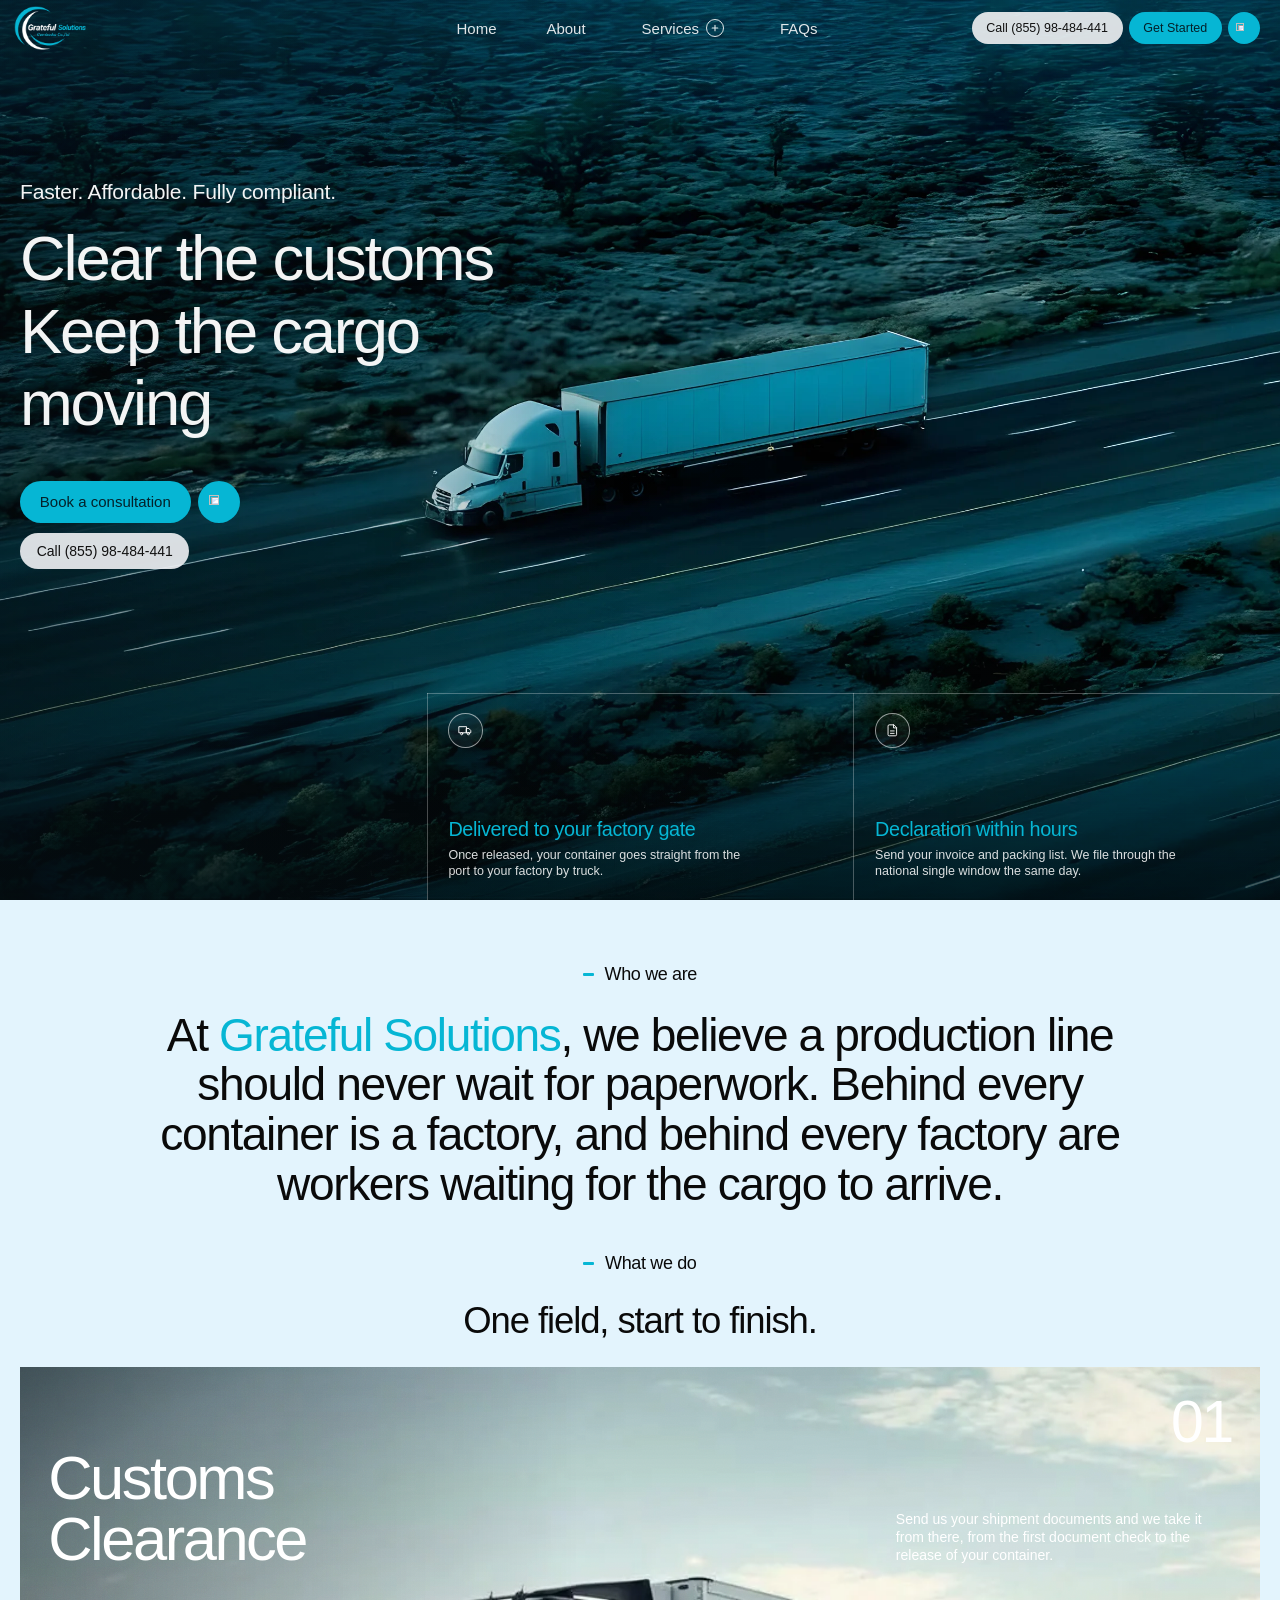
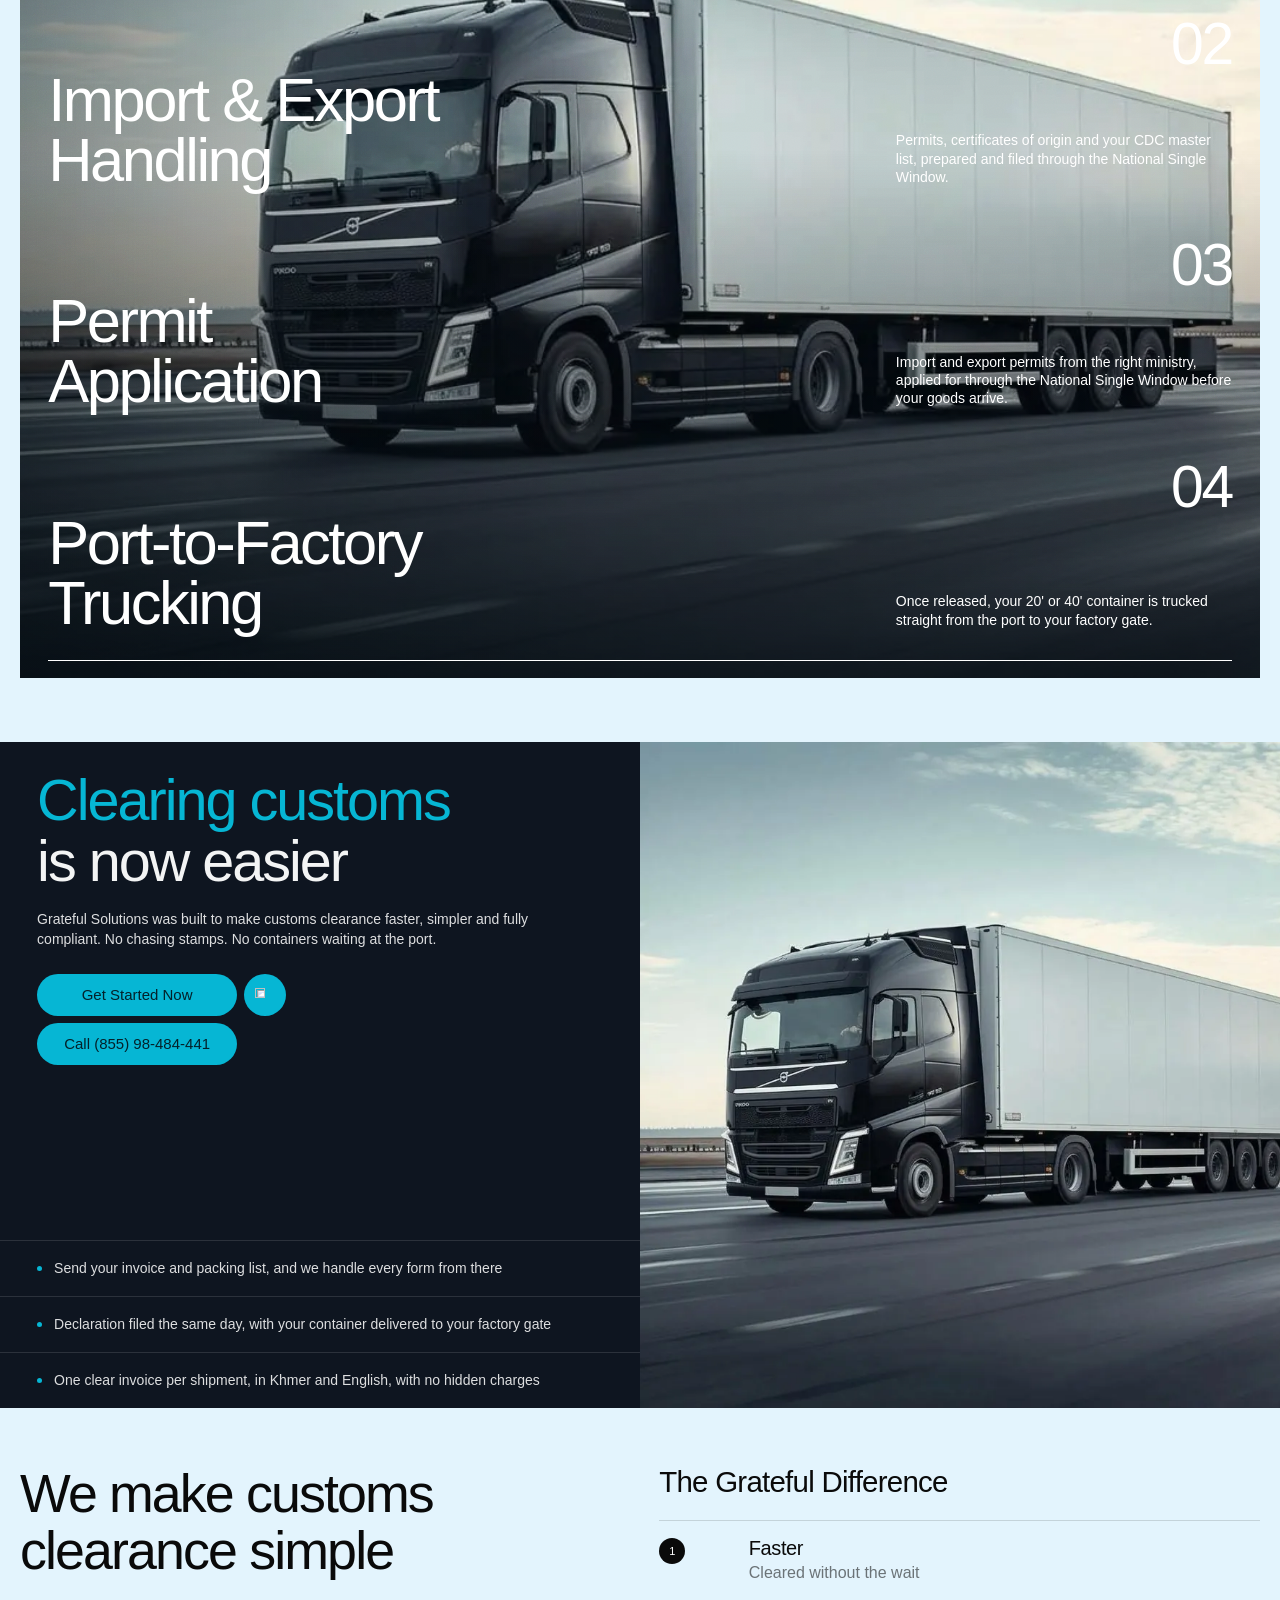
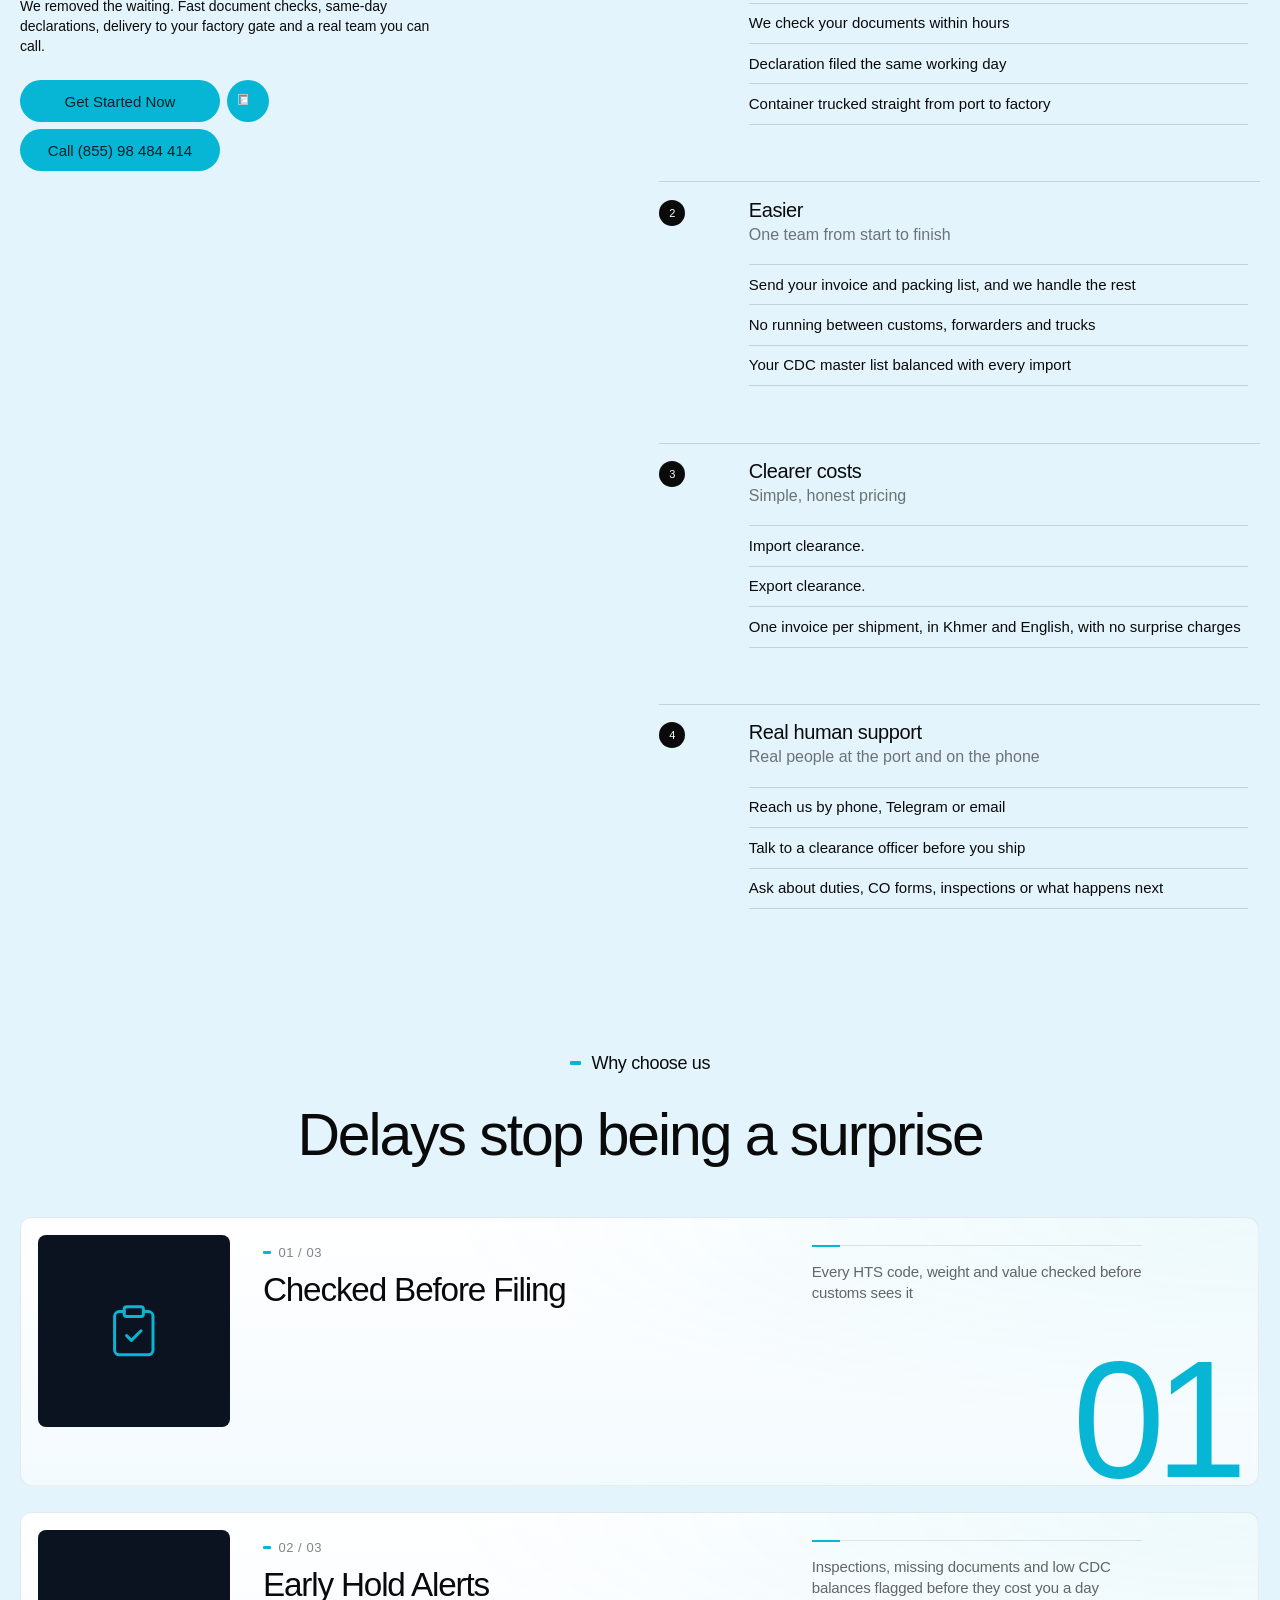
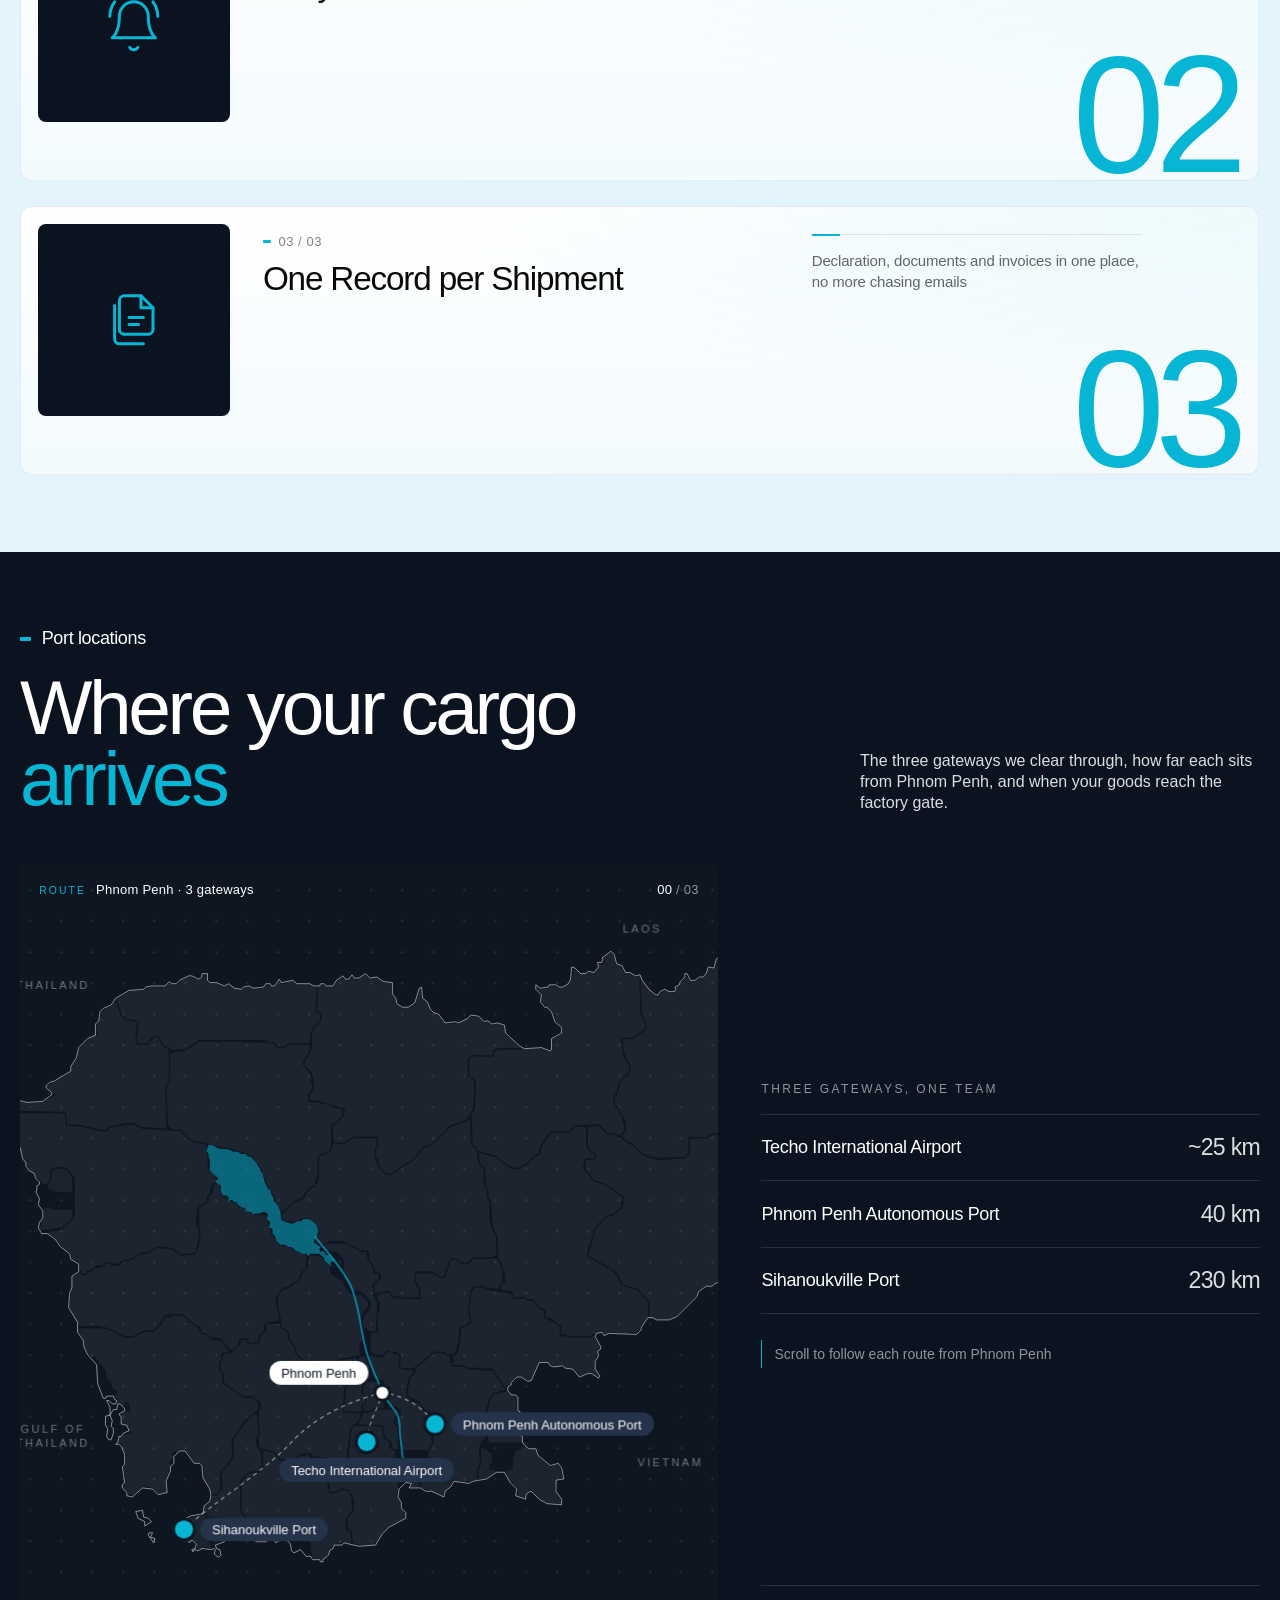
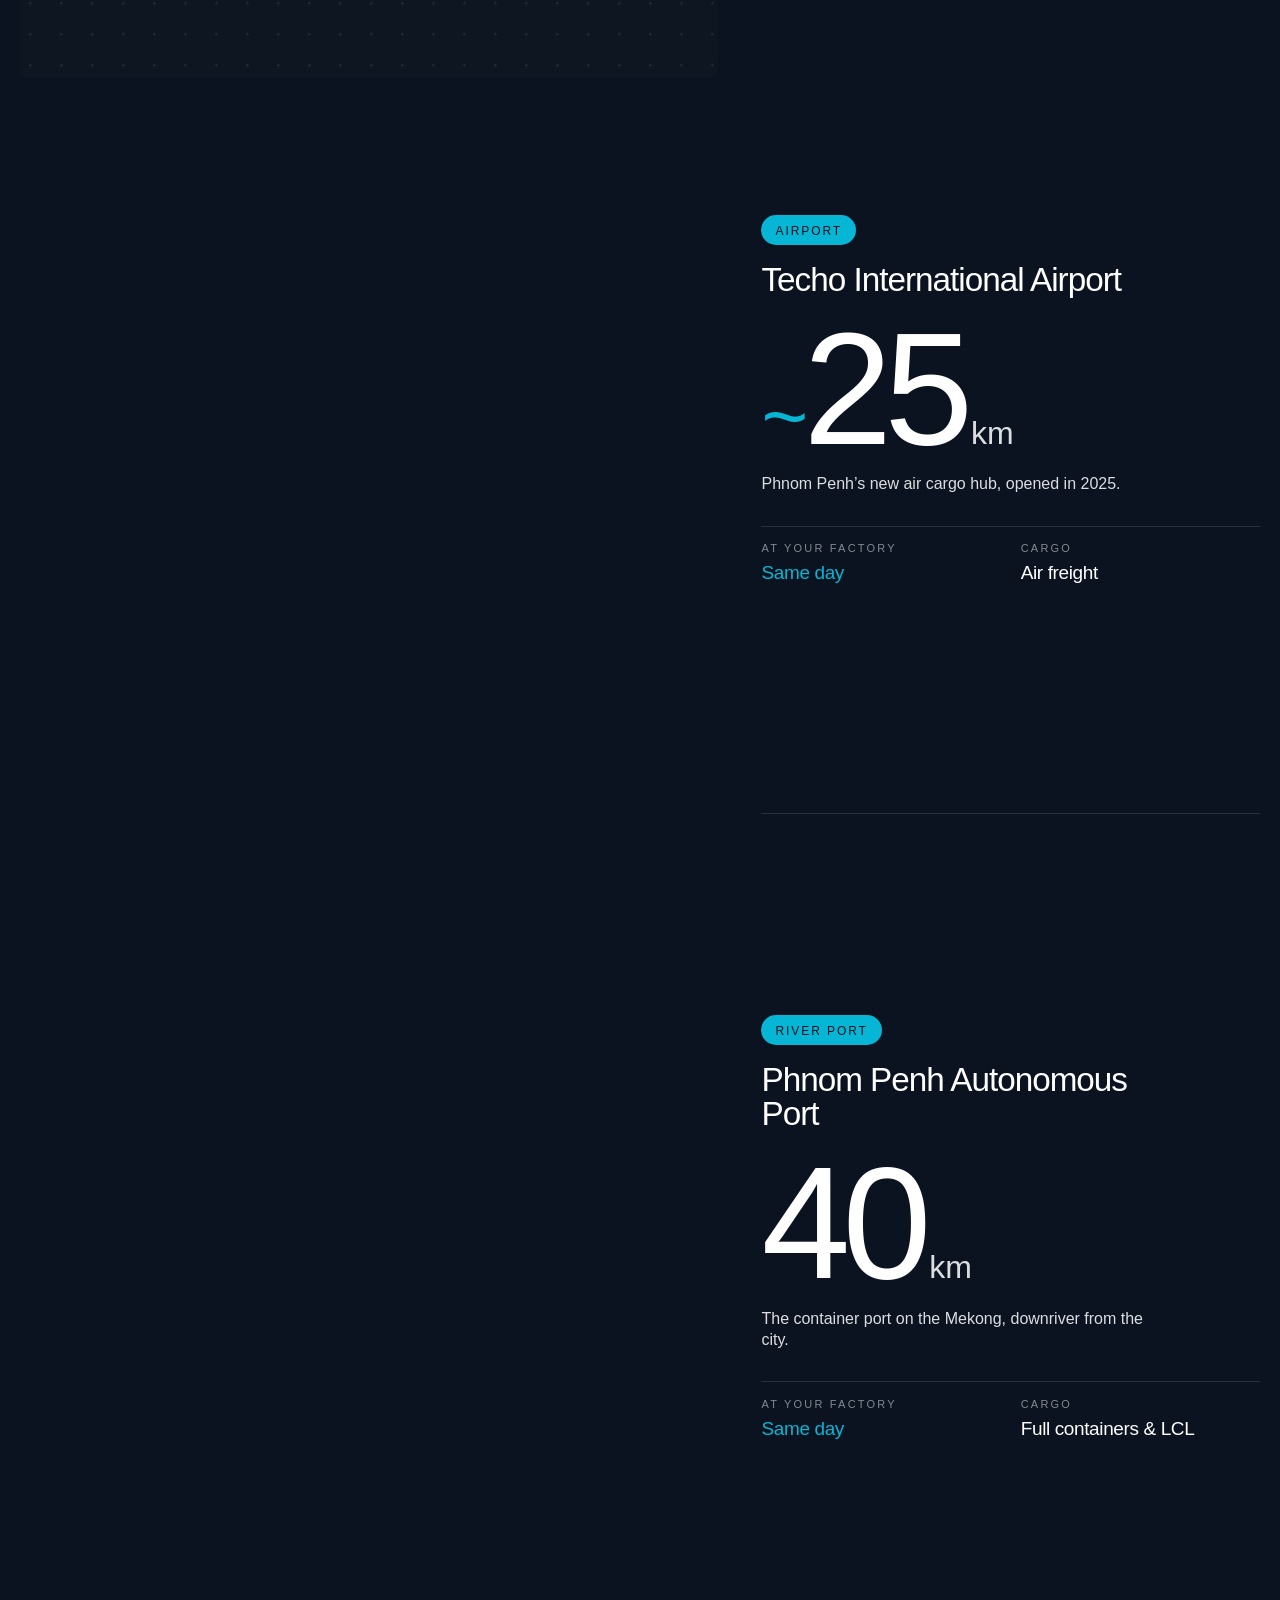
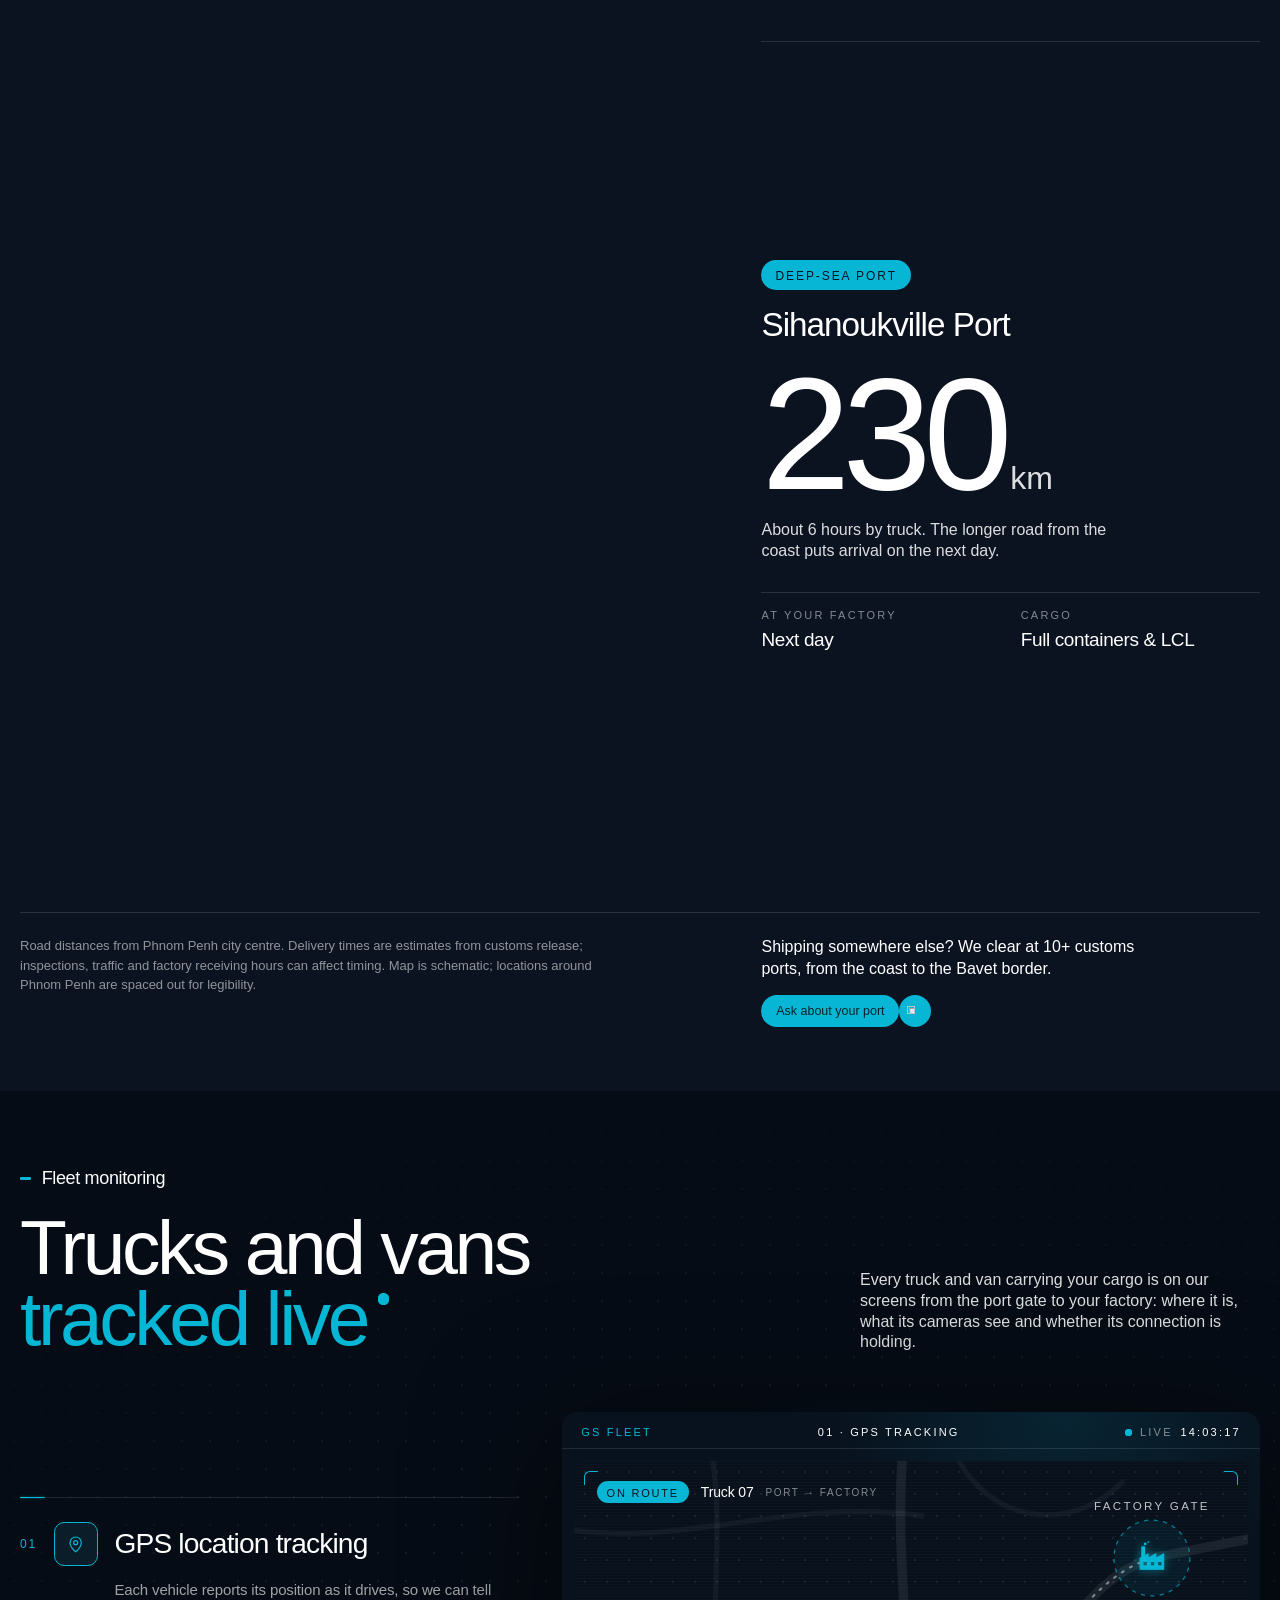
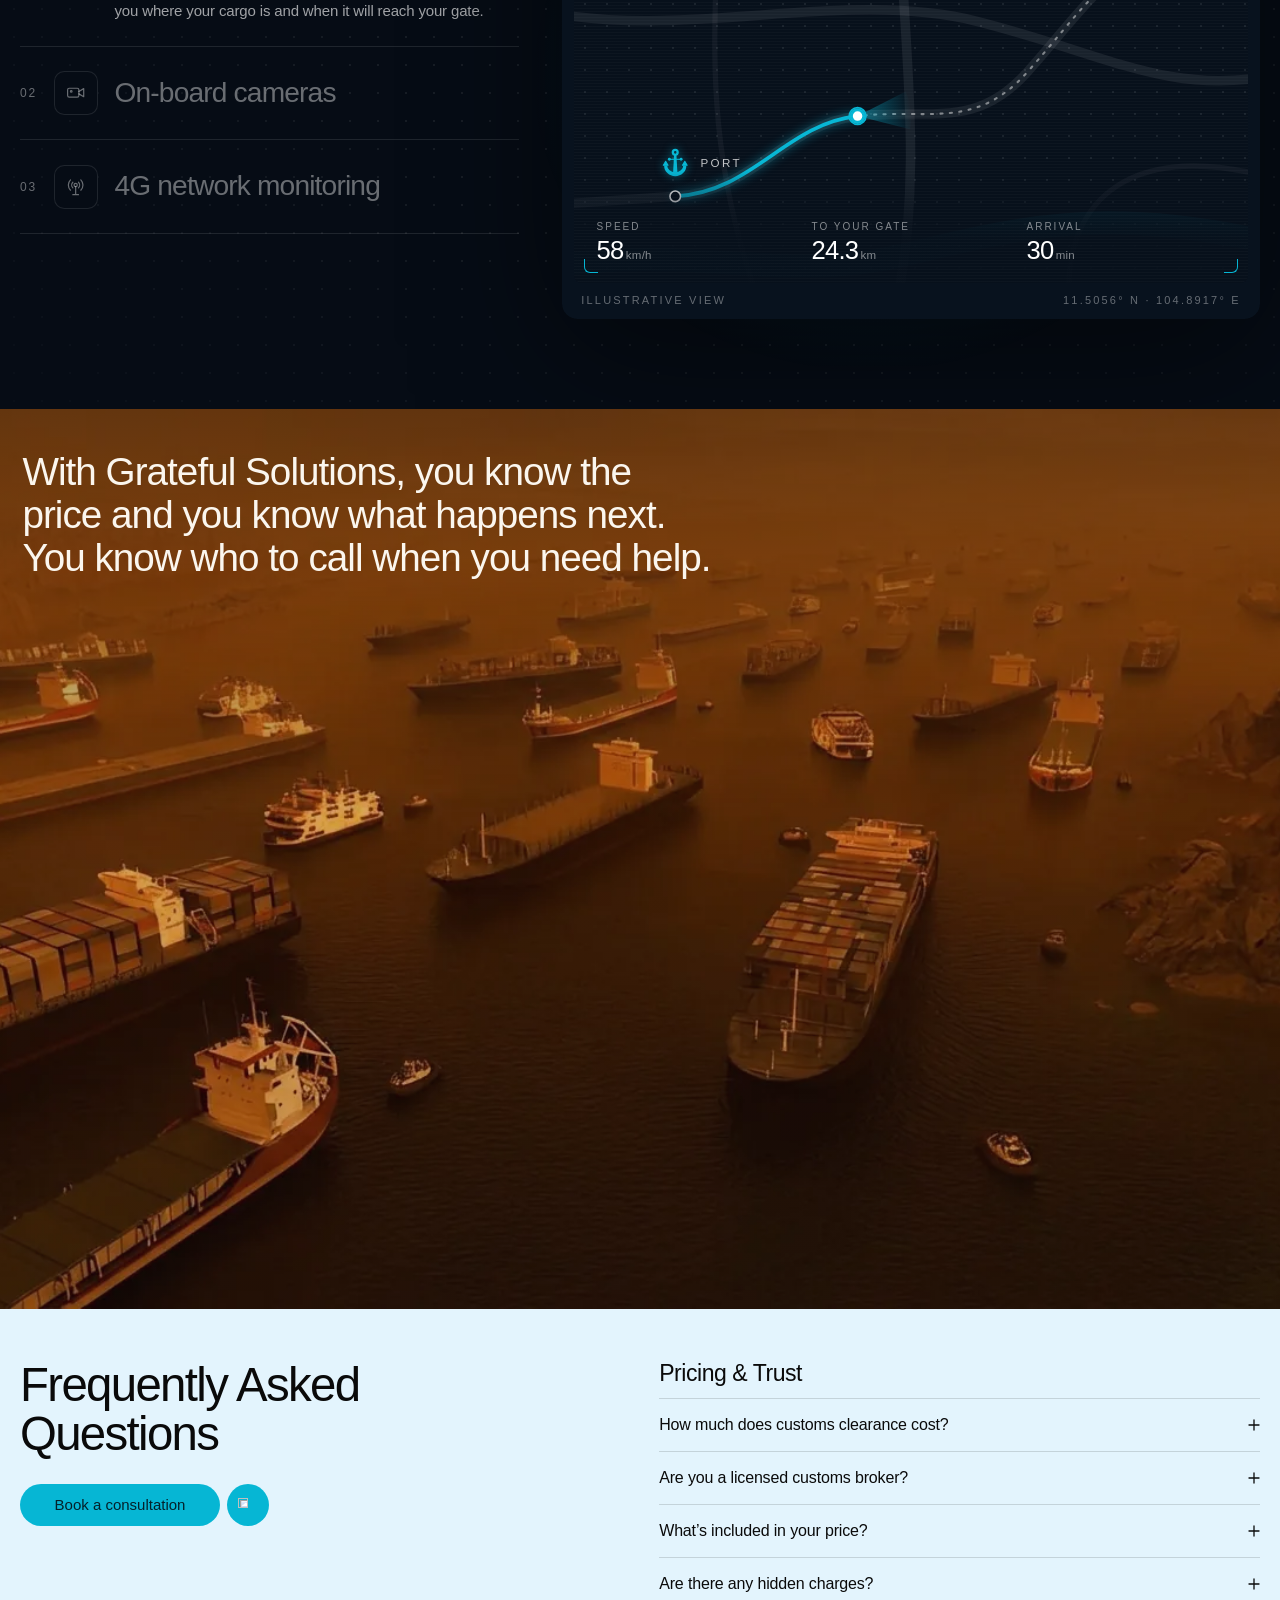
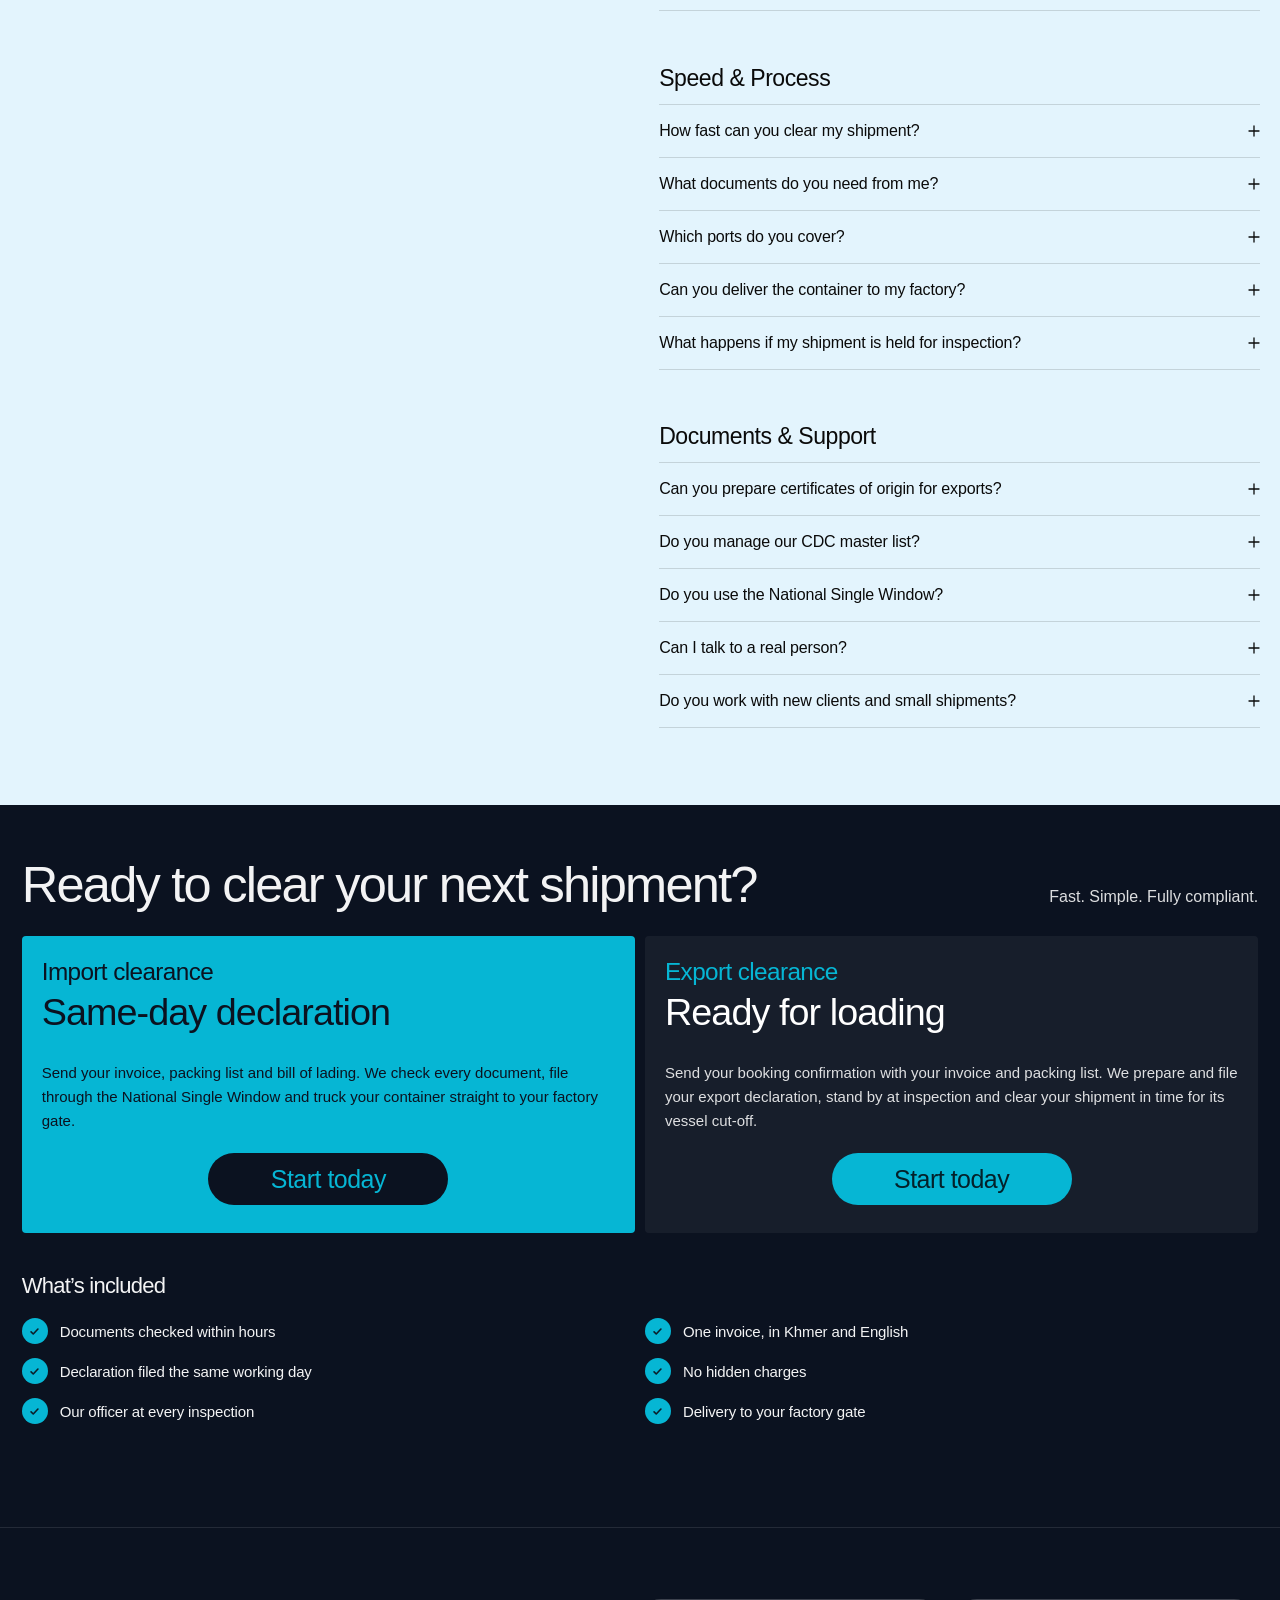
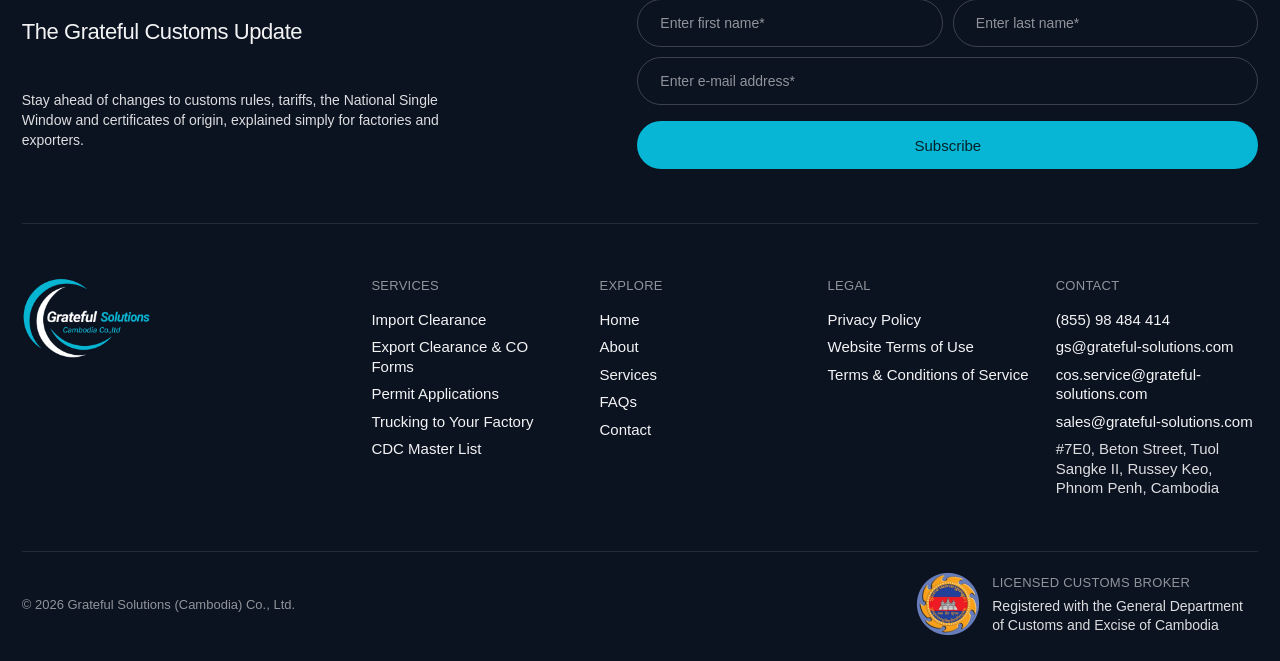
==== index.html @ a4e4ee90 "Redesign" ====
<!DOCTYPE html>
<html lang="en">
<head>
<meta charset="UTF-8">
<meta name="viewport" content="width=device-width, initial-scale=1, viewport-fit=cover">
<title>Grateful Solutions Cambodia — Customs clearance & trucking</title>
<meta name="description" content="Customs clearance through Cambodia&rsquo;s national single window, with trucking from port to factory gate.">
<link rel="icon" href="assets/img/logo-color.png">
<link rel="preload" href="assets/fonts/GSCompressed-Regular.woff2" as="font" type="font/woff2" crossorigin>
<link rel="preload" href="assets/img/hero-deep-3200.webp" as="image" fetchpriority="high" media="(min-width: 861px)">
<link rel="preload" href="assets/img/hero-deep-2400.webp" as="image" fetchpriority="high" media="(max-width: 860px)">
<script>/* hide the intro pieces until the page scripts take over; safety timeout if scripts fail */if(!matchMedia('(prefers-reduced-motion: reduce)').matches){document.documentElement.classList.add('titles-pending');setTimeout(function(){document.documentElement.classList.remove('titles-pending')},3000)}</script>
<link rel="stylesheet" href="assets/css/site.css">
<link rel="preconnect" href="https://cdnjs.cloudflare.com">
<link rel="preconnect" href="https://cdn.jsdelivr.net">
</head>
<body>
<header class="nav" id="nav">
  <a href="#" class="nav__logo" aria-label="Grateful Solutions Cambodia — home">
    <img class="logo--light" src="assets/img/logo-light.webp" alt="Grateful Solutions Cambodia Co., Ltd">
    <img class="logo--dark" src="assets/img/logo-dark.webp" alt="Grateful Solutions Cambodia Co., Ltd">
  </a>

  <ul class="nav__links" id="nav-links">
    <li><a href="#">Home</a></li>
    <li><a href="about/">About</a></li>
    <li class="dropdown" id="services">
      <button type="button" aria-expanded="false" aria-controls="services-menu">
        Services
        <span class="chev" aria-hidden="true">
          <svg viewBox="0 0 10 10" fill="none"><path d="M5 1.5v7M1.5 5h7" stroke="currentColor" stroke-width="1.4" stroke-linecap="round"/></svg>
        </span>
      </button>
      <div class="mega" id="services-menu">
        <div class="mega__intro">
        <p class="mega__title">Customs, permits, handling and trucking, handled by one team</p>
        <a class="mega__all" href="services/">View all services</a>
      </div>
        <ul class="mega__cards">
          <li><a class="mega__card" href="services/customs-clearance/">
            <img src="assets/img/customs-clearance-2.webp" alt="" loading="lazy">
            <span class="mega__label">Customs clearance</span>
            <span class="btn btn--cyan btn--round" aria-hidden="true"><img src="assets/arrow.svg" alt=""><img src="assets/arrow.svg" alt=""></span>
          </a></li>
          <li><a class="mega__card" href="services/import-export-handling/">
            <img src="assets/img/import-export-handling-port.webp" alt="" loading="lazy">
            <span class="mega__label">Import &amp; export handling</span>
            <span class="btn btn--cyan btn--round" aria-hidden="true"><img src="assets/arrow.svg" alt=""><img src="assets/arrow.svg" alt=""></span>
          </a></li>
          <li><a class="mega__card" href="services/permit-application/">
            <img src="assets/img/permit-application.webp" alt="" loading="lazy">
            <span class="mega__label">Permit application</span>
            <span class="btn btn--cyan btn--round" aria-hidden="true"><img src="assets/arrow.svg" alt=""><img src="assets/arrow.svg" alt=""></span>
          </a></li>
          <li><a class="mega__card" href="services/port-to-factory-trucking/">
            <img src="assets/img/hero.webp" alt="" loading="lazy">
            <span class="mega__label">Port-to-factory trucking</span>
            <span class="btn btn--cyan btn--round" aria-hidden="true"><img src="assets/arrow.svg" alt=""><img src="assets/arrow.svg" alt=""></span>
          </a></li>
        </ul>
      </div>
    </li>
    <li><a href="faqs/">FAQs</a></li>
    <li class="nav__contact-mobile"><a href="contact/">Contact</a></li>
    <li class="nav__call-mobile"><a href="tel:+85598484441">Call (855) 98-484-441</a></li>
  </ul>

  <div class="nav__actions">
    <a href="tel:+85598484441" class="btn btn--light">Call (855) 98-484-441</a>
    <div class="btn-pair">
      <a href="contact/" class="btn btn--cyan">Get Started</a>
      <a href="contact/" class="btn btn--cyan btn--round" aria-label="Get started">
        <img src="assets/arrow.svg" alt="">
        <img src="assets/arrow.svg" alt="">
      </a>
    </div>
    <button class="nav__toggle" type="button" aria-label="Open menu" aria-expanded="false" aria-controls="nav-links"><span></span></button>
  </div>
</header>

<div data-transition="wrapper">
<div data-transition="container" data-namespace="home">

<section class="hero" aria-labelledby="hero-title">
  <div class="hero__parallax">
    <div class="hero__bg" role="img" aria-label="Refrigerated truck driving along a mountain highway at sunrise"></div>
  </div>
  <div class="hero__shade" aria-hidden="true"></div>


  <div class="hero__body">
    <p class="hero__tagline">Faster. Affordable. Fully compliant.</p>
    <h1 class="hero__title" id="hero-title">
      <span class="line"><span>Clear the customs</span></span>
      <span class="line"><span>Keep the cargo</span></span>
      <span class="line"><span>moving</span></span>
    </h1>
    <div class="hero__cta">
      <div class="btn-pair">
        <a href="contact/" class="btn btn--cyan">Book a consultation</a>
        <a href="contact/" class="btn btn--cyan btn--round" aria-label="Book a consultation">
          <img src="assets/arrow.svg" alt="">
          <img src="assets/arrow.svg" alt="">
        </a>
      </div>
      <a href="tel:+85598484441" class="btn btn--light hero__call">Call (855) 98-484-441</a>
    </div>
  </div>

  <div class="features">
    <article class="feature">
      <span class="feature__icon" aria-hidden="true">
        <svg viewBox="0 0 24 24" fill="none" stroke="#fff" stroke-width="1.5" stroke-linecap="round" stroke-linejoin="round">
          <path d="M2 6h12v10H2zM14 9h4l3 3.5V16h-7z"/><circle cx="6" cy="17.5" r="1.8"/><circle cx="17" cy="17.5" r="1.8"/>
        </svg>
      </span>
      <div>
        <h2>Delivered to your factory gate</h2>
        <p>Once released, your container goes straight from the port to your factory by truck.</p>
      </div>
    </article>
    <article class="feature">
      <span class="feature__icon" aria-hidden="true">
        <svg viewBox="0 0 24 24" fill="none" stroke="#fff" stroke-width="1.5" stroke-linecap="round" stroke-linejoin="round">
          <path d="M14 3H7a2 2 0 0 0-2 2v14a2 2 0 0 0 2 2h10a2 2 0 0 0 2-2V8z"/><path d="M14 3v5h5M9 13h6M9 17h6"/>
        </svg>
      </span>
      <div>
        <h2>Declaration within hours</h2>
        <p>Send your invoice and packing list. We file through the national single window the same day.</p>
      </div>
    </article>
  </div>
</section>

<section class="about" id="about" aria-labelledby="about-eyebrow">
  <p class="about__eyebrow" id="about-eyebrow">Who we are</p>
  <p class="about__text" id="about-text">
    At <span class="accent">Grateful Solutions</span>, we believe a production line should never wait for paperwork. Behind every container is a factory, and behind every factory are workers waiting for the cargo to arrive.
  </p>
</section>

<section class="fields" id="fields" aria-labelledby="fields-title">
  <div class="fields__pin">
    <p class="about__eyebrow">What we do</p>
    <h2 class="fields__title" id="fields-title">One field, start to finish.</h2>

    <div class="fields__stage" id="fields-stage">
      <video class="fields__img" id="fields-video" poster="assets/img/truck.webp" muted playsinline preload="auto" aria-hidden="true">
        <!-- Encoded with a keyframe every 8 frames so scroll scrubbing can jump to any frame quickly -->
        <source src="assets/video/truck-scrub.webm" type="video/webm">
        <source src="assets/video/truck-scrub.mp4" type="video/mp4">
      </video>
      <div class="fields__grade" aria-hidden="true"></div>
      <div class="fields__slides">
        <article class="fields__item">
          <span class="fields__num" aria-hidden="true">01</span>
          <h3 class="fields__name">Customs<br>Clearance</h3>
          <p class="fields__text">Send us your shipment documents and we take it from there, from the first document check to the release of your container.</p>
        </article>
        <article class="fields__item">
          <span class="fields__num" aria-hidden="true">02</span>
          <h3 class="fields__name">Import &amp; Export<br>Handling</h3>
          <p class="fields__text">Permits, certificates of origin and your CDC master list, prepared and filed through the National Single Window.</p>
        </article>
        <article class="fields__item">
          <span class="fields__num" aria-hidden="true">03</span>
          <h3 class="fields__name">Permit<br>Application</h3>
          <p class="fields__text">Import and export permits from the right ministry, applied for through the National Single Window before your goods arrive.</p>
        </article>
        <article class="fields__item">
          <span class="fields__num" aria-hidden="true">04</span>
          <h3 class="fields__name">Port-to-Factory<br>Trucking</h3>
          <p class="fields__text">Once released, your 20' or 40' container is trucked straight from the port to your factory gate.</p>
        </article>
      </div>
      <div class="fields__progress" aria-hidden="true"><span class="fields__bar" id="fields-bar"></span></div>
    </div>
  </div>
</section>

<section class="clear" aria-labelledby="clear-title">
  <div class="clear__panel">
    <div class="clear__copy">
      <h2 class="clear__title" id="clear-title"><span>Clearing customs</span><span>is now easier</span></h2>
      <p class="clear__lead">Grateful Solutions was built to make customs clearance faster, simpler and fully compliant. No chasing stamps. No containers waiting at the port.</p>
      <div class="cta-stack">
        <div class="btn-pair">
          <a href="contact/" class="btn btn--cyan">Get Started Now</a>
          <a href="contact/" class="btn btn--cyan btn--round" aria-label="Get started now">
            <img src="assets/arrow.svg" alt="">
            <img src="assets/arrow.svg" alt="">
          </a>
        </div>
        <a href="tel:+85598484441" class="btn btn--cyan">Call (855) 98-484-441</a>
      </div>
    </div>
    <ul class="clear__points">
      <li>Send your invoice and packing list, and we handle every form from there</li>
      <li>Declaration filed the same day, with your container delivered to your factory gate</li>
      <li>One clear invoice per shipment, in Khmer and English, with no hidden charges</li>
    </ul>
  </div>
  <div class="clear__media">
    <div class="clear__media-img" role="img" aria-label="Customs agent with a radio standing among stacked shipping containers"></div>
  </div>
</section>

<section class="why" aria-labelledby="why-title">
  <div class="why__intro">
    <h2 class="why__title" id="why-title">We make customs clearance simple</h2>
    <p class="why__lead">We removed the waiting. Fast document checks, same-day declarations, delivery to your factory gate and a real team you can call.</p>
    <div class="cta-stack">
      <div class="btn-pair">
        <a href="contact/" class="btn btn--cyan">Get Started Now</a>
        <a href="contact/" class="btn btn--cyan btn--round" aria-label="Get a quote">
          <img src="assets/arrow.svg" alt="">
          <img src="assets/arrow.svg" alt="">
        </a>
      </div>
      <a href="tel:+85598484414" class="btn btn--cyan">Call (855) 98 484 414</a>
    </div>
  </div>

  <div class="why__detail">
    <h2 class="why__heading">The Grateful Difference</h2>
    <ol class="why__list">
      <li class="why__item">
        <span class="why__num" aria-hidden="true">1</span>
        <div>
          <h3>Faster</h3>
          <p class="why__sub">Cleared without the wait</p>
          <ul class="why__points">
            <li>We check your documents within hours</li>
            <li>Declaration filed the same working day</li>
            <li>Container trucked straight from port to factory</li>
          </ul>
        </div>
      </li>
      <li class="why__item">
        <span class="why__num" aria-hidden="true">2</span>
        <div>
          <h3>Easier</h3>
          <p class="why__sub">One team from start to finish</p>
          <ul class="why__points">
            <li>Send your invoice and packing list, and we handle the rest</li>
            <li>No running between customs, forwarders and trucks</li>
            <li>Your CDC master list balanced with every import</li>
          </ul>
        </div>
      </li>
      <li class="why__item">
        <span class="why__num" aria-hidden="true">3</span>
        <div>
          <h3>Clearer costs</h3>
          <p class="why__sub">Simple, honest pricing</p>
          <ul class="why__points">
            <li>Import clearance.</li>
            <li>Export clearance.</li>
            <li>One invoice per shipment, in Khmer and English, with no surprise charges</li>
          </ul>
        </div>
      </li>
      <li class="why__item">
        <span class="why__num" aria-hidden="true">4</span>
        <div>
          <h3>Real human support</h3>
          <p class="why__sub">Real people at the port and on the phone</p>
          <ul class="why__points">
            <li>Reach us by phone, Telegram or email</li>
            <li>Talk to a clearance officer before you ship</li>
            <li>Ask about duties, CO forms, inspections or what happens next</li>
          </ul>
        </div>
      </li>
    </ol>
  </div>
</section>

<section class="delays" aria-labelledby="delays-title">
  <p class="about__eyebrow">Why choose us</p>
  <h2 class="delays__title" id="delays-title">Delays stop being a surprise</h2>
  <!-- Stacked cards: photo | number + title | copy. Each card sticks a little lower than the one
       before it, so on scroll the next card slides up over the last and leaves a strip of it showing;
       home.js then shrinks and dims the covered cards so the stack reads as a deck. -->
  <ol class="delays__list">
    <li class="delay-row" style="--i: 0">
      <div class="delay-row__card">
        <div class="delay-row__media" aria-hidden="true">
          <!-- clipboard with a tick: checked before filing -->
          <svg viewBox="0 0 24 24" fill="none" stroke="currentColor" stroke-width="1.5" stroke-linecap="round" stroke-linejoin="round">
            <rect x="8" y="2" width="8" height="4" rx="1"/>
            <path d="M16 4h2a2 2 0 0 1 2 2v14a2 2 0 0 1-2 2H6a2 2 0 0 1-2-2V6a2 2 0 0 1 2-2h2"/>
            <path d="m9 14 2 2 4-4"/>
          </svg>
        </div>
        <div class="delay-row__head">
          <span class="delay-row__num" aria-hidden="true">01 / 03</span>
          <h3>Checked Before Filing</h3>
        </div>
        <p class="delay-row__text">Every HTS code, weight and value checked before customs sees it</p>
        <span class="delay-row__ghost" aria-hidden="true">01</span>
      </div>
    </li>
    <li class="delay-row" style="--i: 1">
      <div class="delay-row__card">
        <div class="delay-row__media" aria-hidden="true">
          <!-- ringing bell: early hold alerts -->
          <svg viewBox="0 0 24 24" fill="none" stroke="currentColor" stroke-width="1.5" stroke-linecap="round" stroke-linejoin="round">
            <path d="M6 8a6 6 0 0 1 12 0c0 7 3 9 3 9H3s3-2 3-9"/>
            <path d="M10.3 21a1.94 1.94 0 0 0 3.4 0"/>
            <path d="M4 2C2.8 3.7 2 5.7 2 8"/>
            <path d="M22 8c0-2.3-.8-4.3-2-6"/>
          </svg>
        </div>
        <div class="delay-row__head">
          <span class="delay-row__num" aria-hidden="true">02 / 03</span>
          <h3>Early Hold Alerts</h3>
        </div>
        <p class="delay-row__text">Inspections, missing documents and low CDC balances flagged before they cost you a day</p>
        <span class="delay-row__ghost" aria-hidden="true">02</span>
      </div>
    </li>
    <li class="delay-row" style="--i: 2">
      <div class="delay-row__card">
        <div class="delay-row__media" aria-hidden="true">
          <!-- stacked documents: one record per shipment -->
          <svg viewBox="0 0 24 24" fill="none" stroke="currentColor" stroke-width="1.5" stroke-linecap="round" stroke-linejoin="round">
            <path d="M15 2H8a2 2 0 0 0-2 2v12a2 2 0 0 0 2 2h10a2 2 0 0 0 2-2V7z"/>
            <path d="M15 2v5h5"/>
            <path d="M4 6v14a2 2 0 0 0 2 2h10"/>
            <path d="M10 11h6M10 14h4"/>
          </svg>
        </div>
        <div class="delay-row__head">
          <span class="delay-row__num" aria-hidden="true">03 / 03</span>
          <h3>One Record per Shipment</h3>
        </div>
        <p class="delay-row__text">Declaration, documents and invoices in one place, no more chasing emails</p>
        <span class="delay-row__ghost" aria-hidden="true">03</span>
      </div>
    </li>
  </ol>
</section>

<section class="pm" id="ports" aria-labelledby="pm-title">
  <div class="pm__head">
    <div>
      <p class="about__eyebrow">Port locations</p>
      <h2 class="pm__title" id="pm-title">Where your cargo <span>arrives</span></h2>
    </div>
    <p class="pm__lead">The three gateways we clear through, how far each sits from Phnom Penh, and when your goods reach the factory gate.</p>
  </div>

  <div class="pm__body">
    <!-- Map "camera": ports.js pans and zooms the traced map to each gateway as its chapter scrolls by.
         Map coordinates are in the 672 × 559 space of the company-profile map. -->
    <div class="pm__stage" id="pm-stage" aria-hidden="true">
      <svg class="pm__svg" xmlns="http://www.w3.org/2000/svg">
        <g class="pm-world">
          <g class="pm-prov">
            <path d="M313 396L310 404 310 422 312 424 320 423 321 421 330 421 329 407 326 399 323 397Z"/>
            <path d="M315 374L319 393 321 395 328 396 331 404 331 412 334 415 334 420 340 420 344 423 344 427 340 430 340 435 344 439 344 455 348 459 370 459 373 452 371 437 372 424 366 422 362 416 354 414 350 406 352 394 356 391 356 387 344 385 344 373 339 372 337 369 332 369 328 375 324 375 322 373Z"/>
            <path d="M313 374L307 374 300 387 300 391 295 403 293 425 310 424 310 418 313 415 313 411 310 407 310 402 313 396 318 395 316 380Z"/>
            <path d="M311 425L306 432 306 437 327 437 329 439 329 447 336 453 336 458 343 458 342 437 339 434 339 430 342 427 342 422 321 421 319 423Z"/>
            <path d="M376 370L370 373 366 378 357 384 357 390 353 392 350 404 351 411 360 415 366 423 371 425 373 451 368 462 370 472 363 473 362 492 383 500 382 498 389 491 392 485 395 487 398 486 400 488 414 485 413 475 416 471 415 457 417 451 421 448 420 428 425 410 433 406 438 406 438 401 428 387 407 386 400 383 392 383 389 379 389 373Z"/>
            <path d="M347 473L347 486 353 487 353 492 361 492 363 473Z"/>
            <path d="M185 372L185 378 183 379 183 388 186 391 186 399 203 411 212 411 214 414 217 414 219 416 219 420 217 422 217 457 230 460 236 467 240 468 251 467 256 462 263 462 269 465 278 466 283 470 296 469 300 441 309 430 309 425 293 424 295 402 298 397 300 387 306 379 306 375 288 378 278 384 270 383 265 379 259 379 251 371 250 365 245 359 244 352 239 349 237 345 224 345 224 351 219 355 218 361 210 363 208 359 201 359 201 364 197 365 193 371Z"/>
            <path d="M302 436L300 440 297 466 294 470 284 470 279 466 264 464 264 470 273 472 278 478 280 486 279 496 288 496 291 494 298 495 302 503 302 512 296 518 297 530 300 532 301 542 302 541 303 543 319 544 324 541 328 533 334 527 349 519 349 514 345 510 345 505 341 498 343 494 342 483 337 481 337 475 340 470 340 459 335 456 335 451 329 446 329 438 323 436Z"/>
            <path d="M431 286L408 287 404 291 399 291 396 288 388 288 384 302 376 302 373 300 358 300 355 302 355 307 359 310 359 314 362 317 361 323 340 322 335 317 326 317 323 320 323 325 325 327 325 332 322 339 324 351 318 354 316 361 318 372 322 374 329 374 332 370 340 371 344 374 343 385 356 386 374 371 383 371 385 373 393 374 397 360 397 351 407 345 407 317 411 313 432 315 436 310 436 297Z"/>
            <path d="M262 284L261 295 256 299 255 304 244 313 238 314 234 320 234 331 238 349 244 353 245 360 250 366 251 372 258 379 264 379 269 383 279 384 288 378 309 374 308 363 311 361 309 343 312 335 316 330 316 326 309 319 301 319 294 311 294 308 282 300 282 294 276 289 273 284Z"/>
            <path d="M275 274L275 278 277 280 287 282 293 288 293 303 297 308 299 314 301 316 310 318 317 326 317 330 310 341 310 348 317 353 323 353 324 326 322 324 320 312 325 307 326 301 321 300 321 296 315 286 315 281 311 281 295 273Z"/>
            <path d="M440 405L427 408 424 412 420 429 422 452 454 452 453 446 448 444 449 429 451 426 448 421 449 411 447 409 443 409Z"/>
            <path d="M420 456L415 456 416 470 413 476 413 483 415 485 421 484 430 478 430 476 424 475 424 471 427 470 426 460 424 460Z"/>
            <path d="M221 458L221 475 217 478 209 478 202 484 202 514 206 519 206 525 200 531 201 534 216 540 224 540 231 537 232 540 241 537 245 538 246 535 262 534 265 555 272 556 274 558 280 552 281 548 286 542 301 542 300 531 296 529 296 519 302 512 301 500 298 494 292 493 287 496 281 496 278 477 275 473 270 473 264 469 264 462 254 463 250 467 237 467 231 460Z"/>
            <path d="M407 316L405 333 407 344 398 349 396 366 394 372 390 374 391 383 400 383 403 385 426 386 437 402 443 400 443 398 448 393 452 393 458 397 461 396 468 380 476 380 481 384 489 383 491 385 498 386 504 393 511 390 515 390 521 394 522 393 517 381 521 374 520 370 523 368 523 366 517 355 514 355 512 357 488 356 487 347 474 340 473 333 469 332 464 325 458 324 456 322 445 322 444 318 423 315 417 312 410 313Z"/>
            <path d="M217 426L212 426 209 428 195 447 195 462 191 470 184 476 185 493 182 494 180 498 175 498 174 504 169 508 168 514 170 515 170 518 185 519 185 529 191 529 192 521 195 523 194 526 197 526 200 531 202 531 206 526 206 518 202 513 202 485 210 478 220 477 221 471 220 460 216 453 216 448 218 445Z"/>
            <path d="M447 458L444 466 444 475 437 476 440 484 448 493 449 496 447 499 456 502 455 500 460 494 468 502 475 506 488 507 488 502 482 493 483 485 490 484 486 471 482 470 479 473 467 463 465 457 459 457 453 454 451 458Z"/>
            <path d="M431 285L430 267 425 256 424 249 425 236 422 232 422 225 419 219 419 206 415 202 412 188 408 184 407 163 402 163 384 172 374 183 364 188 354 200 336 211 331 211 323 201 322 190 325 185 325 180 303 179 293 184 283 185 282 189 278 193 271 196 270 219 259 228 259 231 256 234 246 238 238 248 239 254 251 255 257 252 263 252 266 254 271 261 271 265 268 270 268 274 275 275 282 272 292 272 308 280 315 281 316 288 321 297 321 300 326 301 326 305 320 311 321 319 334 317 337 321 350 323 361 322 361 315 357 307 357 302 360 299 370 299 376 301 379 304 383 304 389 288 394 288 398 291 405 291 409 287 424 287Z"/>
            <path d="M152 338L141 337 139 339 134 339 131 342 131 345 127 347 123 352 116 352 105 357 99 357 85 350 79 349 56 349 56 353 61 360 62 367 65 373 68 376 71 375 81 388 81 395 85 397 87 403 91 406 89 407 89 413 91 413 91 416 96 420 99 418 99 415 102 418 102 424 98 422 93 426 95 429 95 435 100 436 103 443 97 443 95 446 93 446 91 452 94 453 97 461 100 463 98 464 99 468 96 473 98 482 96 492 100 496 100 499 103 498 105 500 114 492 118 491 125 494 128 498 136 496 135 486 139 477 139 473 141 471 138 469 142 466 143 463 141 462 143 460 146 461 147 458 152 459 160 470 165 470 168 473 168 483 172 491 175 493 174 494 176 498 181 498 184 492 184 477 190 472 195 463 194 449 206 432 218 422 217 414 212 411 204 411 186 398 186 390 183 388 183 380 185 378 185 372 191 371 191 367 187 361 176 359 173 355 170 355 166 352 164 348Z"/>
            <path d="M261 284L246 277 237 275 229 264 225 248 213 248 212 246 209 246 205 242 201 241 198 237 191 236 190 232 187 232 185 230 184 222 182 220 177 220 176 229 172 231 172 236 164 240 164 276 159 283 148 283 139 278 126 277 116 283 111 283 104 288 99 288 92 293 87 293 85 290 81 290 76 295 71 295 67 299 57 299 51 303 48 331 57 348 73 348 84 350 97 357 106 357 115 352 124 352 130 346 134 338 149 337 162 348 164 348 167 354 172 355 174 358 184 359 191 369 195 369 200 364 200 361 202 359 207 359 209 363 215 363 218 361 218 357 223 352 223 347 225 345 237 343 233 323 239 314 245 313 249 309 253 308 256 300 260 297Z"/>
            <path d="M171 515L153 519 153 523 146 531 149 532 155 540 159 539 162 542 162 547 164 548 170 545 175 547 176 546 174 540 168 535 168 529 171 528Z"/>
            <path d="M413 192L415 203 419 207 420 224 422 225 422 233 424 235 426 259 430 267 431 288 434 292 437 302 437 308 433 311 433 316 443 317 445 323 455 322 457 324 462 324 468 331 473 334 473 340 478 341 487 348 487 355 496 357 513 357 523 352 526 356 531 353 546 355 550 353 555 355 566 339 566 325 557 315 543 311 538 301 534 297 512 284 512 278 516 271 518 261 529 250 535 248 543 241 543 231 526 220 518 218 508 207 508 203 511 198 519 198 519 194 512 189 510 169 499 169 494 174 478 174 470 185 469 191 456 203 450 206 444 206 429 196Z"/>
            <path d="M137 105L138 129 135 132 135 166 140 173 148 173 150 177 158 183 164 183 167 185 197 191 208 195 215 201 219 207 225 223 231 232 232 238 237 245 241 245 247 238 254 234 257 234 259 229 265 223 268 223 269 217 271 215 271 197 274 194 281 192 283 186 283 171 293 161 293 153 284 152 280 149 263 147 263 141 267 136 267 132 265 130 265 124 261 116 259 115 259 111 263 105 264 98 261 96 242 96 240 98 235 98 232 95 226 94 163 93 150 102 142 102Z"/>
            <path d="M292 36L287 39 284 44 273 42 270 45 269 67 272 70 272 74 266 81 264 88 265 100 258 111 258 115 264 121 266 127 266 136 263 140 263 147 271 147 294 154 293 160 283 169 284 185 294 184 303 179 323 179 324 186 322 189 322 198 324 199 324 203 328 209 332 212 336 212 350 202 354 201 365 188 373 185 389 169 403 164 409 157 411 132 409 125 405 121 405 111 409 107 427 107 427 103 431 100 451 100 451 98 438 86 437 79 431 77 427 79 422 75 419 77 418 74 414 71 411 72 407 70 396 77 384 77 378 69 374 68 371 65 368 58 364 55 363 45 361 46 357 59 351 63 346 63 341 60 340 55 336 49 337 41 329 40 323 36 317 37 313 33 304 38 302 35 297 39Z"/>
            <path d="M3 157L3 169 1 175 2 184 10 205 24 220 23 222 30 221 32 218 32 210 37 206 45 207 53 217 53 249 41 261 29 263 29 265 36 270 44 280 49 283 52 290 55 290 57 292 57 299 58 298 59 301 63 301 65 298 69 298 73 294 78 294 81 291 93 293 95 290 106 287 113 282 119 282 127 277 139 278 149 284 160 283 162 281 165 268 165 262 162 255 164 241 172 237 172 232 175 229 175 224 180 218 180 214 173 206 172 185 159 183 151 177 149 173 115 171 104 167 83 170 82 173 75 173 62 169 47 168 46 157Z"/>
            <path d="M511 169L511 186 513 191 518 194 518 198 509 199 509 208 517 218 525 220 543 232 542 241 534 248 528 250 518 260 511 285 534 298 538 302 542 311 556 315 566 327 566 340 573 342 584 342 591 339 609 321 610 317 617 312 622 312 626 309 637 308 643 316 647 318 649 312 661 305 661 297 665 288 663 283 666 279 666 272 664 269 665 262 663 259 663 247 654 235 655 231 653 226 655 224 654 216 667 183 659 182 654 179 648 179 643 182 638 182 637 180 630 180 627 175 623 175 619 179 601 180 602 192 598 197 574 199 564 196 544 180 539 179 536 176 530 176 522 168Z"/>
            <path d="M532 13L524 19 526 21 525 24 520 23 521 27 517 32 512 31 505 33 500 28 497 28 498 32 494 42 489 45 477 43 475 46 469 46 465 43 465 47 470 52 469 58 479 67 482 76 489 82 487 87 479 91 478 102 470 99 428 101 427 107 409 106 405 109 405 123 411 130 410 154 407 158 408 186 412 189 413 192 429 196 439 204 445 207 449 207 457 203 462 197 468 194 470 186 479 174 495 174 500 169 521 168 529 176 535 176 537 178 541 178 545 174 543 162 536 148 536 142 538 140 539 132 549 120 549 114 544 107 542 92 553 90 561 86 564 82 564 77 559 68 559 35 557 34 555 36 549 32 545 32 541 25 536 24 537 22 535 16Z"/>
            <path d="M21 260L23 263 43 260 52 251 52 243 34 243 32 241 25 242 25 251 22 255 23 257Z"/>
            <path d="M34 207L32 209 32 217 29 221 29 226 33 226 34 228 52 229 52 214 46 207Z"/>
            <path d="M90 55L90 59 95 71 99 75 106 75 109 77 109 87 107 89 109 96 119 96 124 90 128 90 133 99 139 102 153 101 164 93 224 93 226 95 231 95 235 99 240 99 244 96 264 96 264 88 266 82 273 75 273 70 269 66 270 45 263 42 252 42 248 39 244 39 241 42 236 39 232 44 224 42 222 45 218 46 209 44 200 47 191 42 187 44 180 41 174 41 172 39 172 33 167 33 168 35 164 38 155 35 147 39 143 43 138 40 131 45 122 44 112 48 106 47Z"/>
            <path d="M138 100L133 98 128 89 124 89 118 96 110 96 108 93 110 76 99 74 95 70 91 58 88 58 86 61 76 67 77 70 72 78 73 87 65 91 57 99 55 108 50 116 50 120 28 133 28 135 36 141 25 147 11 148 3 146 0 149 3 156 45 157 46 168 56 168 77 173 82 173 84 170 99 167 107 167 111 170 136 172 135 133 138 130Z"/>
            <path d="M661 0L659 5 652 10 649 22 640 20 635 14 630 14 629 18 626 20 626 26 624 28 619 27 617 33 607 39 603 39 599 34 593 43 589 45 590 48 588 50 580 47 573 53 560 39 558 39 559 69 563 76 563 83 551 91 542 91 543 103 546 111 549 114 549 119 546 124 540 129 538 139 535 143 535 148 544 164 545 173 542 176 542 180 553 187 560 194 571 198 599 197 602 192 602 179 617 180 623 176 627 176 629 180 635 180 638 183 644 183 649 179 653 179 658 182 667 182 666 181 668 180 671 173 670 153 665 140 665 136 661 130 659 123 649 117 651 110 650 106 652 102 649 98 649 92 641 91 637 87 637 82 639 79 634 75 637 67 640 65 643 59 643 51 641 48 644 42 647 40 649 35 654 36 655 28 657 25 656 24 659 19 658 12 662 8Z"/>
          </g>
          <path class="pm-river" d="M268 268C273.3 275.3 292.3 294.8 300 312C307.7 329.2 308.9 354.7 314 371C319.1 387.3 325.8 400.5 330 410C335.2 419.5 339.8 422.0 342 428C344.2 434.0 343.1 438.1 344 446C344.9 453.9 346.9 470.6 348 476"/>
          <path class="pm-water" d="M173 186L171 191 173 194 173 197 174 198 174 208 176 211 181 215 181 217 179 218 179 219 184 222 184 228 186 231 189 231 191 233 190 237 191 237 192 235 194 235 196 237 198 237 199 239 203 242 205 242 206 243 206 245 211 246 213 248 215 247 219 247 220 246 224 246 226 248 225 252 228 255 227 260 229 260 230 261 230 265 232 267 234 272 237 275 241 275 244 277 247 277 252 281 254 281 256 283 260 283 262 285 264 283 272 283 276 287 276 289 282 294 284 294 287 296 282 293 282 291 283 290 285 290 285 288 282 286 281 284 278 284 276 281 273 281 272 280 272 278 273 277 267 273 267 271 270 267 271 262 269 257 266 254 262 252 258 252 255 254 252 254 249 256 246 256 238 253 237 245 234 239 231 236 231 233 229 230 228 226 226 225 223 219 221 211 219 209 219 207 217 205 216 202 211 197 208 196 206 194 202 194 199 192 195 192 191 190 182 189 176 186Z"/>
          <path class="pm-coast" d="M120 532L119 534 124 541 125 537 121 536 123 532ZM108 513L110 519 116 522 116 526 122 522 119 519 115 518 114 512ZM662 0L660 0 659 5 655 9 652 10 651 17 648 22 640 20 635 14 630 14 629 18 626 20 624 28 619 27 617 33 614 36 611 36 607 39 603 39 600 33 598 33 598 36 594 40 593 43 589 45 590 46 589 49 584 49 580 47 576 49 574 52 572 52 566 47 560 39 558 34 554 35 549 32 545 32 542 26 537 24 535 16 532 13 524 19 525 20 524 23 520 23 521 27 517 32 512 31 509 33 505 33 500 28 497 27 496 38 494 42 489 45 486 45 483 43 477 43 476 45 469 46 465 43 465 47 470 52 469 58 473 63 475 63 479 67 482 76 488 81 488 86 479 91 479 101 478 102 470 99 455 100 451 98 438 86 437 79 431 77 426 78 422 75 419 76 414 71 407 70 404 73 396 77 393 76 384 77 378 69 374 68 371 65 368 58 364 55 363 45 361 46 357 59 351 63 346 63 341 60 340 55 337 51 337 41 329 40 323 36 317 37 313 33 307 37 303 37 301 34 298 38 295 38 293 35 287 39 284 44 278 44 276 42 273 42 272 44 267 44 263 42 252 42 248 39 238 41 236 38 232 44 229 44 228 42 224 42 222 45 213 46 209 44 204 45 202 47 196 46 191 42 187 44 180 41 174 41 172 39 172 33 167 33 167 36 164 38 158 35 155 35 147 39 144 42 140 42 138 40 134 44 122 44 117 45 115 47 102 48 90 55 86 61 79 64 76 67 75 75 72 78 72 88 65 91 57 99 55 108 50 116 50 120 35 129 31 130 28 133 28 135 33 139 33 141 25 147 11 148 3 146 0 148 0 152 3 154 3 169 2 174 0 176 2 177 2 184 5 189 7 198 10 202 10 205 13 209 17 211 19 216 22 219 22 221 19 223 20 224 19 228 22 234 21 239 25 245 25 251 22 255 21 260 24 265 29 265 36 270 41 277 49 283 50 288 57 292 57 299 51 303 51 313 49 318 48 331 56 344 56 353 61 360 62 367 65 373 73 382 74 399 79 412 81 412 82 410 88 410 89 413 91 414 90 417 87 417 84 414 82 414 85 420 85 427 81 428 81 436 83 439 82 446 84 449 86 449 88 443 88 439 86 437 87 432 85 427 88 422 91 422 92 417 94 417 98 421 98 423 93 426 95 429 95 435 100 436 102 441 97 443 95 446 93 446 92 451 90 453 93 453 95 455 98 462 98 471 96 473 98 487 96 489 96 492 100 496 100 499 105 500 114 492 123 493 128 498 136 496 135 486 139 477 139 473 142 470 142 464 147 459 152 459 160 470 165 470 167 472 168 483 174 493 175 498 174 504 169 508 168 515 157 517 153 519 153 523 146 531 149 532 156 541 157 539 159 539 162 542 161 546 158 547 159 549 160 547 164 548 167 546 175 547 178 546 179 547 178 551 182 554 184 552 183 547 180 546 179 543 187 540 192 532 191 529 192 526 197 526 201 534 206 535 216 540 224 540 227 538 231 538 233 541 237 538 242 538 246 542 247 548 249 550 255 547 260 553 264 553 266 556 272 556 273 558 275 558 275 556 280 552 281 548 284 546 285 543 292 543 294 541 307 544 322 543 328 533 334 527 349 519 349 514 345 510 345 505 342 500 343 493 349 487 354 488 352 492 362 492 367 495 372 495 383 500 384 495 389 491 392 486 405 488 409 486 421 484 430 478 437 478 442 487 448 493 447 499 456 502 456 499 458 496 461 495 468 502 475 506 488 507 488 502 483 495 483 485 490 484 488 474 485 470 478 472 467 463 465 457 459 457 456 455 453 451 453 446 448 444 449 429 451 424 449 423 449 411 447 409 443 409 440 405 440 402 443 400 443 398 448 393 452 393 458 397 461 396 468 380 476 380 478 383 481 384 489 383 491 385 498 386 504 393 511 390 515 390 521 394 522 392 518 386 518 379 521 374 520 370 523 368 523 366 518 357 519 354 524 353 526 356 530 354 555 355 559 351 559 349 565 340 569 340 573 342 584 342 591 339 609 321 610 317 617 312 622 312 626 309 637 308 643 316 647 318 649 312 656 309 661 305 662 302 661 297 665 288 664 282 666 279 666 272 664 269 665 262 663 259 663 247 654 235 655 232 654 216 668 182 668 179 671 176 671 153 669 152 665 140 665 136 661 130 659 123 650 118 650 111 652 109 650 108 652 102 649 98 650 94 648 91 641 91 638 88 639 79 635 76 635 71 643 59 642 47 644 42 647 40 649 36 654 36 655 28 659 19 658 12 662 8Z"/>
          <g class="pm-routes">
            <path class="pm-route pm-route--base" data-port="kti" d="M328 407C324 422 315 434 314 451"/>
            <path class="pm-route pm-route--base" data-port="pnh" d="M328 407C346 409 364 419 375 435"/>
            <path class="pm-route pm-route--base" data-port="shv" d="M328 407C300 414 268 428 246 452C222 478 178 504 151 529"/>
            <path class="pm-route pm-route--line" data-port="kti" d="M328 407C324 422 315 434 314 451"/>
            <path class="pm-route pm-route--line" data-port="pnh" d="M328 407C346 409 364 419 375 435"/>
            <path class="pm-route pm-route--line" data-port="shv" d="M328 407C300 414 268 428 246 452C222 478 178 504 151 529"/>
          </g>
        </g>
      </svg>

      <span class="pm-cross pm-cross--x"></span>
      <span class="pm-cross pm-cross--y"></span>

      <span class="pm-country" data-x="34" data-y="44">Thailand</span>
      <span class="pm-country" data-x="560" data-y="-6">Laos</span>
      <span class="pm-country" data-x="585" data-y="470">Vietnam</span>
      <span class="pm-country" data-x="34" data-y="446">Gulf of<br>Thailand</span>

      <span class="pm-city" data-x="328" data-y="407"><span class="pm-city__dot"></span><span class="pm-city__tag">Phnom Penh</span></span>
      <a class="pm-pin pm-pin--below" href="#port-kti" tabindex="-1" data-port="kti" data-x="314" data-y="451"><span class="pm-pin__dot"></span><span class="pm-pin__tag">Techo International Airport</span></a>
      <a class="pm-pin pm-pin--right" href="#port-pnh" tabindex="-1" data-port="pnh" data-x="375" data-y="435"><span class="pm-pin__dot"></span><span class="pm-pin__tag">Phnom Penh Autonomous Port</span></a>
      <a class="pm-pin pm-pin--right" href="#port-shv" tabindex="-1" data-port="shv" data-x="151" data-y="529"><span class="pm-pin__dot"></span><span class="pm-pin__tag">Sihanoukville Port</span></a>
      <span class="pm-truck" data-x="328" data-y="407"></span>

      <div class="pm-hud">
        <p class="pm-hud__route"><span class="pm-hud__k">Route</span> <span id="pm-hud-route">Phnom Penh &middot; 3 gateways</span></p>
        <p class="pm-hud__idx"><span id="pm-hud-idx">00</span> / 03</p>
      </div>
    </div>

    <div class="pm__list">
    <!-- Overview chapter: the map shows the whole country while this is on screen -->
    <div class="pm-intro">
      <p class="pm-intro__k">Three gateways, one team</p>
      <ul class="pm-index">
        <li><a href="#port-kti" data-port="kti"><span class="pm-index__name">Techo International Airport</span><span class="pm-index__km">~25 km</span></a></li>
        <li><a href="#port-pnh" data-port="pnh"><span class="pm-index__name">Phnom Penh Autonomous Port</span><span class="pm-index__km">40 km</span></a></li>
        <li><a href="#port-shv" data-port="shv"><span class="pm-index__name">Sihanoukville Port</span><span class="pm-index__km">230 km</span></a></li>
      </ul>
      <p class="pm-intro__hint"><span aria-hidden="true"></span>Scroll to follow each route from Phnom Penh</p>
    </div>

    <ol class="pm__ports">
      <li class="pm-port" id="port-kti" data-port="kti">
        <div class="pm-port__top"><span class="pm-badge">Airport</span></div>
        <h3 class="pm-port__name">Techo International Airport</h3>
        <p class="pm-port__dist" aria-label="About 25 kilometres from Phnom Penh"><span class="pm-port__approx" aria-hidden="true">~</span><span class="pm-port__num" data-count="25" aria-hidden="true">25</span><span class="pm-port__unit" aria-hidden="true">km</span></p>
        <p class="pm-port__note">Phnom Penh&rsquo;s new air cargo hub, opened in 2025.</p>
        <dl class="pm-port__meta">
          <div class="pm-when pm-when--same"><dt>At your factory</dt><dd>Same day</dd></div>
          <div><dt>Cargo</dt><dd>Air freight</dd></div>
        </dl>
      </li>
      <li class="pm-port" id="port-pnh" data-port="pnh">
        <div class="pm-port__top"><span class="pm-badge">River port</span></div>
        <h3 class="pm-port__name">Phnom Penh Autonomous Port</h3>
        <p class="pm-port__dist" aria-label="40 kilometres from Phnom Penh"><span class="pm-port__num" data-count="40" aria-hidden="true">40</span><span class="pm-port__unit" aria-hidden="true">km</span></p>
        <p class="pm-port__note">The container port on the Mekong, downriver from the city.</p>
        <dl class="pm-port__meta">
          <div class="pm-when pm-when--same"><dt>At your factory</dt><dd>Same day</dd></div>
          <div><dt>Cargo</dt><dd>Full containers &amp; LCL</dd></div>
        </dl>
      </li>
      <li class="pm-port" id="port-shv" data-port="shv">
        <div class="pm-port__top"><span class="pm-badge">Deep-sea port</span></div>
        <h3 class="pm-port__name">Sihanoukville Port</h3>
        <p class="pm-port__dist" aria-label="230 kilometres from Phnom Penh"><span class="pm-port__num" data-count="230" aria-hidden="true">230</span><span class="pm-port__unit" aria-hidden="true">km</span></p>
        <p class="pm-port__note">About 6 hours by truck. The longer road from the coast puts arrival on the next day.</p>
        <dl class="pm-port__meta">
          <div class="pm-when"><dt>At your factory</dt><dd>Next day</dd></div>
          <div><dt>Cargo</dt><dd>Full containers &amp; LCL</dd></div>
        </dl>
      </li>
    </ol>
    </div>
  </div>

  <div class="pm__foot">
    <p class="pm__note">Road distances from Phnom Penh city centre. Delivery times are estimates from customs release; inspections, traffic and factory receiving hours can affect timing. Map is schematic; locations around Phnom Penh are spaced out for legibility.</p>
    <div class="pm__cta">
      <p>Shipping somewhere else? We clear at 10+ customs ports, from the coast to the Bavet border.</p>
      <div class="btn-pair">
        <a href="contact/" class="btn btn--cyan">Ask about your port</a>
        <a href="contact/" class="btn btn--cyan btn--round" aria-label="Ask about your port">
          <img src="assets/arrow.svg" alt="">
          <img src="assets/arrow.svg" alt="">
        </a>
      </div>
    </div>
  </div>
</section>

<section class="fleet" id="fleet" aria-labelledby="fleet-title">
  <div class="fleet__inner">
    <div class="fleet__head">
      <div>
        <p class="about__eyebrow">Fleet monitoring</p>
        <h2 class="fleet__title" id="fleet-title">Trucks and vans <span class="fleet__live">tracked live<span class="fleet__pulse" aria-hidden="true"></span></span></h2>
      </div>
      <p class="fleet__lead">Every truck and van carrying your cargo is on our screens from the port gate to your factory: where it is, what its cameras see and whether its connection is holding.</p>
    </div>

    <div class="fleet__body">
      <!-- Tabs: fleet.js cycles them (with a progress line), and clicking or the arrow keys pick one -->
      <div class="fleet__tabs" role="tablist" aria-label="Fleet monitoring features">
        <button type="button" class="fleet-tab is-active" role="tab" id="fleet-tab-gps" aria-selected="true" aria-controls="fleet-console" data-view="gps">
          <span class="fleet-tab__bar" aria-hidden="true"></span>
          <span class="fleet-tab__num" aria-hidden="true">01</span>
          <span class="fleet-tab__icon" aria-hidden="true">
            <svg viewBox="0 0 24 24" fill="none" stroke="currentColor" stroke-width="1.5" stroke-linecap="round" stroke-linejoin="round"><path d="M12 21s-7-6.2-7-11.5a7 7 0 0 1 14 0C19 14.8 12 21 12 21z"/><circle cx="12" cy="9.5" r="2.5"/></svg>
          </span>
          <span class="fleet-tab__name">GPS location tracking</span>
          <span class="fleet-tab__text"><span>Each vehicle reports its position as it drives, so we can tell you where your cargo is and when it will reach your gate.</span></span>
        </button>
        <button type="button" class="fleet-tab" role="tab" id="fleet-tab-cam" aria-selected="false" aria-controls="fleet-console" data-view="cam">
          <span class="fleet-tab__bar" aria-hidden="true"></span>
          <span class="fleet-tab__num" aria-hidden="true">02</span>
          <span class="fleet-tab__icon" aria-hidden="true">
            <svg viewBox="0 0 24 24" fill="none" stroke="currentColor" stroke-width="1.5" stroke-linecap="round" stroke-linejoin="round"><rect x="2" y="6.5" width="14" height="11" rx="2"/><path d="m16 10.5 6-3.5v10l-6-3.5"/><circle cx="6.5" cy="10.5" r="1"/></svg>
          </span>
          <span class="fleet-tab__name">On-board cameras</span>
          <span class="fleet-tab__text"><span>Cameras on board give us eyes on the road, and a record of the trip if a question ever comes up.</span></span>
        </button>
        <button type="button" class="fleet-tab" role="tab" id="fleet-tab-net" aria-selected="false" aria-controls="fleet-console" data-view="net">
          <span class="fleet-tab__bar" aria-hidden="true"></span>
          <span class="fleet-tab__num" aria-hidden="true">03</span>
          <span class="fleet-tab__icon" aria-hidden="true">
            <svg viewBox="0 0 24 24" fill="none" stroke="currentColor" stroke-width="1.5" stroke-linecap="round" stroke-linejoin="round"><circle cx="12" cy="10" r="2"/><path d="M12 12v10M8.5 22h7M8.5 6.5a5 5 0 0 0 0 7M15.5 6.5a5 5 0 0 1 0 7M5.6 3.6a9 9 0 0 0 0 12.8M18.4 3.6a9 9 0 0 1 0 12.8"/></svg>
          </span>
          <span class="fleet-tab__name">4G network monitoring</span>
          <span class="fleet-tab__text"><span>Every vehicle stays connected over 4G, and we watch that link so a dropped signal is noticed straight away.</span></span>
        </button>
      </div>

      <!-- Fleet console: a schematic of each feature with illustrative data, run by fleet.js -->
      <div class="fleet__console" id="fleet-console" role="tabpanel" aria-labelledby="fleet-tab-gps">
        <p class="sr-only" data-fc-desc>Illustration: a truck moving along its route from the port to the factory, with its speed, distance to go and arrival time.</p>
        <div class="fc">
          <div class="fc__in" aria-hidden="true">
            <div class="fc__bar">
              <span class="fc__brand">GS Fleet</span>
              <span class="fc__mode" data-fc-mode>01 · GPS tracking</span>
              <span class="fc__clock"><span class="fc__live"></span>Live <time data-fc-clock>--:--:--</time></span>
            </div>

            <div class="fc__screen">
              <!-- 01 GPS -->
              <div class="fc-view fc-gps is-active" data-view="gps">
                <svg viewBox="0 0 640 400" preserveAspectRatio="xMidYMid slice">
                  <defs>
                    <linearGradient id="fc-cone" x1="0" y1="0" x2="1" y2="0">
                      <stop offset="0" stop-color="#06B6D4" stop-opacity=".5"/>
                      <stop offset="1" stop-color="#06B6D4" stop-opacity="0"/>
                    </linearGradient>
                    <!-- port anchor (same drawing as assets/img/anchor.svg), coloured by the <use>'s color -->
                    <symbol id="fc-anchor" viewBox="0 0 512 512">
                      <g fill="currentColor">
                        <path fill-rule="evenodd" d="M208 118a48 48 0 1 0 96 0a48 48 0 1 0-96 0ZM239 118a17 17 0 1 0 34 0a17 17 0 1 0-34 0Z"/>
                        <rect x="177" y="205" width="158" height="14"/>
                        <circle cx="177" cy="212" r="20"/>
                        <circle cx="335" cy="212" r="20"/>
                        <path d="M240 150h32l14 260h-60Z"/>
                        <path d="M106 295A150 145 0 0 0 406 295H364A108 92 0 0 1 148 295Z"/>
                        <path d="M127 238L95 292h64ZM385 238L353 292h64Z" stroke="currentColor" stroke-width="14" stroke-linejoin="round"/>
                      </g>
                    </symbol>
                    <!-- factory (same drawing as assets/img/factory.svg) -->
                    <symbol id="fc-factory" viewBox="0 0 512 512">
                      <g fill="currentColor">
                        <circle cx="160" cy="70" r="20"/>
                        <circle cx="206" cy="44" r="13"/>
                        <rect x="104" y="104" width="56" height="200" rx="10"/>
                        <path fill-rule="evenodd" stroke="currentColor" stroke-width="16" stroke-linejoin="round" d="M88 432V276L200 212V276L312 212V276L424 212V432ZM128 320H192V384H128ZM232 320H296V384H232ZM336 320H400V384H336Z"/>
                      </g>
                    </symbol>
                  </defs>
                  <path class="fc-water" d="M-20 384C120 364 200 402 320 372S520 330 660 362"/>
                  <path class="fc-road fc-road--minor" d="M130 -10C150 100 104 220 176 420"/>
                  <path class="fc-road fc-road--minor" d="M470 420C462 330 520 262 660 300"/>
                  <path class="fc-road fc-road--minor" d="M-10 64C100 84 200 34 330 52"/>
                  <path class="fc-road fc-road--minor" d="M360 -10C392 60 470 70 520 20"/>
                  <path class="fc-road" d="M-10 146C120 166 262 122 382 152S562 222 660 204"/>
                  <path class="fc-road" d="M312 -10C300 120 338 262 306 420"/>
                  <path class="fc-road" d="M-20 326L96 318C170 314 200 250 268 242S380 256 430 200S500 108 548 92L660 70"/>
                  <path class="fc-route fc-route--todo" d="M96 318C170 314 200 250 268 242S380 256 430 200S500 108 548 92"/>
                  <path class="fc-route fc-route--done" data-fc-route d="M96 318C170 314 200 250 268 242S380 256 430 200S500 108 548 92"/>

                  <!-- markers: the outer <g> places them, the inner one is free for CSS to scale up on phones -->
                  <g transform="translate(96 318)"><g class="fc-mark">
                    <use class="fc-anchor" href="#fc-anchor" x="-18" y="-50" width="36" height="36"/>
                    <circle class="fc-place" r="5"/>
                    <text class="fc-label" x="24" y="-28">Port</text>
                  </g></g>
                  <g transform="translate(548 92)"><g class="fc-mark">
                    <circle class="fc-fence" r="36"/>
                    <use class="fc-anchor" href="#fc-factory" x="-17" y="-18" width="34" height="34"/>
                    <text class="fc-label fc-label--gate" y="-46" text-anchor="middle">Factory gate</text>
                  </g></g>

                  <g data-fc-truck transform="translate(268 242)"><g class="fc-mark">
                    <g data-fc-heading>
                      <path class="fc-truck__cone" d="M0 0L48 -18A52 52 0 0 1 48 18Z"/>
                    </g>
                    <circle class="fc-truck__ring" r="8"/>
                    <circle class="fc-truck__dot" r="6"/>
                  </g></g>
                </svg>
                <div class="fc-gps__tag"><span class="fc-chip">On route</span><span>Truck 07</span><span class="fc-k">Port &rarr; Factory</span></div>
                <dl class="fc-stats">
                  <div><dt class="fc-k">Speed</dt><dd><span data-gps="speed">52</span><small>km/h</small></dd></div>
                  <div><dt class="fc-k">To your gate</dt><dd><span data-gps="left">21.4</span><small>km</small></dd></div>
                  <div><dt class="fc-k">Arrival</dt><dd><span data-gps="eta">26</span><small>min</small></dd></div>
                </dl>
              </div>

              <!-- 02 Cameras -->
              <div class="fc-view fc-cam" data-view="cam">
                <div class="fc-cam__main">
                  <img class="is-on" src="assets/img/hero-deep-2400.webp" alt="" loading="lazy" decoding="async" data-cam="Cam 01 · Road">
                  <img src="assets/img/truck.webp" alt="" loading="lazy" decoding="async" data-cam="Cam 02 · Side">
                  <img src="assets/img/hero.webp" alt="" loading="lazy" decoding="async" data-cam="Cam 03 · Rear">
                  <img class="fc-cam__trailer" src="assets/img/truck-vertical.webp" alt="" loading="lazy" decoding="async" data-cam="Cam 04 · Trailer">
                  <div class="fc-cam__hud">
                    <span class="fc-cam__rec"><i></i><span data-cam-label>Cam 01 · Road</span></span>
                    <span data-fc-stamp>----------  --:--:--</span>
                  </div>
                  <span class="fc-cam__reticle"></span>
                </div>
                <div class="fc-cam__thumbs">
                  <div class="fc-cam__thumb is-on"><img src="assets/img/hero-deep-2400.webp" alt="" loading="lazy" decoding="async"><span>01</span></div>
                  <div class="fc-cam__thumb"><img src="assets/img/truck.webp" alt="" loading="lazy" decoding="async"><span>02</span></div>
                  <div class="fc-cam__thumb"><img src="assets/img/hero.webp" alt="" loading="lazy" decoding="async"><span>03</span></div>
                  <div class="fc-cam__thumb"><img class="fc-cam__trailer" src="assets/img/truck-vertical.webp" alt="" loading="lazy" decoding="async"><span>04</span></div>
                </div>
              </div>

              <!-- 03 4G network -->
              <div class="fc-view fc-net" data-view="net">
                <div class="fc-net__sig">
                  <span class="fc-k">Truck 07 · Link</span>
                  <div class="fc-net__meter">
                    <span class="fc-net__gen">4G</span>
                    <span class="fc-net__bars" data-net="bars"><i class="is-on"></i><i class="is-on"></i><i class="is-on"></i><i class="is-on"></i><i></i></span>
                  </div>
                  <span><span class="fc-chip">Connected</span></span>
                </div>
                <div class="fc-net__chart">
                  <span class="fc-k">Signal · last 30 s</span>
                  <div class="fc-net__plot">
                    <svg viewBox="0 0 400 100" preserveAspectRatio="none">
                      <defs>
                        <linearGradient id="fc-area" x1="0" y1="0" x2="0" y2="1">
                          <stop offset="0" stop-color="#06B6D4" stop-opacity=".35"/>
                          <stop offset="1" stop-color="#06B6D4" stop-opacity="0"/>
                        </linearGradient>
                      </defs>
                      <path class="fc-net__grid" d="M0 25H400M0 50H400M0 75H400"/>
                      <path class="fc-net__area" data-net="area" d="M0 40L40 34L80 46L120 30L160 38L200 28L240 42L280 32L320 36L360 24L400 30L400 100L0 100Z"/>
                      <path class="fc-net__line" data-net="line" d="M0 40L40 34L80 46L120 30L160 38L200 28L240 42L280 32L320 36L360 24L400 30"/>
                    </svg>
                    <span class="fc-net__head" data-net="head" style="--y: 30%"></span>
                  </div>
                </div>
                <ul class="fc-net__units">
                  <li><span>Truck 03</span><span class="fc-net__mini"><i class="is-on"></i><i class="is-on"></i><i class="is-on"></i><i class="is-on"></i></span></li>
                  <li><span>Truck 07</span><span class="fc-net__mini"><i class="is-on"></i><i class="is-on"></i><i class="is-on"></i><i></i></span></li>
                  <li><span>Van 02</span><span class="fc-net__mini"><i class="is-on"></i><i class="is-on"></i><i class="is-on"></i><i class="is-on"></i></span></li>
                  <li><span>Van 05</span><span class="fc-net__mini"><i class="is-on"></i><i class="is-on"></i><i></i><i></i></span></li>
                </ul>
                <dl class="fc-net__stats">
                  <div><dt class="fc-k">Signal</dt><dd><span data-net="dbm">&minus;71</span><small>dBm</small></dd></div>
                  <div><dt class="fc-k">Latency</dt><dd><span data-net="ms">42</span><small>ms</small></dd></div>
                  <div><dt class="fc-k">Last report</dt><dd><span data-net="ago">1</span><small>s ago</small></dd></div>
                </dl>
              </div>

              <span class="fc__corner fc__corner--tl"></span>
              <span class="fc__corner fc__corner--tr"></span>
              <span class="fc__corner fc__corner--bl"></span>
              <span class="fc__corner fc__corner--br"></span>
              <span class="fc__wipe"></span>
            </div>

            <div class="fc__foot">
              <span class="fc__note">Illustrative view</span>
              <span data-gps="coords">11.5240&deg; N &middot; 104.8930&deg; E</span>
            </div>
          </div>
        </div>
      </div>
    </div>
  </div>
</section>

<section class="promise" aria-label="Our promise">
  <div class="promise__frame" id="promise-frame">
    <div class="promise__img" role="img" aria-label="Trucks on a highway at sunset"></div>
    <p class="promise__text" id="promise-text">With Grateful Solutions, you know the price and you know what happens next. You know who to call when you need help.</p>
  </div>
</section>

<section class="faq" id="faq" aria-labelledby="faq-title">
  <div class="faq__intro">
    <h2 class="faq__title" id="faq-title">Frequently Asked Questions</h2>
    <div class="cta-stack">
      <div class="btn-pair">
        <a href="contact/" class="btn btn--cyan">Book a consultation</a>
        <a href="contact/" class="btn btn--cyan btn--round" aria-label="Contact us">
          <img src="assets/arrow.svg" alt="">
          <img src="assets/arrow.svg" alt="">
        </a>
      </div>
    </div>
  </div>

  <div class="faq__list">
    <div class="faq__group">
      <h3>Pricing &amp; Trust</h3>
      <details class="faq__item">
        <summary>How much does customs clearance cost?<svg class="faq__plus" viewBox="0 0 12 12" fill="none" aria-hidden="true"><path d="M6 1v10M1 6h10" stroke="currentColor" stroke-width="1.3" stroke-linecap="round"/></svg></summary>
        <div class="faq__answer"><p>It depends on the port, container size and type of goods. Import clearance and export clearance per shipment. Send us your information, and we’ll give you an exact quote before you ship.</p></div>
      </details>
      <details class="faq__item">
        <summary>Are you a licensed customs broker?<svg class="faq__plus" viewBox="0 0 12 12" fill="none" aria-hidden="true"><path d="M6 1v10M1 6h10" stroke="currentColor" stroke-width="1.3" stroke-linecap="round"/></svg></summary>
        <div class="faq__answer"><p>Yes. Grateful Solutions (Cambodia) Co., Ltd. is a licensed customs broker registered with the General Department of Customs and Excise of Cambodia (GDCE). Our VAT number is K008-902404873.</p></div>
      </details>
      <details class="faq__item">
        <summary>What’s included in your price?<svg class="faq__plus" viewBox="0 0 12 12" fill="none" aria-hidden="true"><path d="M6 1v10M1 6h10" stroke="currentColor" stroke-width="1.3" stroke-linecap="round"/></svg></summary>
        <div class="faq__answer"><p>Document checks, the customs declaration, attending inspection, and release at the port. Duties, taxes and port charges are paid at cost and shown separately on your disbursement, with the official receipts.</p></div>
      </details>
      <details class="faq__item">
        <summary>Are there any hidden charges?<svg class="faq__plus" viewBox="0 0 12 12" fill="none" aria-hidden="true"><path d="M6 1v10M1 6h10" stroke="currentColor" stroke-width="1.3" stroke-linecap="round"/></svg></summary>
        <div class="faq__answer"><p>No. Every cost appears on your quote first, and every shipment gets one tax invoice, one disbursement and one debit note, all tied to the same declaration, in Khmer and English.</p></div>
      </details>
    </div>
    <div class="faq__group">
      <h3>Speed &amp; Process</h3>
      <details class="faq__item">
        <summary>How fast can you clear my shipment?<svg class="faq__plus" viewBox="0 0 12 12" fill="none" aria-hidden="true"><path d="M6 1v10M1 6h10" stroke="currentColor" stroke-width="1.3" stroke-linecap="round"/></svg></summary>
        <div class="faq__answer"><p>If your documents reach us by [10:00], we file the declaration the same working day. Release time then depends on whether customs selects your shipment for inspection; we attend the inspection and keep you updated at every step.</p></div>
      </details>
      <details class="faq__item">
        <summary>What documents do you need from me?<svg class="faq__plus" viewBox="0 0 12 12" fill="none" aria-hidden="true"><path d="M6 1v10M1 6h10" stroke="currentColor" stroke-width="1.3" stroke-linecap="round"/></svg></summary>
        <div class="faq__answer"><p>The commercial invoice, packing list and bill of lading (or air waybill). For exports, add the booking confirmation. If your goods need a permit or a certificate of origin, we’ll tell you exactly which one.</p></div>
      </details>
      <details class="faq__item">
        <summary>Which ports do you cover?<svg class="faq__plus" viewBox="0 0 12 12" fill="none" aria-hidden="true"><path d="M6 1v10M1 6h10" stroke="currentColor" stroke-width="1.3" stroke-linecap="round"/></svg></summary>
        <div class="faq__answer"><p>Ten customs ports, including Sihanoukville Port, Phnom Penh Port, the O’Lair, Tecsrun and Royal Railway dry ports, Techo International Airport and the Bavet border.</p></div>
      </details>
      <details class="faq__item">
        <summary>Can you deliver the container to my factory?<svg class="faq__plus" viewBox="0 0 12 12" fill="none" aria-hidden="true"><path d="M6 1v10M1 6h10" stroke="currentColor" stroke-width="1.3" stroke-linecap="round"/></svg></summary>
        <div class="faq__answer"><p>Yes. Once it’s released, we truck your 20' or 40' container straight from the port to your factory gate.</p></div>
      </details>
      <details class="faq__item">
        <summary>What happens if my shipment is held for inspection?<svg class="faq__plus" viewBox="0 0 12 12" fill="none" aria-hidden="true"><path d="M6 1v10M1 6h10" stroke="currentColor" stroke-width="1.3" stroke-linecap="round"/></svg></summary>
        <div class="faq__answer"><p>Our officer attends the inspection with the customs inspector, answers questions on the spot and settles any duties so your container is released as quickly as possible. You’ll hear from us the moment it’s selected.</p></div>
      </details>
    </div>
    <div class="faq__group">
      <h3>Documents &amp; Support</h3>
      <details class="faq__item">
        <summary>Can you prepare certificates of origin for exports?<svg class="faq__plus" viewBox="0 0 12 12" fill="none" aria-hidden="true"><path d="M6 1v10M1 6h10" stroke="currentColor" stroke-width="1.3" stroke-linecap="round"/></svg></summary>
        <div class="faq__answer"><p>Yes. We handle Form A, Form D and GSP REX for shipments to the US, Europe, Japan and ASEAN countries.</p></div>
      </details>
      <details class="faq__item">
        <summary>Do you manage our CDC master list?<svg class="faq__plus" viewBox="0 0 12 12" fill="none" aria-hidden="true"><path d="M6 1v10M1 6h10" stroke="currentColor" stroke-width="1.3" stroke-linecap="round"/></svg></summary>
        <div class="faq__answer"><p>Yes. We track every duty-free item on your master list against each import declaration, and warn you before any item’s balance runs low.</p></div>
      </details>
      <details class="faq__item">
        <summary>Do you use the National Single Window?<svg class="faq__plus" viewBox="0 0 12 12" fill="none" aria-hidden="true"><path d="M6 1v10M1 6h10" stroke="currentColor" stroke-width="1.3" stroke-linecap="round"/></svg></summary>
        <div class="faq__answer"><p>Yes. We file declarations and permit applications through Cambodia’s National Single Window (NSW), so your shipment is processed electronically from the start.</p></div>
      </details>
      <details class="faq__item">
        <summary>Can I talk to a real person?<svg class="faq__plus" viewBox="0 0 12 12" fill="none" aria-hidden="true"><path d="M6 1v10M1 6h10" stroke="currentColor" stroke-width="1.3" stroke-linecap="round"/></svg></summary>
        <div class="faq__answer"><p>Always. Call us on <a href="tel:+85598484414">(855) 98 484 414</a> or email gs@grateful-solutions.com, Mon - Sat, 8:00 AM - 4:00 PM. You’ll speak to the officer who knows your shipment.</p></div>
      </details>
      <details class="faq__item">
        <summary>Do you work with new clients and small shipments?<svg class="faq__plus" viewBox="0 0 12 12" fill="none" aria-hidden="true"><path d="M6 1v10M1 6h10" stroke="currentColor" stroke-width="1.3" stroke-linecap="round"/></svg></summary>
        <div class="faq__answer"><p>Yes. We clear everything from a single LCL shipment to regular full-container loads. Send us your first shipment’s documents and we’ll guide you through it.</p></div>
      </details>
    </div>
  </div>
</section>

<section class="ready" id="contact" aria-labelledby="ready-title">
  <div class="ready__head">
    <h2 class="ready__title" id="ready-title">Ready to clear your next shipment?</h2>
    <p class="ready__tagline">Fast. Simple. Fully compliant.</p>
  </div>

  <div class="ready__plans">
    <article class="plan plan--cyan">
      <h3>Import clearance</h3>
      <p class="plan__big">Same-day declaration</p>
      <p>Send your invoice, packing list and bill of lading. We check every document, file through the National Single Window and truck your container straight to your factory gate.</p>
      <a href="contact/" class="btn">Start today</a>
    </article>
    <article class="plan plan--dark">
      <h3>Export clearance</h3>
      <p class="plan__big">Ready for loading</p>
      <p>Send your booking confirmation with your invoice and packing list. We prepare and file your export declaration, stand by at inspection and clear your shipment in time for its vessel cut-off.</p>
      <a href="contact/" class="btn btn--cyan">Start today</a>
    </article>
  </div>

  <div class="included">
    <h3>What&rsquo;s included</h3>
    <ul>
      <li>Documents checked within hours</li>
      <li>Declaration filed the same working day</li>
      <li>Our officer at every inspection</li>
      <li>One invoice, in Khmer and English</li>
      <li>No hidden charges</li>
      <li>Delivery to your factory gate</li>
    </ul>
  </div>
</section>

<footer class="footer">
  <div class="newsletter">
    <h2>The Grateful Customs Update</h2>
    <p>Stay ahead of changes to customs rules, tariffs, the National Single Window and certificates of origin, explained simply for factories and exporters.</p>
    <!-- Connect action="" to your mailing list provider -->
    <form action="" method="post">
      <input type="text" name="first_name" placeholder="Enter first name*" aria-label="First name" autocomplete="given-name" required>
      <input type="text" name="last_name" placeholder="Enter last name*" aria-label="Last name" autocomplete="family-name" required>
      <input type="email" name="email" placeholder="Enter e-mail address*" aria-label="E-mail address" autocomplete="email" required>
      <button type="submit" class="btn btn--cyan">Subscribe</button>
    </form>
  </div>

  <div class="footer__main">
    <div class="footer__brand">
      <a href="#" class="footer__logo" aria-label="Grateful Solutions Cambodia — home">
        <img src="assets/img/logo-light.webp" alt="Grateful Solutions Cambodia Co., Ltd" loading="lazy">
      </a>
    </div>
    <div class="footer__group">
      <h3 id="ft-services">Services</h3>
      <ul>
        <li><span>Import Clearance</span></li>
        <li><span>Export Clearance &amp; CO Forms</span></li>
        <li><span>Permit Applications</span></li>
        <li><span>Trucking to Your Factory</span></li>
        <li><span>CDC Master List</span></li>
      </ul>
    </div>
    <nav class="footer__group" aria-labelledby="ft-explore">
      <h3 id="ft-explore">Explore</h3>
      <ul>
        <li><a href="#">Home</a></li>
        <li><a href="about/">About</a></li>
        <li><a href="services/">Services</a></li>
        <li><a href="faqs/">FAQs</a></li>
        <li><a href="contact/">Contact</a></li>
      </ul>
    </nav>
    <nav class="footer__group" aria-labelledby="ft-legal">
      <h3 id="ft-legal">Legal</h3>
      <ul>
        <li><a href="privacy-policy/">Privacy Policy</a></li>
        <li><a href="terms-conditions/">Website Terms of Use</a></li>
        <li><a href="terms-conditions-of-service/">Terms &amp; Conditions of Service</a></li>
      </ul>
    </nav>
    <div class="footer__group">
      <h3>Contact</h3>
      <ul>
        <li><a href="tel:+85598484414">(855) 98 484 414</a></li>
        <li><a href="mailto:gs@grateful-solutions.com">gs@grateful-solutions.com</a></li>
        <li><a href="mailto:cos.service@grateful-solutions.com">cos.service@grateful-solutions.com</a></li>
        <li><a href="mailto:sales@grateful-solutions.com">sales@grateful-solutions.com</a></li>
        <li><address>#7E0, Beton Street, Tuol Sangke II, Russey Keo, Phnom Penh, Cambodia</address></li>
      </ul>
    </div>
  </div>

  <div class="footer__bottom">
    <p class="footer__copy">© 2026 Grateful Solutions (Cambodia) Co., Ltd.</p>
    <div class="footer__badge">
      <img src="assets/img/gdce-logo.webp" alt="GDCE emblem" loading="lazy">
      <p>
        <span class="footer__badge-label">Licensed customs broker</span>
        Registered with the General Department of Customs and Excise of Cambodia
      </p>
    </div>
  </div>
</footer>

</div>
</div>

<script src="https://cdnjs.cloudflare.com/ajax/libs/gsap/3.13.0/gsap.min.js"></script>
<script src="https://cdnjs.cloudflare.com/ajax/libs/gsap/3.13.0/ScrollTrigger.min.js"></script>
<script src="https://cdnjs.cloudflare.com/ajax/libs/gsap/3.13.0/SplitText.min.js"></script>
<script src="https://cdnjs.cloudflare.com/ajax/libs/gsap/3.13.0/CustomEase.min.js"></script>
<script src="https://cdn.jsdelivr.net/npm/lenis@1.1.13/dist/lenis.min.js"></script>
<!-- page modules register on window.GSModules; app.js runs them and handles page transitions -->
<script src="assets/js/nav.js"></script>
<script src="assets/js/page.js"></script>
<script src="assets/js/titles.js"></script>
<script src="assets/js/intro.js"></script>
<script src="assets/js/faq.js"></script>
<script src="assets/js/quote.js"></script>
<script src="assets/js/home.js"></script>
<script src="assets/js/ports.js"></script>
<script src="assets/js/fleet.js"></script>
<script src="assets/js/app.js"></script>
</body>
</html>
---- assets/css/site.css ----
/* Shared styles for every page of the Grateful Solutions site */
@font-face {
  font-family: "GS Compressed";
  src: url("../fonts/GSCompressed-Regular.woff2") format("woff2");
  font-weight: 400; font-style: normal; font-display: swap;
}
@font-face {
  font-family: "GS Compressed";
  src: url("../fonts/GSCompressed-Medium.woff2") format("woff2");
  font-weight: 500; font-style: normal; font-display: swap;
}

:root {
  --cyan: #06B6D4;
  --cyan-hover: #0AA3BE;
  --navy: #0B1220;
  --white: #fffffff3;
  --pill: rgba(236, 238, 240, 0.92);
  --line: rgba(255, 255, 255, 0.28);
  --text-dim: rgba(255, 255, 255, 0.86);

  --pad-x: clamp(20px, 1.4vw, 28px);
  --nav-h: clamp(56px, 4.2vw, 72px);
  --font: "GS Compressed", "Helvetica Neue", Helvetica, Arial, sans-serif;
}
::selection{
  background-color: var(--cyan);
  color: var(--navy);
}
*, *::before, *::after { box-sizing: border-box; }
html, body { margin: 0; }
/* No visible scrollbars anywhere on the site; scrolling itself (wheel, trackpad, keys, touch, Lenis)
   works as normal. Without the bar the page and the fixed transition layers are the same width,
   so nothing shifts sideways when a page transition starts or ends. */
html, body, * { scrollbar-width: none; -ms-overflow-style: none; }
html::-webkit-scrollbar, body::-webkit-scrollbar, *::-webkit-scrollbar { display: none; width: 0; height: 0; }
/* Lenis smooth scroll */
html.lenis, html.lenis body { height: auto; }
.lenis.lenis-smooth { scroll-behavior: auto !important; }
.lenis.lenis-stopped { overflow: hidden; }
body {
  font-family: var(--font);
  color: var(--white);
  background: var(--navy);
  -webkit-font-smoothing: antialiased;
  text-rendering: optimizeLegibility;
}
a { color: inherit; text-decoration: none; }
button { font: inherit; color: inherit; background: none; border: 0; cursor: pointer; }
img { display: block; max-width: 100%; }

:focus-visible { outline: 2px solid var(--cyan); outline-offset: 3px; border-radius: 999px; }

/* ---------- HERO ---------- */
.hero {
  /* room for the fixed nav, which used to sit inside the hero */
  padding-top: calc(var(--nav-h) + env(safe-area-inset-top, 0px));
  position: relative;
  min-height: 100vh;
  min-height: 100svh;
  display: flex;
  flex-direction: column;
  overflow: hidden;
  isolation: isolate;
}
/* Scroll parallax runs on this wrapper so it doesn't fight the bg-settle load animation */
.hero__parallax { position: absolute; inset: 0; z-index: -2; will-change: transform; }
.hero__bg {
  position: absolute; inset: 0;
  background:
    url("../img/hero-deep-3200.webp") center 55% / cover no-repeat,
    #1d2a22;
  transform: scale(1.06);
  animation: bg-settle 2.4s cubic-bezier(.2,.7,.2,1) forwards;
}
/* Photo: 4x Real-ESRGAN upscale of the original, exported at 3200px (desktop) and 2400px (phones/tablets) */
@media (max-width: 860px) {
  .hero__bg { background-image: url("../img/hero-deep-2400.webp"); }
}
.hero__shade {
  position: absolute; inset: 0; z-index: -1;
  background:
    linear-gradient(90deg, rgba(5,15,20,.45) 0%, rgba(5,15,20,.18) 38%, rgba(5,15,20,0) 60%),
    linear-gradient(180deg, rgba(5,15,20,.25) 0%, rgba(5,15,20,0) 18%, rgba(5,15,20,0) 62%, rgba(5,15,20,.55) 100%);
}

/* ---------- NAV ---------- */
/* Fixed bar. JS toggles .is-scrolled (navy) and .is-hidden */
.nav {
  position: fixed; top: 0; left: 0; right: 0; z-index: 50;
  height: var(--nav-h);
  padding: 0 var(--pad-x) 0 calc(var(--pad-x) - 6px);
  display: grid;
  grid-template-columns: 1fr auto 1fr;
  align-items: center;
  padding-top: env(safe-area-inset-top, 0px);
  box-sizing: content-box;
}
.nav__logo img { height: calc(var(--nav-h) * 0.8); width: auto; }

.nav__links {
  display: flex; align-items: center;
  gap: clamp(28px, 3.9vw, 64px);
  list-style: none; margin: 0; padding: 0;
  font-size: clamp(15px, 0.94vw, 18px);
  font-weight: 500;
}
.nav__links a, .nav__links button {
  display: inline-flex; align-items: center; gap: 7px;
  opacity: .92; transition: opacity .2s;
}
.nav__links a:hover, .nav__links button:hover { opacity: 1; }
.nav__links > li > a, .nav__links > li > button { transition: opacity .2s, color .2s; }
.nav__links > li > a:hover, .nav__links > li > button:hover,
.dropdown.is-open > button { color: var(--cyan); }
.nav__links > li > button:hover .chev, .dropdown.is-open .chev { border-color: currentColor; }

.chev {
  width: 18px; height: 18px; border-radius: 50%;
  border: 1px solid currentColor;
  display: inline-grid; place-items: center;
  transition: transform .25s ease;
}
.chev svg { width: 8px; height: 8px; }

/* Services mega menu: full-width panel under the nav bar */
.nav {
  transition: transform .45s cubic-bezier(.2, .7, .2, 1), background-color .3s;
}
.nav.is-scrolled { background: var(--navy); }
.nav.is-hidden { transform: translateY(-100%); }
.mega {
  position: absolute; top: 100%; left: 0; right: 0;
  display: grid; grid-template-columns: 1fr 3fr; gap: clamp(20px, 2vw, 40px);
  padding: clamp(20px, 1.6vw, 30px) clamp(20px, 1.5vw, 30px) clamp(24px, 1.7vw, 32px);
  background: var(--navy);
  border-bottom: 1px solid var(--line);
  opacity: 0; visibility: hidden; transform: translateY(-8px);
  transition: opacity .25s, transform .25s, visibility .25s;
}
.dropdown.is-open .mega { opacity: 1; visibility: visible; transform: none; }
/* When GSAP drives the panel, CSS only provides the closed state */
@media (min-width: 861px) {
  .mega--js { transition: none; transform: none; }
  .dropdown.is-open .mega--js { opacity: 0; visibility: hidden; }
}
.dropdown.is-open .chev { transform: rotate(45deg); }
@media (min-width: 861px) {
  .nav.has-mega { background: var(--navy); }
}
.mega__title {
  margin: 0;
  font-weight: 400;
  font-size: clamp(20px, 1.55vw, 30px);
  line-height: 1.15;
  
  max-width: 13em;
}
.mega__cards {
  display: grid; grid-template-columns: repeat(4, 1fr);
  gap: clamp(10px, .9vw, 18px);
  list-style: none; margin: 0; padding: 0;
}
.nav__links .mega__card {
  position: relative; display: block;
  aspect-ratio: 455 / 287;
  border-radius: 4px; overflow: hidden;
  opacity: 1;
  background: #1d2a33;
}
.mega__card > img {
  position: absolute; inset: 0; width: 100%; height: 100%; object-fit: cover;
  transition: transform .6s cubic-bezier(.2, .7, .2, 1);
}
.mega__card::after {
  content: ""; position: absolute; inset: 0;
  background: linear-gradient(180deg, rgba(5, 12, 18, 0) 45%, rgba(5, 12, 18, .6) 100%);
}
.mega__label {
  position: absolute; left: clamp(12px, .9vw, 18px); bottom: clamp(12px, .9vw, 18px); z-index: 1;
  font-weight: 500;
  font-size: clamp(16px, 1.05vw, 20px);
  letter-spacing: -0.02em;
}
.mega__card .btn--round {
  position: absolute; top: clamp(10px, .85vw, 16px); right: clamp(10px, .85vw, 16px); z-index: 1;
  width: clamp(32px, 2vw, 38px); height: clamp(32px, 2vw, 38px);
}
.mega__card:is(:hover, :focus-visible) > img { transform: scale(1.05); }
.mega__card:is(:hover, :focus-visible) .btn--round { transform: scale(.88); }
.mega__card:is(:hover, :focus-visible) .btn--round img:first-child { transform: translate(170%, -170%); }
.mega__card:is(:hover, :focus-visible) .btn--round img + img { transform: translate(0, 0); }
.mega__card:focus-visible { border-radius: 4px; }

.nav__actions {
  justify-self: end;
  display: flex; align-items: center; gap: 6px;
}
.btn {
  display: inline-flex; align-items: center; justify-content: center;
  height: clamp(32px, 2.35vw, 40px);
  padding: 0 clamp(14px, 1.15vw, 20px);
  border-radius: 999px;
  font-size: clamp(12.5px, 0.92vw, 15px);
  font-weight: 500;
  white-space: nowrap;
  transition: background-color .2s, transform .2s;
}
.btn--light { background: var(--pill); color: #111; }
.btn--light:hover { background: #fff; }
.btn--cyan { background: var(--cyan); color: #04212a; }
.btn--cyan:hover { background: var(--cyan-hover); }
.btn--round { width: clamp(32px, 2.35vw, 40px); padding: 0; }
/* Two stacked arrows: the front one flies out top-right, the spare slides in from bottom-left */
.btn--round { position: relative; overflow: hidden; }
.btn--round img {
  position: absolute; top: 25%; left: 25%;
  width: 50%; height: 50%;
  transition: transform .45s cubic-bezier(.65, 0, .35, 1);
}
.btn--round img + img { transform: translate(-170%, 170%); }

/* Label + arrow act as one button: hovering either lights up both */
.btn-pair { display: inline-flex; align-items: center; gap: inherit; }
.btn-pair:is(:hover, :has(:focus-visible)) .btn--cyan { background: var(--cyan-hover); }
.btn-pair:is(:hover, :has(:focus-visible)) .btn--round { transform: scale(.88); }
.btn-pair:is(:hover, :has(:focus-visible)) .btn--round img:first-child { transform: translate(170%, -170%); }
.btn-pair:is(:hover, :has(:focus-visible)) .btn--round img + img { transform: translate(0, 0); }

.nav__toggle { display: none; }

/* ---------- COPY ---------- */
.hero__body {
  flex: 1;
  display: flex; flex-direction: column; justify-content: center;
  /* Vertical spacing is tied to screen height so copy, buttons and the feature cards
     all fit in the first screen (no visual nudge, which used to push it into the cards) */
  padding: clamp(24px, 4vh, 64px) var(--pad-x);
  max-width: 62rem;
}
.hero__tagline {
  margin: 0 0 clamp(14px, 1.6vw, 26px);
  font-size: clamp(17px, 1.65vw, 28px);
  font-weight: 400;
  letter-spacing: -0.01em;
}
.hero__title {
  margin: 0;
  font-weight: 500;
  /* follows width, but also capped by height so wide-but-short screens keep the cards in view */
  font-size: clamp(44px, min(4.95vw, 9.5vh), 100px);
  line-height: 1.1;
  letter-spacing: -0.035em;
}
.hero__title .line { display: block; overflow: hidden; padding-bottom: .04em; }
.hero__title .line > span { display: inline-block; }

.hero__cta {
  display: flex; align-items: center; gap: clamp(6px, .6vw, 10px);
  margin-top: clamp(24px, min(3.1vw, 4.5vh), 52px);
}
.hero__cta .btn {
  height: clamp(42px, 3.25vw, 56px);
  padding: 0 clamp(18px, 1.55vw, 28px);
  font-size: clamp(15px, 0.99vw, 19px);
}
.hero__cta .btn--round { width: clamp(42px, 3.25vw, 56px); padding: 0; }
/* Call sits on its own line under the main button pair, as a smaller pill */
.hero__cta { flex-direction: column; align-items: flex-start; gap: clamp(10px, .8vw, 14px); }
.hero__cta .btn-pair { gap: clamp(6px, .6vw, 10px); }
.hero__cta .hero__call {
  height: clamp(36px, 2.5vw, 44px);
  padding: 0 clamp(16px, 1.3vw, 24px);
  font-size: clamp(14px, .85vw, 16px);
}

/* ---------- FEATURE PANELS ---------- */
.features {
  display: grid;
  grid-template-columns: 1fr 1fr 1fr;
  height: clamp(160px, 23vh, 280px);
}
.feature {
  position: relative;
  display: flex; flex-direction: column; justify-content: space-between;
  padding: clamp(14px, 1.6vw, 26px) clamp(16px, 1.7vw, 28px) clamp(18px, 1.6vw, 26px);
  background: linear-gradient(180deg, rgba(0,0,0,0) 35%, rgba(0,0,0,.35) 100%);
}
/* Top and left borders as lines that intro.js can draw: --top runs 0 -> 1 left to right,
   --side runs 0 -> 1 top to bottom. Both default to 1, so the borders show without JS. */
.feature::before, .feature::after {
  content: ""; position: absolute; left: 0; top: 0;
  background: var(--line);
  pointer-events: none;
}
.feature::before { right: 0; height: 1px; transform: scaleX(var(--top, 1)); transform-origin: left center; }
.feature::after { bottom: 0; width: 1px; transform: scaleY(var(--side, 1)); transform-origin: center top; }
.feature:first-child { grid-column: 2; }
.feature__icon {
  width: clamp(30px, 2.7vw, 44px); height: clamp(30px, 2.7vw, 44px);
  border-radius: 50%;
  border: 1px solid rgba(255,255,255,.55);
  display: grid; place-items: center;
  background: rgba(255,255,255,.04);
}
.feature__icon svg { width: 45%; height: 45%; }
.feature h2 {
  margin: 0 0 6px;
  color: var(--cyan);
  font-weight: 500;
  font-size: clamp(18px, 1.55vw, 27px);
  letter-spacing: -0.02em;
  line-height: 1.15;
}
.feature p {
  margin: 0;
  color: var(--text-dim);
  font-weight: 400;
  font-size: clamp(12.5px, 0.95vw, 15px);
  line-height: 1.32;
  max-width: 44ch;
}

/* ---------- WHO WE ARE ---------- */
.about {
  --ink: #0A0A0A;
  --ink-ghost: rgba(10, 10, 10, .14);
  background: #E3F4FD;
  color: var(--ink);
  padding: clamp(48px, 5vw, 96px) var(--pad-x) clamp(36px, 3.4vw, 64px);
  overflow: hidden;
  text-align: center;
}
.about .about__eyebrow, .fields .about__eyebrow {
  justify-content: center;
  font-size: clamp(18px, 1.2vw, 22px);
  margin-bottom: clamp(20px, 2vw, 36px);
}
.about__eyebrow {
  display: flex; align-items: center; gap: .6em;
  margin: 0 0 clamp(28px, 3.4vw, 64px);
  font-size: clamp(18px, 1.41vw, 27px);
  letter-spacing: -0.02em;
}
.about__eyebrow::before {
  content: ""; flex: none;
  width: .6em; height: .2em;
  border-radius: 1px;
  background: var(--cyan);
}
.about__text {
  margin: 0 auto;
  font-size: clamp(30px, 3.6vw, 69px);
  line-height: 1.08;
  letter-spacing: -0.03em;
  max-width: 23em;
}
.about__text .accent { color: var(--cyan); }
.about__text.is-split .w { color: var(--ink-ghost); }

/* ---------- WHAT WE DO ---------- */
.fields { background: #E3F4FD; color: #0A0A0A; }
.fields__pin { padding: 0 var(--pad-x) clamp(48px, 5vw, 96px); }
.fields__title {
  margin: 0 0 clamp(20px, 2vw, 36px);
  text-align: center;
  font-weight: 400;
  font-size: clamp(30px, 2.85vw, 54px);
  letter-spacing: -0.03em;
}
/* One fixed photo; the three services swap over it. Kept 2:1, but never taller than the screen
   so the whole panel fits while it is pinned. */
.fields__stage {
  --inset: clamp(18px, 2.2vw, 40px);
  position: relative; overflow: hidden;
  background: #0b3a44;
  color: #fff;
  padding: var(--inset) var(--inset) calc(var(--inset) * 1.6);
}
.fields__img {
  position: absolute; inset: 0;
  width: 100%; height: 100%; object-fit: cover;
}
/* Film look over the footage: a dark fall-off along the bottom and left keeps the white text readable
   while the sky stays bright, a soft vignette frames the shot, and a faint grain flickers on top. */
video.fields__img { transform-origin: 60% 55%; will-change: transform; }
.fields__grade {
  position: absolute; inset: 0; pointer-events: none;
  background:
    linear-gradient(to top, rgba(4, 12, 18, .78) 0%, rgba(4, 12, 18, .35) 32%, transparent 58%),
    linear-gradient(to right, rgba(4, 12, 18, .45) 0%, transparent 45%),
    radial-gradient(ellipse 120% 95% at 55% 45%, transparent 55%, rgba(0, 0, 0, .55) 100%);
}
.fields__grade::after {
  content: ''; position: absolute; inset: -50%;
  background-image: url("data:image/svg+xml,%3Csvg xmlns='http://www.w3.org/2000/svg' width='160' height='160'%3E%3Cfilter id='n'%3E%3CfeTurbulence type='fractalNoise' baseFrequency='.9' numOctaves='2' stitchTiles='stitch'/%3E%3C/filter%3E%3Crect width='100%25' height='100%25' filter='url(%23n)'/%3E%3C/svg%3E");
  opacity: .09; mix-blend-mode: overlay;
  animation: grain .9s steps(6) infinite;
}
@keyframes grain {
  0%   { transform: translate(0, 0); }
  20%  { transform: translate(-6%, 4%); }
  40%  { transform: translate(5%, -7%); }
  60%  { transform: translate(-3%, 8%); }
  80%  { transform: translate(7%, -2%); }
  100% { transform: translate(0, 0); }
}
@media (prefers-reduced-motion: reduce) { .fields__grade::after { animation: none; } }
/* Without JS the services simply list one under another on the photo */
.fields__slides { position: relative; display: grid; gap: 48px; }
.fields__stage.is-stacked {
  display: flex;
  /* full width always; height is 2:1 of that width, capped to fit the screen */
  height: min(calc((100vw - 2 * var(--pad-x)) / 2), calc(100vh - 2 * var(--pad-x)));
  height: min(calc((100vw - 2 * var(--pad-x)) / 2), calc(100svh - 2 * var(--pad-x)));
  min-height: 360px;
}
.fields__stage.is-stacked .fields__slides { flex: 1; gap: 0; }
.fields__stage.is-stacked .fields__item { grid-area: 1 / 1; }
.fields__item {
  display: grid;
  grid-template-columns: 1fr auto;
  grid-template-rows: 1fr auto;
  min-height: 0;
}
.fields__num {
  grid-column: 2; grid-row: 1; align-self: start; justify-self: end;
  font-size: clamp(40px, 4.6vw, 88px);
  line-height: .9;
  letter-spacing: -0.04em;
}
.fields__name {
  grid-column: 1; grid-row: 2; align-self: end;
  margin: 0;
  font-weight: 400;
  font-size: clamp(40px, 4.8vw, 92px);
  line-height: .98;
  letter-spacing: -0.04em;
}
.fields__text {
  grid-column: 2; grid-row: 2; align-self: end;
  margin: 0 0 .3em;
  max-width: 24em;
  font-size: clamp(14px, 1vw, 18px);
  line-height: 1.3;
}
/* Thin progress line along the bottom of the photo */
.fields__progress {
  position: absolute;
  left: var(--inset); right: var(--inset); bottom: calc(var(--inset) * .6);
  height: 1px;
  background: rgba(255, 255, 255, .3);
}
.fields__bar {
  position: absolute; left: 0; top: 0; bottom: 0; width: 100%;
  background: #fff;
}
/* Desktop with JS: the section drops its side gutters so the panel spans edge to edge and fills the
   screen, but it is clipped back to an inset card by --gx/--gy (the page gutter). Scrolling shrinks the
   gaps to 0, so it grows to full screen. The pinned panel itself never changes size or margins (that
   would upset the pin); only the clip and the text block inside move, so nothing gets cut off. */
.fields--cinema .fields__pin { padding-left: 0; padding-right: 0; padding-bottom: 0; }
.fields--cinema .fields__pin > .about__eyebrow,
.fields--cinema .fields__title { padding-left: var(--pad-x); padding-right: var(--pad-x); }
.fields__stage.is-cinema {
  --gx: 10vw; --gy: 10vh;
  height: 100vh; height: 100svh; min-height: 480px;
  clip-path: inset(var(--gy) var(--gx));
}
.fields__stage.is-cinema .fields__slides { margin: var(--gy) var(--gx); }
.fields__stage.is-cinema .fields__progress {
  left: calc(var(--gx) + var(--inset)); right: calc(var(--gx) + var(--inset));
  bottom: calc(var(--gy) + var(--inset) * .6);
}
@media (max-width: 640px) {
  /* Phones pin label + title + panel as one block, so the panel leaves room for the heading above it */
  /* Top padding clears the menu bar (it slides back in when scrolling up), plus a little air */
  .fields__pin { --fields-top: calc(var(--nav-h) + env(safe-area-inset-top, 0px) + 20px); padding-top: var(--fields-top); }
  .fields__stage.is-stacked {
    min-height: 300px;
    height: min(calc((100vw - 2 * var(--pad-x)) * 4 / 3), calc(100vh - 150px - var(--fields-top)));
    height: min(calc((100vw - 2 * var(--pad-x)) * 4 / 3), calc(100svh - 150px - var(--fields-top)));
  }
  .fields__item { grid-template-columns: 1fr; grid-template-rows: auto 1fr auto auto; gap: 12px; }
  .fields__num { grid-column: 1; grid-row: 1; }
  .fields__name { grid-row: 3; }
  .fields__text { grid-column: 1; grid-row: 4; }
}

/* ---------- CLEARING CUSTOMS ---------- */
.clear {
  display: grid;
  grid-template-columns: 1fr 1fr;
  background: #0E1520;
}
.clear__panel {
  aspect-ratio: 960 / 998.39;
  display: flex; flex-direction: column; justify-content: space-between;
  min-width: 0;
}
.clear__copy { padding: clamp(28px, 2.2vw, 44px) clamp(20px, 2.9vw, 56px) 0; }
.clear__title {
  margin: 0;
  font-weight: 400;
  font-size: clamp(38px, 4.5vw, 92px);
  line-height: 1.05;
  letter-spacing: -0.035em;
}
.clear__title span { display: block; }
.clear__title span:first-child { color: var(--cyan); }
.clear__lead {
  margin: clamp(16px, 1.5vw, 28px) 0 0;
  max-width: 36em;
  font-size: clamp(14px, 0.9vw, 17px);
  line-height: 1.4;
  color: var(--text-dim);
}
.cta-stack {
  display: flex; flex-direction: column; align-items: flex-start;
  gap: clamp(6px, .55vw, 10px);
  margin-top: clamp(20px, 1.9vw, 36px);
}
.cta-stack .btn {
  height: clamp(42px, 2.75vw, 54px);
  min-width: clamp(200px, 13.6vw, 262px);
  font-size: clamp(15px, 0.99vw, 19px);
}
.cta-stack .btn--round { min-width: 0; width: clamp(42px, 2.75vw, 54px); }

.clear__points { list-style: none; margin: 0; padding: 0; }
.clear__points li {
  display: flex; align-items: center; gap: 12px;
  min-height: clamp(56px, 3.5vw, 68px);
  padding: 12px clamp(20px, 2.9vw, 56px);
  border-top: 1px solid rgba(255, 255, 255, .12);
  font-size: clamp(14px, 0.92vw, 18px);
  color: var(--text-dim);
}
.clear__points li::before {
  content: ""; flex: none; width: 5px; height: 5px; border-radius: 50%; background: var(--cyan);
}
.clear__media { position: relative; overflow: hidden; }
.clear__media-img {
  position: absolute; inset: 0;
  will-change: transform;
  background:
    url("../img/truck.webp") center 30% / cover no-repeat,
    #1d2a33;
}

/* ---------- WHY GRATEFUL ---------- */
.why {
  display: grid;
  grid-template-columns: 1fr 1fr;
  gap: clamp(24px, 3vw, 60px);
  padding: clamp(40px, 4.5vw, 90px) var(--pad-x) clamp(60px, 6vw, 120px);
  background: #E3F4FD;
  color: #0A0A0A;
}
.why__intro {
  position: sticky;
  top: calc(var(--nav-h) + clamp(20px, 2vw, 40px));
  align-self: start;
}
.why__title {
  margin: 0;
  font-weight: 400;
  font-size: clamp(38px, 4.2vw, 86px);
  line-height: 1.05;
  letter-spacing: -0.035em;
  max-width: 9.5em;
}
.why__lead {
  margin: clamp(16px, 1.5vw, 28px) 0 0;
  max-width: 30em;
  font-size: clamp(14px, 0.9vw, 17px);
  line-height: 1.4;
}

.why__detail { font-weight: 500; }
.why__heading {
  margin: 0 0 clamp(18px, 1.6vw, 32px);
  font-weight: 500;
  font-size: clamp(24px, 2.3vw, 44px);
  letter-spacing: -0.025em;
}
.why__list { list-style: none; margin: 0; padding: 0; }
.why__item {
  display: grid;
  grid-template-columns: clamp(48px, 7vw, 140px) 1fr;
  padding: clamp(14px, 1.2vw, 24px) 0 clamp(40px, 4.4vw, 88px);
  border-top: 1px solid rgba(10, 10, 10, .14);
}
/* No trailing space, so the sticky intro comes to rest level with the last line */
.why__item:last-child { padding-bottom: 0; }
.why__num {
  width: clamp(26px, 2vw, 40px); height: clamp(26px, 2vw, 40px);
  border-radius: 50%;
  display: grid; place-items: center;
  background: #0A0A0A; color: #fff;
  font-size: clamp(11px, 0.7vw, 14px);
  margin-top: 2px;
}
.why__item h3 {
  margin: 0;
  font-weight: 500;
  font-size: clamp(20px, 1.5vw, 30px);
  letter-spacing: -0.02em;
  line-height: 1.2;
}
.why__sub {
  margin: 4px 0 clamp(18px, 1.6vw, 30px);
  font-size: clamp(16px, 1.15vw, 22px);
  color: rgba(10, 10, 10, .55);
}
.why__points {
  list-style: none; margin: 0 clamp(0px, .9vw, 18px) 0 0; padding: 0;
  border-bottom: 1px solid rgba(10, 10, 10, .14);
}
.why__points li {
  padding: clamp(9px, .75vw, 14px) 0;
  border-top: 1px solid rgba(10, 10, 10, .14);
  font-size: clamp(15px, 1.04vw, 20px);
  line-height: 1.35;
}

/* ---------- WHY CHOOSE US ---------- */
.delays {
  padding: clamp(36px, 5.2vw, 100px) clamp(16px, 1.6vw, 30px) clamp(60px, 6vw, 120px);
  background: #E3F4FD;
  color: #0A0A0A;
}
.delays .about__eyebrow {
  justify-content: center;
  margin: 0;
}
.delays__title {
  margin: clamp(20px, 2.4vw, 44px) 0 clamp(32px, 4vw, 78px);
  text-align: center;
  font-weight: 400;
  font-size: clamp(36px, 4.6vw, 92px);
  line-height: 1.05;
  letter-spacing: -0.035em;
}
/* Stacked cards: photo | number + title | copy.
   Each <li> is sticky and pins --peek lower than the one before it, so on scroll the next card
   slides up over the last and leaves a strip of it showing. The card inside carries the look
   (and the shrink/dim home.js scrubs onto it), so the sticky element itself is never transformed. */
.delays__list {
  --peek: clamp(72px, 5.4vw, 104px);
  list-style: none; margin: 0 auto; padding: 0;
  max-width: 1720px;
}
.delay-row {
  /* where this card settles; scroll-margin-top also exposes it to home.js as a px value */
  --top: calc(var(--nav-h) + 16px + var(--i, 0) * var(--peek));
  position: sticky;
  top: var(--top);
  scroll-margin-top: var(--top);
  margin-bottom: clamp(18px, 2vw, 36px);
}
/* With the script, GSAP pins the cards instead, so the whole deck holds for a moment (the
   bottom padding is that hold) and then leaves together rather than squashing up one by one */
.delays__list--js { padding-bottom: 32vh; }
.delays__list--js .delay-row { position: relative; top: auto; }
.delay-row:last-child { margin-bottom: 0; }
.delay-row__card {
  --shade: 0;
  position: relative;
  isolation: isolate;
  overflow: hidden;
  display: grid;
  grid-template-columns: clamp(170px, 15vw, 290px) minmax(0, 1.2fr) minmax(0, 1fr);
  align-items: start;
  column-gap: clamp(24px, 2.6vw, 52px);
  min-height: clamp(260px, 21vw, 400px);
  padding: clamp(16px, 1.3vw, 24px);
  border-radius: 12px;
  background:
    radial-gradient(120% 140% at 100% 0%, rgba(6, 182, 212, .07) 0%, rgba(6, 182, 212, 0) 55%),
    linear-gradient(180deg, #FFFFFF 0%, #F3FAFE 100%);
  border: 1px solid rgba(11, 18, 32, .07);
  color: #0A0A0A;
  transform-origin: 50% 0;
  will-change: transform;
}
/* darkening veil for a card that's been covered; home.js scrubs --shade from 0 up */
.delay-row__card::after {
  content: ""; position: absolute; inset: 0; z-index: 3;
  border-radius: inherit;
  background: #0B1220;
  opacity: var(--shade);
  pointer-events: none;
}
.delay-row__media {
  position: relative;
  aspect-ratio: 1;
  overflow: hidden;
  border-radius: 8px;
  background: var(--navy);
  display: grid; place-items: center;
  color: var(--cyan);
}
/* cyan line icon centred on the navy tile */
.delay-row__media > svg {
  width: 30%; height: auto;
  stroke-width: 1.25;                      /* a touch finer than the attribute, as the tile scales the icon up */
  transition: transform 1.1s cubic-bezier(.2, .7, .2, 1);
}
.delay-row__card:hover .delay-row__media > svg { transform: scale(1.12); }
.delay-row__head {
  display: flex; flex-direction: column; gap: clamp(12px, 1vw, 20px);
  padding-top: clamp(8px, .8vw, 16px);
}
.delay-row__num {
  display: inline-flex; align-items: center; gap: .6em;
  font-size: clamp(13px, .85vw, 16px);
  letter-spacing: .04em;
  font-variant-numeric: tabular-nums;
  color: rgba(10, 10, 10, .5);
}
.delay-row__num::before {
  content: ""; width: .6em; height: .2em; border-radius: 1px; background: var(--cyan);
}
.delay-row h3 {
  margin: 0;
  max-width: 11em;
  font-weight: 400;
  font-size: clamp(28px, 2.6vw, 52px);
  letter-spacing: -0.035em;
  line-height: 1.02;
}
.delay-row__text {
  position: relative; z-index: 1;
  margin: 0;
  padding-top: clamp(14px, 1.2vw, 22px);
  margin-top: clamp(8px, .8vw, 16px);
  max-width: 22em;
  border-top: 1px solid rgba(10, 10, 10, .1);
  font-size: clamp(15px, 1.05vw, 20px);
  line-height: 1.4;
  letter-spacing: -0.01em;
  color: rgba(10, 10, 10, .62);
}
/* short cyan stroke riding the rule above the copy */
.delay-row__text::before {
  content: ""; position: absolute; left: 0; top: -1px;
  width: clamp(28px, 2.2vw, 44px); height: 2px;
  background: var(--cyan);
}
/* oversized solid cyan numeral anchoring the empty bottom-right corner */
.delay-row__ghost {
  position: absolute; right: clamp(16px, 1.6vw, 32px); bottom: clamp(-30px, -1.4vw, -12px);
  z-index: 0;
  font-size: clamp(110px, 13vw, 260px);
  font-weight: 500;
  line-height: 1;
  letter-spacing: -0.06em;
  font-variant-numeric: tabular-nums;
  color: var(--cyan);
  pointer-events: none;
  user-select: none;
}



/* ---------- PROMISE ---------- */
.promise {
  position: relative;
  height: 100vh;
  height: 100svh;
  min-height: 520px;
  background: #E3F4FD;
}
.promise__frame {
  position: absolute; inset: 0;
  overflow: hidden;
}
.promise__img {
  position: absolute; inset: 0;
  background:
    linear-gradient(180deg, rgba(5, 12, 18, .5) 0%, rgba(5, 12, 18, .15) 45%, rgba(5, 12, 18, .25) 100%),
    url("../img/withgrateful-deep.webp") center 60% / cover no-repeat,
    #1d2a33;
}
.promise__text {
  position: relative;
  margin: 0;
  padding: clamp(28px, 3.2vw, 64px) clamp(20px, 1.75vw, 34px) 0;
  max-width: 19em;
  font-size: clamp(28px, 3.02vw, 58px);
  line-height: 1.12;
  letter-spacing: -0.025em;
  color: #FBF6EE;
}
.promise__text.is-split .w { color: rgba(251, 246, 238, .28); }

/* ---------- FAQ ---------- */
.faq {
  display: grid;
  grid-template-columns: 1fr 1fr;
  gap: clamp(24px, 3vw, 60px);
  padding: clamp(40px, 4vw, 80px) var(--pad-x) clamp(60px, 6vw, 120px);
  background: #E3F4FD;
  color: #0A0A0A;
}
.faq__intro {
  position: sticky;
  top: calc(var(--nav-h) + clamp(20px, 2vw, 40px));
  align-self: start;
}
.faq__title {
  margin: 0;
  font-weight: 400;
  font-size: clamp(38px, 3.7vw, 72px);
  line-height: 1.05;
  letter-spacing: -0.035em;
  max-width: 9em;
}
.faq__group + .faq__group { margin-top: clamp(36px, 4.2vw, 80px); }
.faq__group h3 {
  margin: 0 0 clamp(10px, .9vw, 16px);
  font-weight: 400;
  font-size: clamp(20px, 1.8vw, 35px);
  letter-spacing: -0.02em;
}
.faq__item { border-top: 1px solid rgba(10, 10, 10, .14); }
.faq__item:last-child { border-bottom: 1px solid rgba(10, 10, 10, .14); }
.faq__item summary {
  display: flex; align-items: center; justify-content: space-between; gap: 16px;
  min-height: clamp(52px, 3.25vw, 62px);
  padding: 10px 0;
  font-size: clamp(16px, 1.15vw, 22px);
  letter-spacing: -0.01em;
  cursor: pointer;
  list-style: none;
}
.faq__item summary::-webkit-details-marker { display: none; }
.faq__item summary:focus-visible { border-radius: 4px; }
.faq__plus { flex: none; width: 12px; height: 12px; transition: transform .45s cubic-bezier(.65, 0, .35, 1); }
.faq__item[open]:not(.is-closing) .faq__plus { transform: rotate(45deg); }
.faq__answer { overflow: hidden; }
.faq__item p {
  margin: 0;
  padding: 0 clamp(24px, 3vw, 60px) clamp(16px, 1.3vw, 24px) 0;
  font-size: clamp(15px, 1.04vw, 20px);
  line-height: 1.5;
  color: rgba(10, 10, 10, .68);
}

/* ---------- CLOSING CTA ---------- */
.ready {
  padding: clamp(48px, 4.2vw, 80px) clamp(20px, 1.7vw, 32px) clamp(96px, 8vw, 160px);
  background: var(--navy);
}
.ready__head {
  display: flex; flex-wrap: wrap; align-items: baseline; justify-content: space-between;
  gap: 8px 24px;
  margin-bottom: clamp(24px, 1.9vw, 36px);
}
.ready__title {
  margin: 0;
  font-weight: 400;
  font-size: clamp(36px, 3.95vw, 76px);
  line-height: 1.05;
  letter-spacing: -0.035em;
}
.ready__tagline {
  margin: 0;
  font-size: clamp(16px, 1.15vw, 22px);
  color: var(--text-dim);
}

.ready__plans {
  display: grid; grid-template-columns: 1fr 1fr;
  gap: clamp(10px, .65vw, 12px);
}
.plan {
  display: flex; flex-direction: column;
  padding: clamp(22px, 1.5vw, 28px) clamp(20px, 1.5vw, 28px) clamp(28px, 2vw, 38px);
  border-radius: 4px;
}
.plan h3 {
  margin: 0;
  font-weight: 400;
  font-size: clamp(22px, 1.9vw, 36px);
  letter-spacing: -0.025em;
}
.plan__big {
  margin: clamp(6px, .6vw, 12px) 0 clamp(20px, 2.2vw, 42px);
  font-weight: 500;
  font-size: clamp(32px, 2.95vw, 56px);
  line-height: 1.05;
  letter-spacing: -0.025em;
}
.plan p:not(.plan__big) {
  margin: 0 0 clamp(20px, 1.2vw, 24px);
  max-width: 39em;
  font-size: clamp(15px, 1.1vw, 21px);
  line-height: 1.6;
}
.plan .btn {
  align-self: center;
  margin-top: auto;
  height: clamp(52px, 3.25vw, 62px);
  min-width: clamp(240px, 18.1vw, 348px);
  padding: 0 clamp(24px, 2vw, 40px);
  font-size: clamp(18px, 1.95vw, 38px);
  letter-spacing: -0.02em;
}
.plan--cyan { background: var(--cyan); color: var(--navy); }
.plan--cyan .btn { background: var(--navy); color: var(--cyan); }
.plan--cyan .btn:hover { background: #10293A; }
.plan--dark { background: rgba(255, 255, 255, .05); color: #fff; }
.plan--dark h3 { color: var(--cyan); }
.plan--dark p:not(.plan__big) { color: var(--text-dim); }

.included { margin-top: clamp(40px, 2.8vw, 54px); }
.included h3 {
  margin: 0 0 clamp(18px, 1.5vw, 28px);
  font-weight: 500;
  font-size: clamp(22px, 1.7vw, 33px);
  letter-spacing: -0.035em;
}
.included ul {
  display: grid; grid-template-columns: 1fr 1fr; grid-auto-flow: column; grid-template-rows: repeat(3, auto);
  column-gap: clamp(10px, .65vw, 12px);
  row-gap: clamp(14px, 1vw, 18px);
  list-style: none; margin: 0; padding: 0;
}
.included li {
  display: flex; align-items: center; gap: clamp(12px, .75vw, 14px);
  font-size: clamp(15px, 1.15vw, 22px);
  letter-spacing: -0.01em;
}
.included li::before {
  content: ""; flex: none;
  width: clamp(26px, 1.7vw, 32px); height: clamp(26px, 1.7vw, 32px);
  border-radius: 50%;
  background:
    url("data:image/svg+xml,%3Csvg xmlns='http://www.w3.org/2000/svg' viewBox='0 0 24 24' fill='none' stroke='%230B1F2A' stroke-width='2.6' stroke-linecap='round' stroke-linejoin='round'%3E%3Cpath d='m6.5 12.5 3.5 3.5 7.5-8'/%3E%3C/svg%3E") center / 58% no-repeat,
    var(--cyan);
}

/* ---------- FOOTER ---------- */
.footer {
  padding: clamp(56px, 5.6vw, 108px) clamp(20px, 1.7vw, 32px) clamp(24px, 1.9vw, 36px);
  background: var(--navy);
  border-top: 1px solid rgba(255, 255, 255, .1);
}
/* Standard footer: newsletter strip, then brand column + four link columns, then a thin bottom bar */
.footer__main {
  display: grid;
  grid-template-columns: 1.6fr repeat(4, 1fr);
  gap: clamp(32px, 2.6vw, 56px) clamp(20px, 2vw, 40px);
  align-items: start;
  padding-top: clamp(48px, 4.2vw, 80px);
  border-top: 1px solid rgba(255, 255, 255, .1);
}
.footer__brand { display: flex; flex-direction: column; align-items: flex-start; gap: clamp(24px, 2vw, 36px); }
/* Small laptops: brand on its own row, the four link columns below */
@media (min-width: 861px) and (max-width: 1200px) {
  .footer__main { grid-template-columns: repeat(4, 1fr); }
  .footer__brand { grid-column: 1 / -1; flex-direction: row; align-items: center; justify-content: space-between; }
}
.footer__group h3 {
  margin: 0 0 clamp(16px, 1.3vw, 24px);
  font-weight: 400;
  font-size: clamp(13px, .85vw, 16px);
  letter-spacing: .02em;
  text-transform: uppercase;
  color: rgba(255, 255, 255, .55);
}
.footer__group ul { list-style: none; margin: 0; padding: 0; }
.footer__group li + li { margin-top: clamp(8px, .55vw, 11px); }
.footer__group a, .footer__group span, .footer__group address {
  font-size: clamp(15px, .95vw, 18px);
  font-style: normal;
  line-height: 1.3;
  transition: color .2s;
}
.footer__group a:hover { color: var(--cyan); }
.footer__group a[href^="mailto:"], .info-card__list a[href^="mailto:"] { overflow-wrap: anywhere; }
.footer__group address { display: block; max-width: 22em; color: var(--text-dim); }

/* Licence badge sits at the right of the bottom bar: emblem then text */
.footer__badge { display: flex; align-items: center; gap: clamp(12px, .9vw, 18px); }
.footer__badge img { width: clamp(64px, 4.2vw, 80px); height: auto; flex: none; }
.footer__badge p {
  margin: 0;
  max-width: 19em;
  font-size: clamp(14px, .85vw, 16px);
  line-height: 1.35;
  color: var(--text-dim);
}
.footer__badge-label {
  display: block;
  margin-bottom: 6px;
  font-size: clamp(13px, .85vw, 16px);
  letter-spacing: .02em;
  text-transform: uppercase;
  color: rgba(255, 255, 255, .55);
}

/* Newsletter strip: heading and blurb on the left, form on the right */
.newsletter {
  display: grid;
  grid-template-columns: 1fr minmax(0, 1.1fr);
  column-gap: clamp(32px, 4vw, 96px);
  align-items: center;
  margin-bottom: clamp(48px, 4.2vw, 80px);
}
.newsletter > h2, .newsletter > p { grid-column: 1; max-width: 30em; }
.newsletter form { grid-column: 2; grid-row: 1 / span 2; }
.newsletter h2 {
  margin: 0 0 8px;
  font-weight: 400;
  font-size: clamp(22px, 1.35vw, 26px);
  letter-spacing: -0.02em;
}
.newsletter > p {
  margin: 0;
  font-size: clamp(14px, .88vw, 17px);
  line-height: 1.4;
  color: var(--text-dim);
}
.newsletter form { display: grid; grid-template-columns: 1fr 1fr; gap: 10px; }
.newsletter input {
  grid-column: span 1;
  width: 100%;
  height: clamp(48px, 2.9vw, 56px);
  padding: 0 22px;
  background: transparent;
  border: 1px solid rgba(255, 255, 255, .2);
  border-radius: 999px;
  color: #fff;
  font: inherit;
  font-size: clamp(14px, .88vw, 17px);
  transition: border-color .2s;
}
.newsletter input::placeholder { color: rgba(255, 255, 255, .55); }
.newsletter input:focus { outline: none; border-color: var(--cyan); }
.newsletter input[type="email"], .newsletter button { grid-column: 1 / -1; }
.newsletter button {
  margin-top: 6px;
  height: clamp(48px, 2.75vw, 52px);
  font-size: clamp(15px, 0.99vw, 19px);
}

/* Bottom bar: copyright on the left, licence badge on the right */
.footer__bottom {
  display: flex; align-items: center; justify-content: space-between;
  gap: 20px 40px;
  margin-top: clamp(48px, 4.2vw, 80px);
  padding-top: clamp(20px, 1.4vw, 28px);
  border-top: 1px solid rgba(255, 255, 255, .1);
}
.footer__logo img { height: clamp(80px, 5vw, 96px); width: auto; }
.footer__copy { margin: 0; font-size: clamp(13px, .85vw, 16px); color: rgba(255, 255, 255, .55); }

/* ---------- LOAD SEQUENCE (one orchestrated moment) ---------- */
@keyframes bg-settle { to { transform: scale(1); } }
@keyframes rise { from { transform: translateY(105%); } to { transform: translateY(0); } }

.hero__title .line > span { animation: rise 1s cubic-bezier(.2,.75,.15,1) both; }
/* --intro-shift (set by intro.js) holds the rise back while a page transition wipes in */
.hero__title .line:nth-child(1) > span { animation-delay: calc(.15s + var(--intro-shift, 0s)); }
.hero__title .line:nth-child(2) > span { animation-delay: calc(.27s + var(--intro-shift, 0s)); }
.hero__title .line:nth-child(3) > span { animation-delay: calc(.39s + var(--intro-shift, 0s)); }

@media (prefers-reduced-motion: reduce) {
  *, *::before, *::after { animation: none !important; transition: none !important; }
  .hero__bg { transform: none; }
}

/* ---------- RESPONSIVE ---------- */
@media (max-width: 1080px) {
  .features { grid-template-columns: 1fr 1fr; }
  .feature:first-child { grid-column: 1; }
  .feature:first-child::after { display: none; }      /* no left line against the screen edge */
}

@media (max-width: 860px) {
  .nav { grid-template-columns: auto 1fr auto; }
  .nav__links, .nav__actions .btn--light { display: none; }
  .nav__actions { gap: 6px; }
  .nav__toggle {
    display: inline-grid; place-items: center;
    width: 38px; height: 38px; border-radius: 50%;
    border: 1px solid var(--line); margin-left: 4px;
  }
  .nav__toggle span, .nav__toggle span::before, .nav__toggle span::after {
    display: block; width: 16px; height: 1.5px; background: #fff; position: relative; transition: transform .25s;
  }
  .nav__toggle span::before, .nav__toggle span::after { content: ""; position: absolute; left: 0; }
  /* two-line hamburger: the span is only a holder, ::before and ::after are the lines */
  .nav__toggle span { background: transparent !important; width: 18px; }
  .nav__toggle span::before, .nav__toggle span::after { width: 18px; }
  .nav__toggle span::before { top: -3.5px; }
  .nav__toggle span::after { top: 3.5px; }
  .nav.is-open .nav__toggle span::before { transform: translateY(3.5px) rotate(45deg); }
  .nav.is-open .nav__toggle span::after { transform: translateY(-3.5px) rotate(-45deg); }

  /* the bar's Contact arrow button is replaced by a plain Contact item in the phone menu */
  .nav__actions .btn-pair { display: none; }
  .nav.is-open .nav__links .nav__contact-mobile { display: block; }

  /* Phone menu: a full-height navy panel that slides in from the right, under the bar's logo and close button */
  .nav__logo, .nav__actions { position: relative; z-index: 2; }
  .nav .nav__links {
    display: flex; flex-direction: column; align-items: stretch; gap: 0;
    position: absolute; top: 0; left: 0; right: 0; z-index: 1;
    height: 100vh; height: 100dvh;
    padding: calc(var(--nav-h) + env(safe-area-inset-top, 0px) + 12px) var(--pad-x) calc(28px + env(safe-area-inset-bottom, 0px));
    overflow-y: auto; overscroll-behavior: contain;
    background: var(--navy);
    font-size: 26px;
    transform: translateX(100%);
    visibility: hidden;
    transition: transform .55s cubic-bezier(.76, 0, .24, 1), visibility 0s .55s;
  }
  .nav.is-open .nav__links {
    transform: none; visibility: visible;
    transition: transform .55s cubic-bezier(.76, 0, .24, 1), visibility 0s;
  }
  /* Items: divider lines, then each one slides in from the right a beat after the last */
  .nav .nav__links > li {
    width: 100%;
    border-bottom: 1px solid var(--line);
    opacity: 0; transform: translateX(40px);
    transition: opacity .3s, transform .3s;
  }
  .nav.is-open .nav__links > li {
    opacity: 1; transform: none;
    transition: opacity .5s, transform .6s cubic-bezier(.2, .7, .2, 1);
    transition-delay: calc(.18s + var(--i, 0) * .06s);
  }
  .nav .nav__links > li:nth-child(2) { --i: 1; }
  .nav .nav__links > li:nth-child(3) { --i: 2; }
  .nav .nav__links > li:nth-child(4) { --i: 3; }
  .nav .nav__links > li:nth-child(5) { --i: 4; }
  .nav .nav__links > li:nth-child(6) { --i: 5; }
  .nav .nav__links > li > a, .nav .nav__links > li > button { display: flex; width: 100%; padding: 14px 0; }
  .nav .nav__links .dropdown > button { justify-content: space-between; align-items: center; }
  .nav .nav__links .nav__contact-mobile { display: block; }
  /* Call: a full cyan pill under the list */
  .nav .nav__links .nav__call-mobile { display: block; border-bottom: 0; margin-top: 28px; }
  .nav .nav__links .nav__call-mobile a {
    justify-content: center;
    padding: 15px 24px;
    border-radius: 999px;
    background: var(--cyan); color: var(--navy);
    font-size: 17px; font-weight: 500;
  }
  html.menu-open, html.menu-open body { overflow: hidden; }
  /* Mobile: the mega menu becomes a swipeable row of the same photo cards as desktop */
  .mega {
    position: static; display: none; transform: none;
    padding: 0 0 20px; background: transparent; border: 0;
  }
  .dropdown.is-open .mega { display: block; }
  .mega__title { display: none; }
  .mega__cards {
    display: flex; gap: 10px;
    /* bleed to the panel edges so cards scroll off-screen, but start aligned with the text */
    margin: 0 calc(var(--pad-x) * -1);
    padding: 4px var(--pad-x) 2px;
    overflow-x: auto; overscroll-behavior-x: contain;
    scroll-snap-type: x mandatory; scroll-padding-inline: var(--pad-x);
    -webkit-overflow-scrolling: touch;
    scrollbar-width: none;
  }
  .mega__cards::-webkit-scrollbar { display: none; }
  .mega__cards > li { flex: 0 0 72%; max-width: 300px; scroll-snap-align: start; }
  .nav__links .mega__card { aspect-ratio: 4 / 3; border-radius: 6px; }
  .mega__label { left: 12px; bottom: 12px; right: 12px; font-size: 16px; line-height: 1.2; }
  .mega__card .btn--round { top: 10px; right: 10px; width: 32px; height: 32px; }

  .clear { grid-template-columns: 1fr; }
  .clear__panel { aspect-ratio: auto; gap: 48px; }
  .clear__media { aspect-ratio: 4 / 3; order: -1; }

  .why { grid-template-columns: 1fr; gap: 56px; }
  .why__intro { position: static; }

  /* Cards: small photo on the left, title and copy stacked beside it */
  .delays__list { --peek: 58px; }
  .delay-row__card {
    grid-template-columns: 92px minmax(0, 1fr);
    column-gap: 16px; row-gap: 4px;
    min-height: 0;
    /* the copy column is too narrow to wrap clear of the numeral, so the numeral gets its own
       strip under the copy: the bottom padding is that strip */
    padding: 12px 12px 66px;
    border-radius: 10px;
  }
  .delay-row__media { grid-row: span 2; border-radius: 6px; }
  .delay-row__head { gap: 8px; padding-top: 4px; }
  .delay-row h3 { font-size: 24px; }
  .delay-row__text { grid-column: 2; font-size: 15px; }
  .delay-row__ghost { font-size: 80px; bottom: -15px; right: 12px; }

  .faq { grid-template-columns: 1fr; gap: 48px; }
  .faq__intro { position: static; }

  .ready__plans, .included ul { grid-template-columns: 1fr; grid-auto-flow: row; grid-template-rows: none; }

  .footer__main { grid-template-columns: 1fr 1fr; }
  .footer__brand { grid-column: 1 / -1; }
  .newsletter { grid-template-columns: 1fr; row-gap: 8px; }
  .newsletter form { grid-column: 1; grid-row: auto; margin-top: 20px; }
}

@media (max-width: 520px) {
  /* Phones: logo, then Explore | Legal side by side, then Contact full width.
     The Services list is plain text that Explore > Services already covers, so it's dropped here. */
  .footer__main { grid-template-columns: 1fr 1fr; gap: 32px 20px; padding-top: 40px; }
  .footer__main > :nth-child(2) { display: none; }
  .footer__main > :nth-child(5) {
    grid-column: 1 / -1;
    padding-top: 28px;
    border-top: 1px solid rgba(255, 255, 255, .1);
  }
  .footer__group h3 { margin-bottom: 12px; font-size: 12px; letter-spacing: .08em; }
  .footer__group li + li { margin-top: 10px; }
  .footer__group a, .footer__group span, .footer__group address { font-size: 15px; }
  .footer__badge img { width: 56px; }
  .footer__badge p { font-size: 13px; }
  /* phones: badge above the copyright line */
  .footer__bottom { flex-direction: column-reverse; align-items: flex-start; margin-top: 32px; padding-top: 18px; }
  .footer__copy { font-size: 12px; }
  .newsletter form { grid-template-columns: 1fr; }
  .newsletter input { grid-column: 1 / -1; }
}
.nav__links .nav__call-mobile, .nav__links .nav__contact-mobile { display: none; }

/* Narrow desktop / phones in landscape (e.g. iPhone Pro Max at 926px): the full bar doesn't fit,
   so drop the grey Call pill and tighten the link spacing until there's room again. */
@media (min-width: 861px) and (max-width: 1100px) {
  .nav__actions .btn--light { display: none; }
  .nav__links { gap: clamp(24px, 3vw, 40px); }
}

@media (max-width: 640px) {
  /* Phones: no feature cards in the hero; the copy sits at the bottom of the photo */
  .features { display: none; }
  .hero__body {
    justify-content: flex-end;
    transform: none;
    padding-bottom: calc(28px + env(safe-area-inset-bottom, 0px));
  }
  /* Main button stretches beside its arrow; Call sits underneath as a smaller pill */
  .hero__cta { gap: 10px; }
  .hero__cta .btn-pair { display: flex; gap: 8px; width: 100%; }
  .hero__cta .btn-pair .btn:not(.btn--round) { flex: 1; height: 54px; font-size: 18px; }
  .hero__cta .btn-pair .btn--round { width: 54px; height: 54px; flex: none; }
  .hero__cta .hero__call { height: 42px; font-size: 15px; }
  .hero__title { letter-spacing: -0.03em; }
  .nav__actions .btn--cyan:not(.btn--round) { display: none; }
}


/* =====================================================================
   SUBPAGES (services, FAQs, contact, legal)
   ===================================================================== */

/* Both logos live in the nav; the dark one is only used on light pages */
.nav__logo .logo--dark { display: none; }

/* Light pages: while the menu bar is see-through (top of page, menus closed) use dark text and the dark logo.
   Once it turns navy on scroll, or a menu opens, it switches back to the normal white styling. */
@media (min-width: 861px) {
  .page--light .nav:not(.is-scrolled):not(.has-mega) .nav__links > li > a,
  .page--light .nav:not(.is-scrolled):not(.has-mega) .nav__links > li > button { color: #0A0A0A; }
  .page--light .nav:not(.is-scrolled):not(.has-mega) .nav__links > li > a:hover,
  .page--light .nav:not(.is-scrolled):not(.has-mega) .nav__links > li > button:hover,
  .page--light .nav:not(.is-scrolled):not(.has-mega) .nav__links > li > a[aria-current="page"] { color: #0889A0; }
  .page--light .nav:not(.is-scrolled):not(.has-mega) .chev { border-color: currentColor; }
}
.nav__links > li > a[aria-current="page"] { color: var(--cyan); }
.page--light .nav:not(.is-scrolled):not(.is-open):not(.has-mega) .nav__logo .logo--light { display: none; }
.page--light .nav:not(.is-scrolled):not(.is-open):not(.has-mega) .nav__logo .logo--dark { display: block; }
.page--light .nav:not(.is-scrolled):not(.is-open) .nav__toggle { border-color: rgba(10, 10, 10, .25); }
.page--light .nav:not(.is-scrolled):not(.is-open) .nav__toggle span::before,
.page--light .nav:not(.is-scrolled):not(.is-open) .nav__toggle span::after { background: #0A0A0A; }
body.page--light { background: #E3F4FD; }

/* "View all services" link inside the mega menu */
.mega__intro { display: flex; flex-direction: column; justify-content: space-between; gap: 24px; }
.nav__links .mega__all {
  display: inline-flex; align-items: center; gap: 10px;
  font-size: clamp(15px, .94vw, 18px);
  color: var(--cyan);
}
.nav__links .mega__all:hover { color: #fff; }
@media (max-width: 860px) { .nav__links .mega__all { padding: 8px 0; font-size: 16px; } }

/* ---------- Subpage hero ---------- */
.sub-hero {
  padding: calc(var(--nav-h) + clamp(56px, 7vw, 140px)) var(--pad-x) clamp(48px, 5vw, 96px);
  background: #E3F4FD;
  color: var(--navy);
}
.sub-hero .about__eyebrow { color: #0A0A0A; }
.sub-hero__title {
  margin: 0;
  max-width: 13em;
  font-weight: 500;
  font-size: clamp(46px, 6.1vw, 117px);
  line-height: 1.02;
  letter-spacing: -0.04em;
}
.sub-hero__row {
  display: flex; flex-wrap: wrap; align-items: flex-end; justify-content: space-between;
  gap: 28px 48px;
  margin-top: clamp(32px, 4vw, 72px);
}
.sub-hero__lead {
  margin: 0;
  max-width: 36em;
  font-size: clamp(17px, 1.15vw, 22px);
  line-height: 1.55;
  color: rgba(10, 10, 10, .75);
  font-weight: 500;
}
.sub-hero .cta-stack { margin-top: 0; }

/* Service, FAQ and Contact pages: headline (plus Get a Quote on service pages) on one row,
   a rule under them, then the intro */
.sub-hero__head {
  position: relative;
  display: flex; align-items: flex-end; justify-content: space-between;
  gap: 24px 48px;
  padding-bottom: clamp(28px, 3vw, 56px);
}
/* the rule draws out from the centre to both edges as the page arrives, alongside the headline's rise */
.sub-hero__head::after {
  content: ""; position: absolute; left: 0; right: 0; bottom: 0;
  height: 1px;
  background: rgba(10, 10, 10, .55);
  transform-origin: center center;
  animation: rule-draw 1.2s cubic-bezier(.65, 0, .25, 1) calc(.35s + var(--intro-shift, 0s)) both;
}
@keyframes rule-draw { from { transform: scaleX(0); } to { transform: scaleX(1); } }
.sub-hero__head .sub-hero__title { flex: 1 1 auto; min-width: 0; }
/* sits on the headline's last line, nudged up off the descenders */
/* (.btn-pair inherits its gap, so set the tight one it had inside .cta-stack) */
.sub-hero__head .btn-pair { flex: none; gap: clamp(6px, .55vw, 10px); margin-bottom: clamp(6px, .6vw, 12px); }
.sub-hero__head .btn {
  height: clamp(42px, 2.75vw, 54px);
  min-width: clamp(200px, 13.6vw, 262px);
  font-size: clamp(15px, 0.99vw, 19px);
}
.sub-hero__head .btn--round { min-width: 0; width: clamp(42px, 2.75vw, 54px); }
.sub-hero--ruled .sub-hero__lead { margin-top: clamp(24px, 2.6vw, 48px); }
@media (max-width: 860px) {
  .sub-hero__head { flex-direction: column; align-items: flex-start; }
  .sub-hero__head .btn-pair { margin-bottom: 0; }
}
@media (prefers-reduced-motion: reduce) {
  .sub-hero__head::after { animation: none; }
}

/* Check-circle list, shared by service rows */
.checklist { list-style: none; margin: 0; padding: 0; display: grid; gap: clamp(12px, .9vw, 16px); }
.checklist li {
  display: flex; align-items: flex-start; gap: clamp(12px, .75vw, 14px);
  font-size: clamp(16px, 1.04vw, 20px);
  line-height: 1.45;
}
.checklist li::before {
  content: ""; flex: none;
  width: clamp(24px, 1.5vw, 28px); height: clamp(24px, 1.5vw, 28px);
  margin-top: -1px;
  border-radius: 50%;
  background:
    url("data:image/svg+xml,%3Csvg xmlns='http://www.w3.org/2000/svg' viewBox='0 0 24 24' fill='none' stroke='%230B1F2A' stroke-width='2.6' stroke-linecap='round' stroke-linejoin='round'%3E%3Cpath d='m6.5 12.5 3.5 3.5 7.5-8'/%3E%3C/svg%3E") center / 58% no-repeat,
    var(--cyan);
}

/* How it works */
.steps-section {
  padding: clamp(64px, 6vw, 120px) var(--pad-x);
  background: #E3F4FD;
  color: var(--navy);
}
.section-title {
  margin: 0 0 clamp(28px, 3vw, 56px);
  max-width: 14em;
  font-weight: 500;
  font-size: clamp(36px, 3.95vw, 76px);
  line-height: 1.05;
  letter-spacing: -0.035em;
}
.steps-head { margin-bottom: clamp(36px, 3vw, 56px); text-align: center; }
.steps-head .section-title { margin: 0 auto; max-width: none; }
.steps-kicker { margin: 0 0 clamp(8px, .6vw, 12px); font-size: clamp(16px, 1vw, 19px); color: rgba(10, 10, 10, .6); font-weight: 500;}

/* Card stack: GSAP (page.js) pins each card as it reaches the top; the cards underneath
   tilt back and shrink. Without the script, the cards simply stick in place. */
.steps-stack {
  width: min(100%, clamp(320px, 48.4vw, 980px));
  margin: 0 auto; padding: 0;
  list-style: none;
}
.step-wrap { perspective: 500px; margin-bottom: clamp(36px, 3vw, 50px); }
.step-wrap:last-child { margin-bottom: 0; }
.steps-stack:not(.steps-stack--js) .step-wrap {
  position: sticky;
  top: calc(var(--nav-h) + 20px + var(--i) * 10px);
}
.step-card {
  border-radius: 6px;
  background: #141E2E;
  color: #fff;
  transform-origin: top center;
  will-change: transform;
}
.step-card__top {
  padding: clamp(14px, 1vw, 18px) clamp(18px, 1.3vw, 24px);
  border-bottom: 1px solid rgba(255, 255, 255, .1);
}
.step-card__badge {
  display: inline-block;
  padding: clamp(8px, .55vw, 11px) clamp(11px, .7vw, 14px);
  border-radius: 4px;
  background: var(--cyan); color: var(--navy);
  font-size: clamp(13px, .83vw, 16px);
  font-weight: 500;
  line-height: 1;
}
@supports (text-box: trim-both cap alphabetic) { .step-card__badge { text-box: trim-both cap alphabetic; } }
.step-card__body { padding: clamp(26px, 2.1vw, 40px) clamp(18px, 1.3vw, 24px) clamp(26px, 1.8vw, 34px); }
.step-card h3 {
  margin: 0 0 clamp(10px, .7vw, 14px);
  font-weight: 500;
  font-size: clamp(26px, 2.1vw, 40px);
  line-height: 1.1;
  letter-spacing: -0.03em;
}
.step-card p {
  margin: 0;
  max-width: 36em;
  font-size: clamp(16px, .95vw, 18px);
  line-height: 1.5;
  color: var(--text-dim);
}

/* Ports */
.ports {
  display: grid; grid-template-columns: 1fr 1fr;
  gap: clamp(28px, 3vw, 60px);
  padding: clamp(64px, 6vw, 120px) var(--pad-x);
  background: #E3F4FD; color: #0A0A0A;
  scroll-margin-top: var(--nav-h);
}
.ports .section-title { margin-bottom: clamp(16px, 1.4vw, 26px); }
.ports__lead { margin: 0; max-width: 30em; font-size: clamp(17px, 1.15vw, 22px); line-height: 1.55; color: rgba(10, 10, 10, .72); }
.ports__list { list-style: none; margin: 0; padding: 0; align-self: end; border-bottom: 1px solid rgba(10, 10, 10, .14); }
.ports__list li {
  display: flex; align-items: center; justify-content: space-between; gap: 16px;
  padding: clamp(14px, 1vw, 20px) 0;
  border-top: 1px solid rgba(10, 10, 10, .14);
  font-size: clamp(17px, 1.15vw, 22px);
  font-weight: 500;
  letter-spacing: -0.01em;
}
.ports__list span { font-weight: 400; font-size: clamp(14px, .9vw, 17px); color: rgba(10, 10, 10, .55); }

/* ---------- Services: cards ---------- */
.svc-overview { padding: 0 var(--pad-x) clamp(80px, 7vw, 140px); background: #E3F4FD; color: #0A0A0A; }
.svc-cards {
  display: grid; grid-template-columns: repeat(3, 1fr);
  gap: clamp(10px, .65vw, 12px);
  list-style: none; margin: 0; padding: 0;
}
.svc-cards > li { display: flex; }
/* Services overview: the four services as a 2 x 2 grid of larger cards */
.svc-cards--quad {
  grid-template-columns: repeat(2, 1fr);
  gap: clamp(12px, 1.1vw, 20px);
}
.svc-cards--quad .svc-card { padding: clamp(8px, .55vw, 10px); border-radius: 8px; }
.svc-cards--quad .svc-card__media { aspect-ratio: 16 / 9; border-radius: 6px; }
.svc-cards--quad .svc-card__tags { top: clamp(12px, .9vw, 18px); left: clamp(12px, .9vw, 18px); }
.svc-cards--quad .svc-card__tags span { font-size: clamp(14px, .95vw, 18px); }
.svc-cards--quad .svc-card__body { padding: clamp(20px, 1.6vw, 32px) clamp(12px, 1vw, 20px) clamp(24px, 1.9vw, 36px); }
.svc-cards--quad .svc-card h2 { font-size: clamp(24px, 2.1vw, 40px); }
.svc-cards--quad .svc-card p { max-width: 52ch; font-size: clamp(16px, 1.05vw, 20px); }
.svc-card {
  display: flex; flex-direction: column;
  width: 100%;
  padding: clamp(6px, .4vw, 8px);
  border-radius: 6px;
  background: var(--navy); color: #fff;
}
.svc-more .svc-card { background: rgba(255, 255, 255, .05); }
.svc-card__media {
  position: relative;
  aspect-ratio: 357 / 258;
  overflow: hidden;
  border-radius: 4px;
  background: #1d2a33;
}
.svc-card__media img {
  width: 100%; height: 100%; object-fit: cover;
  transition: transform .6s cubic-bezier(.2, .7, .2, 1);
}
.svc-card__tags {
  position: absolute; top: clamp(8px, .6vw, 12px); left: clamp(8px, .6vw, 12px);
  display: flex; flex-wrap: wrap; gap: 6px;
}
.svc-card__tags span {
  padding: clamp(7px, .45vw, 9px) clamp(10px, .65vw, 13px);
  border-radius: 4px;
  background: rgba(11, 18, 32, .82);
  backdrop-filter: blur(6px); -webkit-backdrop-filter: blur(6px);
  font-size: clamp(13px, .83vw, 16px);
  font-weight: 500;
  line-height: 1;
}
/* GS Compressed sits high in its line box. Trim the box to the cap height and baseline so the
   text is optically centred; older browsers get a small padding nudge instead. */
@supports (text-box: trim-both cap alphabetic) {
  .svc-card__tags span {
    text-box: trim-both cap alphabetic;
    padding: clamp(8px, .55vw, 11px) clamp(10px, .65vw, 13px);
  }
}
@supports not (text-box: trim-both cap alphabetic) {
  .svc-card__tags span {
    padding-top: calc(clamp(7px, .45vw, 9px) + 1px);
    padding-bottom: calc(clamp(7px, .45vw, 9px) - 1px);
  }
}
.svc-card__body { padding: clamp(16px, 1.2vw, 22px) clamp(8px, .6vw, 12px) clamp(18px, 1.4vw, 26px); }
.svc-card h2, .svc-card h3 {
  margin: 0;
  font-weight: 500;
  font-size: clamp(20px, 1.55vw, 30px);
  line-height: 1.15;
  letter-spacing: -0.025em;
  transition: color .2s;
}
.svc-card p {
  margin: clamp(10px, .7vw, 14px) 0 0;
  font-size: clamp(15px, .95vw, 18px);
  line-height: 1.5;
  color: rgba(255, 255, 255, .7);
}
.svc-card:is(:hover, :focus-visible) .svc-card__media img { transform: scale(1.05); }
.svc-card:is(:hover, :focus-visible) h2, .svc-card:is(:hover, :focus-visible) h3 { color: var(--cyan); }
.svc-card:focus-visible { border-radius: 6px; }

/* ---------- Services: detail pages ---------- */
.svc-banner { padding: 0 var(--pad-x); background: #E3F4FD; }
.svc-banner__frame { position: relative; aspect-ratio: 21 / 9; overflow: hidden; border-radius: 4px; margin: 0; background: #c9dbe5; }
.svc-banner__frame img { position: absolute; top: -8%; left: 0; width: 100%; height: 116%; object-fit: cover; }

.svc-detail {
  display: grid; grid-template-columns: 1fr 1fr;
  gap: clamp(28px, 4vw, 80px);
  padding: clamp(56px, 5vw, 100px) var(--pad-x);
  background: #E3F4FD; color: #0A0A0A;
}
.svc-detail h2 {
  margin: 0 0 clamp(20px, 1.6vw, 30px);
  font-weight: 500;
  font-size: clamp(28px, 2.4vw, 46px);
  line-height: 1.1;
  letter-spacing: -0.035em;
}
.svc-detail__intro {
  grid-column: 1 / -1;
  margin: 0;
  max-width: 40em;
  font-weight: 500;
  font-size: clamp(22px, 1.85vw, 35px);
  line-height: 1.4;
  letter-spacing: -0.025em;
  color: rgba(10, 10, 10, .78);
}
.doc-list { list-style: none; margin: 0; padding: 0; border-bottom: 1px solid rgba(10, 10, 10, .14); }
.doc-list li {
  display: flex; gap: 14px; align-items: baseline;
  padding: clamp(12px, .9vw, 16px) 0;
  border-top: 1px solid rgba(10, 10, 10, .14);
  font-size: clamp(16px, 1.04vw, 20px);
  line-height: 1.45;
}
.doc-list li::before {
  content: ""; flex: none; align-self: flex-start;
  width: 6px; height: 6px; border-radius: 50%;
  background: var(--cyan);
  /* centre the dot on the first line (line-height 1.45) */
  margin-top: calc(.725em - 3px);
}

.svc-faq { padding: clamp(64px, 6vw, 120px) var(--pad-x); background: #E3F4FD; color: #0A0A0A; }
.svc-faq .faq__item:last-child { border-bottom: 1px solid rgba(10, 10, 10, .14); }

.svc-more { padding: clamp(64px, 6vw, 120px) var(--pad-x); background: var(--navy); }

@media (max-width: 860px) {
  .svc-cards, .svc-detail { grid-template-columns: 1fr; }
  .svc-banner__frame { aspect-ratio: 4 / 3; }
}

/* ---------- FAQs page ---------- */
.faq__lead {
  margin: clamp(14px, 1.2vw, 22px) 0 0;
  max-width: 24em;
  font-size: clamp(17px, 1.15vw, 22px);
  line-height: 1.55;
  color: rgba(10, 10, 10, .72);
}

/* ---------- Contact page ---------- */
.contact {
  /* narrow info column on the left; the quote form sits in a right-aligned column like the policy pages */
  display: grid; grid-template-columns: clamp(300px, 22.5vw, 430px) minmax(0, 1fr);
  gap: clamp(28px, 3vw, 60px);
  padding: 0 var(--pad-x) clamp(80px, 7vw, 140px);
  background: #E3F4FD; color: #0A0A0A;
}
.info-cards { display: grid; gap: clamp(10px, .65vw, 12px); align-self: start; }
.info-card {
  padding: clamp(18px, 1.3vw, 26px) clamp(18px, 1.3vw, 26px) clamp(20px, 1.5vw, 28px);
  border-radius: 6px;
  background: #fff;
}
.info-card h2 {
  margin: 0 0 clamp(16px, 1.2vw, 22px);
  font-weight: 500;
  font-size: clamp(19px, 1.2vw, 23px);
  letter-spacing: -0.02em;
}
.info-card__list { display: grid; gap: clamp(12px, .9vw, 16px); margin: 0; }
.info-card__list dt { font-size: clamp(15px, .95vw, 18px); color: rgba(10, 10, 10, .55); }
.info-card__list dd { margin: 2px 0 0; font-size: clamp(16px, 1.04vw, 20px); line-height: 1.4; }
.info-card__list address { font-style: normal; }
.info-card__list a, .info-card__list a:hover { color: #0889A0; }

.quote {
  justify-self: end;
  width: 100%; max-width: 980px;
  padding: clamp(22px, 1.8vw, 36px);
  border-radius: 4px;
  background: var(--navy); color: #fff;
  scroll-margin-top: calc(var(--nav-h) + 20px);
}
.quote h2 {
  margin: 0 0 8px;
  font-weight: 500;
  font-size: clamp(26px, 2vw, 38px);
  letter-spacing: -0.03em;
}
.quote > p { margin: 0 0 clamp(20px, 1.6vw, 30px); font-size: clamp(15px, 1vw, 19px); line-height: 1.5; color: var(--text-dim); }
.quote form { display: grid; grid-template-columns: 1fr 1fr; gap: 14px 12px; }
.field { display: grid; gap: 8px; }
.field--full { grid-column: 1 / -1; }
.field label { font-size: clamp(14px, .85vw, 16px); color: var(--text-dim); }
.field input, .field select, .field textarea {
  width: 100%;
  min-height: clamp(48px, 2.9vw, 56px);
  padding: 0 20px;
  background: transparent;
  border: 1px solid rgba(255, 255, 255, .2);
  border-radius: 999px;
  color: #fff;
  font: inherit;
  font-size: clamp(15px, .95vw, 18px);
  transition: border-color .2s;
}
.field select {
  appearance: none;
  background: url("data:image/svg+xml,%3Csvg xmlns='http://www.w3.org/2000/svg' viewBox='0 0 12 12' fill='none' stroke='%23fff' stroke-width='1.4' stroke-linecap='round'%3E%3Cpath d='m3 4.5 3 3 3-3'/%3E%3C/svg%3E") right 18px center / 12px no-repeat;
}
.field select option { color: #0A0A0A; }
.field textarea { min-height: 140px; padding: 14px 20px; border-radius: 22px; resize: vertical; }
.field input::placeholder, .field textarea::placeholder { color: rgba(255, 255, 255, .45); }
.field input:focus, .field select:focus, .field textarea:focus { outline: none; border-color: var(--cyan); }
.quote button { grid-column: 1 / -1; margin-top: 8px; height: clamp(50px, 3vw, 58px); font-size: clamp(15px, .99vw, 19px); }
.quote__fine { grid-column: 1 / -1; margin: 4px 0 0; font-size: 14px; line-height: 1.5; color: rgba(255, 255, 255, .55); }
.quote__fine a { text-decoration: underline; text-underline-offset: 3px; }

@media (max-width: 860px) {
  .svc, .ports, .contact { grid-template-columns: 1fr; }
  .svc:nth-child(even) .svc__media { order: 0; }
  .sub-hero__row { flex-direction: column; align-items: flex-start; }
}
@media (max-width: 560px) {
  .quote form { grid-template-columns: 1fr; }
}

/* ---------- Title rise (assets/js/titles.js) ---------- */
/* Until the page scripts have set up the intro (titles.js, intro.js), keep its pieces hidden so
   nothing shows in its final place and then jumps back to animate in */
html.titles-pending :is(.sub-hero__title, .page-title, .sub-hero__lead, .sub-hero .about__eyebrow,
  .sub-hero__head .btn-pair, .ab-hero__pill, .hero__tagline, .hero__cta, .hero .feature, .badge-group),
[data-titles-pending] :is(.sub-hero__title, .page-title, .sub-hero__lead, .sub-hero .about__eyebrow,
  .sub-hero__head .btn-pair, .ab-hero__pill, .hero__tagline, .hero__cta, .hero .feature, .badge-group) { visibility: hidden; }

/* An incoming page's CSS entrance animations (hero title rise, photo settle, headline rule) hold
   still until the transition reveals it; app.js lifts this the moment the wipe starts */
[data-intro-wait], [data-intro-wait] *, [data-intro-wait] *::before, [data-intro-wait] *::after {
  animation-play-state: paused !important;
}

/* ---------- PAGE TRANSITIONS (app.js) ----------
   Each page lives in a container that carries its own background, so while the old page
   shrinks back the dark stage shows around it and the new page wipes up over the top. */
[data-transition="container"] { background: var(--navy); }
[data-transition="container"][data-light] { background: #E3F4FD; }
html.is-transitioning { overflow-x: hidden; }
/* The outgoing page rides in a dark curtain that slides up off the screen (see app.js) */
.pt-curtain {
  position: fixed; inset: 0; z-index: 40;            /* under the menu bar (50) */
  height: 100vh; height: 100lvh;
  overflow: hidden;
  /* a hair short of opaque on purpose: Chrome skips painting anything under an opaque layer, and we
     want the new page painted underneath before the curtain moves, not tile by tile mid-wipe */
  background: rgba(4, 7, 13, .996);
  will-change: transform;
}
.pt-hold { position: absolute; inset: 0; will-change: transform; }
.pt-old {
  position: absolute; inset: 0;
  overflow: hidden;                                  /* scrolled to where the visitor was */
  transform-origin: 50% 50%;
  will-change: transform, opacity;
}
/* Moving the old page into the curtain restarts its CSS animations (the hero photo's settle-in zoom,
   the title rise, the rules drawing in). Make any restarted animation finish instantly, so the
   outgoing page keeps exactly the settled look the visitor was seeing. */
.pt-old, .pt-old *, .pt-old *::before, .pt-old *::after {
  animation-duration: 0s !important;
  animation-delay: 0s !important;
}
/* give each clipped line a little room so descenders (g, y, p) aren't cut off */
.titleline-mask { padding-bottom: .08em; margin-bottom: -.08em; }

/* ---------- About page ---------- */
.ab-hero {
  display: flex; flex-direction: column; align-items: center; justify-content: space-between;
  gap: clamp(64px, 8vw, 160px);
  min-height: clamp(420px, 62vh, 720px);
  padding: calc(var(--nav-h) + clamp(16px, 1.6vw, 32px)) var(--pad-x) clamp(20px, 1.8vw, 34px);
  background: #E3F4FD; color: var(--navy);
  text-align: center;
}
.ab-hero__pill {
  margin: 0;
  padding: 6px 10px;
  border-radius: 4px;
  background: var(--navy);
  font-size: clamp(16px, .75vw, 18px);
  font-weight: 500;
  letter-spacing: -0.01em;
  color: #F4FBFE;
}
.ab-hero__title { max-width: 16em; margin: 0 auto; }

/* Full-bleed team photo (1920 × 1458); page.js drifts the image inside the frame */
.ab-team {
  position: relative; margin: 0; overflow: hidden;
  aspect-ratio: 1920 / 943;
  background: #c9dbe5;
}
.ab-team img { position: absolute; top: -6%; left: 0; width: 100%; height: 112%; object-fit: cover; }

.ab-statement {
  padding: clamp(28px, 2.6vw, 50px) var(--pad-x) clamp(96px, 10vw, 200px);
  background: #E3F4FD; color: #0A0A0A;
}
.ab-statement__text {
  margin: 0;
  max-width: 24em;
  font-size: clamp(26px, 2.9vw, 56px);
  line-height: 1.12;
  letter-spacing: -0.03em;
}
[data-fill].is-split .w { color: rgba(10, 10, 10, .16); }

/* Why we exist: sticky heading on the left, stat cards on the right */
.ab-why {
  display: grid; grid-template-columns: 1fr 1fr;
  gap: clamp(28px, 3vw, 60px) clamp(10px, .65vw, 12px);
  padding: clamp(14px, 1vw, 20px) var(--pad-x) clamp(80px, 8vw, 160px);
  border-top: 1px solid rgba(10, 10, 10, .12);
  background: #E3F4FD; color: #242424;
  font-weight: 500;
}
.ab-why__head {
  position: sticky; top: calc(var(--nav-h) + 20px);
  align-self: start;
  display: grid; grid-template-columns: auto 1fr; align-items: center;
}
/* Sizes follow the reference at a 1920px-wide window (px ÷ 19.2 = vw) */
.ab-why__num {
  display: grid; place-items: center;
  width: clamp(36px, 2.5vw, 48px); height: clamp(36px, 2.5vw, 48px);
  border-radius: 50%;
  background: #242424; color: #fff;
  font-size: clamp(17px, 1.15vw, 22px); font-weight: 500;
}
.ab-why__title {
  margin: 0; text-align: center;
  font-weight: 500;
  font-size: clamp(36px, 3.49vw, 67px);
  line-height: 1;
  letter-spacing: 0;
}
.ab-stats { list-style: none; margin: 0; padding: 0; display: grid; gap: clamp(10px, .83vw, 16px); }
.ab-stat {
  display: grid; grid-template-rows: auto auto 1fr;
  min-height: clamp(260px, 16.1vw, 310px);
  border-radius: 4px;
  background: var(--navy); color: #F4FBFE;
}
.ab-stat__label {
  display: flex; align-items: center; justify-content: space-between; gap: .6em;
  margin: 0; padding: clamp(12px, .78vw, 15px) clamp(14px, 1.04vw, 20px);
  border-bottom: 1px solid rgba(244, 251, 254, .26);
  font-size: clamp(16px, 1.09vw, 21px);
  line-height: 1;
  letter-spacing: -0.014em;
}
/* same cyan bar as the section eyebrows (.about__eyebrow) */
.ab-stat__label::after { content: ""; flex: none; width: .6em; height: .2em; border-radius: 1px; background: var(--cyan); }
.ab-stat__value {
  margin: 0; padding: clamp(18px, 1.3vw, 25px) clamp(14px, 1.04vw, 20px) 0;
  font-size: clamp(30px, 2.4vw, 46px);
  line-height: 1;
  letter-spacing: -0.0063em;
}
.ab-stat__text {
  align-self: end;
  margin: 0; max-width: 31em;
  padding: clamp(32px, 2.6vw, 50px) clamp(14px, 1.04vw, 20px) clamp(18px, 1.3vw, 25px);
  font-size: clamp(16px, 1.04vw, 20px);
  line-height: 1.3;
  letter-spacing: -0.02em;
}

/* Photo beside a centred statement */
.ab-split { display: grid; grid-template-columns: 1fr 1fr; background: #F3FAFE; color: #0A0A0A; }
.ab-split__media {
  position: relative; margin: 0; overflow: hidden;
  min-height: clamp(520px, 52vw, 1000px);
  background: #c9dbe5;
}
.ab-split__media img { position: absolute; top: -6%; left: 0; width: 100%; height: 112%; object-fit: cover; }
.ab-split__panel {
  display: grid; grid-template-rows: auto 1fr auto; justify-items: center;
  padding: clamp(16px, 1.2vw, 24px) var(--pad-x) clamp(28px, 2.4vw, 46px);
  text-align: center;
}
/* same cyan bar as the eyebrows and stat-card labels */
.ab-split__dot { width: clamp(10px, .66vw, 13px); height: clamp(3px, .22vw, 4px); border-radius: 1px; background: var(--cyan); }
.ab-split__title {
  align-self: center;
  margin: 0; max-width: 11em;
  font-weight: 500;
  font-size: clamp(32px, 2.6vw, 50px);
  line-height: 1.08;
  letter-spacing: -0.03em;
}
.ab-split__text {
  margin: 0; max-width: 30em;
  font-size: clamp(14px, .85vw, 16px);
  line-height: 1.5;
  color: rgba(10, 10, 10, .75);
  font-weight: 500;
}

@media (max-width: 860px) {
  .ab-why { grid-template-columns: 1fr; }
  .ab-why__head { position: static; }
  .ab-why__title { text-align: left; padding-left: 14px; }
  .ab-split { grid-template-columns: 1fr; }
  .ab-split__media { min-height: 0; aspect-ratio: 4 / 5; }
  .ab-split__title { margin: clamp(56px, 12vw, 96px) 0; }
}

/* ---------- PORT MAP (homepage "Where your cargo arrives") ----------
   A sticky map "camera" beside three port chapters. ports.js pans/zooms the traced map,
   positions the pins and draws each route as its chapter crosses the middle of the screen. */
.pm {
  --pm-bg: #0E1622;
  --pm-rule: rgba(255, 255, 255, .12);
  background: var(--navy);
  color: #fff;
  padding: clamp(56px, 6vw, 120px) var(--pad-x) clamp(48px, 5vw, 96px);
}
.pm__head {
  display: grid;
  grid-template-columns: minmax(0, 1.4fr) minmax(0, 1fr);
  align-items: end;
  gap: clamp(20px, 3vw, 60px);
  margin-bottom: clamp(32px, 4vw, 72px);
}
.pm .about__eyebrow { margin-bottom: clamp(18px, 1.8vw, 32px); }
.pm__title {
  margin: 0;
  font-weight: 400;
  font-size: clamp(44px, 6vw, 124px);
  line-height: .92;
  letter-spacing: -0.045em;
  max-width: 8em;
}
.pm__title span { color: var(--cyan); }
.pm__lead {
  justify-self: end;
  margin: 0;
  max-width: 25em;
  font-size: clamp(16px, 1.15vw, 22px);
  line-height: 1.3;
  color: var(--text-dim);
}

.pm__body {
  display: grid;
  grid-template-columns: minmax(0, 7fr) minmax(0, 5fr);
  gap: clamp(20px, 3.4vw, 72px);
}

/* Map stage */
.pm__stage {
  position: sticky;
  top: calc(var(--nav-h) + 16px);
  align-self: start;
  height: calc(100vh - var(--nav-h) - 32px);
  height: calc(100svh - var(--nav-h) - 32px);
  min-height: 460px;
  overflow: hidden;
  isolation: isolate;
  border-radius: 4px;
  /* dot grid; ports.js scales and shifts it with the camera so the floor moves with the map */
  background:
    radial-gradient(circle, rgba(255, 255, 255, .09) 1px, transparent 1.3px) var(--gx, 0) var(--gy, 0) / var(--gs, 28px) var(--gs, 28px),
    var(--pm-bg);
}
.pm__svg { position: absolute; inset: 0; width: 100%; height: 100%; display: block; overflow: visible; }
.pm-prov path {
  fill: rgba(255, 255, 255, .06);
  stroke: var(--pm-bg);
  stroke-width: 1.5;
  stroke-linejoin: round;
  vector-effect: non-scaling-stroke;
}
.pm-coast {
  fill: none;
  stroke: rgba(255, 255, 255, .5);
  stroke-width: 1;
  stroke-linejoin: round;
  vector-effect: non-scaling-stroke;
}
.pm-water { fill: rgba(6, 182, 212, .5); }
.pm-river {
  fill: none;
  stroke: rgba(6, 182, 212, .6);
  stroke-width: 2;
  stroke-linecap: round;
  vector-effect: non-scaling-stroke;
}
/* widths and dash lengths are set by ports.js so they stay the same on screen at every zoom */
.pm-route { fill: none; stroke-linecap: round; stroke-linejoin: round; }
.pm-route--base { stroke: rgba(255, 255, 255, .4); stroke-width: 1.5; stroke-dasharray: 3 5; }
.pm-route--line { stroke: var(--cyan); stroke-width: 2.5; }

/* Everything below is HTML laid over the map; ports.js moves each item to its map position */
.pm-country, .pm-city, .pm-pin, .pm-truck {
  position: absolute; left: 0; top: 0;
  will-change: transform;
}
.pm-country {
  /* a box centred on the anchor point (ports.js sets transform, so centre with margins) */
  width: 12em; height: 3em;
  margin: -1.5em 0 0 -6em;
  display: flex; align-items: center; justify-content: center;
  font-size: clamp(11px, .72vw, 14px);
  line-height: 1.25;
  letter-spacing: .22em;
  text-transform: uppercase;
  text-align: center;
  white-space: nowrap;
  color: rgba(255, 255, 255, .42);
  transition: opacity .6s;
}
.pm[data-active]:not([data-active="all"]) .pm-country { opacity: 0; }

.pm-city__dot {
  position: absolute; left: -6px; top: -6px;
  width: 12px; height: 12px; border-radius: 50%;
  background: #fff;
  box-shadow: 0 0 0 3px var(--pm-bg);
}
.pm-city__tag {
  position: absolute; right: 14px; bottom: 8px;
  padding: 5px 12px 4px;
  border-radius: 999px;
  background: #fff; color: var(--navy);
  font-size: clamp(13px, .85vw, 16px);
  white-space: nowrap;
}

.pm-pin { color: #fff; transition: opacity .5s; }
.pm-pin__dot {
  position: absolute; left: -9px; top: -9px;
  width: 18px; height: 18px; border-radius: 50%;
  background: var(--cyan);
  box-shadow: 0 0 0 3px var(--pm-bg);
  transition: transform .5s cubic-bezier(.2, .8, .2, 1);
}
.pm-pin__dot::after {
  content: ""; position: absolute; inset: 0;
  border-radius: 50%;
  border: 1.5px solid var(--cyan);
  opacity: 0;
}
.pm-pin__tag {
  position: absolute;
  padding: 5px 12px 4px;
  border-radius: 999px;
  background: #24324A;
  font-size: clamp(13px, .85vw, 16px);
  white-space: nowrap;
  transition: background-color .4s, color .4s, opacity .4s;
}
.pm-pin--below .pm-pin__tag { left: 0; top: 16px; transform: translateX(-50%); }
.pm-pin--right .pm-pin__tag { left: 16px; top: 0; transform: translateY(-50%); }
.pm-pin--left .pm-pin__tag { right: 16px; top: 0; transform: translateY(-50%); }
.pm[data-active]:not([data-active="all"]) .pm-pin:not(.is-active) { opacity: .4; }
.pm-pin.is-active .pm-pin__dot { transform: scale(1.15); }
.pm-pin.is-active .pm-pin__dot::after { animation: pm-pulse 1.8s cubic-bezier(.2, .6, .3, 1) infinite; }
.pm-pin.is-active .pm-pin__tag,
.pm-pin:hover .pm-pin__tag { background: var(--cyan); color: var(--navy); }
@keyframes pm-pulse {
  0% { transform: scale(1); opacity: .9; }
  100% { transform: scale(3.4); opacity: 0; }
}

/* Truck: a bright dot that runs the active route from the city to the port */
.pm-truck { opacity: 0; transition: opacity .4s; }
.pm-truck::before {
  content: ""; position: absolute; left: -5px; top: -5px;
  width: 10px; height: 10px; border-radius: 50%;
  background: #fff;
  box-shadow: 0 0 0 3px rgba(6, 182, 212, .45), 0 0 18px 4px rgba(6, 182, 212, .6);
}
.pm-truck.is-on { opacity: 1; }

/* Crosshair hairlines that lock onto the active port */
.pm-cross { position: absolute; left: 0; top: 0; opacity: 0; transition: opacity .5s; pointer-events: none; }
.pm-cross--x { width: 100%; height: 1px; background: linear-gradient(90deg, transparent, rgba(6, 182, 212, .45) 20%, rgba(6, 182, 212, .45) 80%, transparent); }
.pm-cross--y { width: 1px; height: 100%; background: linear-gradient(180deg, transparent, rgba(6, 182, 212, .45) 20%, rgba(6, 182, 212, .45) 80%, transparent); }
.pm[data-active]:not([data-active="all"]) .pm-cross { opacity: 1; }

.pm-hud {
  position: absolute; left: 0; right: 0; top: 0;
  display: flex; justify-content: space-between; align-items: flex-start; gap: 16px;
  padding: clamp(14px, 1.3vw, 24px) clamp(16px, 1.5vw, 28px);
  pointer-events: none;
  font-size: clamp(13px, .85vw, 16px);
  letter-spacing: .02em;
}
.pm-hud p { margin: 0; }
.pm-hud__k {
  margin-right: .6em;
  font-size: .8em; letter-spacing: .2em; text-transform: uppercase;
  color: var(--cyan);
}
.pm-hud__idx { font-variant-numeric: tabular-nums; color: rgba(255, 255, 255, .55); white-space: nowrap; }
.pm-hud__idx span { color: #fff; }

/* Overview chapter: an index of the three gateways */
.pm-intro {
  min-height: 80vh;
  min-height: 80svh;
  display: flex; flex-direction: column; justify-content: center;
  padding: clamp(28px, 3vw, 56px) 0;
}
.pm-intro__k {
  margin: 0 0 clamp(16px, 1.4vw, 24px);
  font-size: clamp(12px, .8vw, 15px);
  letter-spacing: .2em; text-transform: uppercase;
  color: rgba(255, 255, 255, .55);
}
.pm-index { list-style: none; margin: 0; padding: 0; border-bottom: 1px solid var(--pm-rule); }
.pm-index a {
  display: grid; grid-template-columns: 1fr auto; align-items: center;
  gap: clamp(12px, 1.2vw, 20px);
  position: relative;
  padding: clamp(16px, 1.5vw, 26px) 0;
  border-top: 1px solid var(--pm-rule);
  transition: padding .55s cubic-bezier(.7, 0, .2, 1);
}
.pm-index__name { font-size: clamp(18px, 1.35vw, 26px); letter-spacing: -0.02em; }
.pm-index__km {
  font-size: clamp(22px, 1.8vw, 36px); letter-spacing: -0.03em;
  font-variant-numeric: tabular-nums;
  color: var(--text-dim);
}
.pm-index a:hover, .pm-index a:focus-visible { padding-left: 16px; padding-right: 16px; }
.pm-index a:focus-visible { outline: none; }
/* Cyan wipe: a navy-text copy of the row on a cyan fill (added by ports.js), revealed by a clip
   that sweeps in from the left on hover and sweeps out to the right on leave. Because the copy
   is clipped, every letter is navy over cyan and light over the dark row, wherever the edge is. */
.pm-index__fill {
  position: absolute; inset: -1px 0 0;
  display: grid; grid-template-columns: 1fr auto; align-items: center;
  gap: inherit; padding: inherit;
  background: var(--cyan);
  color: var(--navy);
  clip-path: inset(0% 100% 0% 0%);
  pointer-events: none;
}
.pm-index__fill .pm-index__km { color: var(--navy); }
/* without GSAP (reduced motion) the fill simply shows on hover */
.pm-index:not(.is-wiping) a:hover .pm-index__fill,
.pm-index:not(.is-wiping) a:focus-visible .pm-index__fill { clip-path: inset(0); }
.pm-intro__hint {
  display: flex; align-items: center; gap: 12px;
  margin: clamp(20px, 2vw, 36px) 0 0;
  font-size: clamp(14px, .9vw, 17px);
  color: rgba(255, 255, 255, .55);
}
/* a small line that keeps dropping, pointing down the chapters */
.pm-intro__hint span {
  position: relative; overflow: hidden;
  width: 1px; height: 28px;
  background: rgba(255, 255, 255, .15);
}
.pm-intro__hint span::after {
  content: ""; position: absolute; left: 0; top: 0;
  width: 1px; height: 100%;
  background: var(--cyan);
  animation: pm-drop 1.8s cubic-bezier(.6, 0, .3, 1) infinite;
}
@keyframes pm-drop { 0% { transform: translateY(-100%); } 100% { transform: translateY(100%); } }
/* hovering a row lights its pin on the map */
.pm-pin.is-hover .pm-pin__tag { background: var(--cyan); color: var(--navy); }
.pm-pin.is-hover .pm-pin__dot { transform: scale(1.25); }

/* Chapters */
.pm__ports { list-style: none; margin: 0; padding: 0; }
.pm-port {
  min-height: 92vh;
  min-height: 92svh;
  display: flex; flex-direction: column; justify-content: center;
  padding: clamp(28px, 3vw, 56px) 0;
  border-top: 1px solid var(--pm-rule);
  transition: opacity .6s;
}
.pm--js .pm-port:not(.is-active) { opacity: .25; }
.pm-port__top { display: flex; align-items: center; gap: 14px; }
.pm-badge {
  display: inline-grid; place-items: center;
  height: clamp(30px, 2vw, 38px);
  padding: 2px clamp(14px, 1vw, 18px) 0;
  border-radius: 999px;
  background: var(--cyan);
  color: var(--navy);
  font-size: clamp(12px, .8vw, 15px);
  letter-spacing: .16em; text-transform: uppercase;
}
.pm-port__name {
  margin: clamp(14px, 1.4vw, 26px) 0 0;
  font-weight: 400;
  font-size: clamp(28px, 2.6vw, 54px);
  line-height: 1.02;
  letter-spacing: -0.03em;
  max-width: 12em;
}
.pm-port__dist {
  display: flex; align-items: baseline;
  margin: clamp(18px, 2.2vw, 40px) 0 0;
  font-size: clamp(104px, 12.5vw, 260px);
  line-height: .8;
  letter-spacing: -0.05em;
  font-variant-numeric: tabular-nums;
}
.pm-port__approx { font-size: .5em; color: var(--cyan); margin-right: .04em; }
.pm-port__unit { margin-left: .18em; font-size: .2em; letter-spacing: 0; color: var(--text-dim); }
.pm-port__note {
  margin: clamp(16px, 1.6vw, 28px) 0 0;
  max-width: 24em;
  font-size: clamp(16px, 1.1vw, 21px);
  line-height: 1.35;
  color: var(--text-dim);
}
.pm-port__meta {
  display: grid; grid-template-columns: 1fr 1fr; gap: 20px;
  margin: clamp(22px, 2.4vw, 44px) 0 0;
  padding-top: clamp(14px, 1.2vw, 20px);
  border-top: 1px solid var(--pm-rule);
}
.pm-port__meta dt {
  font-size: clamp(11px, .72vw, 13px);
  letter-spacing: .2em; text-transform: uppercase;
  color: rgba(255, 255, 255, .5);
}
.pm-port__meta dd { margin: 8px 0 0; font-size: clamp(19px, 1.45vw, 28px); letter-spacing: -0.02em; }
.pm-when--same dd { color: var(--cyan); }

.pm__foot {
  display: grid;
  grid-template-columns: minmax(0, 7fr) minmax(0, 5fr);
  gap: clamp(20px, 3.4vw, 72px);
  margin-top: clamp(32px, 3.4vw, 64px);
  padding-top: clamp(20px, 1.8vw, 32px);
  border-top: 1px solid var(--pm-rule);
}
.pm__note {
  margin: 0; max-width: 46em;
  font-size: clamp(13px, .8vw, 15px);
  line-height: 1.5;
  color: rgba(255, 255, 255, .55);
}
.pm__cta p {
  margin: 0 0 clamp(14px, 1.2vw, 22px);
  max-width: 24em;
  font-size: clamp(16px, 1.1vw, 21px);
  line-height: 1.35;
}

@media (max-width: 860px) {
  .pm__head, .pm__foot { grid-template-columns: 1fr; }
  .pm__lead { justify-self: start; }
  .pm__body { display: block; }
  /* Phones: the map sticks to the top edge to edge, chapters slide up beneath it */
  .pm__stage {
    top: 0; z-index: 2;
    height: 50vh; height: 50svh; min-height: 300px;
    margin: 0 calc(var(--pad-x) * -1);
    border-radius: 0;
  }
  .pm-country { font-size: 10px; letter-spacing: .14em; }
  .pm-pin__tag, .pm-city__tag { font-size: 12px; padding: 4px 10px 3px; }
  /* full names are long at phone scale: only the active port is labelled, centred under its dot */
  .pm-pin .pm-pin__tag { left: 0; right: auto; top: 16px; transform: translateX(-50%); }
  .pm-pin:not(.is-active) .pm-pin__tag { opacity: 0; }
  .pm-hud { font-size: 12px; }
  .pm-intro { position: relative; z-index: 1; min-height: 0; padding: 36px 0 56px; }
  .pm-index__name { font-size: 17px; }
  .pm-port {
    position: relative; z-index: 1;
    min-height: 72vh; min-height: 72svh;
    justify-content: flex-start;
    padding-top: 36px;
  }
  .pm-port__dist { font-size: clamp(96px, 30vw, 168px); }
  .pm__foot { gap: 28px; }
}

@media (prefers-reduced-motion: reduce) {
  .pm-pin.is-active .pm-pin__dot::after,
  .pm-intro__hint span::after { animation: none; }
  .pm-truck { display: none; }
}

/* ---------- FLEET MONITORING (homepage "Trucks and vans tracked live") ----------
   The three monitoring features as tabs beside a "fleet console": a rounded HUD panel that plays
   a schematic of each one (route tracking, camera feeds, the 4G link). fleet.js cycles the tabs
   and runs the console. */
.fleet {
  --fl-bg: #060C15;
  --fl-panel: #08121E;
  --fl-screen: #07101B;
  --fl-rule: rgba(255, 255, 255, .1);
  --fl-dim: rgba(255, 255, 255, .5);
  position: relative;
  isolation: isolate;
  overflow: hidden;
  background: var(--fl-bg);
  color: #fff;
  padding-bottom: clamp(64px, 7vw, 140px);
}
/* soft cyan bloom behind the console over a dot floor that fades out toward the edges */
.fleet::before {
  content: ""; position: absolute; inset: 0; z-index: -1; pointer-events: none;
  background:
    radial-gradient(38% 46% at 68% 64%, rgba(6, 182, 212, .16), transparent 70%),
    radial-gradient(circle, rgba(255, 255, 255, .07) 1px, transparent 1.3px) 0 0 / 28px 28px;
  -webkit-mask-image: radial-gradient(85% 75% at 60% 62%, #000 35%, transparent 100%);
          mask-image: radial-gradient(85% 75% at 60% 62%, #000 35%, transparent 100%);
}
.sr-only {
  position: absolute; width: 1px; height: 1px; margin: -1px; padding: 0;
  overflow: hidden; clip: rect(0 0 0 0); white-space: nowrap; border: 0;
}

.fleet__inner { padding: clamp(56px, 6vw, 120px) var(--pad-x) 0; }
.fleet__head {
  display: grid;
  grid-template-columns: minmax(0, 1.4fr) minmax(0, 1fr);
  align-items: end;
  gap: clamp(20px, 3vw, 60px);
}
.fleet .about__eyebrow { margin-bottom: clamp(18px, 1.8vw, 32px); }
.fleet__title {
  margin: 0;
  font-weight: 400;
  font-size: clamp(44px, 6vw, 124px);
  line-height: .92;
  letter-spacing: -0.045em;
}
.fleet__live { color: var(--cyan); white-space: nowrap; }
/* a live dot hanging off the end of the title */
.fleet__pulse {
  position: relative;
  display: inline-block;
  width: .15em; height: .15em;
  margin-left: .14em;
  vertical-align: .52em;
  border-radius: 50%;
  background: var(--cyan);
}
.fleet__pulse::after {
  content: ""; position: absolute; inset: 0;
  border-radius: 50%;
  background: var(--cyan);
  animation: fl-ping 1.8s cubic-bezier(.2, .6, .3, 1) infinite;
}
@keyframes fl-ping { 0% { transform: scale(1); opacity: .7; } 100% { transform: scale(3.4); opacity: 0; } }
.fleet__lead {
  justify-self: end;
  margin: 0;
  max-width: 25em;
  font-size: clamp(16px, 1.15vw, 22px);
  line-height: 1.3;
  color: var(--text-dim);
}

.fleet__body {
  display: grid;
  grid-template-columns: minmax(0, 5fr) minmax(0, 7fr);
  align-items: center;
  gap: clamp(24px, 3.4vw, 72px);
  margin-top: clamp(40px, 4.6vw, 92px);
}

/* Feature tabs: the active one lights up, opens its copy and fills its progress line */
.fleet__tabs { display: flex; flex-direction: column; border-bottom: 1px solid var(--fl-rule); }
.fleet-tab {
  --p: 0;
  position: relative;
  display: grid;
  grid-template-columns: auto auto minmax(0, 1fr);
  grid-template-areas: "num icon name" ". . text";
  align-items: center;
  column-gap: clamp(14px, 1.3vw, 24px);
  width: 100%;
  padding: clamp(20px, 1.9vw, 36px) 0;
  border-top: 1px solid var(--fl-rule);
  text-align: left;
  color: rgba(255, 255, 255, .4);
  transition: color .45s;
}
.fleet-tab:focus-visible { outline-offset: -2px; border-radius: 2px; }
.fleet-tab.is-active { --p: 1; color: #fff; }
.fleet-tab:not(.is-active):hover { color: rgba(255, 255, 255, .78); }
.fleet-tab__num {
  grid-area: num;
  font-size: clamp(12px, .8vw, 15px);
  letter-spacing: .16em;
  font-variant-numeric: tabular-nums;
}
.fleet-tab.is-active .fleet-tab__num { color: var(--cyan); }
/* icon tile with rounded corners, like the console */
.fleet-tab__icon {
  grid-area: icon;
  display: grid; place-items: center;
  width: clamp(44px, 3.3vw, 62px); aspect-ratio: 1;
  border: 1px solid var(--fl-rule);
  border-radius: clamp(10px, .8vw, 14px);
  background: var(--fl-bg);
  transition: border-color .45s, background-color .45s, color .45s;
}
.fleet-tab__icon svg { width: 46%; height: auto; transition: transform .6s cubic-bezier(.2, .7, .2, 1); }
.fleet-tab.is-active .fleet-tab__icon { border-color: var(--cyan); background: #0A1D29; color: var(--cyan); }
.fleet-tab:hover .fleet-tab__icon svg { transform: scale(1.12); }
.fleet-tab__name {
  grid-area: name;
  font-size: clamp(24px, 2.2vw, 44px);
  line-height: 1;
  letter-spacing: -0.03em;
  transition: transform .6s cubic-bezier(.7, 0, .2, 1);
}
.fleet-tab:not(.is-active):hover .fleet-tab__name { transform: translateX(10px); }
/* the copy opens and closes by animating its row from 0fr to 1fr */
.fleet-tab__text {
  grid-area: text;
  display: grid;
  grid-template-rows: 0fr;
  opacity: 0;
  transition: grid-template-rows .6s cubic-bezier(.7, 0, .2, 1), opacity .4s;
}
.fleet-tab__text > span {
  min-height: 0; overflow: hidden;
  max-width: 26em;
  font-size: clamp(15px, 1.05vw, 20px);
  line-height: 1.4;
  letter-spacing: -0.01em;
  color: rgba(255, 255, 255, .62);
}
.fleet-tab__text > span::before { content: ""; display: block; height: clamp(12px, 1vw, 18px); }
.fleet-tab.is-active .fleet-tab__text { grid-template-rows: 1fr; opacity: 1; transition-delay: 0s, .15s; }
/* progress line riding the rule above the active tab (fleet.js fills --p while it plays) */
.fleet-tab__bar {
  position: absolute; left: 0; right: 0; top: -1px;
  height: 1px;
  transform: scaleX(var(--p));
  transform-origin: 0 50%;
  background: var(--cyan);
  box-shadow: 0 0 12px rgba(6, 182, 212, .7);
  opacity: 0;
  transition: opacity .3s;
}
.fleet-tab.is-active .fleet-tab__bar { opacity: 1; }
/* Without the script every feature simply shows its copy */
.fleet:not(.fleet--js) .fleet-tab { color: #fff; cursor: default; }
.fleet:not(.fleet--js) .fleet-tab__text { grid-template-rows: 1fr; opacity: 1; }

/* ----- Console ----- */
.fleet__console { position: relative; filter: drop-shadow(0 30px 70px rgba(0, 0, 0, .5)); }
/* Borderless rounded panel */
.fc {
  --r: clamp(14px, 1.2vw, 22px);
  position: relative;
  border-radius: var(--r);
  overflow: hidden;
}
.fc__in {
  --mx: 72%; --my: 0%;
  display: flex; flex-direction: column;
  border-radius: var(--r);
  overflow: hidden;
  /* a soft spotlight follows the pointer across the panel */
  background:
    radial-gradient(520px circle at var(--mx) var(--my), rgba(6, 182, 212, .11), transparent 45%),
    var(--fl-panel);
}
.fc__bar, .fc__foot {
  display: flex; align-items: center; justify-content: space-between; gap: 16px;
  font-size: clamp(11px, .72vw, 13px);
  letter-spacing: .2em;
  text-transform: uppercase;
  font-variant-numeric: tabular-nums;
  white-space: nowrap;
}
.fc__bar {
  padding: clamp(14px, 1.1vw, 20px) clamp(16px, 1.5vw, 28px) clamp(10px, .8vw, 14px);
  border-bottom: 1px solid var(--fl-rule);
  color: var(--fl-dim);
}
.fc__brand { color: var(--cyan); }
.fc__mode { color: #fff; min-width: 16ch; text-align: center; }
.fc__clock { display: inline-flex; align-items: center; gap: .7em; }
.fc__clock time { color: #fff; }
.fc__live {
  position: relative;
  width: 7px; height: 7px; border-radius: 50%;
  background: var(--cyan);
}
.fc__live::after {
  content: ""; position: absolute; inset: 0; border-radius: 50%;
  background: var(--cyan);
  animation: fl-ping 1.6s cubic-bezier(.2, .6, .3, 1) infinite;
}
.fc__foot {
  padding: 0 clamp(16px, 1.5vw, 28px) clamp(12px, 1vw, 18px);
  color: rgba(255, 255, 255, .38);
}

.fc__screen {
  position: relative;
  aspect-ratio: 16 / 10;
  margin: clamp(10px, .9vw, 16px);
  border-radius: clamp(8px, .6vw, 12px);
  overflow: hidden;
  isolation: isolate;
  background: var(--fl-screen);
}
/* faint scanlines over every view */
.fc__screen::after {
  content: ""; position: absolute; inset: 0; z-index: 4; pointer-events: none;
  background: repeating-linear-gradient(180deg, rgba(255, 255, 255, .025) 0 1px, transparent 1px 3px);
}
.fc-view { position: absolute; inset: 0; visibility: hidden; }
.fc-view.is-active { visibility: visible; z-index: 2; }
.fc-view.is-leaving { visibility: visible; z-index: 1; }
/* bright line that sweeps across as one view wipes over the last */
.fc__wipe {
  position: absolute; top: 0; bottom: 0; left: 0; z-index: 6;
  width: 2px;
  background: var(--cyan);
  box-shadow: 0 0 22px 6px rgba(6, 182, 212, .45);
  opacity: 0;
  pointer-events: none;
}
.fc__corner {
  position: absolute; z-index: 5;
  width: clamp(14px, 1.1vw, 20px); height: clamp(14px, 1.1vw, 20px);
  border: 0 solid var(--cyan);
  pointer-events: none;
}
.fc__corner--tl { top: 10px; left: 10px; border-top-width: 1.5px; border-left-width: 1.5px; border-top-left-radius: 6px; transform-origin: 0 0; }
.fc__corner--tr { top: 10px; right: 10px; border-top-width: 1.5px; border-right-width: 1.5px; border-top-right-radius: 6px; transform-origin: 100% 0; }
.fc__corner--bl { bottom: 10px; left: 10px; border-bottom-width: 1.5px; border-left-width: 1.5px; border-bottom-left-radius: 6px; transform-origin: 0 100%; }
.fc__corner--br { bottom: 10px; right: 10px; border-bottom-width: 1.5px; border-right-width: 1.5px; border-bottom-right-radius: 6px; transform-origin: 100% 100%; }

/* shared HUD bits */
.fc-k {
  font-size: clamp(10px, .66vw, 12px);
  letter-spacing: .2em;
  text-transform: uppercase;
  color: var(--fl-dim);
}
.fc-chip {
  display: inline-grid; place-items: center;
  height: 22px; padding: 2px 10px 0;
  border-radius: 999px;
  background: var(--cyan);
  color: var(--navy);
  font-size: 11px;
  letter-spacing: .16em;
  text-transform: uppercase;
}

/* 01 GPS: a schematic road map, the route drawing in behind a moving truck */
.fc-gps {
  background:
    radial-gradient(circle, rgba(255, 255, 255, .08) 1px, transparent 1.3px) 0 0 / 22px 22px,
    var(--fl-screen);
}
.fc-gps svg { position: absolute; inset: 0; width: 100%; height: 100%; display: block; }
.fc-water { fill: none; stroke: rgba(6, 182, 212, .1); stroke-width: 22; stroke-linecap: round; }
.fc-road { fill: none; stroke: rgba(255, 255, 255, .075); stroke-width: 9; stroke-linecap: round; }
.fc-road--minor { stroke: rgba(255, 255, 255, .045); stroke-width: 5; }
.fc-route { fill: none; stroke-linecap: round; stroke-linejoin: round; }
.fc-route--todo { stroke: rgba(255, 255, 255, .45); stroke-width: 2; stroke-dasharray: 2 7; }
.fc-route--done { stroke: var(--cyan); stroke-width: 3.5; filter: drop-shadow(0 0 5px rgba(6, 182, 212, .8)); }
.fc-fence { fill: rgba(6, 182, 212, .07); stroke: rgba(6, 182, 212, .65); stroke-width: 1.2; stroke-dasharray: 4 5; }
.fc-place { fill: var(--fl-screen); stroke: #fff; stroke-width: 1.5; }
/* port anchor and factory glyphs (SVG symbols, coloured through currentColor) */
.fc-anchor { color: var(--cyan); filter: drop-shadow(0 0 4px rgba(6, 182, 212, .55)); }
.fc-label {
  fill: rgba(255, 255, 255, .75);
  font-family: var(--font);
  font-size: 11px;
  letter-spacing: .2em;
  text-transform: uppercase;
}
.fc-truck__cone { fill: url(#fc-cone); }
.fc-truck__dot { fill: #fff; stroke: var(--cyan); stroke-width: 3; }
.fc-truck__ring {
  fill: none; stroke: var(--cyan); stroke-width: 1.5;
  transform-box: fill-box; transform-origin: center;
  animation: fl-ring 2s cubic-bezier(.2, .6, .3, 1) infinite;
}
@keyframes fl-ring { 0% { transform: scale(1); opacity: .9; } 100% { transform: scale(3.6); opacity: 0; } }
.fc-gps__tag {
  position: absolute; top: clamp(18px, 1.6vw, 28px); left: clamp(20px, 1.8vw, 32px); z-index: 3;
  display: flex; align-items: center; gap: 12px;
  font-size: clamp(14px, 1vw, 18px);
  letter-spacing: -0.01em;
}
.fc-gps__tag .fc-k { letter-spacing: .16em; }
.fc-stats {
  position: absolute; left: 0; right: 0; bottom: 0; z-index: 3;
  display: grid; grid-template-columns: repeat(3, minmax(0, 1fr));
  gap: 16px;
  margin: 0;
  padding: clamp(40px, 4vw, 72px) clamp(20px, 1.8vw, 32px) clamp(16px, 1.5vw, 26px);
  background: linear-gradient(180deg, rgba(7, 16, 27, 0), rgba(7, 16, 27, .92) 60%);
}
.fc-stats dd, .fc-net__stats dd {
  margin: 6px 0 0;
  font-size: clamp(22px, 2vw, 40px);
  line-height: 1;
  letter-spacing: -0.03em;
  font-variant-numeric: tabular-nums;
}
.fc-stats small, .fc-net__stats small { font-size: .45em; letter-spacing: .02em; color: var(--fl-dim); margin-left: .2em; }

/* 02 Cameras: one large feed that steps through the cameras, with all four down the side */
.fc-cam {
  display: grid;
  grid-template-columns: minmax(0, 3fr) minmax(0, 1fr);
  gap: 6px;
  height: 100%;
  padding: 6px;
}
.fc-cam__main, .fc-cam__thumb { position: relative; overflow: hidden; background: #000; }
.fc-cam__main img, .fc-cam__thumb img {
  position: absolute; inset: 0;
  width: 100%; height: 100%;
  object-fit: cover;
  /* CCTV look: every photo goes fully grey first, then gets the same teal tint */
  filter: grayscale(1) contrast(1.15) brightness(.8) sepia(.4) hue-rotate(150deg) saturate(1.5);
}
.fc-cam__main img { opacity: 0; transition: opacity .5s; animation: fl-pan 14s ease-in-out infinite alternate; }
.fc-cam__main img.is-on { opacity: 1; }
@keyframes fl-pan { from { transform: scale(1.06) translate(0, 0); } to { transform: scale(1.16) translate(-2.5%, 1.5%); } }
.fc-cam__main::after {
  content: ""; position: absolute; inset: 0; pointer-events: none;
  background: radial-gradient(120% 90% at 50% 50%, transparent 55%, rgba(0, 0, 0, .55));
}
.fc-cam__hud {
  position: absolute; left: 0; right: 0; top: 0; z-index: 2;
  display: flex; justify-content: space-between; gap: 12px;
  padding: clamp(14px, 1.2vw, 22px) clamp(16px, 1.4vw, 26px);
  font-size: clamp(11px, .72vw, 13px);
  letter-spacing: .18em;
  text-transform: uppercase;
  font-variant-numeric: tabular-nums;
  white-space: nowrap;
  text-shadow: 0 1px 6px rgba(0, 0, 0, .6);
}
.fc-cam__rec { display: inline-flex; align-items: center; gap: .7em; }
.fc-cam__rec i { width: 8px; height: 8px; border-radius: 50%; background: #FF4D4D; animation: fl-blink 1.2s steps(2, jump-none) infinite; }
@keyframes fl-blink { 50% { opacity: .15; } }
/* centre reticle: four short ticks around a gap */
.fc-cam__reticle {
  position: absolute; left: 50%; top: 50%; z-index: 2;
  width: 64px; height: 64px;
  transform: translate(-50%, -50%);
  background:
    linear-gradient(var(--cyan), var(--cyan)) 50% 0 / 1px 14px,
    linear-gradient(var(--cyan), var(--cyan)) 50% 100% / 1px 14px,
    linear-gradient(var(--cyan), var(--cyan)) 0 50% / 14px 1px,
    linear-gradient(var(--cyan), var(--cyan)) 100% 50% / 14px 1px;
  background-repeat: no-repeat;
  opacity: .8;
}
.fc-cam__thumbs { display: grid; grid-template-rows: repeat(4, minmax(0, 1fr)); gap: 6px; }
.fc-cam__thumb { outline: 1px solid var(--fl-rule); outline-offset: -1px; transition: outline-color .4s; }
.fc-cam__thumb img { opacity: .55; transition: opacity .4s; }
.fc-cam__thumb.is-on { outline-color: var(--cyan); }
.fc-cam__thumb.is-on img { opacity: 1; }
.fc-cam__thumb span {
  position: absolute; left: 8px; bottom: 6px; z-index: 1;
  font-size: 10px; letter-spacing: .18em; text-transform: uppercase;
  text-shadow: 0 1px 4px rgba(0, 0, 0, .8);
}

/* 03 4G network: signal meter, a live signal chart, link figures and the vehicles online */
.fc-net {
  display: grid;
  grid-template-columns: minmax(0, 1fr) minmax(0, 1.55fr);
  grid-template-rows: minmax(0, 1fr) auto;
  grid-template-areas: "sig chart" "units stats";
  gap: 1px;
  height: 100%;
  background: var(--fl-rule);
}
.fc-net > * { background: var(--fl-screen); padding: clamp(16px, 1.4vw, 26px); min-height: 0; }
.fc-net__sig { grid-area: sig; display: flex; flex-direction: column; justify-content: space-between; gap: 12px; }
.fc-net__meter { display: flex; align-items: flex-end; gap: clamp(10px, 1vw, 18px); }
.fc-net__bars { display: flex; align-items: flex-end; gap: 4px; height: clamp(40px, 3.6vw, 70px); }
.fc-net__bars i {
  width: clamp(7px, .55vw, 10px);
  background: rgba(255, 255, 255, .14);
  transition: background-color .3s, box-shadow .3s;
}
.fc-net__bars i:nth-child(1) { height: 20%; }
.fc-net__bars i:nth-child(2) { height: 40%; }
.fc-net__bars i:nth-child(3) { height: 60%; }
.fc-net__bars i:nth-child(4) { height: 80%; }
.fc-net__bars i:nth-child(5) { height: 100%; }
.fc-net__bars i.is-on { background: var(--cyan); box-shadow: 0 0 10px rgba(6, 182, 212, .5); }
.fc-net__gen { font-size: clamp(56px, 5.4vw, 112px); line-height: .78; letter-spacing: -0.05em; }
.fc-net__chart { grid-area: chart; display: flex; flex-direction: column; gap: 10px; }
.fc-net__plot { position: relative; flex: 1; min-height: 0; }
.fc-net__plot svg { position: absolute; inset: 0; width: 100%; height: 100%; overflow: visible; }
.fc-net__grid { stroke: rgba(255, 255, 255, .07); stroke-width: 1; vector-effect: non-scaling-stroke; }
.fc-net__line { fill: none; stroke: var(--cyan); stroke-width: 2; vector-effect: non-scaling-stroke; stroke-linejoin: round; }
.fc-net__area { fill: url(#fc-area); }
.fc-net__head {
  position: absolute; right: 0; top: var(--y, 40%);
  width: 9px; height: 9px; margin: -4.5px -4.5px 0 0;
  border-radius: 50%;
  background: #fff;
  box-shadow: 0 0 0 3px rgba(6, 182, 212, .35), 0 0 14px rgba(6, 182, 212, .9);
}
.fc-net__units { grid-area: units; list-style: none; margin: 0; display: flex; flex-direction: column; justify-content: center; }
.fc-net__units li {
  display: flex; align-items: center; justify-content: space-between; gap: 10px;
  padding: clamp(5px, .5vw, 9px) 0;
  border-top: 1px solid var(--fl-rule);
  font-size: clamp(13px, .85vw, 16px);
}
.fc-net__units li:first-child { border-top: 0; }
.fc-net__mini { display: flex; align-items: flex-end; gap: 2px; height: 12px; }
.fc-net__mini i { width: 3px; background: rgba(255, 255, 255, .16); }
.fc-net__mini i:nth-child(1) { height: 25%; }
.fc-net__mini i:nth-child(2) { height: 50%; }
.fc-net__mini i:nth-child(3) { height: 75%; }
.fc-net__mini i:nth-child(4) { height: 100%; }
.fc-net__mini i.is-on { background: var(--cyan); }
.fc-net__stats { grid-area: stats; display: grid; grid-template-columns: repeat(3, minmax(0, 1fr)); gap: 16px; margin: 0; }
.fc-net__stats dd { font-size: clamp(20px, 1.7vw, 34px); }

@media (max-width: 1080px) {
  .fleet__body { grid-template-columns: minmax(0, 1fr) minmax(0, 1.3fr); }
  .fc-net { grid-template-areas: "sig chart" "stats stats"; }
  .fc-net__units { display: none; }
}
@media (max-width: 860px) {
  .fleet__head { grid-template-columns: 1fr; }
  .fleet__lead { justify-self: start; }
  /* console on top, the features under it */
  .fleet__body { display: flex; flex-direction: column; align-items: stretch; }
  .fleet__console { order: -1; }
  .fleet-tab__name { font-size: 24px; }
}
.fc-cam__trailer { object-position: 30% 85%; }
@media (max-width: 560px) {
  /* square screen; fleet.js fits the whole map in it (instead of cropping), leaving room above
     and below for the tag and the readouts, so the markers and labels are scaled back up */
  .fc__screen { aspect-ratio: 1; margin: 8px; }
  .fc-mark { transform: scale(1.6); }
  .fc-label { font-size: 13px; }
  .fc-label--gate { text-anchor: end; }        /* centred, it runs off the right edge of the screen */
  .fc-gps__tag .fc-k { display: none; }
  .fc__brand, .fc__note { display: none; }
  .fc__mode { text-align: left; min-width: 0; }
  .fc__bar, .fc__foot { font-size: 10px; letter-spacing: .14em; }
  .fc__foot { justify-content: flex-end; }
  .fc-stats { gap: 10px; padding-top: 32px; }
  .fc-stats dd { font-size: 20px; }
  .fc-cam { grid-template-columns: 1fr; grid-template-rows: minmax(0, 3fr) minmax(0, 1fr); }
  .fc-cam__thumbs { grid-template-rows: none; grid-template-columns: repeat(4, minmax(0, 1fr)); }
  .fc-cam__reticle { width: 44px; height: 44px; }
  .fc-net { grid-template-columns: minmax(0, 1fr) minmax(0, 1.4fr); }
  .fc-net > * { padding: 12px; }
  .fc-net__gen { font-size: 48px; }
  .fc-net__stats { gap: 8px; }
  .fc-net__stats dd { font-size: 18px; }
  .fleet-tab { grid-template-columns: auto minmax(0, 1fr); grid-template-areas: "icon name" "text text"; }
  .fleet-tab__num { display: none; }
}
@media (prefers-reduced-motion: reduce) {
  .fleet__pulse::after, .fc__live::after, .fc-truck__ring,
  .fc-cam__main img, .fc-cam__rec i { animation: none; }
}
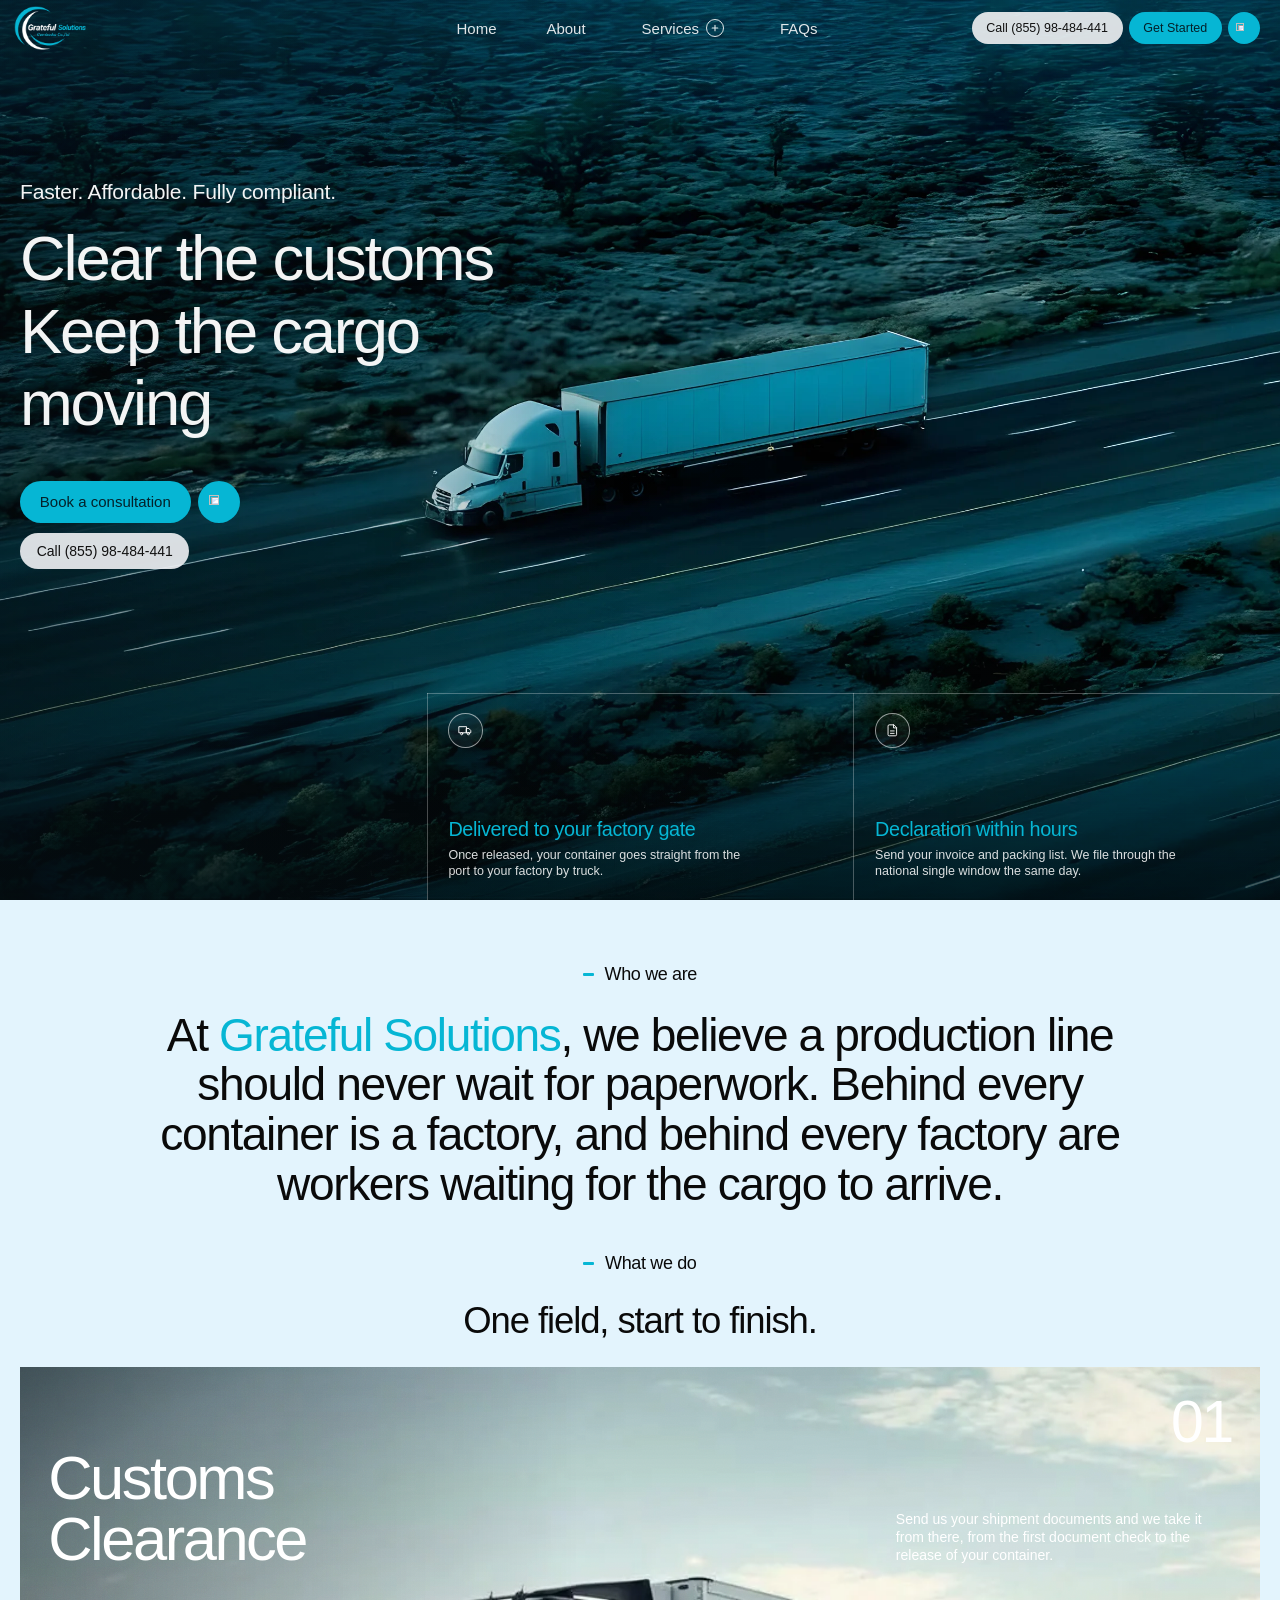
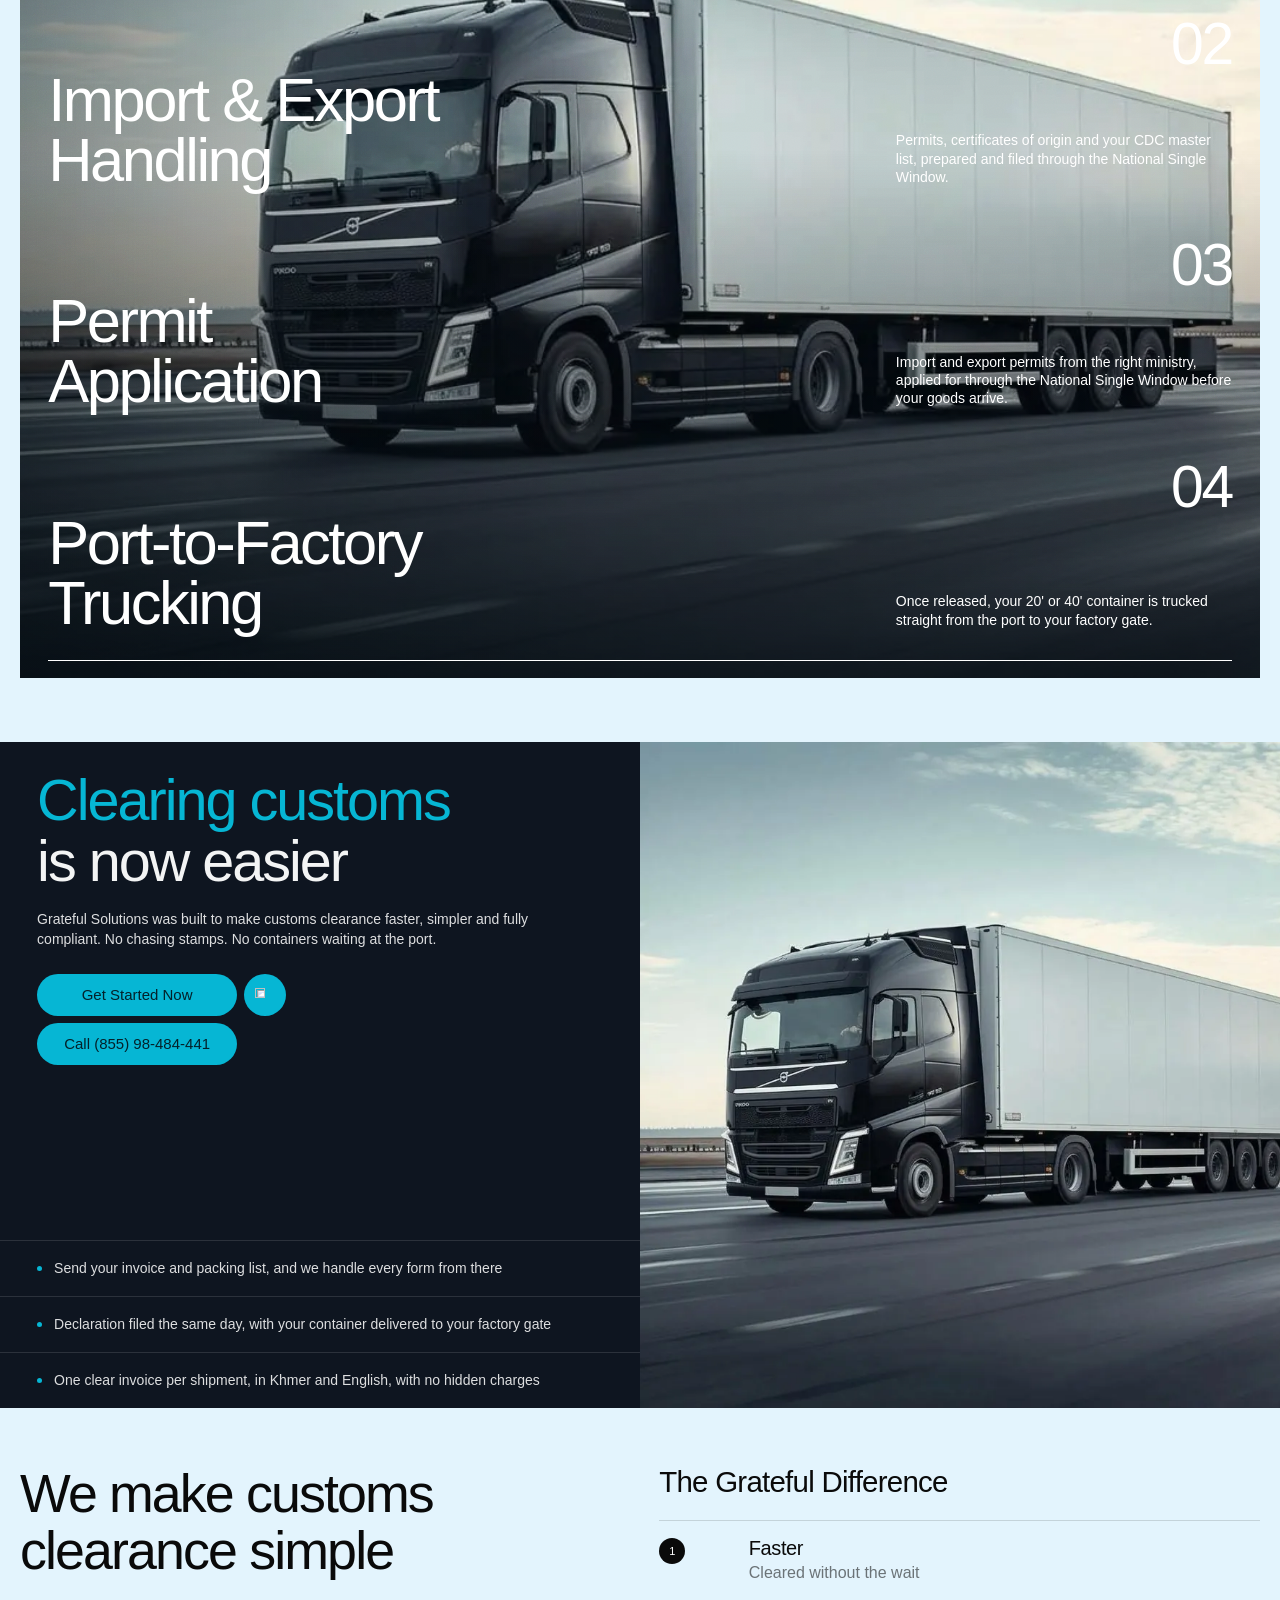
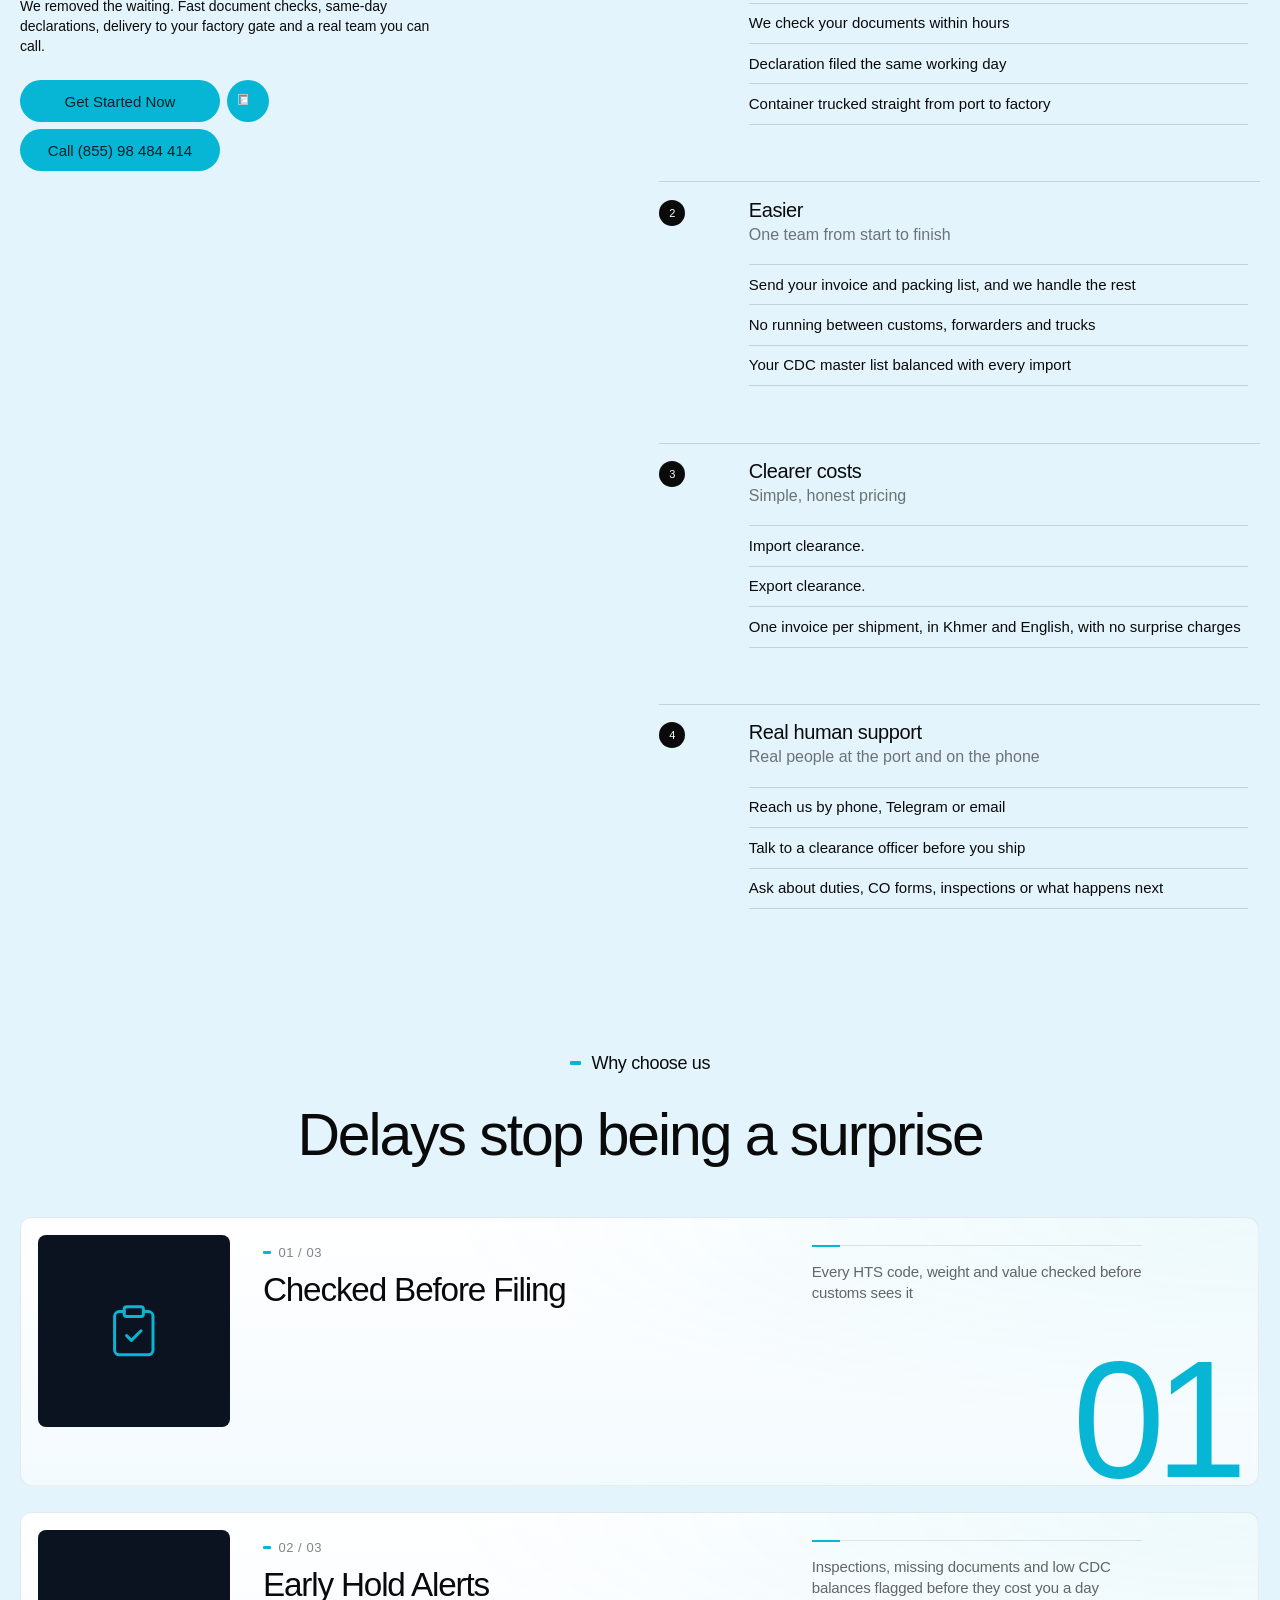
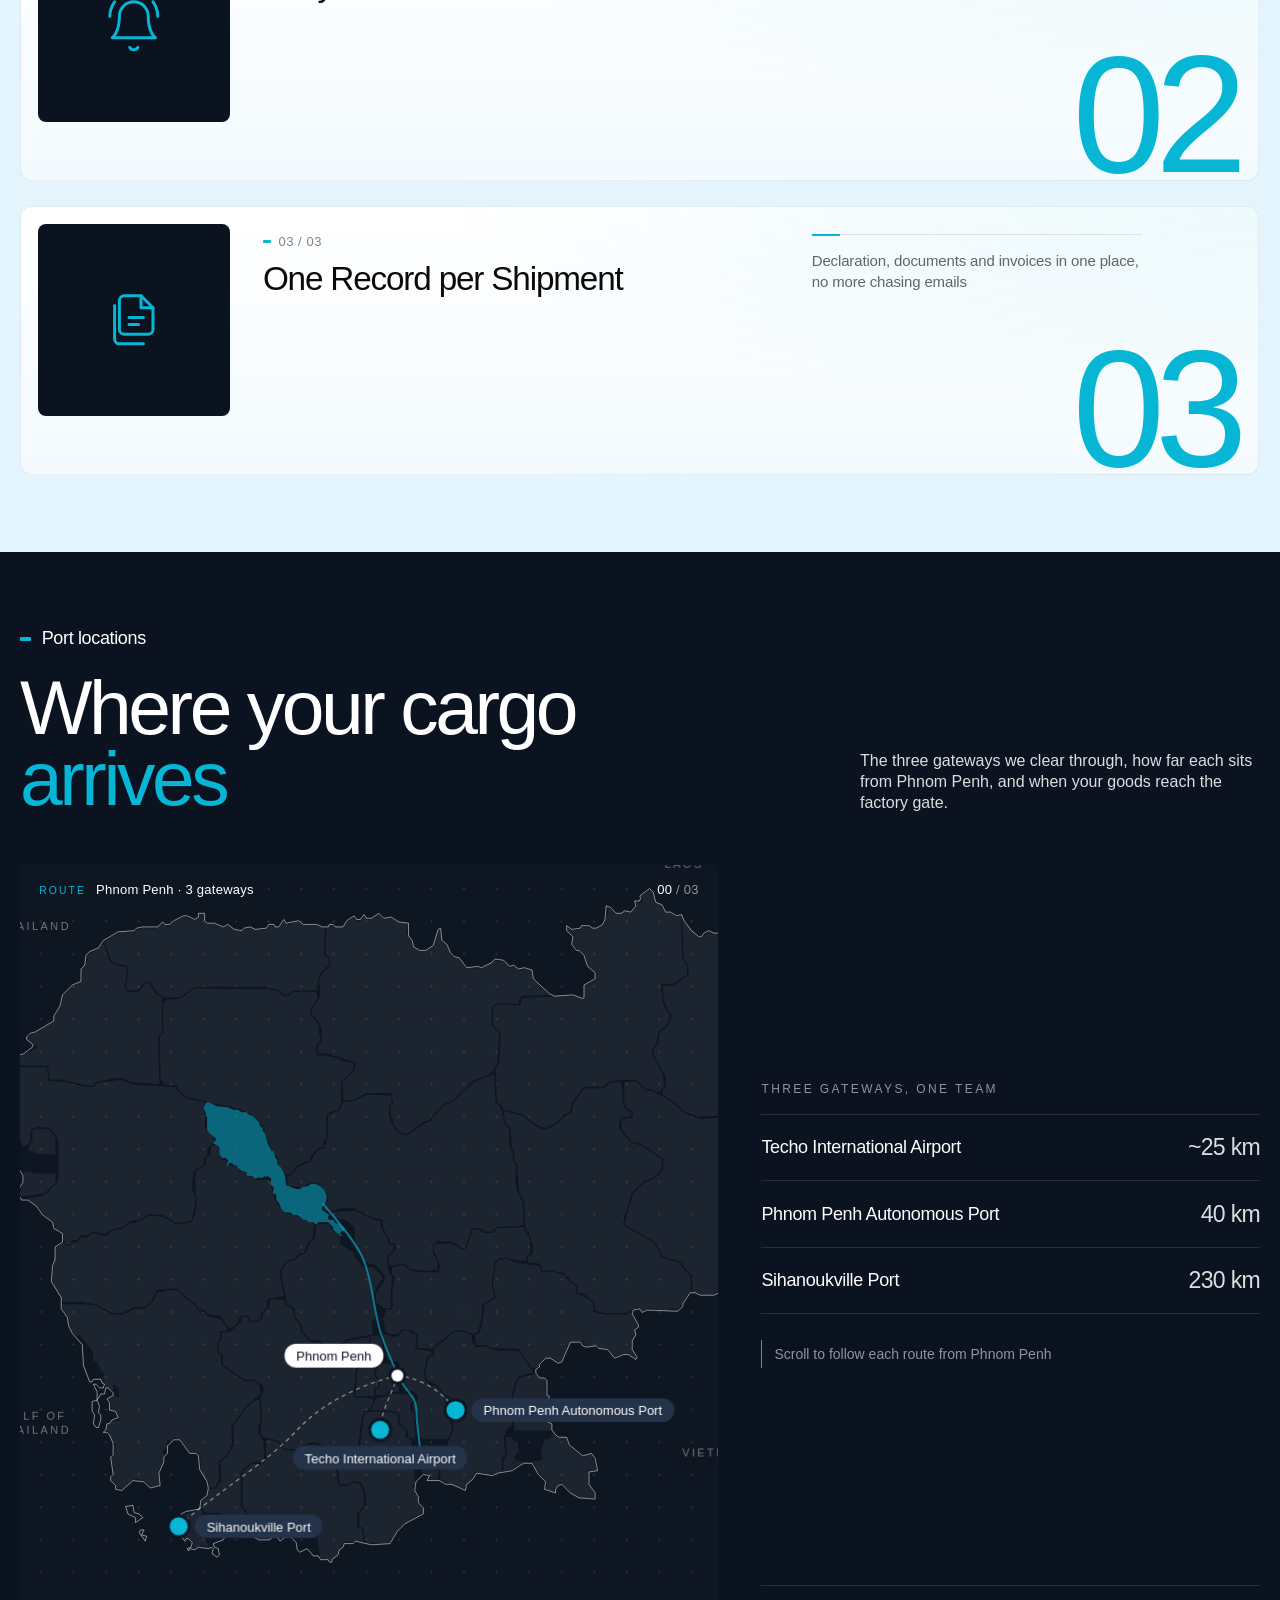
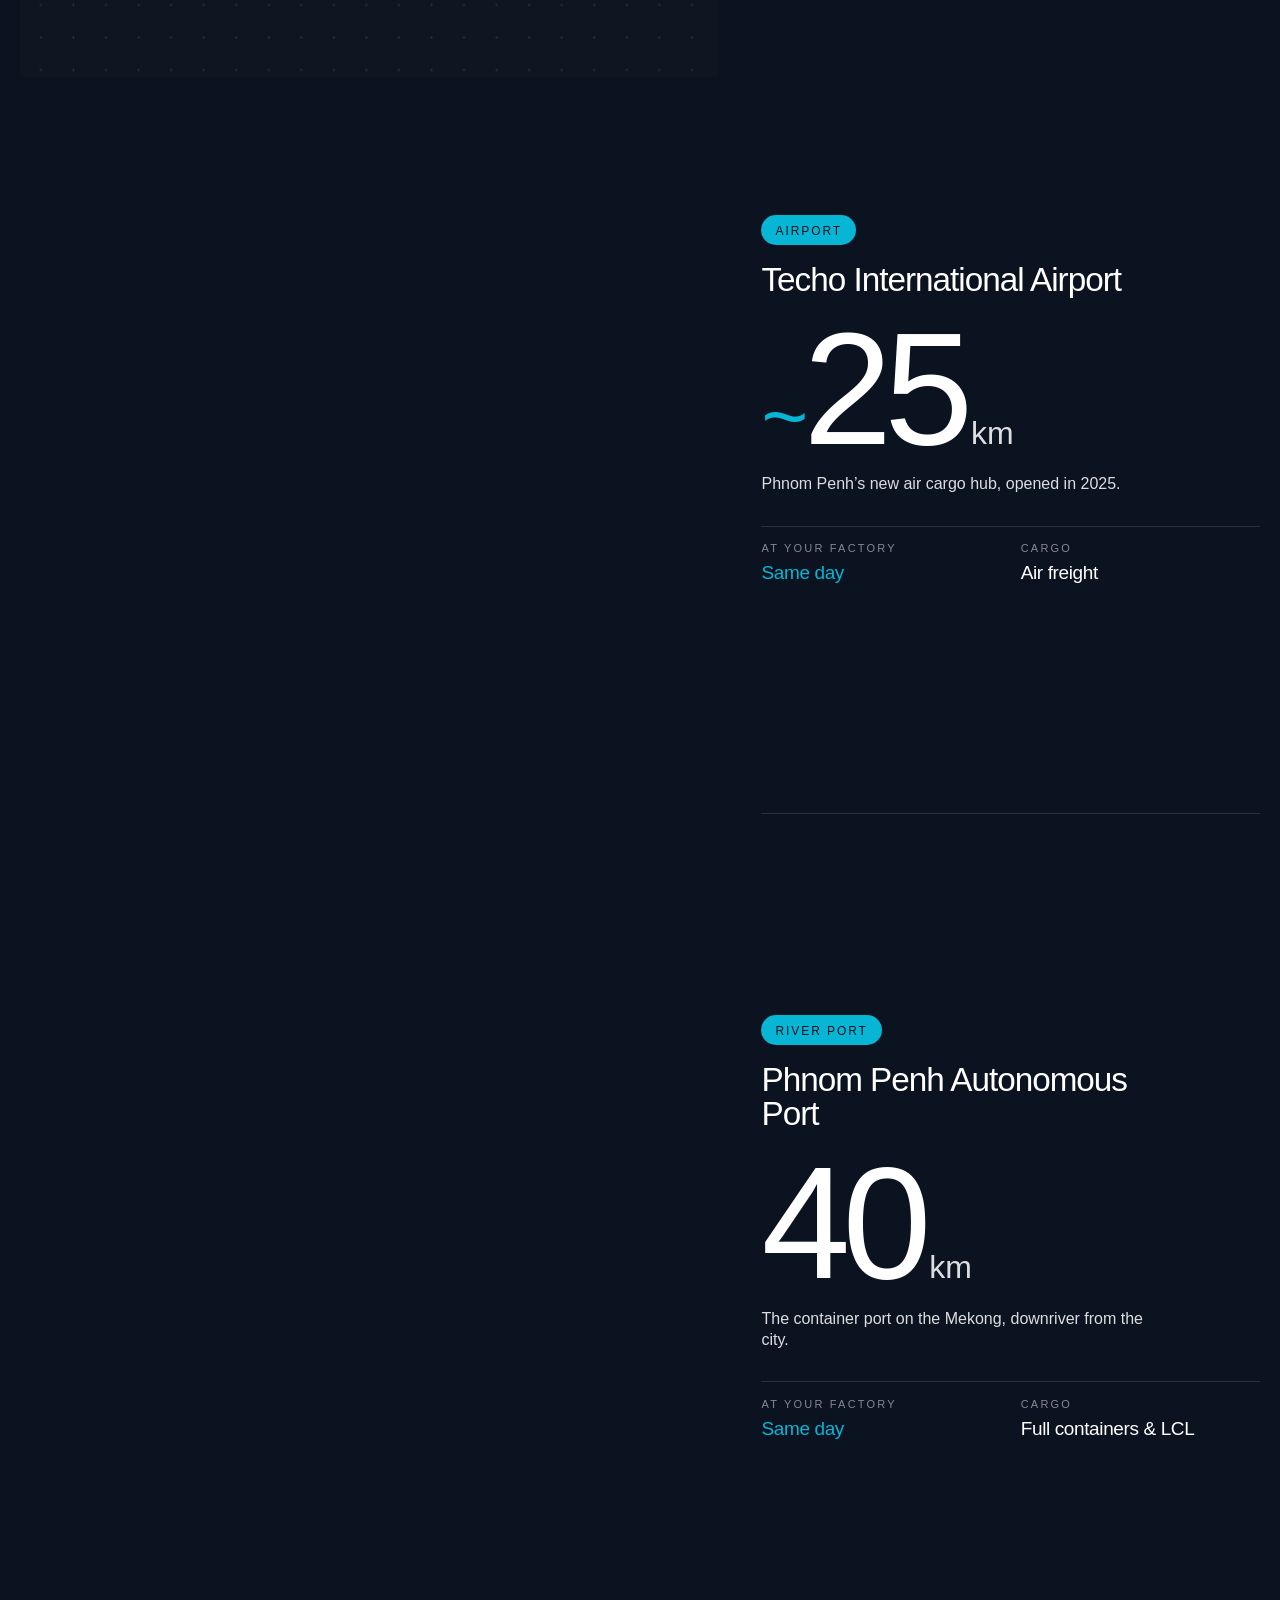
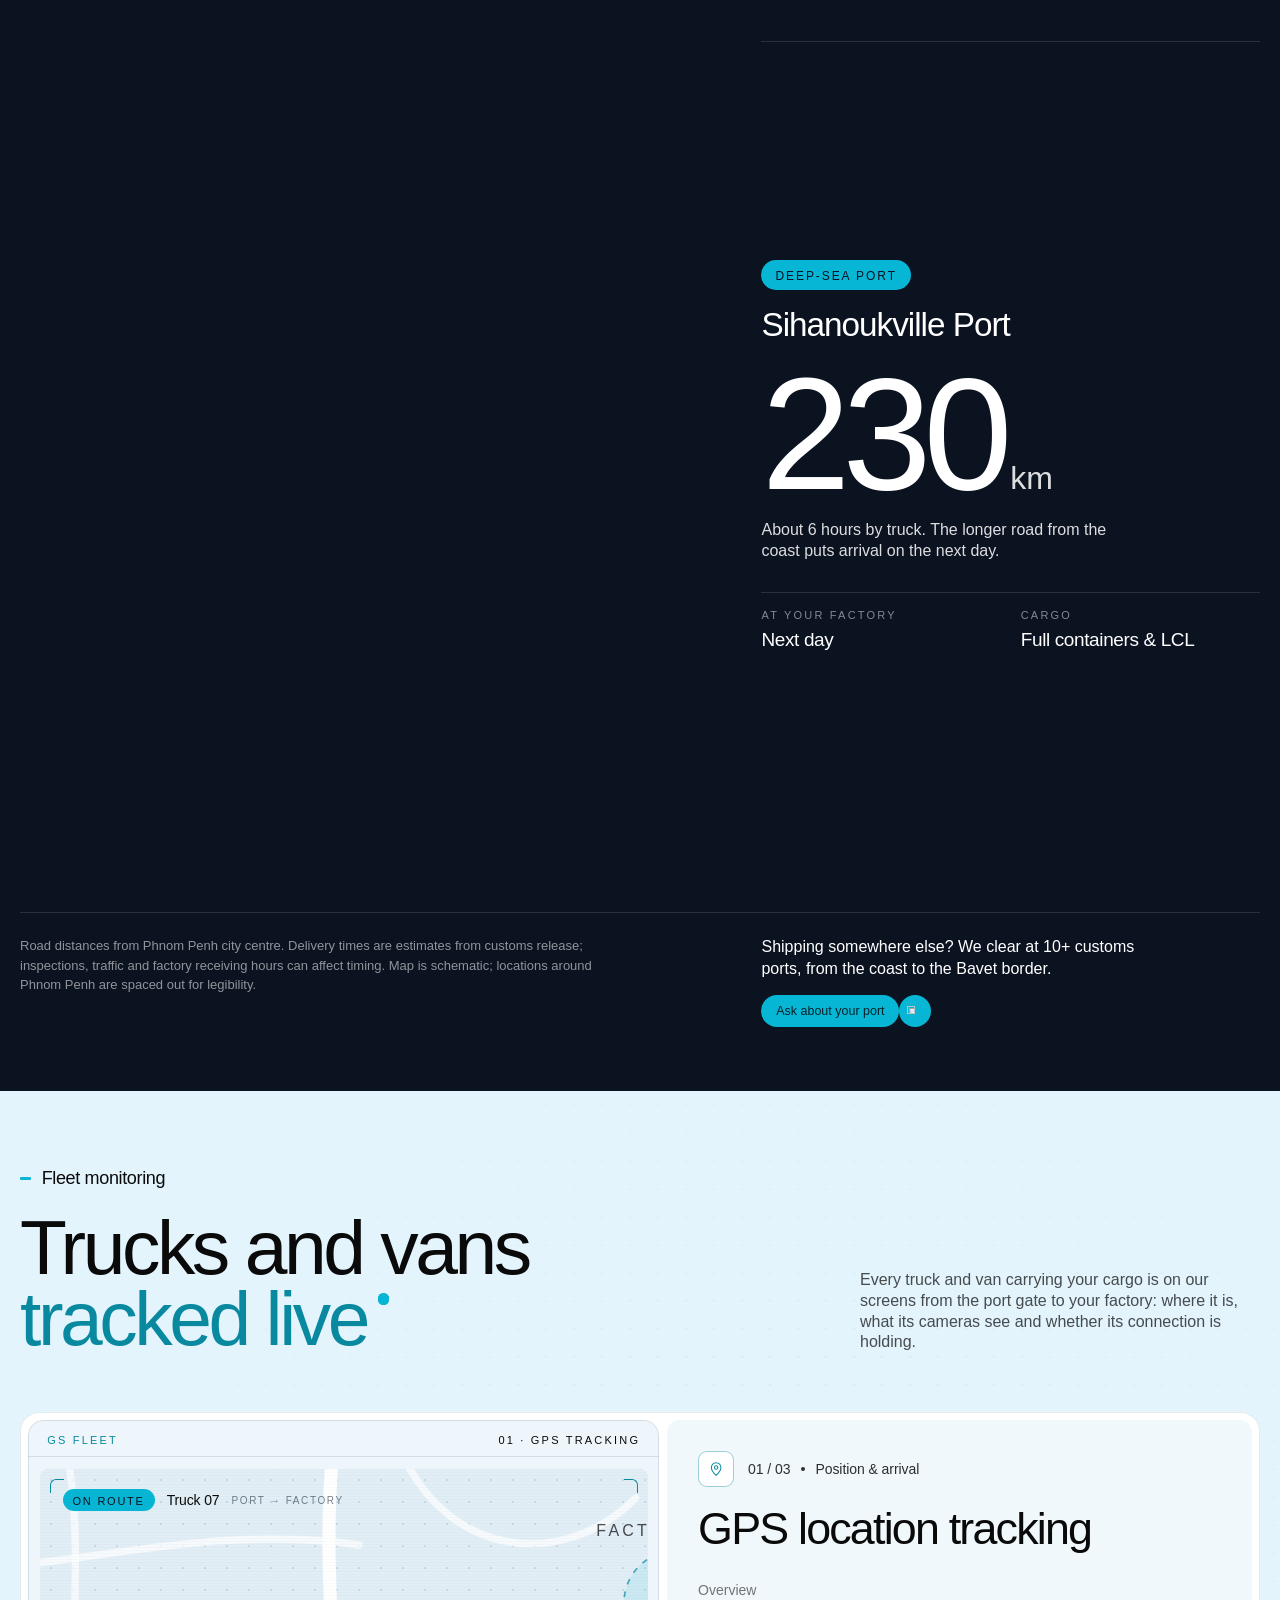
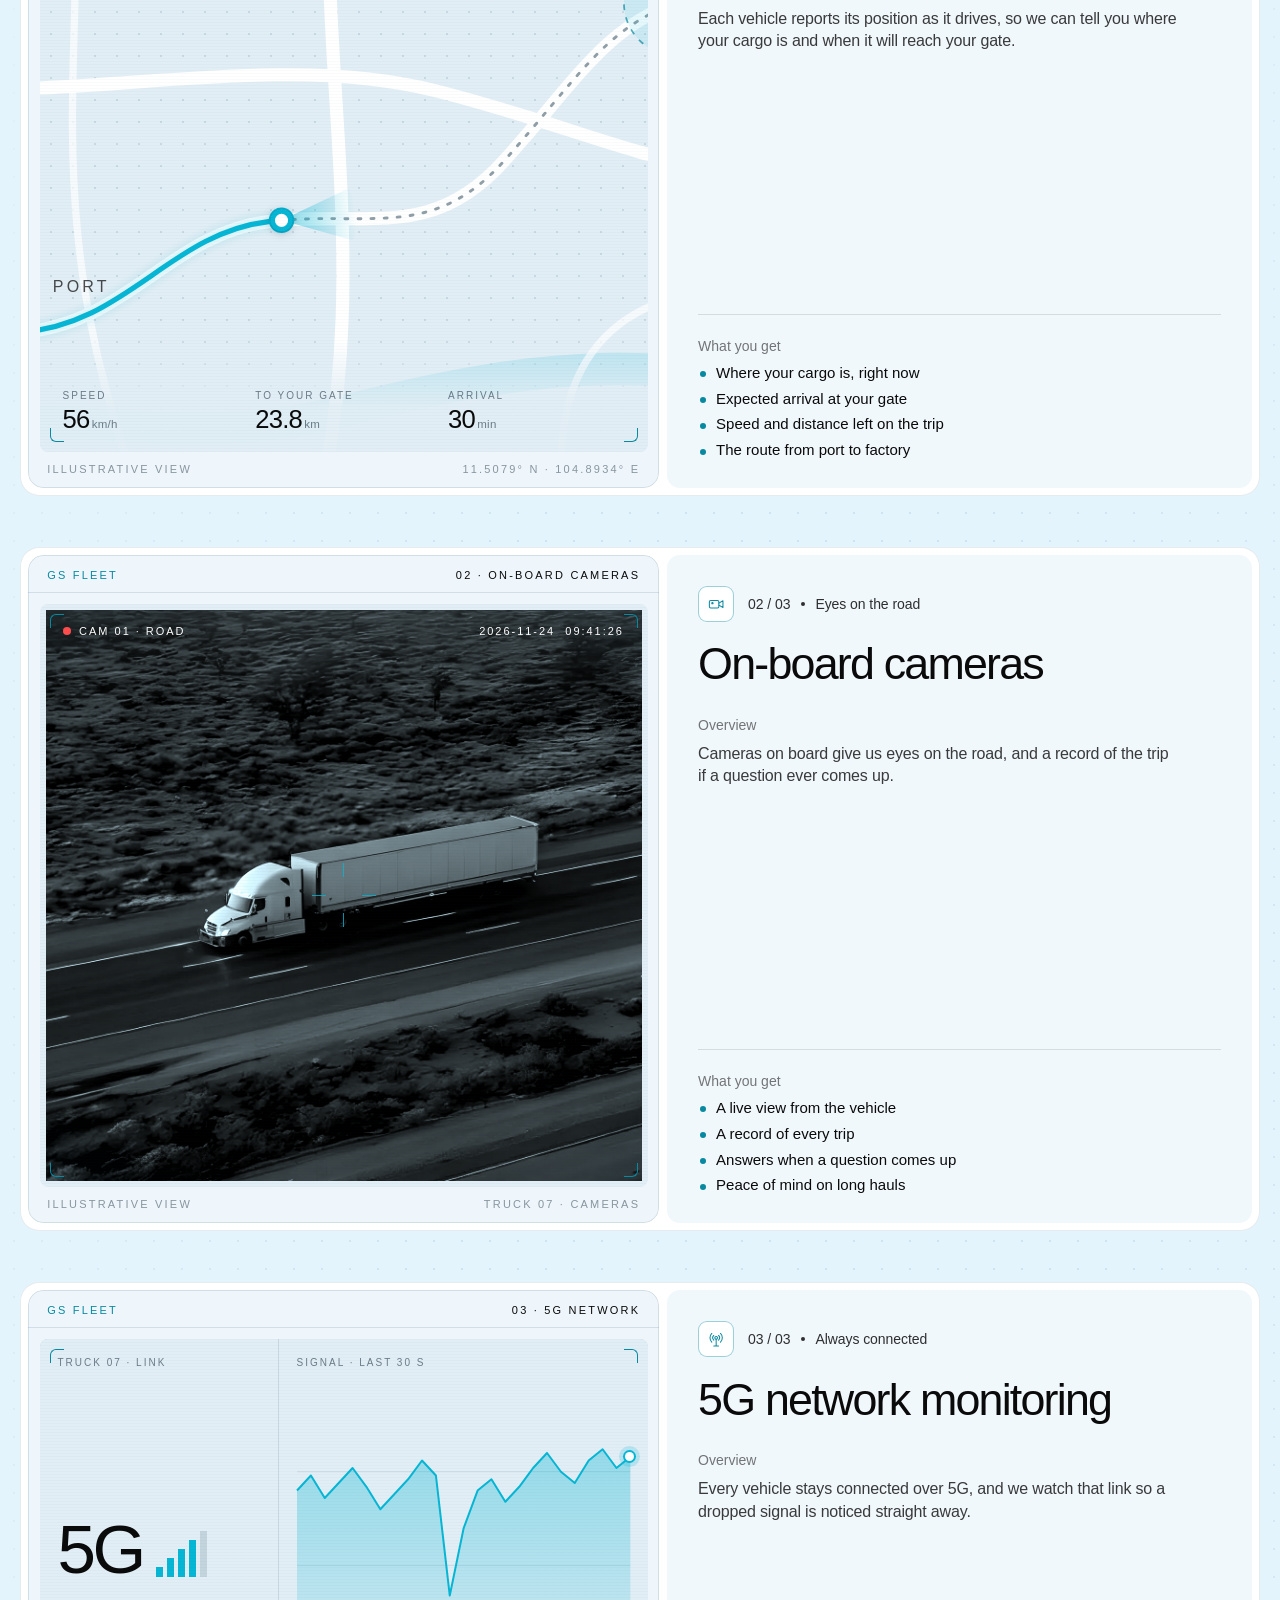
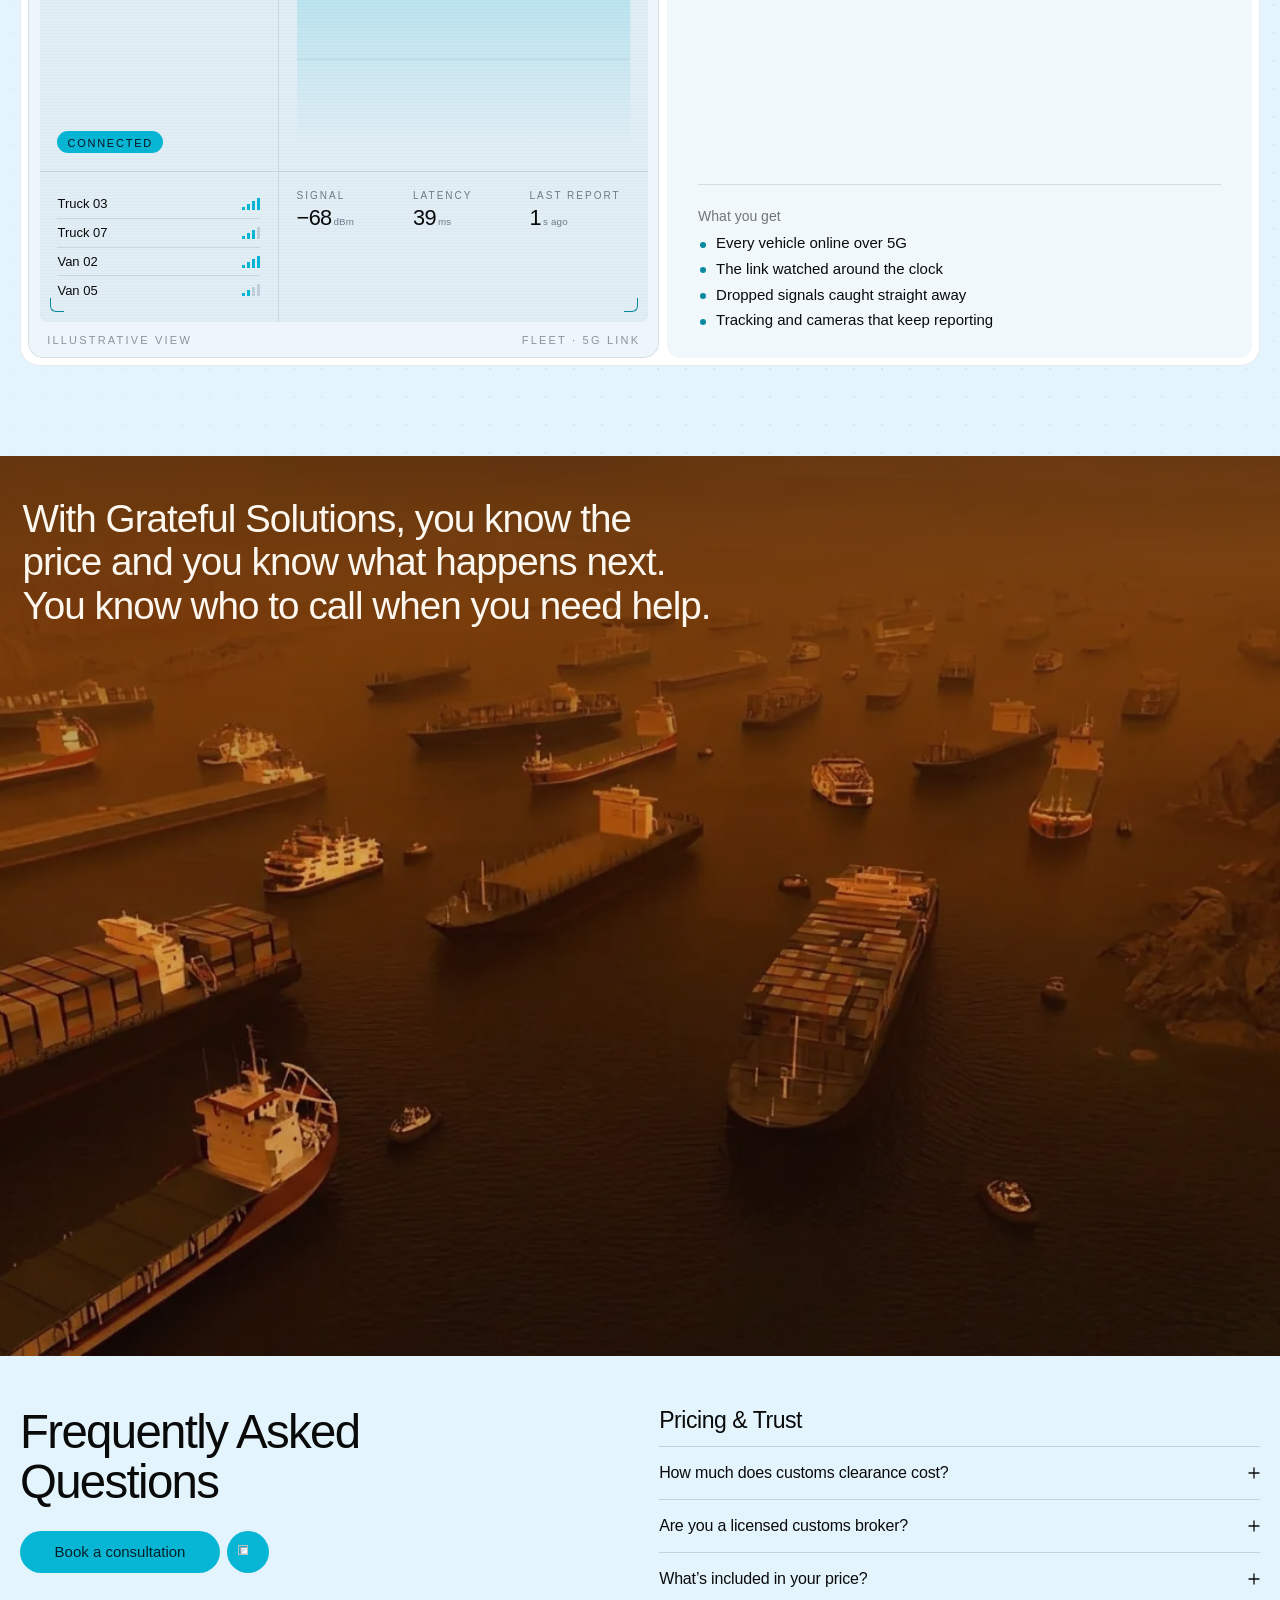
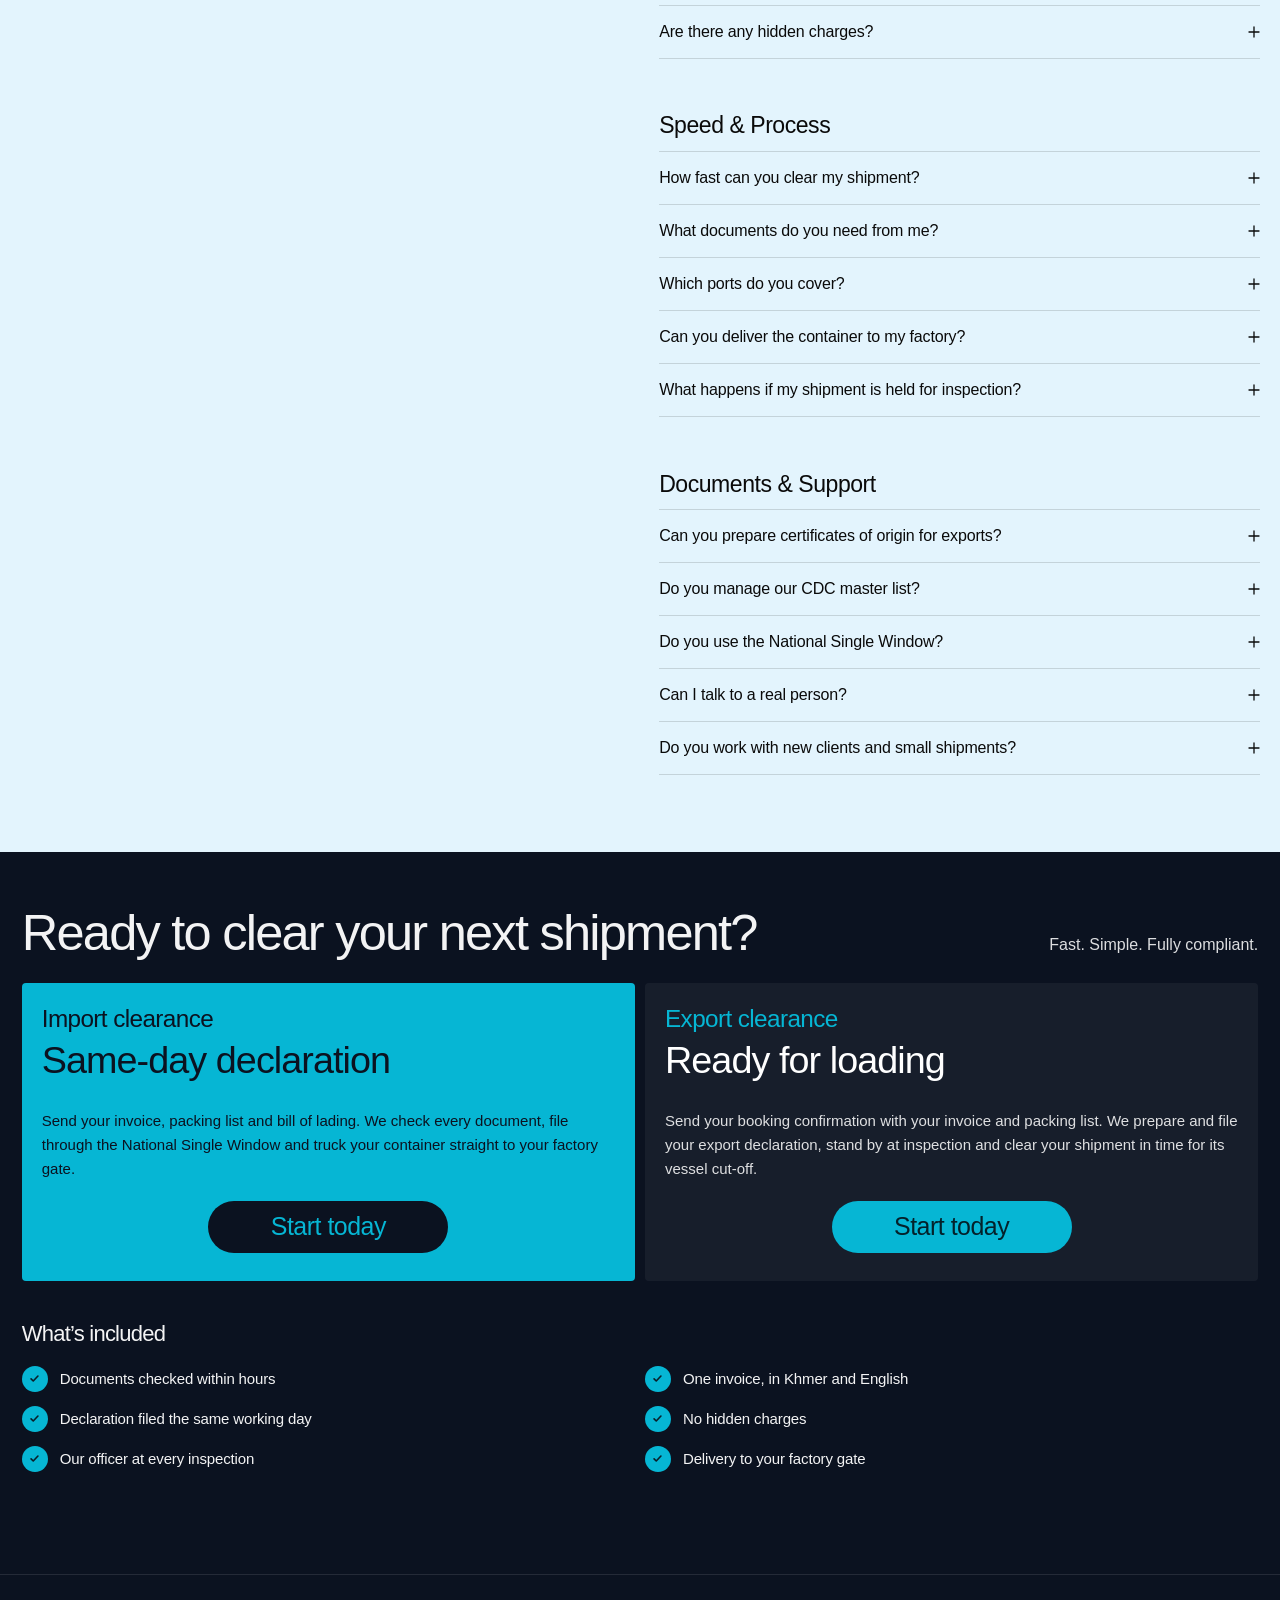
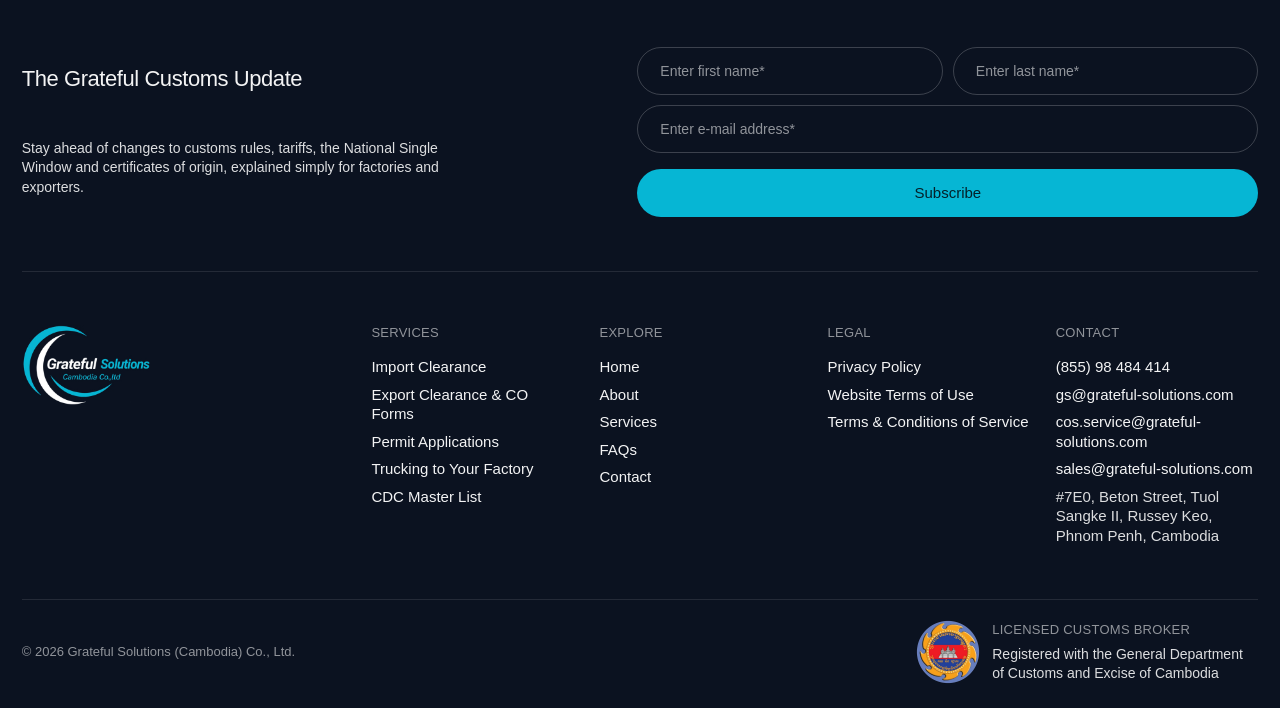
==== commit 68a370e9: "Remove unused assets, fix favicon, untrack company profile deck Co-Authored-By: Claude Opus 5.5 <nor" ====
--- a/index.html
+++ b/index.html
@@ -5,7 +5,7 @@
 <meta name="viewport" content="width=device-width, initial-scale=1, viewport-fit=cover">
 <title>Grateful Solutions Cambodia — Customs clearance & trucking</title>
 <meta name="description" content="Customs clearance through Cambodia&rsquo;s national single window, with trucking from port to factory gate.">
-<link rel="icon" href="assets/img/logo-color.png">
+<link rel="icon" href="assets/img/logo-dark.webp" type="image/webp">
 <link rel="preload" href="assets/fonts/GSCompressed-Regular.woff2" as="font" type="font/woff2" crossorigin>
 <link rel="preload" href="assets/img/hero-deep-3200.webp" as="image" fetchpriority="high" media="(min-width: 861px)">
 <link rel="preload" href="assets/img/hero-deep-2400.webp" as="image" fetchpriority="high" media="(max-width: 860px)">
@@ -498,194 +498,247 @@
       <p class="fleet__lead">Every truck and van carrying your cargo is on our screens from the port gate to your factory: where it is, what its cameras see and whether its connection is holding.</p>
     </div>
 
-    <div class="fleet__body">
-      <!-- Tabs: fleet.js cycles them (with a progress line), and clicking or the arrow keys pick one -->
-      <div class="fleet__tabs" role="tablist" aria-label="Fleet monitoring features">
-        <button type="button" class="fleet-tab is-active" role="tab" id="fleet-tab-gps" aria-selected="true" aria-controls="fleet-console" data-view="gps">
-          <span class="fleet-tab__bar" aria-hidden="true"></span>
-          <span class="fleet-tab__num" aria-hidden="true">01</span>
-          <span class="fleet-tab__icon" aria-hidden="true">
-            <svg viewBox="0 0 24 24" fill="none" stroke="currentColor" stroke-width="1.5" stroke-linecap="round" stroke-linejoin="round"><path d="M12 21s-7-6.2-7-11.5a7 7 0 0 1 14 0C19 14.8 12 21 12 21z"/><circle cx="12" cy="9.5" r="2.5"/></svg>
-          </span>
-          <span class="fleet-tab__name">GPS location tracking</span>
-          <span class="fleet-tab__text"><span>Each vehicle reports its position as it drives, so we can tell you where your cargo is and when it will reach your gate.</span></span>
-        </button>
-        <button type="button" class="fleet-tab" role="tab" id="fleet-tab-cam" aria-selected="false" aria-controls="fleet-console" data-view="cam">
-          <span class="fleet-tab__bar" aria-hidden="true"></span>
-          <span class="fleet-tab__num" aria-hidden="true">02</span>
-          <span class="fleet-tab__icon" aria-hidden="true">
-            <svg viewBox="0 0 24 24" fill="none" stroke="currentColor" stroke-width="1.5" stroke-linecap="round" stroke-linejoin="round"><rect x="2" y="6.5" width="14" height="11" rx="2"/><path d="m16 10.5 6-3.5v10l-6-3.5"/><circle cx="6.5" cy="10.5" r="1"/></svg>
-          </span>
-          <span class="fleet-tab__name">On-board cameras</span>
-          <span class="fleet-tab__text"><span>Cameras on board give us eyes on the road, and a record of the trip if a question ever comes up.</span></span>
-        </button>
-        <button type="button" class="fleet-tab" role="tab" id="fleet-tab-net" aria-selected="false" aria-controls="fleet-console" data-view="net">
-          <span class="fleet-tab__bar" aria-hidden="true"></span>
-          <span class="fleet-tab__num" aria-hidden="true">03</span>
-          <span class="fleet-tab__icon" aria-hidden="true">
-            <svg viewBox="0 0 24 24" fill="none" stroke="currentColor" stroke-width="1.5" stroke-linecap="round" stroke-linejoin="round"><circle cx="12" cy="10" r="2"/><path d="M12 12v10M8.5 22h7M8.5 6.5a5 5 0 0 0 0 7M15.5 6.5a5 5 0 0 1 0 7M5.6 3.6a9 9 0 0 0 0 12.8M18.4 3.6a9 9 0 0 1 0 12.8"/></svg>
-          </span>
-          <span class="fleet-tab__name">4G network monitoring</span>
-          <span class="fleet-tab__text"><span>Every vehicle stays connected over 4G, and we watch that link so a dropped signal is noticed straight away.</span></span>
-        </button>
-      </div>
-
-      <!-- Fleet console: a schematic of each feature with illustrative data, run by fleet.js -->
-      <div class="fleet__console" id="fleet-console" role="tabpanel" aria-labelledby="fleet-tab-gps">
-        <p class="sr-only" data-fc-desc>Illustration: a truck moving along its route from the port to the factory, with its speed, distance to go and arrival time.</p>
-        <div class="fc">
-          <div class="fc__in" aria-hidden="true">
-            <div class="fc__bar">
-              <span class="fc__brand">GS Fleet</span>
-              <span class="fc__mode" data-fc-mode>01 · GPS tracking</span>
-              <span class="fc__clock"><span class="fc__live"></span>Live <time data-fc-clock>--:--:--</time></span>
-            </div>
-
-            <div class="fc__screen">
-              <!-- 01 GPS -->
-              <div class="fc-view fc-gps is-active" data-view="gps">
-                <svg viewBox="0 0 640 400" preserveAspectRatio="xMidYMid slice">
-                  <defs>
-                    <linearGradient id="fc-cone" x1="0" y1="0" x2="1" y2="0">
-                      <stop offset="0" stop-color="#06B6D4" stop-opacity=".5"/>
-                      <stop offset="1" stop-color="#06B6D4" stop-opacity="0"/>
-                    </linearGradient>
-                    <!-- port anchor (same drawing as assets/img/anchor.svg), coloured by the <use>'s color -->
-                    <symbol id="fc-anchor" viewBox="0 0 512 512">
-                      <g fill="currentColor">
-                        <path fill-rule="evenodd" d="M208 118a48 48 0 1 0 96 0a48 48 0 1 0-96 0ZM239 118a17 17 0 1 0 34 0a17 17 0 1 0-34 0Z"/>
-                        <rect x="177" y="205" width="158" height="14"/>
-                        <circle cx="177" cy="212" r="20"/>
-                        <circle cx="335" cy="212" r="20"/>
-                        <path d="M240 150h32l14 260h-60Z"/>
-                        <path d="M106 295A150 145 0 0 0 406 295H364A108 92 0 0 1 148 295Z"/>
-                        <path d="M127 238L95 292h64ZM385 238L353 292h64Z" stroke="currentColor" stroke-width="14" stroke-linejoin="round"/>
-                      </g>
-                    </symbol>
-                    <!-- factory (same drawing as assets/img/factory.svg) -->
-                    <symbol id="fc-factory" viewBox="0 0 512 512">
-                      <g fill="currentColor">
-                        <circle cx="160" cy="70" r="20"/>
-                        <circle cx="206" cy="44" r="13"/>
-                        <rect x="104" y="104" width="56" height="200" rx="10"/>
-                        <path fill-rule="evenodd" stroke="currentColor" stroke-width="16" stroke-linejoin="round" d="M88 432V276L200 212V276L312 212V276L424 212V432ZM128 320H192V384H128ZM232 320H296V384H232ZM336 320H400V384H336Z"/>
-                      </g>
-                    </symbol>
-                  </defs>
-                  <path class="fc-water" d="M-20 384C120 364 200 402 320 372S520 330 660 362"/>
-                  <path class="fc-road fc-road--minor" d="M130 -10C150 100 104 220 176 420"/>
-                  <path class="fc-road fc-road--minor" d="M470 420C462 330 520 262 660 300"/>
-                  <path class="fc-road fc-road--minor" d="M-10 64C100 84 200 34 330 52"/>
-                  <path class="fc-road fc-road--minor" d="M360 -10C392 60 470 70 520 20"/>
-                  <path class="fc-road" d="M-10 146C120 166 262 122 382 152S562 222 660 204"/>
-                  <path class="fc-road" d="M312 -10C300 120 338 262 306 420"/>
-                  <path class="fc-road" d="M-20 326L96 318C170 314 200 250 268 242S380 256 430 200S500 108 548 92L660 70"/>
-                  <path class="fc-route fc-route--todo" d="M96 318C170 314 200 250 268 242S380 256 430 200S500 108 548 92"/>
-                  <path class="fc-route fc-route--done" data-fc-route d="M96 318C170 314 200 250 268 242S380 256 430 200S500 108 548 92"/>
-
-                  <!-- markers: the outer <g> places them, the inner one is free for CSS to scale up on phones -->
-                  <g transform="translate(96 318)"><g class="fc-mark">
-                    <use class="fc-anchor" href="#fc-anchor" x="-18" y="-50" width="36" height="36"/>
-                    <circle class="fc-place" r="5"/>
-                    <text class="fc-label" x="24" y="-28">Port</text>
-                  </g></g>
-                  <g transform="translate(548 92)"><g class="fc-mark">
-                    <circle class="fc-fence" r="36"/>
-                    <use class="fc-anchor" href="#fc-factory" x="-17" y="-18" width="34" height="34"/>
-                    <text class="fc-label fc-label--gate" y="-46" text-anchor="middle">Factory gate</text>
-                  </g></g>
-
-                  <g data-fc-truck transform="translate(268 242)"><g class="fc-mark">
-                    <g data-fc-heading>
-                      <path class="fc-truck__cone" d="M0 0L48 -18A52 52 0 0 1 48 18Z"/>
-                    </g>
-                    <circle class="fc-truck__ring" r="8"/>
-                    <circle class="fc-truck__dot" r="6"/>
-                  </g></g>
-                </svg>
-                <div class="fc-gps__tag"><span class="fc-chip">On route</span><span>Truck 07</span><span class="fc-k">Port &rarr; Factory</span></div>
-                <dl class="fc-stats">
-                  <div><dt class="fc-k">Speed</dt><dd><span data-gps="speed">52</span><small>km/h</small></dd></div>
-                  <div><dt class="fc-k">To your gate</dt><dd><span data-gps="left">21.4</span><small>km</small></dd></div>
-                  <div><dt class="fc-k">Arrival</dt><dd><span data-gps="eta">26</span><small>min</small></dd></div>
-                </dl>
+    <!-- Feature cards: on desktop each one sticks under the bar and the next slides over it (fleet.js
+         shrinks and dims the covered one). Left: a live console for the feature; right: its copy. -->
+    <div class="fleet__stack">
+      <article class="fleet-card" style="--i: 0" aria-labelledby="fleet-gps-title">
+        <div class="fleet-card__media">
+          <p class="sr-only">Illustration: a truck moving along its route from the port to the factory, with its speed, distance to go and arrival time.</p>
+          <div class="fc">
+            <div class="fc__in" aria-hidden="true">
+              <div class="fc__bar">
+                <span class="fc__brand">GS Fleet</span>
+                <span class="fc__mode">01 &middot; GPS tracking</span>
               </div>
-
-              <!-- 02 Cameras -->
-              <div class="fc-view fc-cam" data-view="cam">
-                <div class="fc-cam__main">
-                  <img class="is-on" src="assets/img/hero-deep-2400.webp" alt="" loading="lazy" decoding="async" data-cam="Cam 01 · Road">
-                  <img src="assets/img/truck.webp" alt="" loading="lazy" decoding="async" data-cam="Cam 02 · Side">
-                  <img src="assets/img/hero.webp" alt="" loading="lazy" decoding="async" data-cam="Cam 03 · Rear">
-                  <img class="fc-cam__trailer" src="assets/img/truck-vertical.webp" alt="" loading="lazy" decoding="async" data-cam="Cam 04 · Trailer">
-                  <div class="fc-cam__hud">
-                    <span class="fc-cam__rec"><i></i><span data-cam-label>Cam 01 · Road</span></span>
-                    <span data-fc-stamp>----------  --:--:--</span>
-                  </div>
-                  <span class="fc-cam__reticle"></span>
-                </div>
-                <div class="fc-cam__thumbs">
-                  <div class="fc-cam__thumb is-on"><img src="assets/img/hero-deep-2400.webp" alt="" loading="lazy" decoding="async"><span>01</span></div>
-                  <div class="fc-cam__thumb"><img src="assets/img/truck.webp" alt="" loading="lazy" decoding="async"><span>02</span></div>
-                  <div class="fc-cam__thumb"><img src="assets/img/hero.webp" alt="" loading="lazy" decoding="async"><span>03</span></div>
-                  <div class="fc-cam__thumb"><img class="fc-cam__trailer" src="assets/img/truck-vertical.webp" alt="" loading="lazy" decoding="async"><span>04</span></div>
-                </div>
-              </div>
-
-              <!-- 03 4G network -->
-              <div class="fc-view fc-net" data-view="net">
-                <div class="fc-net__sig">
-                  <span class="fc-k">Truck 07 · Link</span>
-                  <div class="fc-net__meter">
-                    <span class="fc-net__gen">4G</span>
-                    <span class="fc-net__bars" data-net="bars"><i class="is-on"></i><i class="is-on"></i><i class="is-on"></i><i class="is-on"></i><i></i></span>
-                  </div>
-                  <span><span class="fc-chip">Connected</span></span>
-                </div>
-                <div class="fc-net__chart">
-                  <span class="fc-k">Signal · last 30 s</span>
-                  <div class="fc-net__plot">
-                    <svg viewBox="0 0 400 100" preserveAspectRatio="none">
+              <div class="fc__screen">
+                  <div class="fc-view fc-gps" data-view="gps">
+                    <svg viewBox="0 0 640 400" preserveAspectRatio="xMidYMid slice">
                       <defs>
-                        <linearGradient id="fc-area" x1="0" y1="0" x2="0" y2="1">
-                          <stop offset="0" stop-color="#06B6D4" stop-opacity=".35"/>
+                        <linearGradient id="fc-cone" x1="0" y1="0" x2="1" y2="0">
+                          <stop offset="0" stop-color="#06B6D4" stop-opacity=".5"/>
                           <stop offset="1" stop-color="#06B6D4" stop-opacity="0"/>
                         </linearGradient>
+                        <!-- port anchor (same drawing as assets/img/anchor.svg), coloured by the <use>'s color -->
+                        <symbol id="fc-anchor" viewBox="0 0 512 512">
+                          <g fill="currentColor">
+                            <path fill-rule="evenodd" d="M208 118a48 48 0 1 0 96 0a48 48 0 1 0-96 0ZM239 118a17 17 0 1 0 34 0a17 17 0 1 0-34 0Z"/>
+                            <rect x="177" y="205" width="158" height="14"/>
+                            <circle cx="177" cy="212" r="20"/>
+                            <circle cx="335" cy="212" r="20"/>
+                            <path d="M240 150h32l14 260h-60Z"/>
+                            <path d="M106 295A150 145 0 0 0 406 295H364A108 92 0 0 1 148 295Z"/>
+                            <path d="M127 238L95 292h64ZM385 238L353 292h64Z" stroke="currentColor" stroke-width="14" stroke-linejoin="round"/>
+                          </g>
+                        </symbol>
+                        <!-- factory (same drawing as assets/img/factory.svg) -->
+                        <symbol id="fc-factory" viewBox="0 0 512 512">
+                          <g fill="currentColor">
+                            <circle cx="160" cy="70" r="20"/>
+                            <circle cx="206" cy="44" r="13"/>
+                            <rect x="104" y="104" width="56" height="200" rx="10"/>
+                            <path fill-rule="evenodd" stroke="currentColor" stroke-width="16" stroke-linejoin="round" d="M88 432V276L200 212V276L312 212V276L424 212V432ZM128 320H192V384H128ZM232 320H296V384H232ZM336 320H400V384H336Z"/>
+                          </g>
+                        </symbol>
                       </defs>
-                      <path class="fc-net__grid" d="M0 25H400M0 50H400M0 75H400"/>
-                      <path class="fc-net__area" data-net="area" d="M0 40L40 34L80 46L120 30L160 38L200 28L240 42L280 32L320 36L360 24L400 30L400 100L0 100Z"/>
-                      <path class="fc-net__line" data-net="line" d="M0 40L40 34L80 46L120 30L160 38L200 28L240 42L280 32L320 36L360 24L400 30"/>
+                      <path class="fc-water" d="M-20 384C120 364 200 402 320 372S520 330 660 362"/>
+                      <path class="fc-road fc-road--minor" d="M130 -10C150 100 104 220 176 420"/>
+                      <path class="fc-road fc-road--minor" d="M470 420C462 330 520 262 660 300"/>
+                      <path class="fc-road fc-road--minor" d="M-10 64C100 84 200 34 330 52"/>
+                      <path class="fc-road fc-road--minor" d="M360 -10C392 60 470 70 520 20"/>
+                      <path class="fc-road" d="M-10 146C120 166 262 122 382 152S562 222 660 204"/>
+                      <path class="fc-road" d="M312 -10C300 120 338 262 306 420"/>
+                      <path class="fc-road" d="M-20 326L96 318C170 314 200 250 268 242S380 256 430 200S500 108 548 92L660 70"/>
+                      <path class="fc-route fc-route--todo" d="M96 318C170 314 200 250 268 242S380 256 430 200S500 108 548 92"/>
+                      <path class="fc-route fc-route--done" data-fc-route d="M96 318C170 314 200 250 268 242S380 256 430 200S500 108 548 92"/>
+
+                      <!-- markers: the outer <g> places them, the inner one is free for CSS to scale up on phones -->
+                      <g transform="translate(96 318)"><g class="fc-mark">
+                        <use class="fc-anchor" href="#fc-anchor" x="-18" y="-50" width="36" height="36"/>
+                        <circle class="fc-place" r="5"/>
+                        <text class="fc-label" x="24" y="-28">Port</text>
+                      </g></g>
+                      <g transform="translate(548 92)"><g class="fc-mark">
+                        <circle class="fc-fence" r="36"/>
+                        <use class="fc-anchor" href="#fc-factory" x="-17" y="-18" width="34" height="34"/>
+                        <text class="fc-label fc-label--gate" y="-46" text-anchor="middle">Factory gate</text>
+                      </g></g>
+
+                      <g data-fc-truck transform="translate(268 242)"><g class="fc-mark">
+                        <g data-fc-heading>
+                          <path class="fc-truck__cone" d="M0 0L48 -18A52 52 0 0 1 48 18Z"/>
+                        </g>
+                        <circle class="fc-truck__ring" r="8"/>
+                        <circle class="fc-truck__dot" r="6"/>
+                      </g></g>
                     </svg>
-                    <span class="fc-net__head" data-net="head" style="--y: 30%"></span>
+                    <div class="fc-gps__tag"><span class="fc-chip">On route</span><span>Truck 07</span><span class="fc-k">Port &rarr; Factory</span></div>
+                    <dl class="fc-stats">
+                      <div><dt class="fc-k">Speed</dt><dd><span data-gps="speed">52</span><small>km/h</small></dd></div>
+                      <div><dt class="fc-k">To your gate</dt><dd><span data-gps="left">21.4</span><small>km</small></dd></div>
+                      <div><dt class="fc-k">Arrival</dt><dd><span data-gps="eta">26</span><small>min</small></dd></div>
+                    </dl>
                   </div>
-                </div>
-                <ul class="fc-net__units">
-                  <li><span>Truck 03</span><span class="fc-net__mini"><i class="is-on"></i><i class="is-on"></i><i class="is-on"></i><i class="is-on"></i></span></li>
-                  <li><span>Truck 07</span><span class="fc-net__mini"><i class="is-on"></i><i class="is-on"></i><i class="is-on"></i><i></i></span></li>
-                  <li><span>Van 02</span><span class="fc-net__mini"><i class="is-on"></i><i class="is-on"></i><i class="is-on"></i><i class="is-on"></i></span></li>
-                  <li><span>Van 05</span><span class="fc-net__mini"><i class="is-on"></i><i class="is-on"></i><i></i><i></i></span></li>
-                </ul>
-                <dl class="fc-net__stats">
-                  <div><dt class="fc-k">Signal</dt><dd><span data-net="dbm">&minus;71</span><small>dBm</small></dd></div>
-                  <div><dt class="fc-k">Latency</dt><dd><span data-net="ms">42</span><small>ms</small></dd></div>
-                  <div><dt class="fc-k">Last report</dt><dd><span data-net="ago">1</span><small>s ago</small></dd></div>
-                </dl>
+                  <span class="fc__corner fc__corner--tl"></span>
+                  <span class="fc__corner fc__corner--tr"></span>
+                  <span class="fc__corner fc__corner--bl"></span>
+                  <span class="fc__corner fc__corner--br"></span>
               </div>
-
-              <span class="fc__corner fc__corner--tl"></span>
-              <span class="fc__corner fc__corner--tr"></span>
-              <span class="fc__corner fc__corner--bl"></span>
-              <span class="fc__corner fc__corner--br"></span>
-              <span class="fc__wipe"></span>
-            </div>
-
-            <div class="fc__foot">
-              <span class="fc__note">Illustrative view</span>
-              <span data-gps="coords">11.5240&deg; N &middot; 104.8930&deg; E</span>
+              <div class="fc__foot">
+                <span class="fc__note">Illustrative view</span>
+                <span data-gps="coords">11.5240&deg; N &middot; 104.8930&deg; E</span>
+              </div>
             </div>
           </div>
         </div>
-      </div>
+        <div class="fleet-card__body">
+          <p class="fleet-card__meta">
+            <span class="fleet-card__icon" aria-hidden="true"><svg viewBox="0 0 24 24" fill="none" stroke="currentColor" stroke-width="1.5" stroke-linecap="round" stroke-linejoin="round"><path d="M12 21s-7-6.2-7-11.5a7 7 0 0 1 14 0C19 14.8 12 21 12 21z"/><circle cx="12" cy="9.5" r="2.5"/></svg></span>
+            <span>01 / 03</span><span class="fleet-card__dot" aria-hidden="true"></span><span>Position &amp; arrival</span>
+          </p>
+          <h3 class="fleet-card__title" id="fleet-gps-title">GPS location tracking</h3>
+          <p class="fleet-card__label">Overview</p>
+          <p class="fleet-card__text">Each vehicle reports its position as it drives, so we can tell you where your cargo is and when it will reach your gate.</p>
+          <div class="fleet-card__more">
+            <p class="fleet-card__label">What you get</p>
+            <ul class="fleet-card__list">
+            <li>Where your cargo is, right now</li>
+            <li>Expected arrival at your gate</li>
+            <li>Speed and distance left on the trip</li>
+            <li>The route from port to factory</li>
+            </ul>
+          </div>
+        </div>
+      </article>
+      <article class="fleet-card" style="--i: 1" aria-labelledby="fleet-cam-title">
+        <div class="fleet-card__media">
+          <p class="sr-only">Illustration: the view from a truck's road-facing camera.</p>
+          <div class="fc fc--still">
+            <div class="fc__in" aria-hidden="true">
+              <div class="fc__bar">
+                <span class="fc__brand">GS Fleet</span>
+                <span class="fc__mode">02 &middot; On-board cameras</span>
+              </div>
+              <div class="fc__screen">
+                  <div class="fc-view fc-cam fc-cam--single" data-view="cam">
+                    <div class="fc-cam__main">
+                      <img class="is-on" src="assets/img/hero-deep-2400.webp" alt="" loading="lazy" decoding="async">
+                      <div class="fc-cam__hud">
+                        <span class="fc-cam__rec"><i></i><span>Cam 01 · Road</span></span>
+                        <span>2026-11-24&nbsp;&nbsp;09:41:26</span>
+                      </div>
+                      <span class="fc-cam__reticle"></span>
+                    </div>
+                  </div>
+                  <span class="fc__corner fc__corner--tl"></span>
+                  <span class="fc__corner fc__corner--tr"></span>
+                  <span class="fc__corner fc__corner--bl"></span>
+                  <span class="fc__corner fc__corner--br"></span>
+              </div>
+              <div class="fc__foot">
+                <span class="fc__note">Illustrative view</span>
+                <span>Truck 07 &middot; Cameras</span>
+              </div>
+            </div>
+          </div>
+        </div>
+        <div class="fleet-card__body">
+          <p class="fleet-card__meta">
+            <span class="fleet-card__icon" aria-hidden="true"><svg viewBox="0 0 24 24" fill="none" stroke="currentColor" stroke-width="1.5" stroke-linecap="round" stroke-linejoin="round"><rect x="2" y="6.5" width="14" height="11" rx="2"/><path d="m16 10.5 6-3.5v10l-6-3.5"/><circle cx="6.5" cy="10.5" r="1"/></svg></span>
+            <span>02 / 03</span><span class="fleet-card__dot" aria-hidden="true"></span><span>Eyes on the road</span>
+          </p>
+          <h3 class="fleet-card__title" id="fleet-cam-title">On-board cameras</h3>
+          <p class="fleet-card__label">Overview</p>
+          <p class="fleet-card__text">Cameras on board give us eyes on the road, and a record of the trip if a question ever comes up.</p>
+          <div class="fleet-card__more">
+            <p class="fleet-card__label">What you get</p>
+            <ul class="fleet-card__list">
+            <li>A live view from the vehicle</li>
+            <li>A record of every trip</li>
+            <li>Answers when a question comes up</li>
+            <li>Peace of mind on long hauls</li>
+            </ul>
+          </div>
+        </div>
+      </article>
+      <article class="fleet-card" style="--i: 2" aria-labelledby="fleet-net-title">
+        <div class="fleet-card__media">
+          <p class="sr-only">Illustration: the 5G link of each vehicle, with signal strength over time and latency.</p>
+          <div class="fc fc--still">
+            <div class="fc__in" aria-hidden="true">
+              <div class="fc__bar">
+                <span class="fc__brand">GS Fleet</span>
+                <span class="fc__mode">03 &middot; 5G network</span>
+              </div>
+              <div class="fc__screen">
+                  <div class="fc-view fc-net" data-view="net">
+                    <div class="fc-net__sig">
+                      <span class="fc-k">Truck 07 · Link</span>
+                      <div class="fc-net__meter">
+                        <span class="fc-net__gen">5G</span>
+                        <span class="fc-net__bars"><i class="is-on"></i><i class="is-on"></i><i class="is-on"></i><i class="is-on"></i><i></i></span>
+                      </div>
+                      <span><span class="fc-chip">Connected</span></span>
+                    </div>
+                    <div class="fc-net__chart">
+                      <span class="fc-k">Signal · last 30 s</span>
+                      <div class="fc-net__plot">
+                        <svg viewBox="0 0 400 100" preserveAspectRatio="none">
+                          <defs>
+                            <linearGradient id="fc-area" x1="0" y1="0" x2="0" y2="1">
+                              <stop offset="0" stop-color="#06B6D4" stop-opacity=".35"/>
+                              <stop offset="1" stop-color="#06B6D4" stop-opacity="0"/>
+                            </linearGradient>
+                          </defs>
+                          <path class="fc-net__grid" d="M0 25H400M0 50H400M0 75H400"/>
+                          <path class="fc-net__area" d="M0 30L16.7 26L33.3 32L50 28L66.7 24L83.3 29L100 35L116.7 31L133.3 27L150 22L166.7 26L183.3 58L200 40L216.7 30L233.3 27L250 33L266.7 29L283.3 24L300 20L316.7 25L333.3 28L350 22L366.7 19L383.3 24L400 21L400 100L0 100Z"/>
+                          <path class="fc-net__line" d="M0 30L16.7 26L33.3 32L50 28L66.7 24L83.3 29L100 35L116.7 31L133.3 27L150 22L166.7 26L183.3 58L200 40L216.7 30L233.3 27L250 33L266.7 29L283.3 24L300 20L316.7 25L333.3 28L350 22L366.7 19L383.3 24L400 21"/>
+                        </svg>
+                        <span class="fc-net__head" style="--y: 21%"></span>
+                      </div>
+                    </div>
+                    <ul class="fc-net__units">
+                      <li><span>Truck 03</span><span class="fc-net__mini"><i class="is-on"></i><i class="is-on"></i><i class="is-on"></i><i class="is-on"></i></span></li>
+                      <li><span>Truck 07</span><span class="fc-net__mini"><i class="is-on"></i><i class="is-on"></i><i class="is-on"></i><i></i></span></li>
+                      <li><span>Van 02</span><span class="fc-net__mini"><i class="is-on"></i><i class="is-on"></i><i class="is-on"></i><i class="is-on"></i></span></li>
+                      <li><span>Van 05</span><span class="fc-net__mini"><i class="is-on"></i><i class="is-on"></i><i></i><i></i></span></li>
+                    </ul>
+                    <dl class="fc-net__stats">
+                      <div><dt class="fc-k">Signal</dt><dd><span>&minus;68</span><small>dBm</small></dd></div>
+                      <div><dt class="fc-k">Latency</dt><dd><span>39</span><small>ms</small></dd></div>
+                      <div><dt class="fc-k">Last report</dt><dd><span>1</span><small>s ago</small></dd></div>
+                    </dl>
+                  </div>
+                  <span class="fc__corner fc__corner--tl"></span>
+                  <span class="fc__corner fc__corner--tr"></span>
+                  <span class="fc__corner fc__corner--bl"></span>
+                  <span class="fc__corner fc__corner--br"></span>
+              </div>
+              <div class="fc__foot">
+                <span class="fc__note">Illustrative view</span>
+                <span>Fleet &middot; 5G link</span>
+              </div>
+            </div>
+          </div>
+        </div>
+        <div class="fleet-card__body">
+          <p class="fleet-card__meta">
+            <span class="fleet-card__icon" aria-hidden="true"><svg viewBox="0 0 24 24" fill="none" stroke="currentColor" stroke-width="1.5" stroke-linecap="round" stroke-linejoin="round"><circle cx="12" cy="10" r="2"/><path d="M12 12v10M8.5 22h7M8.5 6.5a5 5 0 0 0 0 7M15.5 6.5a5 5 0 0 1 0 7M5.6 3.6a9 9 0 0 0 0 12.8M18.4 3.6a9 9 0 0 1 0 12.8"/></svg></span>
+            <span>03 / 03</span><span class="fleet-card__dot" aria-hidden="true"></span><span>Always connected</span>
+          </p>
+          <h3 class="fleet-card__title" id="fleet-net-title">5G network monitoring</h3>
+          <p class="fleet-card__label">Overview</p>
+          <p class="fleet-card__text">Every vehicle stays connected over 5G, and we watch that link so a dropped signal is noticed straight away.</p>
+          <div class="fleet-card__more">
+            <p class="fleet-card__label">What you get</p>
+            <ul class="fleet-card__list">
+            <li>Every vehicle online over 5G</li>
+            <li>The link watched around the clock</li>
+            <li>Dropped signals caught straight away</li>
+            <li>Tracking and cameras that keep reporting</li>
+            </ul>
+          </div>
+        </div>
+      </article>
     </div>
   </div>
 </section>
--- a/assets/css/site.css
+++ b/assets/css/site.css
@@ -1495,6 +1495,15 @@
   background: var(--navy); color: #fff;
 }
 .svc-more .svc-card { background: rgba(255, 255, 255, .05); }
+/* Services overview sits on the light blue page: white cards with dark text
+   (the "More services" strip on the detail pages stays navy) */
+.svc-cards--quad .svc-card {
+  background: #fff; color: #0A0A0A;
+  box-shadow: inset 0 0 0 1px rgba(10, 60, 90, .1);
+}
+.svc-cards--quad .svc-card p { color: rgba(10, 10, 10, .68); }
+.svc-cards--quad .svc-card:is(:hover, :focus-visible) h2 { color: #0889A0; }
+.svc-cards--quad .svc-card__tags span { background: rgba(255, 255, 255, .9); color: #0A0A0A; }
 .svc-card__media {
   position: relative;
   aspect-ratio: 357 / 258;
@@ -2261,28 +2270,29 @@
 }
 
 /* ---------- FLEET MONITORING (homepage "Trucks and vans tracked live") ----------
-   The three monitoring features as tabs beside a "fleet console": a rounded HUD panel that plays
-   a schematic of each one (route tracking, camera feeds, the 4G link). fleet.js cycles the tabs
-   and runs the console. */
+   The three monitoring features as cards that stack on scroll. Each pairs a "fleet console" (a
+   rounded HUD panel playing a schematic of the feature: route tracking, camera feeds, the 5G link)
+   with its copy. fleet.js runs the consoles and the stacking.
+   Light section (same blue as the light sections around it); the consoles stay dark, like screens
+   set into the cards, so they re-declare the dark palette on .fc. */
 .fleet {
-  --fl-bg: #060C15;
-  --fl-panel: #08121E;
-  --fl-screen: #07101B;
-  --fl-rule: rgba(255, 255, 255, .1);
-  --fl-dim: rgba(255, 255, 255, .5);
+  --fl-bg: #E3F4FD;
+  --fl-ink: #0A0A0A;
+  --fl-accent: #0889A0;                       /* cyan deep enough to read on the light blue */
+  --fl-rule: rgba(10, 10, 10, .12);
+  --fl-dim: rgba(10, 10, 10, .55);
   position: relative;
   isolation: isolate;
   overflow: hidden;
+  overflow: clip;           /* clips like hidden, but isn't a scroll box, so the sticky cards still stick */
   background: var(--fl-bg);
-  color: #fff;
+  color: var(--fl-ink);
   padding-bottom: clamp(64px, 7vw, 140px);
 }
-/* soft cyan bloom behind the console over a dot floor that fades out toward the edges */
+/* a dot floor that fades out toward the edges */
 .fleet::before {
   content: ""; position: absolute; inset: 0; z-index: -1; pointer-events: none;
-  background:
-    radial-gradient(38% 46% at 68% 64%, rgba(6, 182, 212, .16), transparent 70%),
-    radial-gradient(circle, rgba(255, 255, 255, .07) 1px, transparent 1.3px) 0 0 / 28px 28px;
+  background: radial-gradient(circle, rgba(10, 60, 90, .09) 1px, transparent 1.3px) 0 0 / 28px 28px;
   -webkit-mask-image: radial-gradient(85% 75% at 60% 62%, #000 35%, transparent 100%);
           mask-image: radial-gradient(85% 75% at 60% 62%, #000 35%, transparent 100%);
 }
@@ -2306,7 +2316,7 @@
   line-height: .92;
   letter-spacing: -0.045em;
 }
-.fleet__live { color: var(--cyan); white-space: nowrap; }
+.fleet__live { color: var(--fl-accent); white-space: nowrap; }
 /* a live dot hanging off the end of the title */
 .fleet__pulse {
   position: relative;
@@ -2330,117 +2340,141 @@
   max-width: 25em;
   font-size: clamp(16px, 1.15vw, 22px);
   line-height: 1.3;
-  color: var(--text-dim);
-}
-
-.fleet__body {
-  display: grid;
-  grid-template-columns: minmax(0, 5fr) minmax(0, 7fr);
-  align-items: center;
-  gap: clamp(24px, 3.4vw, 72px);
+  color: rgba(10, 10, 10, .72);
+}
+
+/* ----- Feature cards, stacking on scroll -----
+   Each card: a live console on the left, a larger copy panel on the right. On desktop every card
+   is sticky inside .fleet__stack, so the next one slides up over it; fleet.js shrinks and dims the
+   card being covered (--shade). Each sits a few px lower than the last so the stack's edges peek out. */
+.fleet__stack {
+  --card-h: clamp(500px, 76vh, 780px);
+  --card-r: clamp(18px, 1.5vw, 28px);
   margin-top: clamp(40px, 4.6vw, 92px);
 }
-
-/* Feature tabs: the active one lights up, opens its copy and fills its progress line */
-.fleet__tabs { display: flex; flex-direction: column; border-bottom: 1px solid var(--fl-rule); }
-.fleet-tab {
-  --p: 0;
+.fleet-card {
+  --shade: 0;
   position: relative;
   display: grid;
-  grid-template-columns: auto auto minmax(0, 1fr);
-  grid-template-areas: "num icon name" ". . text";
-  align-items: center;
-  column-gap: clamp(14px, 1.3vw, 24px);
-  width: 100%;
-  padding: clamp(20px, 1.9vw, 36px) 0;
+  grid-template-columns: minmax(0, 1.08fr) minmax(0, 1fr);
+  gap: clamp(8px, .6vw, 12px);
+  padding: clamp(8px, .6vw, 12px);
+  border-radius: var(--card-r);
+  background: #fff;
+  box-shadow: inset 0 0 0 1px rgba(10, 60, 90, .1);
+  transform-origin: 50% 0;
+}
+/* fades a card back toward the section blue as the next one covers it */
+.fleet-card::after {
+  content: ""; position: absolute; inset: 0; z-index: 3;
+  border-radius: inherit;
+  background: #C6DCE9;
+  opacity: var(--shade);
+  pointer-events: none;
+}
+.fleet-card + .fleet-card { margin-top: clamp(32px, 4vw, 64px); }
+
+/* left: the feature's console fills the card height */
+.fleet-card__media { min-width: 0; display: flex; }
+.fleet-card__media .fc { flex: 1; display: flex; }
+.fleet-card__media .fc__in { flex: 1; }
+
+/* right: the copy panel (meta, title, overview, then a rule and the list at the foot) */
+.fleet-card__body {
+  display: flex; flex-direction: column;
+  min-width: 0;
+  padding: clamp(24px, 2.4vw, 48px) clamp(22px, 2.4vw, 48px) clamp(22px, 2.2vw, 44px);
+  border-radius: clamp(12px, 1vw, 20px);
+  background: #F1F8FC;
+}
+.fleet-card__meta {
+  display: flex; align-items: center; gap: .75em;
+  margin: 0;
+  font-size: clamp(14px, .95vw, 18px);
+  letter-spacing: -0.005em;
+  color: rgba(10, 10, 10, .85);
+}
+.fleet-card__icon {
+  display: grid; place-items: center;
+  width: clamp(36px, 2.6vw, 48px); aspect-ratio: 1;
+  margin-right: .25em;
+  border: 1px solid rgba(8, 137, 160, .4);
+  border-radius: clamp(9px, .7vw, 12px);
+  background: #fff;
+  color: var(--fl-accent);
+}
+.fleet-card__icon svg { width: 48%; height: auto; }
+.fleet-card__dot { width: 4px; height: 4px; border-radius: 50%; background: currentColor; }
+.fleet-card__title {
+  margin: clamp(18px, 1.6vw, 32px) 0 clamp(24px, 2.4vw, 48px);
+  font-weight: 400;
+  font-size: clamp(34px, 3.5vw, 72px);
+  line-height: .98;
+  letter-spacing: -0.04em;
+}
+.fleet-card__label {
+  margin: 0 0 clamp(10px, .8vw, 16px);
+  font-size: clamp(14px, .9vw, 17px);
+  color: var(--fl-dim);
+}
+.fleet-card__text {
+  margin: 0;
+  max-width: 30em;
+  font-size: clamp(16px, 1.15vw, 22px);
+  line-height: 1.38;
+  letter-spacing: -0.01em;
+  color: rgba(10, 10, 10, .8);
+}
+.fleet-card__more {
+  margin-top: auto;
+  padding-top: clamp(20px, 1.8vw, 34px);
   border-top: 1px solid var(--fl-rule);
-  text-align: left;
-  color: rgba(255, 255, 255, .4);
-  transition: color .45s;
-}
-.fleet-tab:focus-visible { outline-offset: -2px; border-radius: 2px; }
-.fleet-tab.is-active { --p: 1; color: #fff; }
-.fleet-tab:not(.is-active):hover { color: rgba(255, 255, 255, .78); }
-.fleet-tab__num {
-  grid-area: num;
-  font-size: clamp(12px, .8vw, 15px);
-  letter-spacing: .16em;
-  font-variant-numeric: tabular-nums;
-}
-.fleet-tab.is-active .fleet-tab__num { color: var(--cyan); }
-/* icon tile with rounded corners, like the console */
-.fleet-tab__icon {
-  grid-area: icon;
-  display: grid; place-items: center;
-  width: clamp(44px, 3.3vw, 62px); aspect-ratio: 1;
-  border: 1px solid var(--fl-rule);
-  border-radius: clamp(10px, .8vw, 14px);
-  background: var(--fl-bg);
-  transition: border-color .45s, background-color .45s, color .45s;
-}
-.fleet-tab__icon svg { width: 46%; height: auto; transition: transform .6s cubic-bezier(.2, .7, .2, 1); }
-.fleet-tab.is-active .fleet-tab__icon { border-color: var(--cyan); background: #0A1D29; color: var(--cyan); }
-.fleet-tab:hover .fleet-tab__icon svg { transform: scale(1.12); }
-.fleet-tab__name {
-  grid-area: name;
-  font-size: clamp(24px, 2.2vw, 44px);
-  line-height: 1;
-  letter-spacing: -0.03em;
-  transition: transform .6s cubic-bezier(.7, 0, .2, 1);
-}
-.fleet-tab:not(.is-active):hover .fleet-tab__name { transform: translateX(10px); }
-/* the copy opens and closes by animating its row from 0fr to 1fr */
-.fleet-tab__text {
-  grid-area: text;
-  display: grid;
-  grid-template-rows: 0fr;
-  opacity: 0;
-  transition: grid-template-rows .6s cubic-bezier(.7, 0, .2, 1), opacity .4s;
-}
-.fleet-tab__text > span {
-  min-height: 0; overflow: hidden;
-  max-width: 26em;
+}
+.fleet-card__list {
+  display: grid; gap: clamp(6px, .55vw, 11px);
+  margin: 0; padding: 0;
+  list-style: none;
   font-size: clamp(15px, 1.05vw, 20px);
-  line-height: 1.4;
-  letter-spacing: -0.01em;
-  color: rgba(255, 255, 255, .62);
-}
-.fleet-tab__text > span::before { content: ""; display: block; height: clamp(12px, 1vw, 18px); }
-.fleet-tab.is-active .fleet-tab__text { grid-template-rows: 1fr; opacity: 1; transition-delay: 0s, .15s; }
-/* progress line riding the rule above the active tab (fleet.js fills --p while it plays) */
-.fleet-tab__bar {
-  position: absolute; left: 0; right: 0; top: -1px;
-  height: 1px;
-  transform: scaleX(var(--p));
-  transform-origin: 0 50%;
-  background: var(--cyan);
-  box-shadow: 0 0 12px rgba(6, 182, 212, .7);
-  opacity: 0;
-  transition: opacity .3s;
-}
-.fleet-tab.is-active .fleet-tab__bar { opacity: 1; }
-/* Without the script every feature simply shows its copy */
-.fleet:not(.fleet--js) .fleet-tab { color: #fff; cursor: default; }
-.fleet:not(.fleet--js) .fleet-tab__text { grid-template-rows: 1fr; opacity: 1; }
+  line-height: 1.25;
+}
+.fleet-card__list li { position: relative; padding-left: 1.2em; }
+.fleet-card__list li::before {
+  content: ""; position: absolute; left: .15em; top: .5em;
+  width: 6px; height: 6px; border-radius: 50%;
+  background: var(--fl-accent);
+}
+
+/* Desktop: fixed-height cards that stick, centred in the viewport where there's room, otherwise
+   just under the bar; each one 14px lower than the last */
+@media (min-width: 861px) {
+  .fleet-card {
+    position: sticky;
+    top: calc(max(var(--nav-h) + 16px, (100vh - var(--card-h)) / 2) + var(--i, 0) * 14px);
+    height: var(--card-h);
+  }
+  .fleet-card__media .fc__screen { aspect-ratio: auto; flex: 1; min-height: 0; }
+}
 
 /* ----- Console ----- */
-.fleet__console { position: relative; filter: drop-shadow(0 30px 70px rgba(0, 0, 0, .5)); }
-/* Borderless rounded panel */
+
+/* Rounded light panel: a pale blue frame around a paler "screen", like a light-mode map app */
 .fc {
   --r: clamp(14px, 1.2vw, 22px);
+  --fl-panel: #EEF6FB;
+  --fl-screen: #E2EEF5;
+  --fl-rule: rgba(10, 50, 75, .12);
+  --fl-dim: rgba(10, 30, 45, .55);
+  color: var(--fl-ink);
   position: relative;
   border-radius: var(--r);
   overflow: hidden;
 }
 .fc__in {
-  --mx: 72%; --my: 0%;
   display: flex; flex-direction: column;
   border-radius: var(--r);
   overflow: hidden;
-  /* a soft spotlight follows the pointer across the panel */
-  background:
-    radial-gradient(520px circle at var(--mx) var(--my), rgba(6, 182, 212, .11), transparent 45%),
-    var(--fl-panel);
+  background: var(--fl-panel);
+  box-shadow: inset 0 0 0 1px var(--fl-rule);
 }
 .fc__bar, .fc__foot {
   display: flex; align-items: center; justify-content: space-between; gap: 16px;
@@ -2455,23 +2489,12 @@
   border-bottom: 1px solid var(--fl-rule);
   color: var(--fl-dim);
 }
-.fc__brand { color: var(--cyan); }
-.fc__mode { color: #fff; min-width: 16ch; text-align: center; }
-.fc__clock { display: inline-flex; align-items: center; gap: .7em; }
-.fc__clock time { color: #fff; }
-.fc__live {
-  position: relative;
-  width: 7px; height: 7px; border-radius: 50%;
-  background: var(--cyan);
-}
-.fc__live::after {
-  content: ""; position: absolute; inset: 0; border-radius: 50%;
-  background: var(--cyan);
-  animation: fl-ping 1.6s cubic-bezier(.2, .6, .3, 1) infinite;
-}
+.fc__brand { color: var(--fl-accent); }
+/* no clock on any console: brand on the left, mode on the right */
+.fc__mode { color: var(--fl-ink); text-align: right; }
 .fc__foot {
   padding: 0 clamp(16px, 1.5vw, 28px) clamp(12px, 1vw, 18px);
-  color: rgba(255, 255, 255, .38);
+  color: rgba(10, 30, 45, .45);
 }
 
 .fc__screen {
@@ -2486,24 +2509,13 @@
 /* faint scanlines over every view */
 .fc__screen::after {
   content: ""; position: absolute; inset: 0; z-index: 4; pointer-events: none;
-  background: repeating-linear-gradient(180deg, rgba(255, 255, 255, .025) 0 1px, transparent 1px 3px);
-}
-.fc-view { position: absolute; inset: 0; visibility: hidden; }
-.fc-view.is-active { visibility: visible; z-index: 2; }
-.fc-view.is-leaving { visibility: visible; z-index: 1; }
-/* bright line that sweeps across as one view wipes over the last */
-.fc__wipe {
-  position: absolute; top: 0; bottom: 0; left: 0; z-index: 6;
-  width: 2px;
-  background: var(--cyan);
-  box-shadow: 0 0 22px 6px rgba(6, 182, 212, .45);
-  opacity: 0;
-  pointer-events: none;
-}
+  background: repeating-linear-gradient(180deg, rgba(10, 50, 75, .025) 0 1px, transparent 1px 3px);
+}
+.fc-view { position: absolute; inset: 0; z-index: 2; }
 .fc__corner {
   position: absolute; z-index: 5;
   width: clamp(14px, 1.1vw, 20px); height: clamp(14px, 1.1vw, 20px);
-  border: 0 solid var(--cyan);
+  border: 0 solid var(--fl-accent);
   pointer-events: none;
 }
 .fc__corner--tl { top: 10px; left: 10px; border-top-width: 1.5px; border-left-width: 1.5px; border-top-left-radius: 6px; transform-origin: 0 0; }
@@ -2532,29 +2544,29 @@
 /* 01 GPS: a schematic road map, the route drawing in behind a moving truck */
 .fc-gps {
   background:
-    radial-gradient(circle, rgba(255, 255, 255, .08) 1px, transparent 1.3px) 0 0 / 22px 22px,
+    radial-gradient(circle, rgba(10, 60, 90, .12) 1px, transparent 1.3px) 0 0 / 22px 22px,
     var(--fl-screen);
 }
 .fc-gps svg { position: absolute; inset: 0; width: 100%; height: 100%; display: block; }
-.fc-water { fill: none; stroke: rgba(6, 182, 212, .1); stroke-width: 22; stroke-linecap: round; }
-.fc-road { fill: none; stroke: rgba(255, 255, 255, .075); stroke-width: 9; stroke-linecap: round; }
-.fc-road--minor { stroke: rgba(255, 255, 255, .045); stroke-width: 5; }
+.fc-water { fill: none; stroke: rgba(6, 182, 212, .2); stroke-width: 22; stroke-linecap: round; }
+.fc-road { fill: none; stroke: #fff; stroke-width: 9; stroke-linecap: round; }
+.fc-road--minor { stroke: rgba(255, 255, 255, .7); stroke-width: 5; }
 .fc-route { fill: none; stroke-linecap: round; stroke-linejoin: round; }
-.fc-route--todo { stroke: rgba(255, 255, 255, .45); stroke-width: 2; stroke-dasharray: 2 7; }
-.fc-route--done { stroke: var(--cyan); stroke-width: 3.5; filter: drop-shadow(0 0 5px rgba(6, 182, 212, .8)); }
-.fc-fence { fill: rgba(6, 182, 212, .07); stroke: rgba(6, 182, 212, .65); stroke-width: 1.2; stroke-dasharray: 4 5; }
-.fc-place { fill: var(--fl-screen); stroke: #fff; stroke-width: 1.5; }
+.fc-route--todo { stroke: rgba(10, 40, 60, .45); stroke-width: 2; stroke-dasharray: 2 7; }
+.fc-route--done { stroke: var(--cyan); stroke-width: 3.5; filter: drop-shadow(0 0 4px rgba(6, 182, 212, .45)); }
+.fc-fence { fill: rgba(6, 182, 212, .1); stroke: rgba(8, 137, 160, .7); stroke-width: 1.2; stroke-dasharray: 4 5; }
+.fc-place { fill: #fff; stroke: var(--fl-ink); stroke-width: 1.5; }
 /* port anchor and factory glyphs (SVG symbols, coloured through currentColor) */
-.fc-anchor { color: var(--cyan); filter: drop-shadow(0 0 4px rgba(6, 182, 212, .55)); }
+.fc-anchor { color: var(--fl-accent); }
 .fc-label {
-  fill: rgba(255, 255, 255, .75);
+  fill: rgba(10, 10, 10, .72);
   font-family: var(--font);
   font-size: 11px;
   letter-spacing: .2em;
   text-transform: uppercase;
 }
 .fc-truck__cone { fill: url(#fc-cone); }
-.fc-truck__dot { fill: #fff; stroke: var(--cyan); stroke-width: 3; }
+.fc-truck__dot { fill: #fff; stroke: var(--cyan); stroke-width: 3; filter: drop-shadow(0 1px 3px rgba(10, 50, 75, .3)); }
 .fc-truck__ring {
   fill: none; stroke: var(--cyan); stroke-width: 1.5;
   transform-box: fill-box; transform-origin: center;
@@ -2574,7 +2586,7 @@
   gap: 16px;
   margin: 0;
   padding: clamp(40px, 4vw, 72px) clamp(20px, 1.8vw, 32px) clamp(16px, 1.5vw, 26px);
-  background: linear-gradient(180deg, rgba(7, 16, 27, 0), rgba(7, 16, 27, .92) 60%);
+  background: linear-gradient(180deg, rgba(226, 238, 245, 0), rgba(226, 238, 245, .94) 60%);
 }
 .fc-stats dd, .fc-net__stats dd {
   margin: 6px 0 0;
@@ -2599,14 +2611,14 @@
   width: 100%; height: 100%;
   object-fit: cover;
   /* CCTV look: every photo goes fully grey first, then gets the same teal tint */
-  filter: grayscale(1) contrast(1.15) brightness(.8) sepia(.4) hue-rotate(150deg) saturate(1.5);
+  filter: grayscale(1) contrast(1.05) brightness(1.02) sepia(.35) hue-rotate(150deg) saturate(1.4);
 }
 .fc-cam__main img { opacity: 0; transition: opacity .5s; animation: fl-pan 14s ease-in-out infinite alternate; }
 .fc-cam__main img.is-on { opacity: 1; }
 @keyframes fl-pan { from { transform: scale(1.06) translate(0, 0); } to { transform: scale(1.16) translate(-2.5%, 1.5%); } }
 .fc-cam__main::after {
   content: ""; position: absolute; inset: 0; pointer-events: none;
-  background: radial-gradient(120% 90% at 50% 50%, transparent 55%, rgba(0, 0, 0, .55));
+  background: radial-gradient(120% 90% at 50% 50%, transparent 55%, rgba(0, 20, 30, .4));
 }
 .fc-cam__hud {
   position: absolute; left: 0; right: 0; top: 0; z-index: 2;
@@ -2617,6 +2629,7 @@
   text-transform: uppercase;
   font-variant-numeric: tabular-nums;
   white-space: nowrap;
+  color: #fff;
   text-shadow: 0 1px 6px rgba(0, 0, 0, .6);
 }
 .fc-cam__rec { display: inline-flex; align-items: center; gap: .7em; }
@@ -2637,16 +2650,17 @@
 }
 .fc-cam__thumbs { display: grid; grid-template-rows: repeat(4, minmax(0, 1fr)); gap: 6px; }
 .fc-cam__thumb { outline: 1px solid var(--fl-rule); outline-offset: -1px; transition: outline-color .4s; }
-.fc-cam__thumb img { opacity: .55; transition: opacity .4s; }
-.fc-cam__thumb.is-on { outline-color: var(--cyan); }
+.fc-cam__thumb img { opacity: .6; transition: opacity .4s; }
+.fc-cam__thumb.is-on { outline: 2px solid var(--cyan); outline-offset: -2px; }
 .fc-cam__thumb.is-on img { opacity: 1; }
 .fc-cam__thumb span {
   position: absolute; left: 8px; bottom: 6px; z-index: 1;
   font-size: 10px; letter-spacing: .18em; text-transform: uppercase;
+  color: #fff;
   text-shadow: 0 1px 4px rgba(0, 0, 0, .8);
 }
 
-/* 03 4G network: signal meter, a live signal chart, link figures and the vehicles online */
+/* 03 5G network: signal meter, a live signal chart, link figures and the vehicles online */
 .fc-net {
   display: grid;
   grid-template-columns: minmax(0, 1fr) minmax(0, 1.55fr);
@@ -2662,7 +2676,7 @@
 .fc-net__bars { display: flex; align-items: flex-end; gap: 4px; height: clamp(40px, 3.6vw, 70px); }
 .fc-net__bars i {
   width: clamp(7px, .55vw, 10px);
-  background: rgba(255, 255, 255, .14);
+  background: rgba(10, 50, 75, .14);
   transition: background-color .3s, box-shadow .3s;
 }
 .fc-net__bars i:nth-child(1) { height: 20%; }
@@ -2670,12 +2684,12 @@
 .fc-net__bars i:nth-child(3) { height: 60%; }
 .fc-net__bars i:nth-child(4) { height: 80%; }
 .fc-net__bars i:nth-child(5) { height: 100%; }
-.fc-net__bars i.is-on { background: var(--cyan); box-shadow: 0 0 10px rgba(6, 182, 212, .5); }
+.fc-net__bars i.is-on { background: var(--cyan); }
 .fc-net__gen { font-size: clamp(56px, 5.4vw, 112px); line-height: .78; letter-spacing: -0.05em; }
 .fc-net__chart { grid-area: chart; display: flex; flex-direction: column; gap: 10px; }
 .fc-net__plot { position: relative; flex: 1; min-height: 0; }
 .fc-net__plot svg { position: absolute; inset: 0; width: 100%; height: 100%; overflow: visible; }
-.fc-net__grid { stroke: rgba(255, 255, 255, .07); stroke-width: 1; vector-effect: non-scaling-stroke; }
+.fc-net__grid { stroke: rgba(10, 50, 75, .1); stroke-width: 1; vector-effect: non-scaling-stroke; }
 .fc-net__line { fill: none; stroke: var(--cyan); stroke-width: 2; vector-effect: non-scaling-stroke; stroke-linejoin: round; }
 .fc-net__area { fill: url(#fc-area); }
 .fc-net__head {
@@ -2683,7 +2697,7 @@
   width: 9px; height: 9px; margin: -4.5px -4.5px 0 0;
   border-radius: 50%;
   background: #fff;
-  box-shadow: 0 0 0 3px rgba(6, 182, 212, .35), 0 0 14px rgba(6, 182, 212, .9);
+  box-shadow: 0 0 0 2px var(--cyan), 0 0 0 6px rgba(6, 182, 212, .2);
 }
 .fc-net__units { grid-area: units; list-style: none; margin: 0; display: flex; flex-direction: column; justify-content: center; }
 .fc-net__units li {
@@ -2694,7 +2708,7 @@
 }
 .fc-net__units li:first-child { border-top: 0; }
 .fc-net__mini { display: flex; align-items: flex-end; gap: 2px; height: 12px; }
-.fc-net__mini i { width: 3px; background: rgba(255, 255, 255, .16); }
+.fc-net__mini i { width: 3px; background: rgba(10, 50, 75, .16); }
 .fc-net__mini i:nth-child(1) { height: 25%; }
 .fc-net__mini i:nth-child(2) { height: 50%; }
 .fc-net__mini i:nth-child(3) { height: 75%; }
@@ -2704,17 +2718,17 @@
 .fc-net__stats dd { font-size: clamp(20px, 1.7vw, 34px); }
 
 @media (max-width: 1080px) {
-  .fleet__body { grid-template-columns: minmax(0, 1fr) minmax(0, 1.3fr); }
   .fc-net { grid-template-areas: "sig chart" "stats stats"; }
   .fc-net__units { display: none; }
 }
 @media (max-width: 860px) {
   .fleet__head { grid-template-columns: 1fr; }
   .fleet__lead { justify-self: start; }
-  /* console on top, the features under it */
-  .fleet__body { display: flex; flex-direction: column; align-items: stretch; }
-  .fleet__console { order: -1; }
-  .fleet-tab__name { font-size: 24px; }
+  /* phones and tablets: no stacking, each card is the console with its copy underneath */
+  .fleet-card { grid-template-columns: minmax(0, 1fr); }
+  .fleet-card__media .fc__in { display: flex; flex-direction: column; }
+  .fleet-card__title { margin-bottom: 20px; }
+  .fleet-card__more { margin-top: 24px; }
 }
 .fc-cam__trailer { object-position: 30% 85%; }
 @media (max-width: 560px) {
@@ -2739,10 +2753,13 @@
   .fc-net__gen { font-size: 48px; }
   .fc-net__stats { gap: 8px; }
   .fc-net__stats dd { font-size: 18px; }
-  .fleet-tab { grid-template-columns: auto minmax(0, 1fr); grid-template-areas: "icon name" "text text"; }
-  .fleet-tab__num { display: none; }
-}
+}
+/* Cards 2 and 3 show their consoles as still pictures: nothing pans, blinks or pings */
+.fc--still .fc-cam__main img, .fc--still .fc-cam__rec i { animation: none; }
+.fc--still .fc-cam__main img { transform: scale(1.06); }
+/* one camera only: the feed fills the screen (beats the phone layout's feed-over-thumbnails rows) */
+.fc-cam.fc-cam--single { grid-template-columns: minmax(0, 1fr); grid-template-rows: minmax(0, 1fr); }
 @media (prefers-reduced-motion: reduce) {
-  .fleet__pulse::after, .fc__live::after, .fc-truck__ring,
+  .fleet__pulse::after, .fc-truck__ring,
   .fc-cam__main img, .fc-cam__rec i { animation: none; }
 }
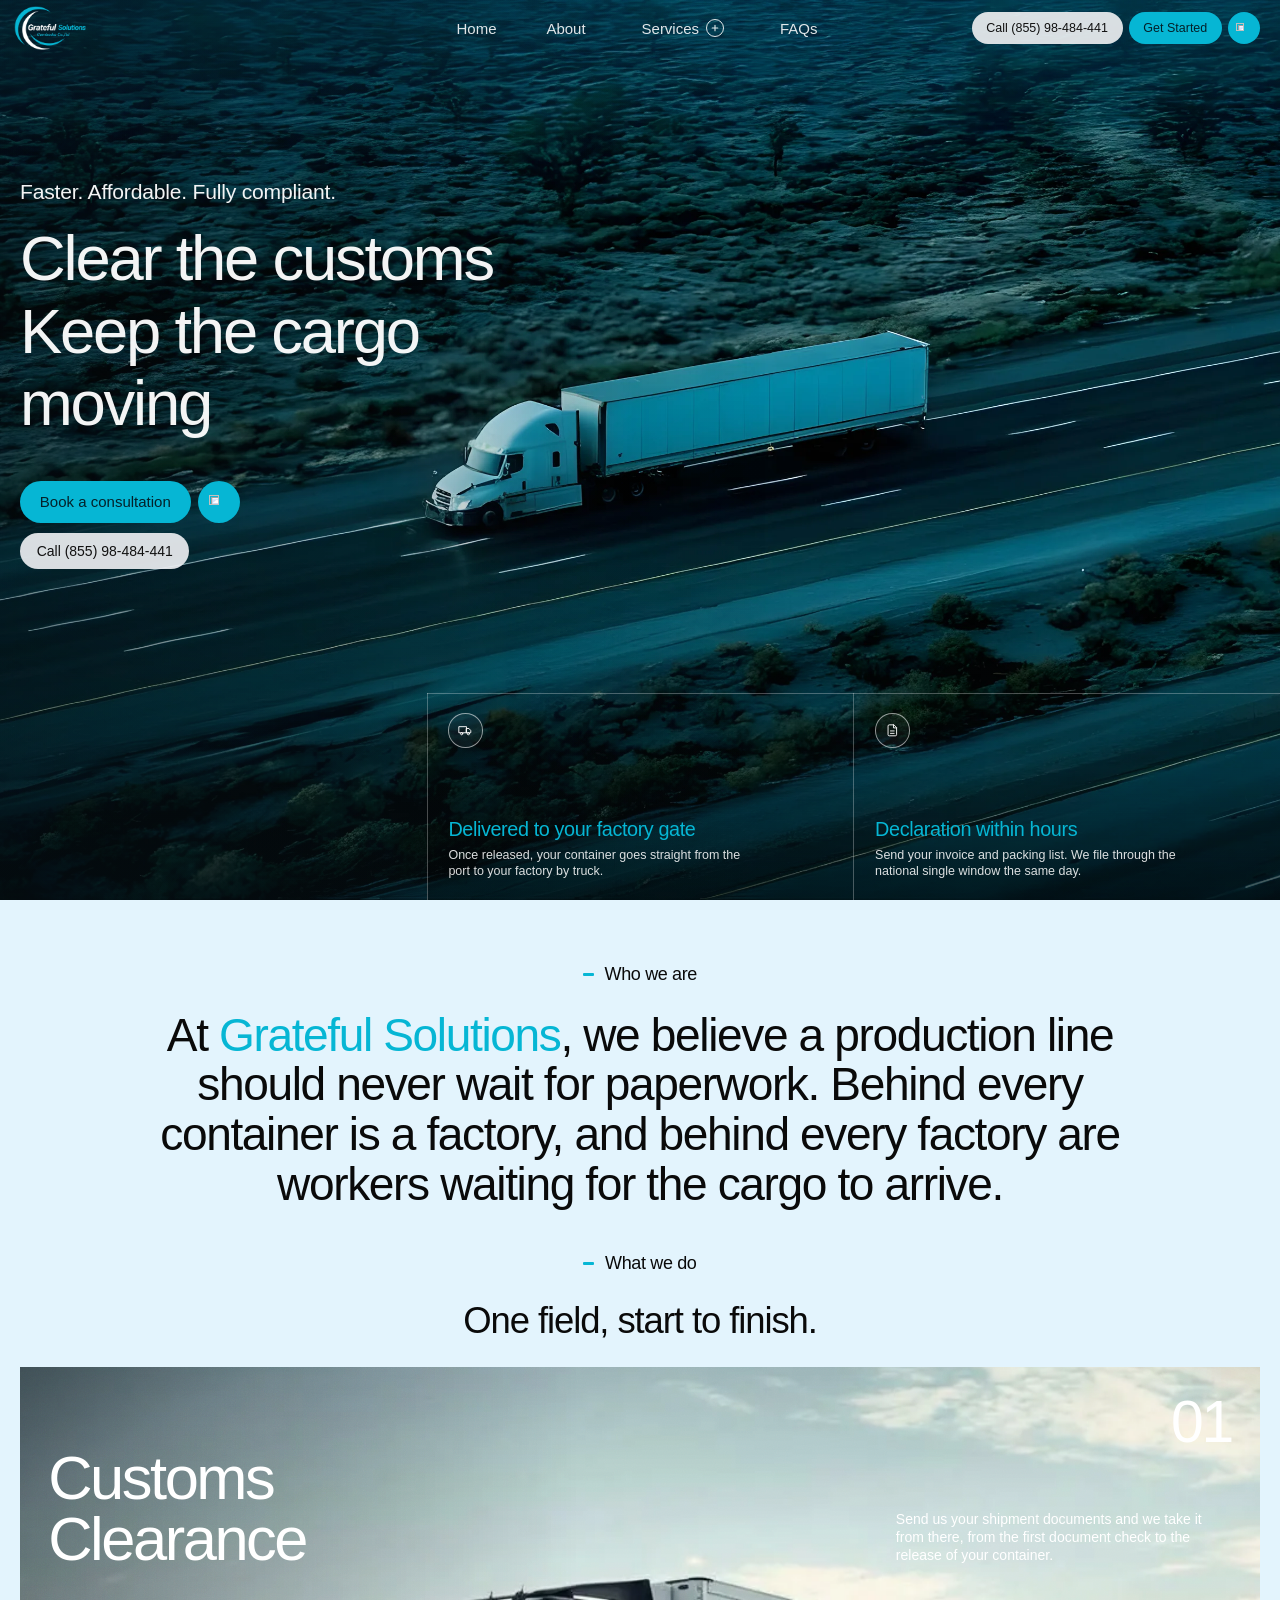
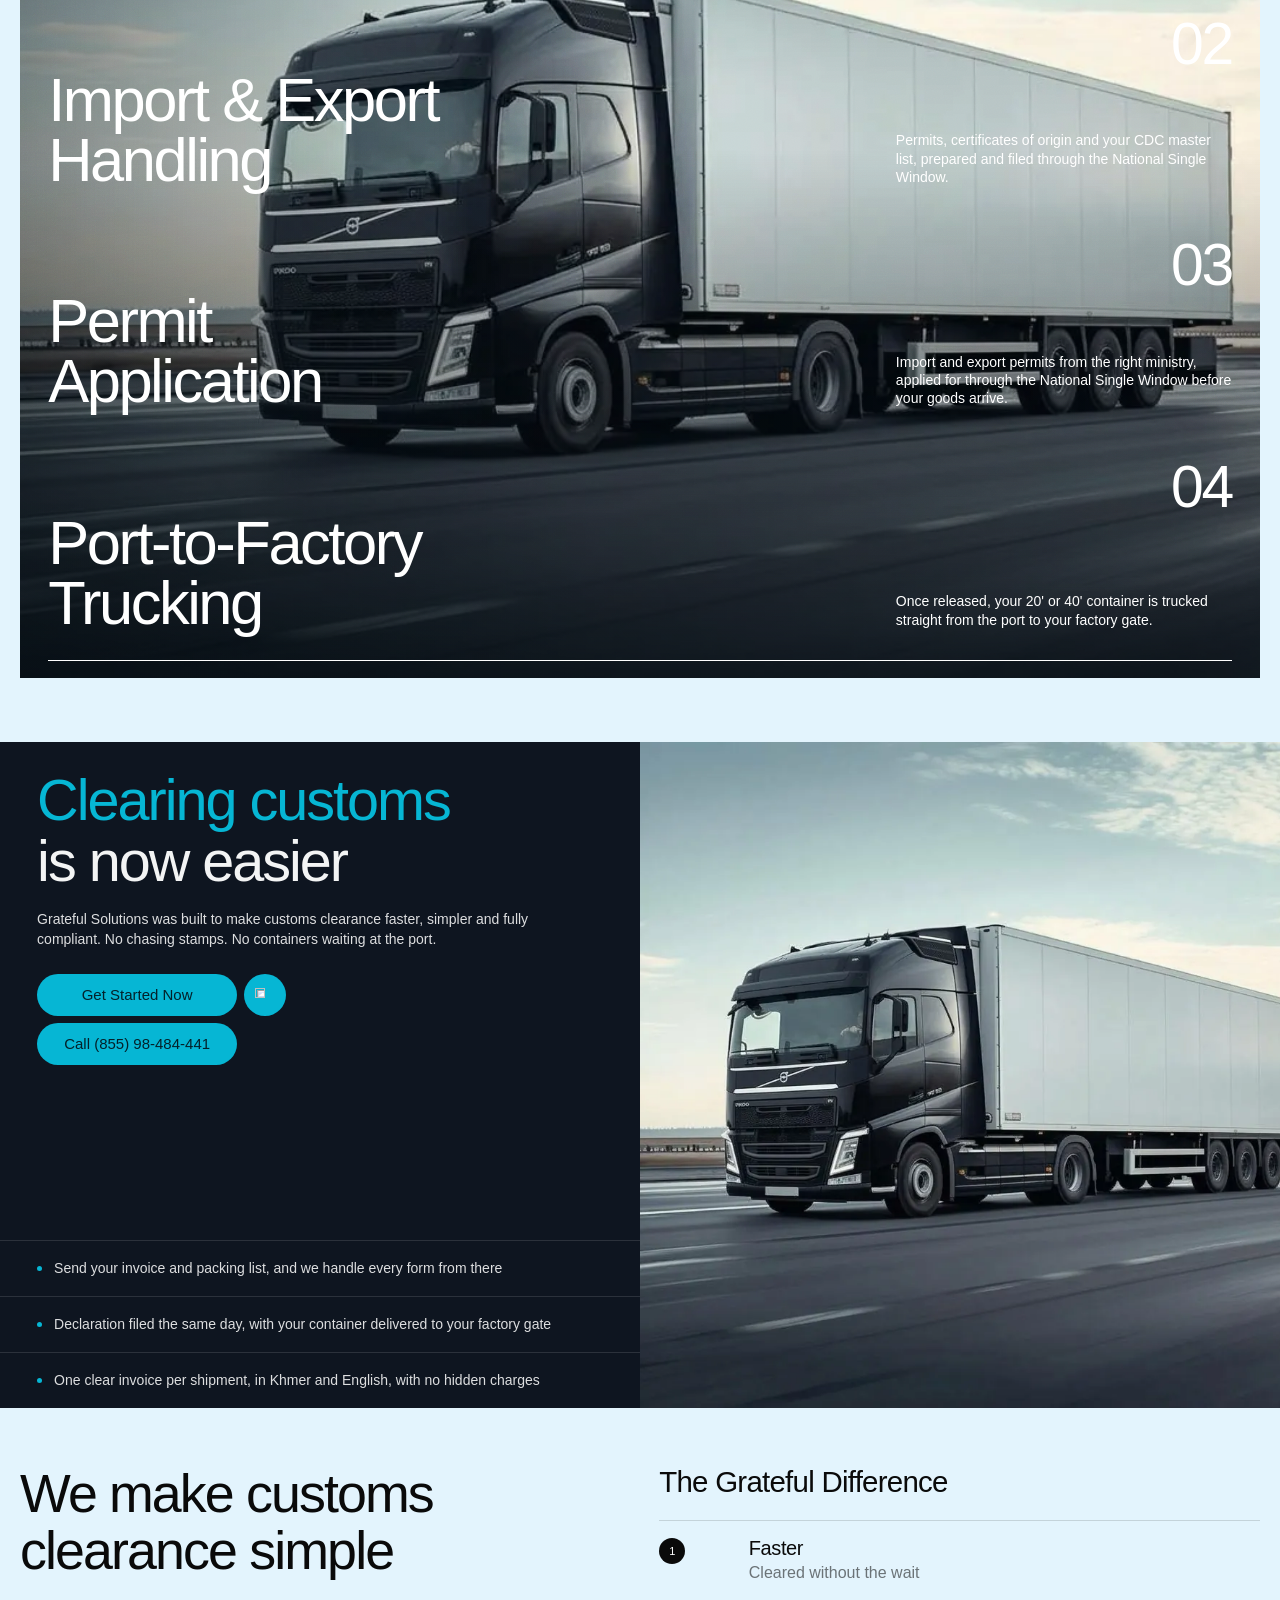
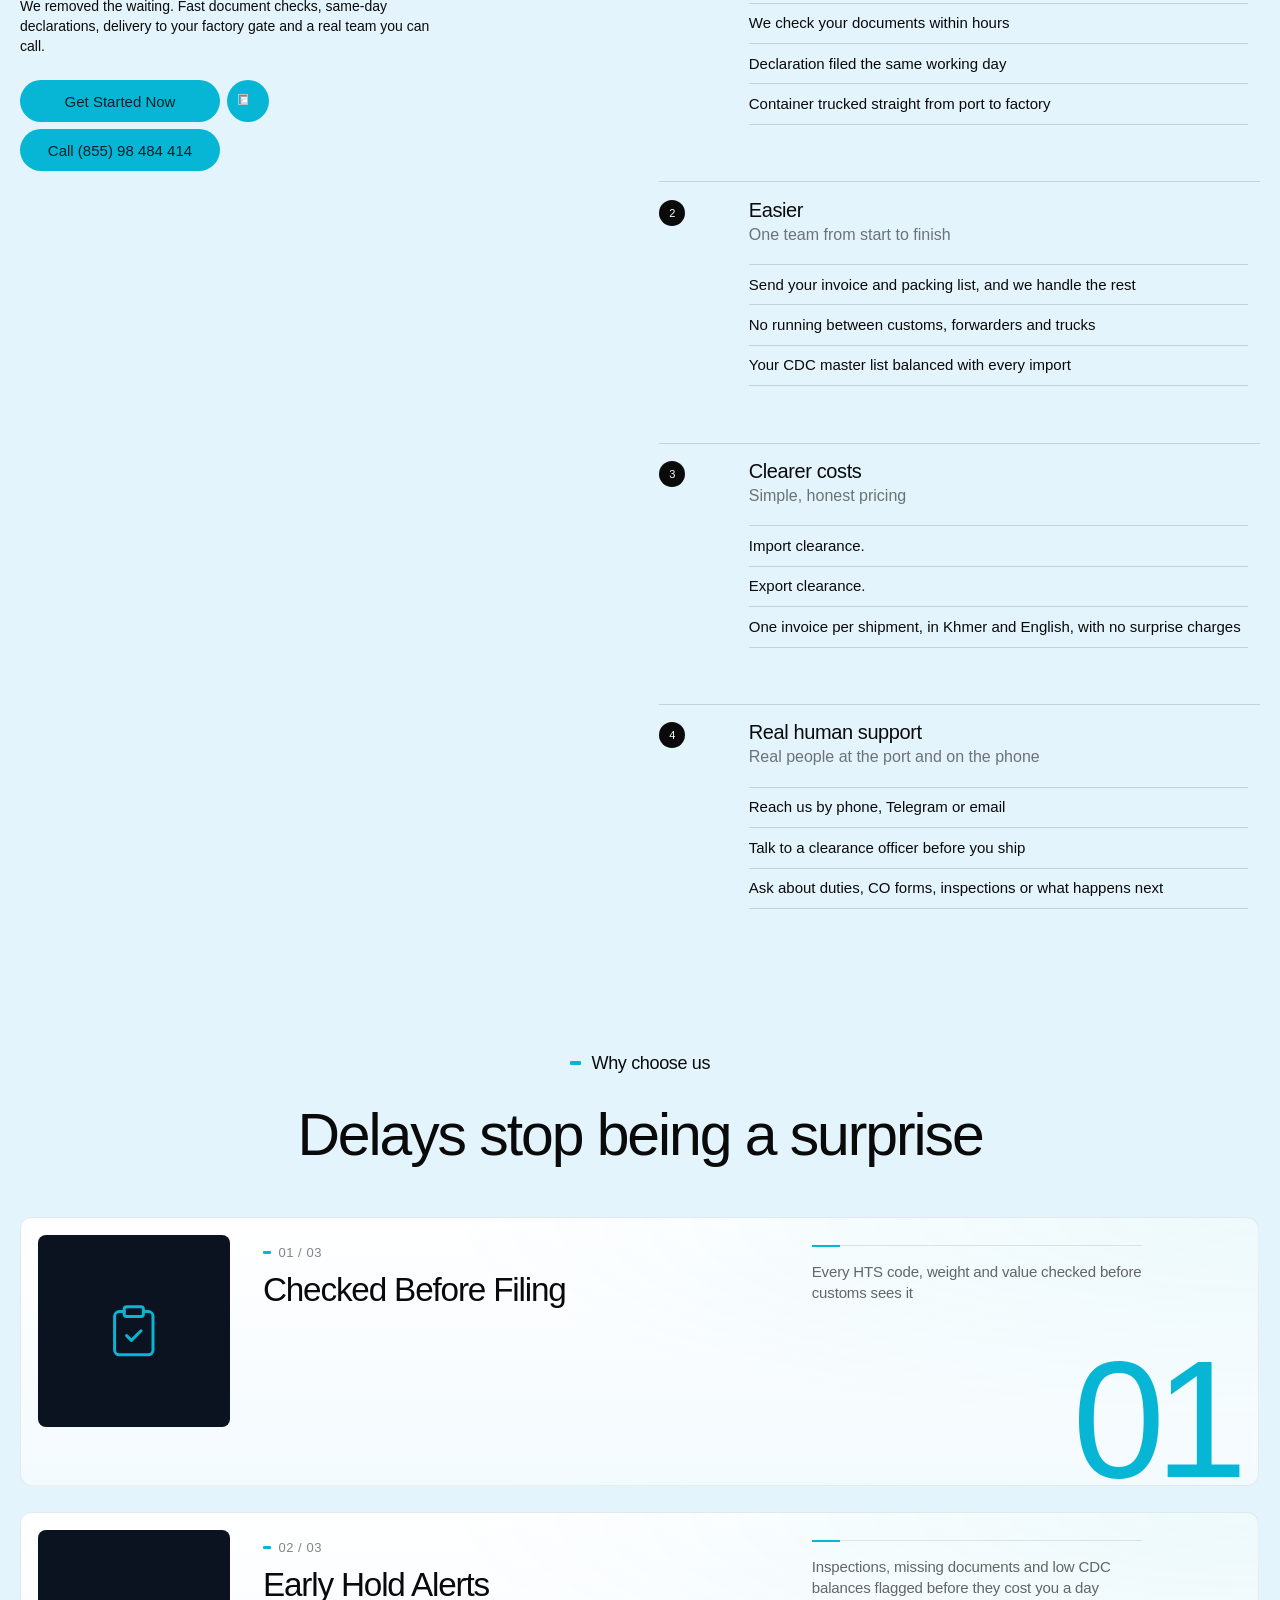
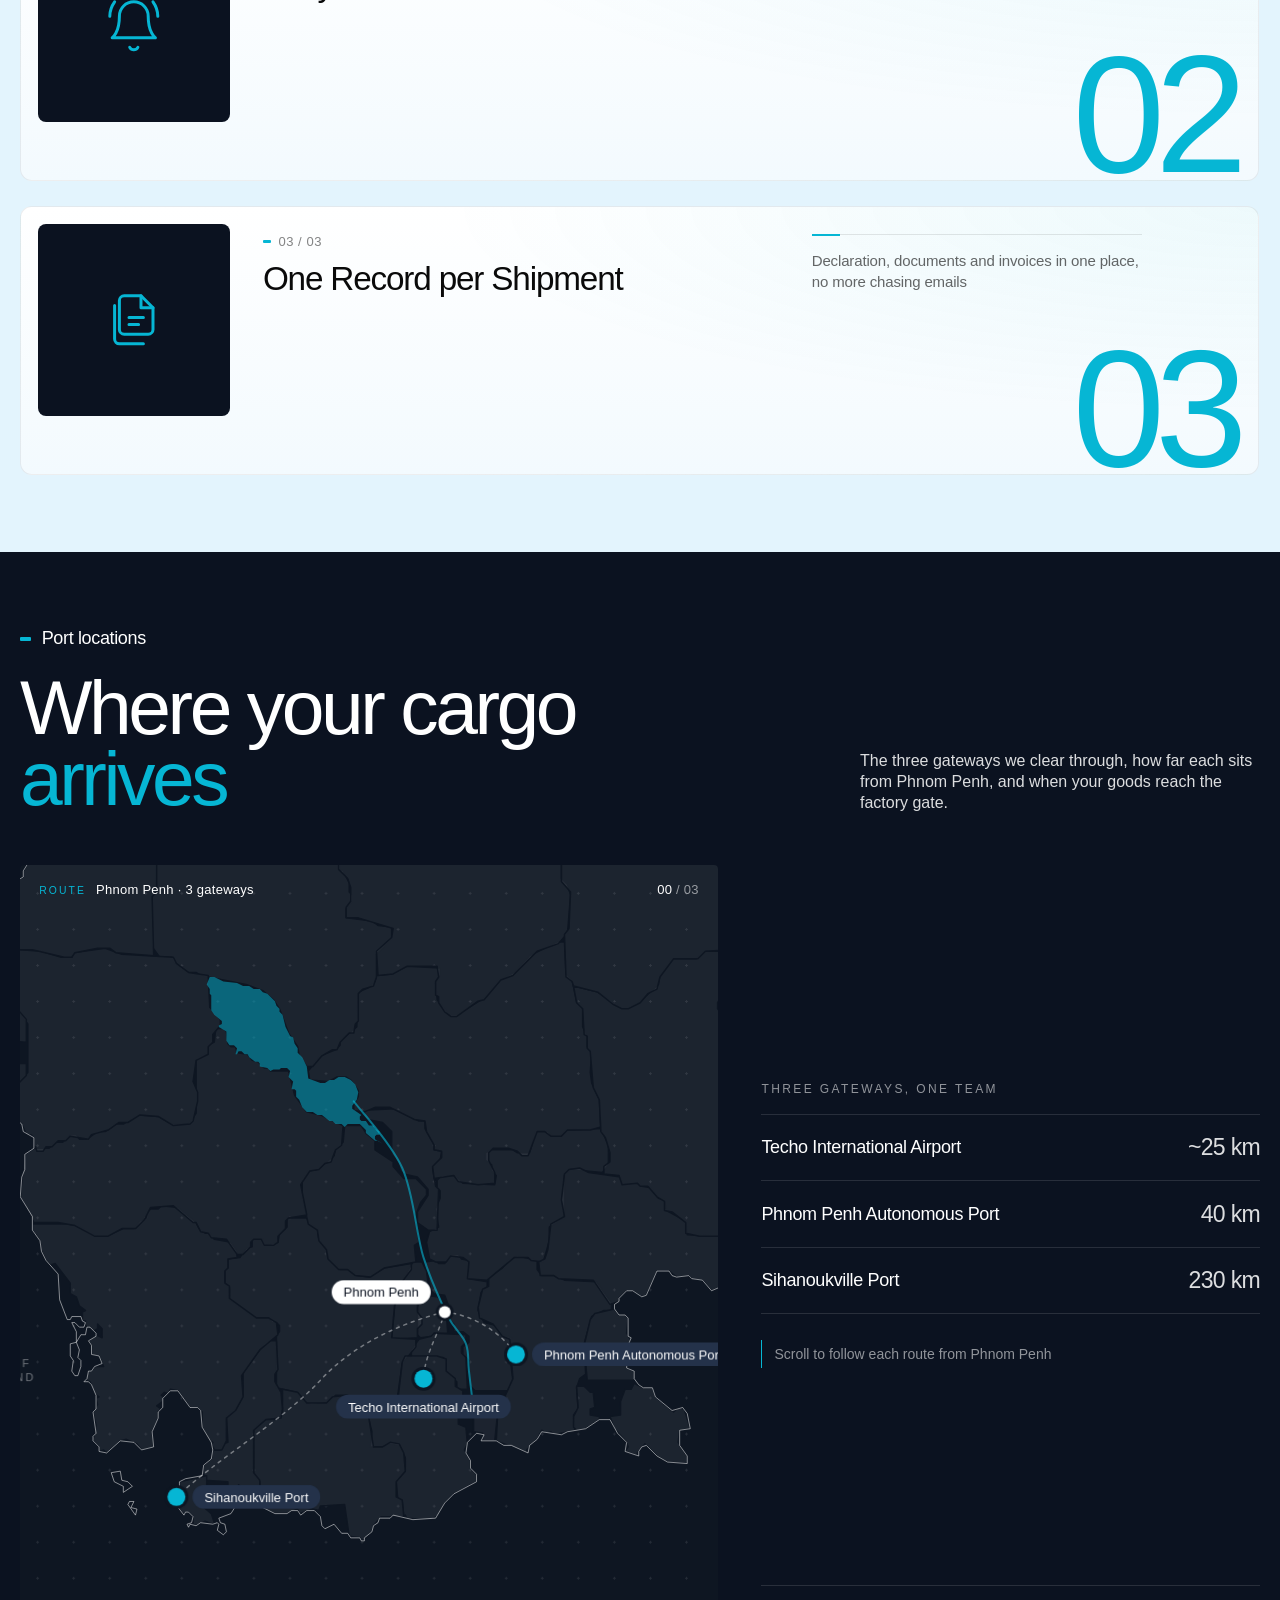
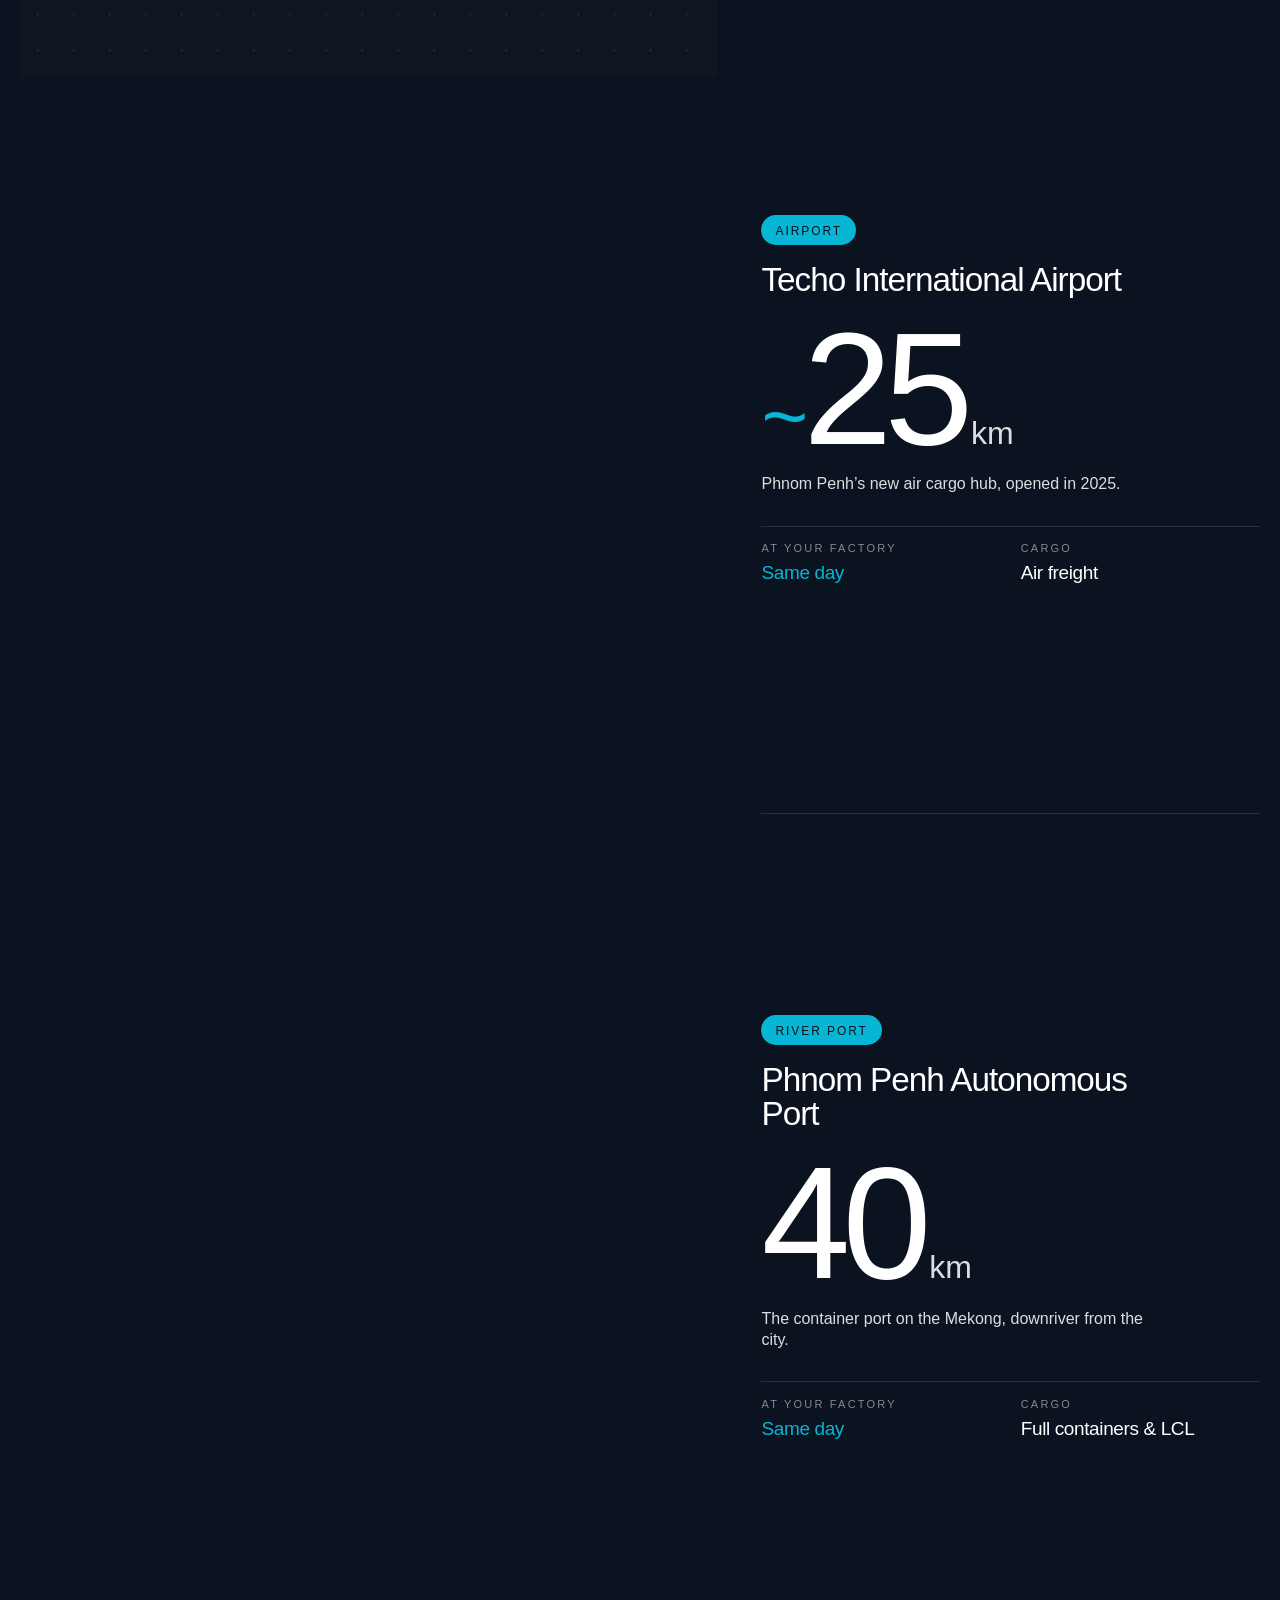
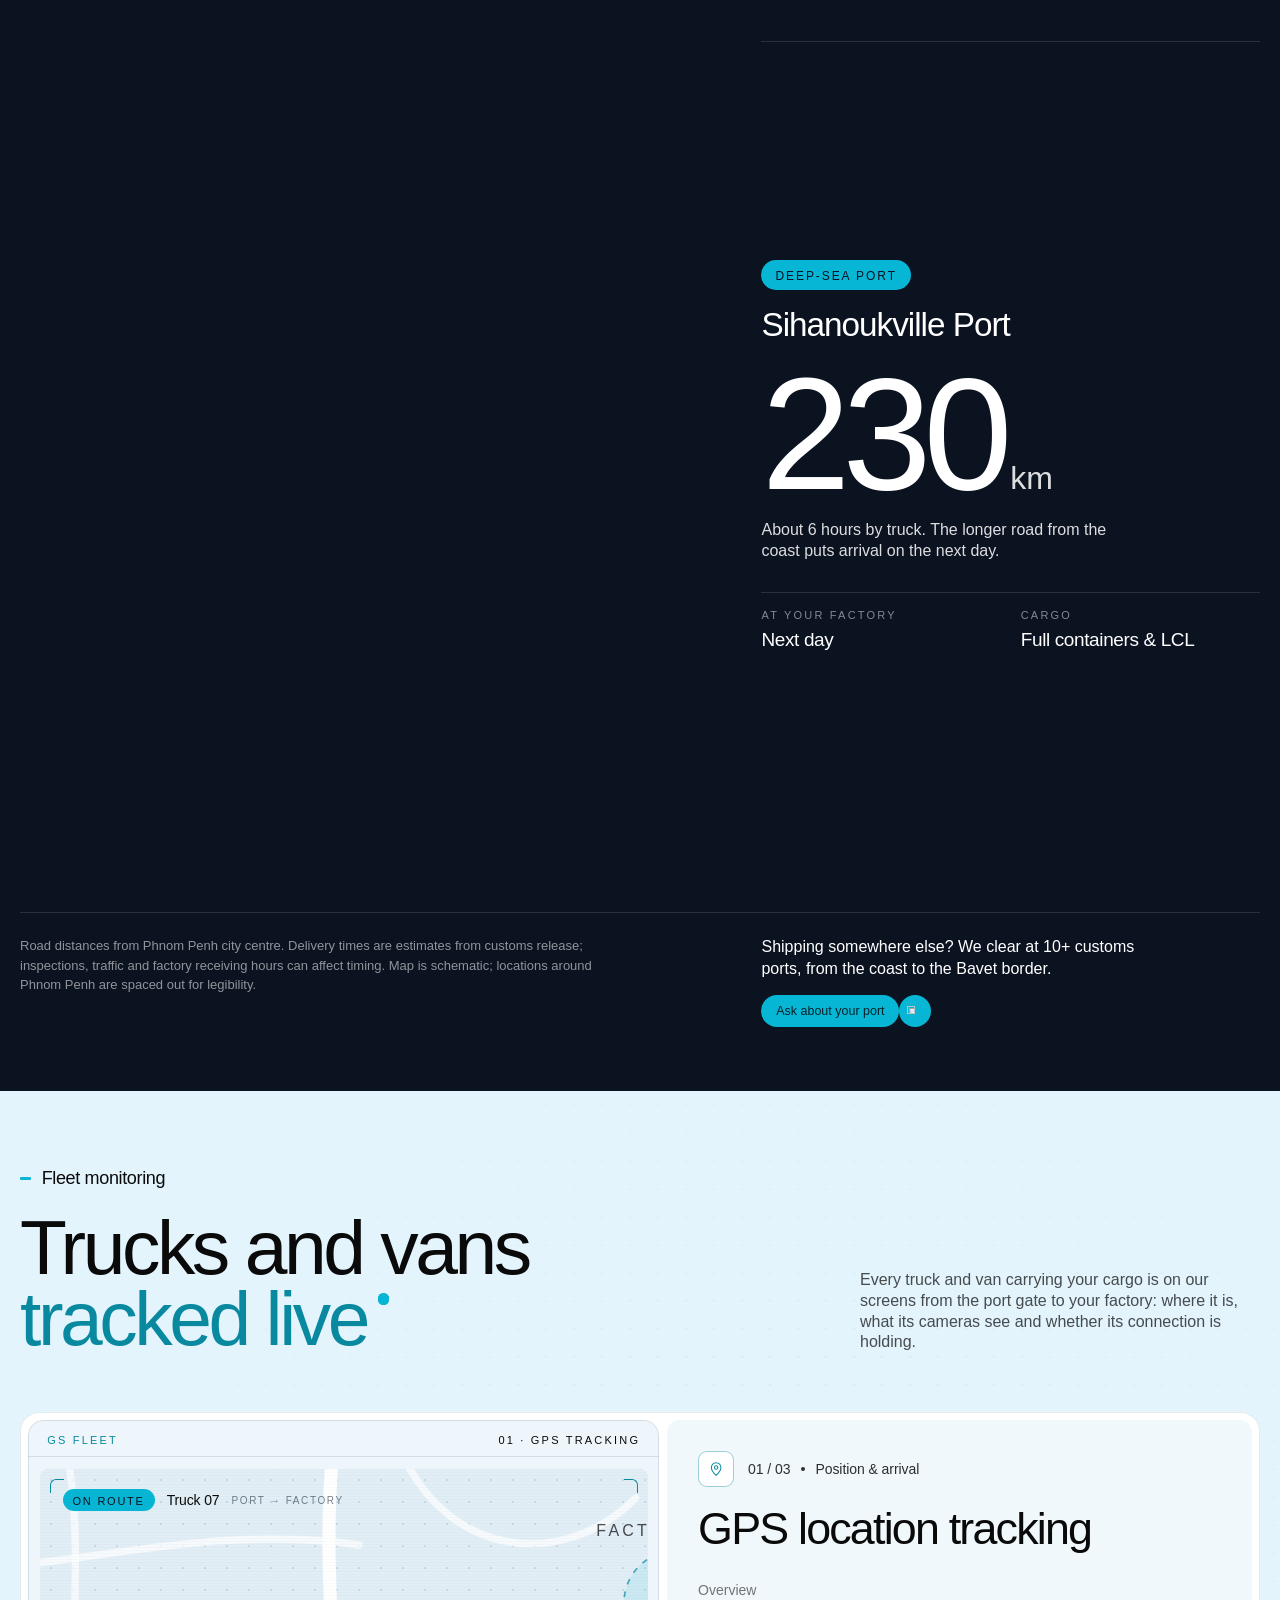
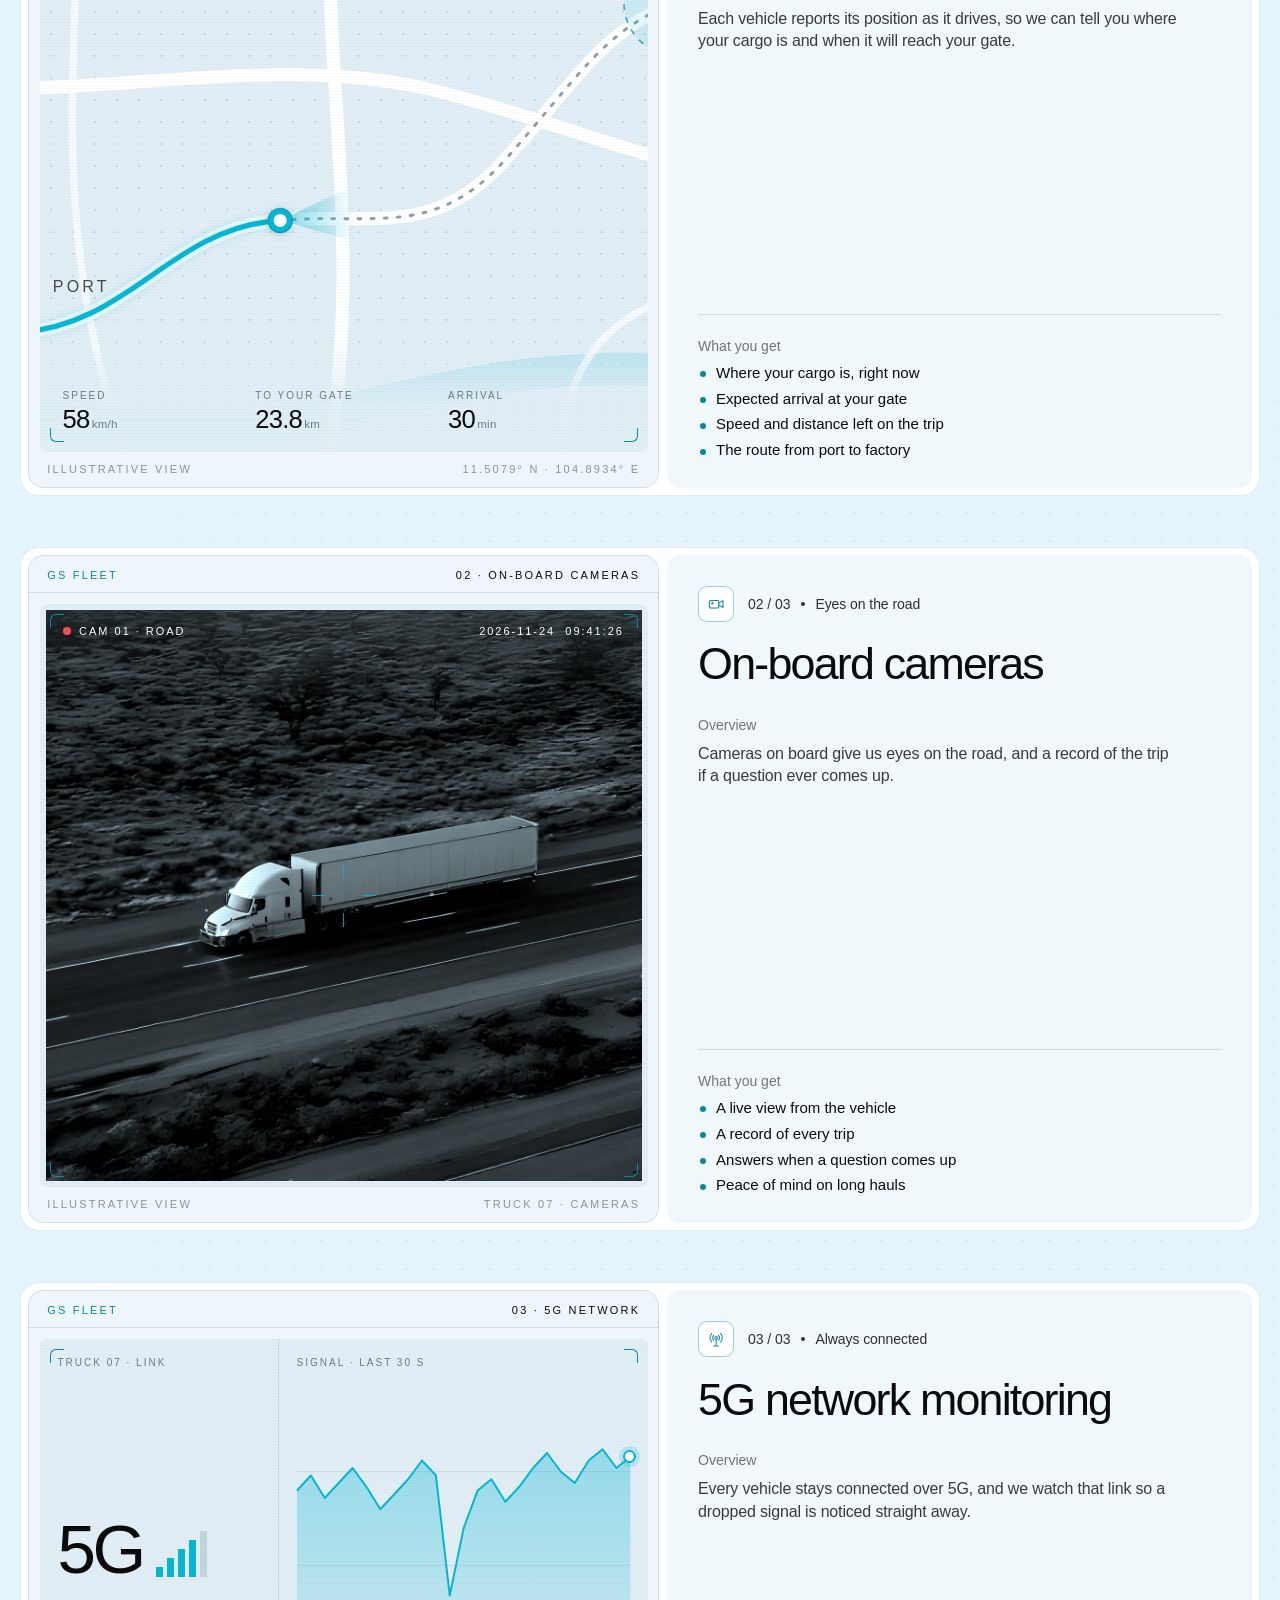
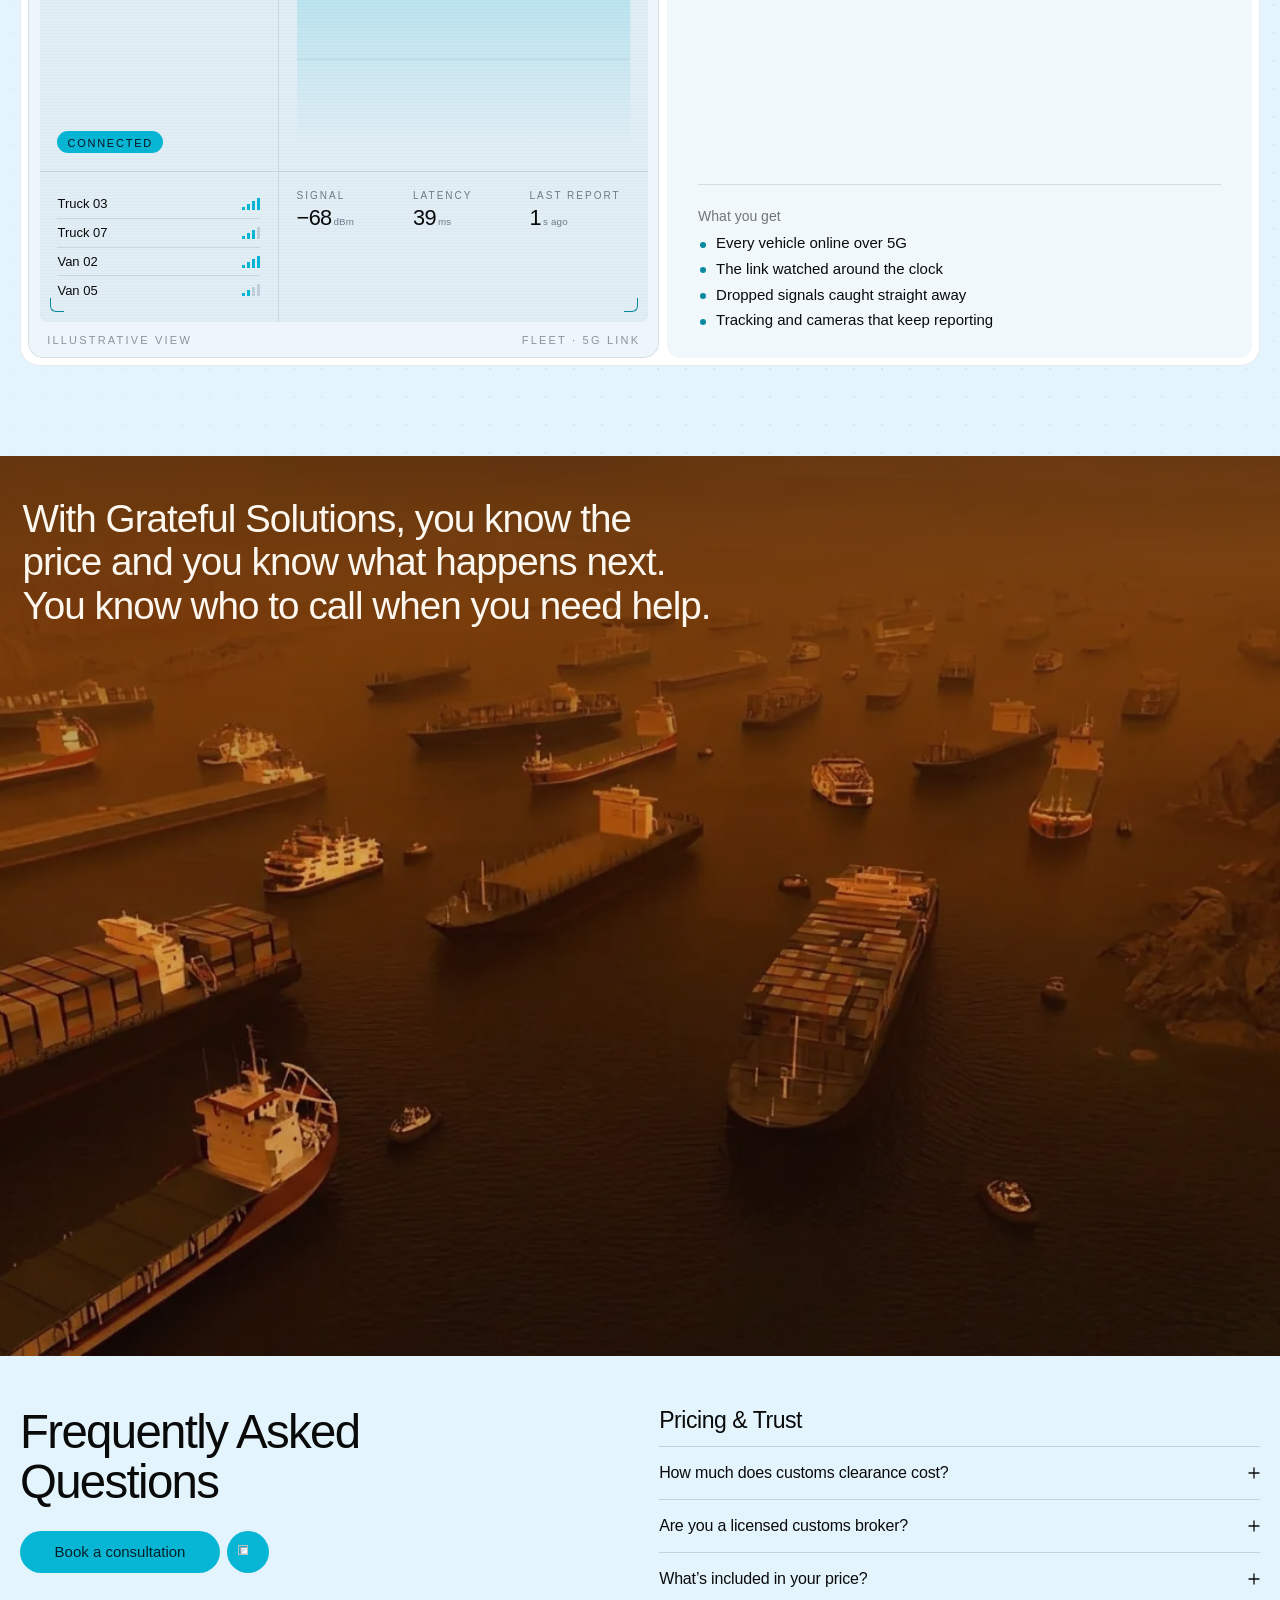
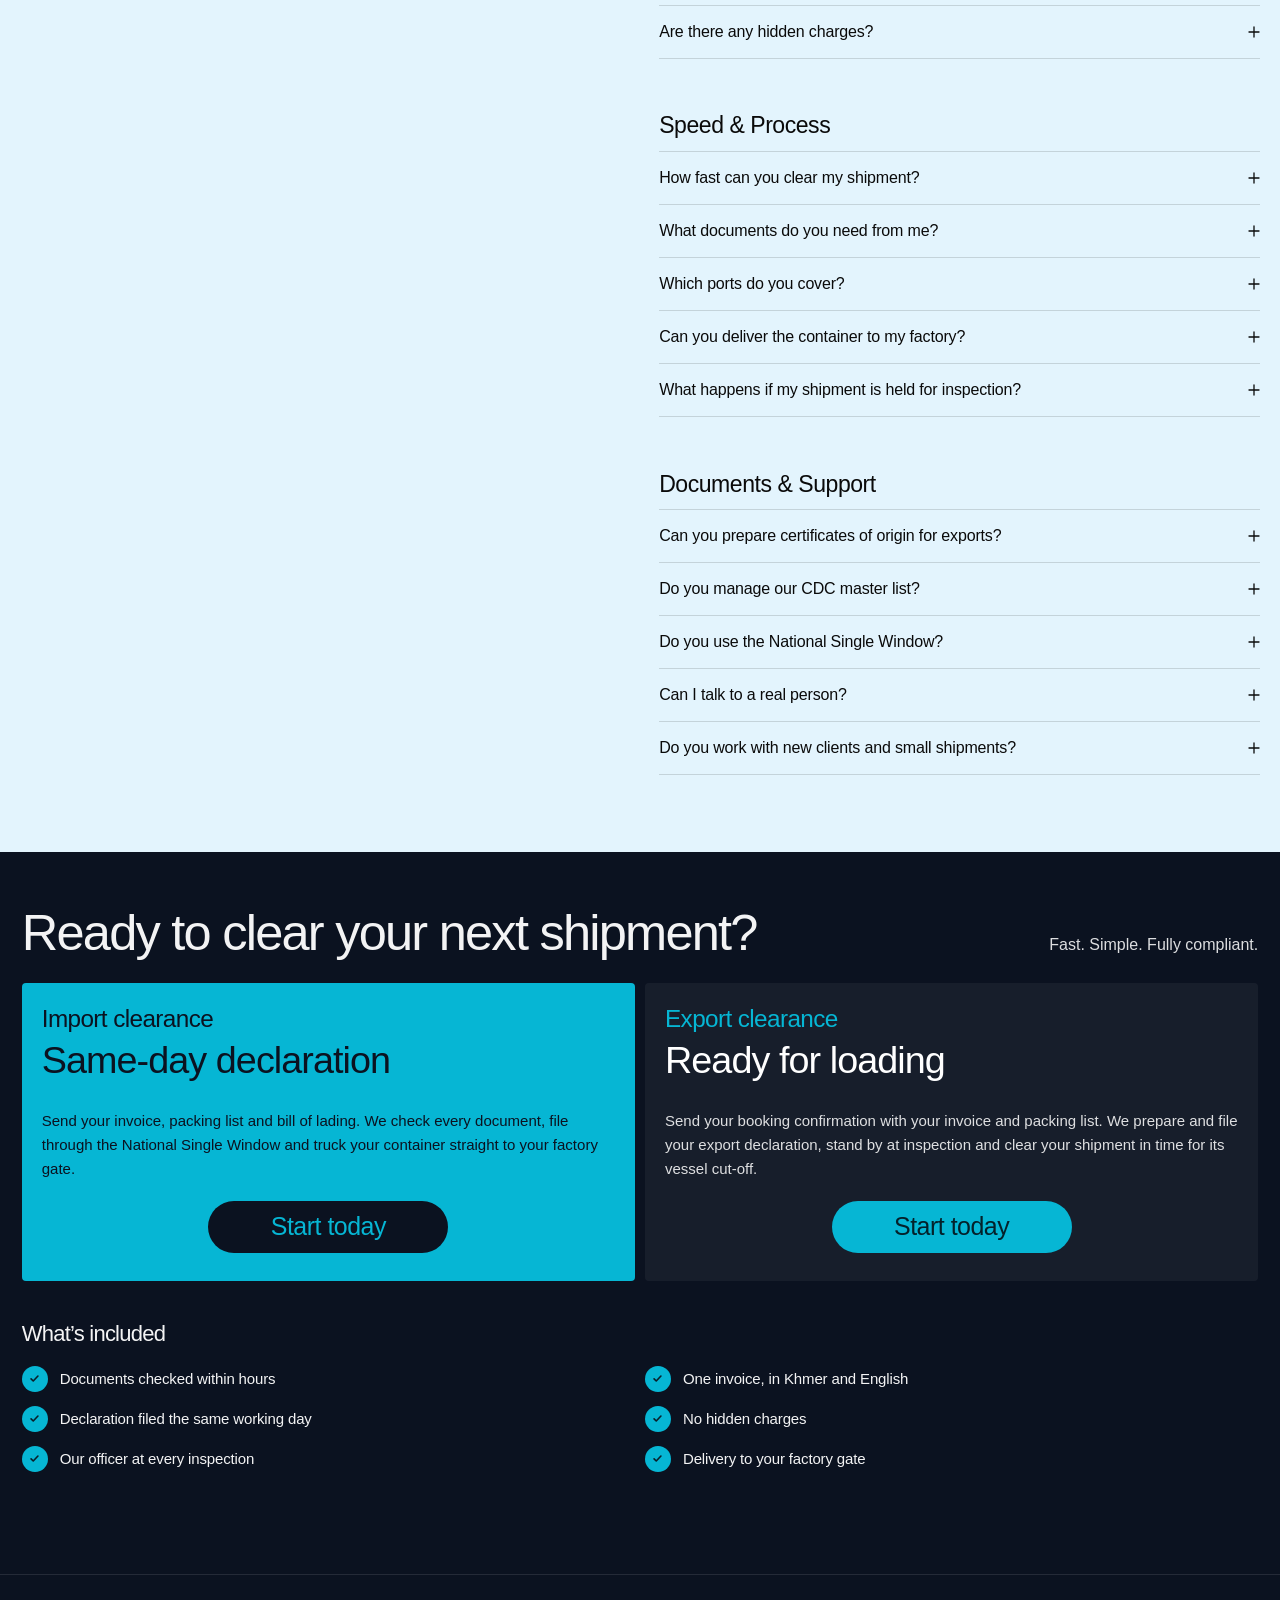
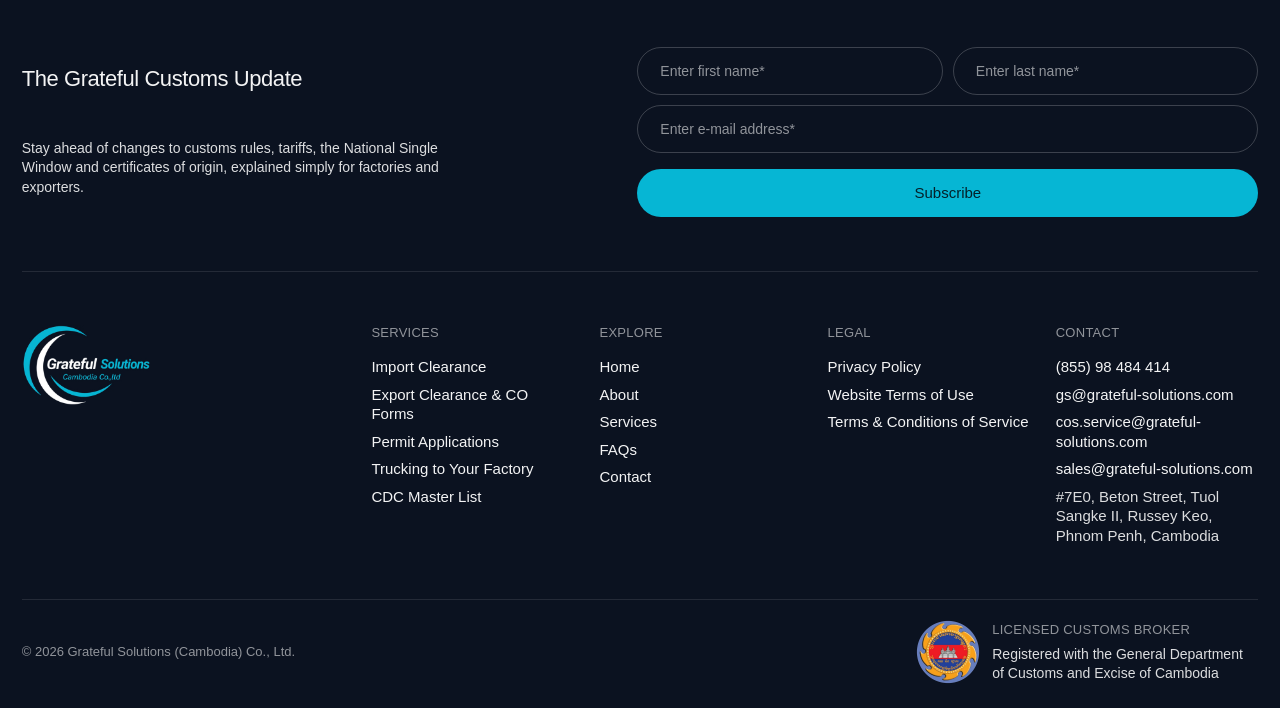
==== commit 4e3fb3be: "Use GS mark as favicon and Apple touch icon Co-Authored-By: Claude Opus 5.5 <noreply@anthropic.com>" ====
--- a/index.html
+++ b/index.html
@@ -5,7 +5,8 @@
 <meta name="viewport" content="width=device-width, initial-scale=1, viewport-fit=cover">
 <title>Grateful Solutions Cambodia — Customs clearance & trucking</title>
 <meta name="description" content="Customs clearance through Cambodia&rsquo;s national single window, with trucking from port to factory gate.">
-<link rel="icon" href="assets/img/logo-dark.webp" type="image/webp">
+<link rel="icon" href="/favicon.ico" sizes="any">
+<link rel="apple-touch-icon" href="/apple-touch-icon.png">
 <link rel="preload" href="assets/fonts/GSCompressed-Regular.woff2" as="font" type="font/woff2" crossorigin>
 <link rel="preload" href="assets/img/hero-deep-3200.webp" as="image" fetchpriority="high" media="(min-width: 861px)">
 <link rel="preload" href="assets/img/hero-deep-2400.webp" as="image" fetchpriority="high" media="(max-width: 860px)">
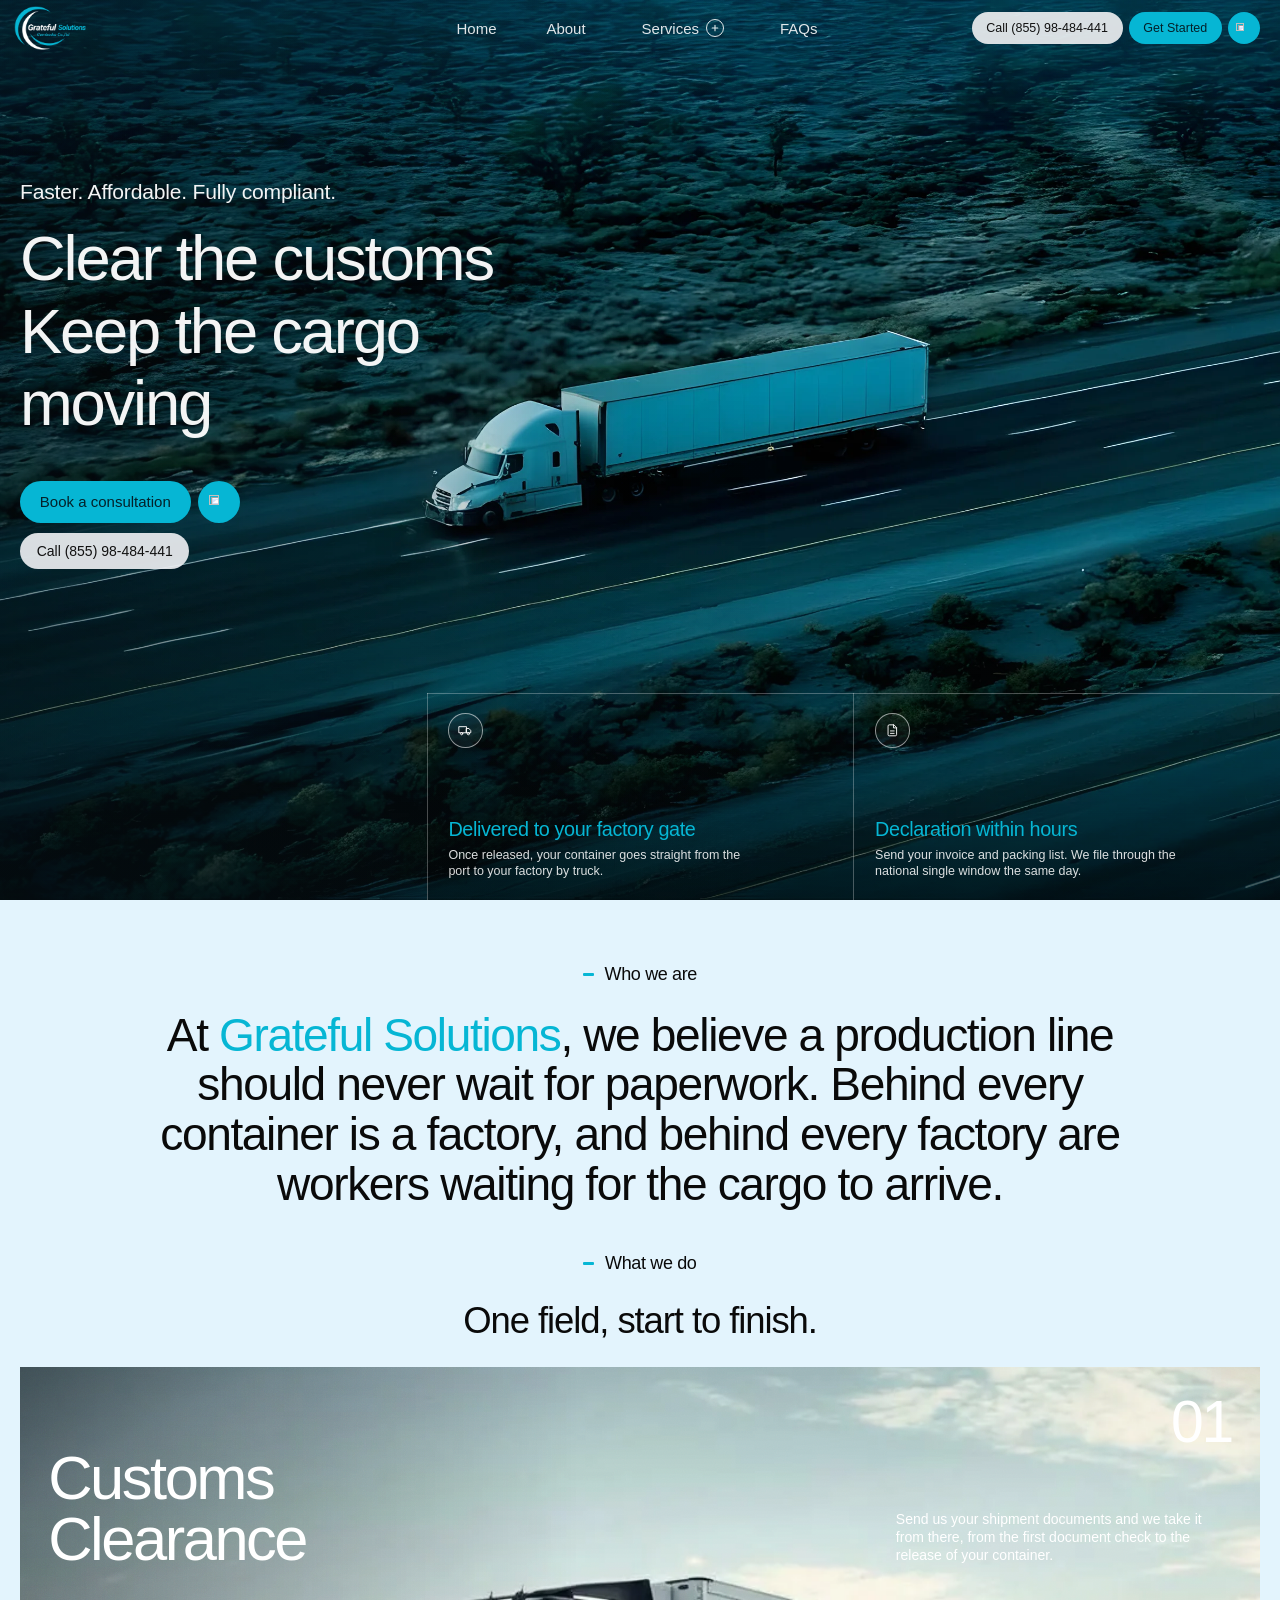
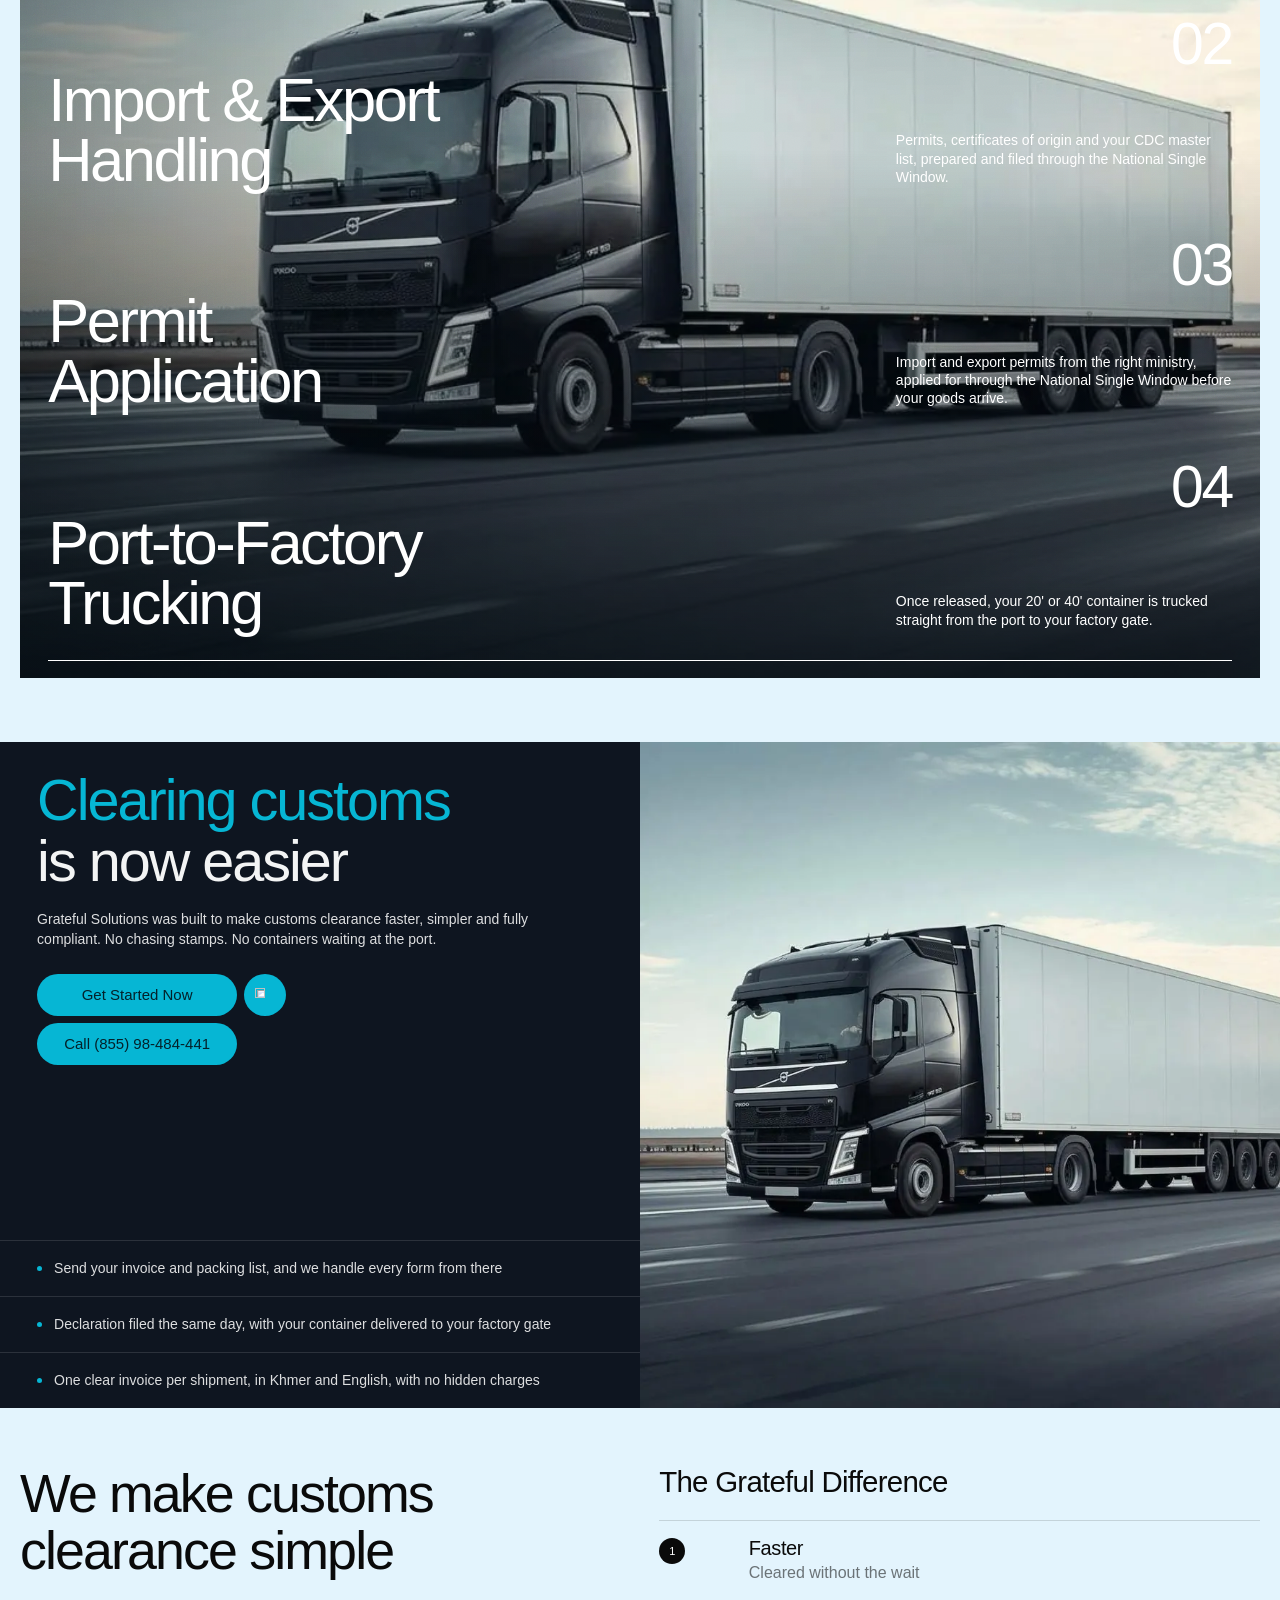
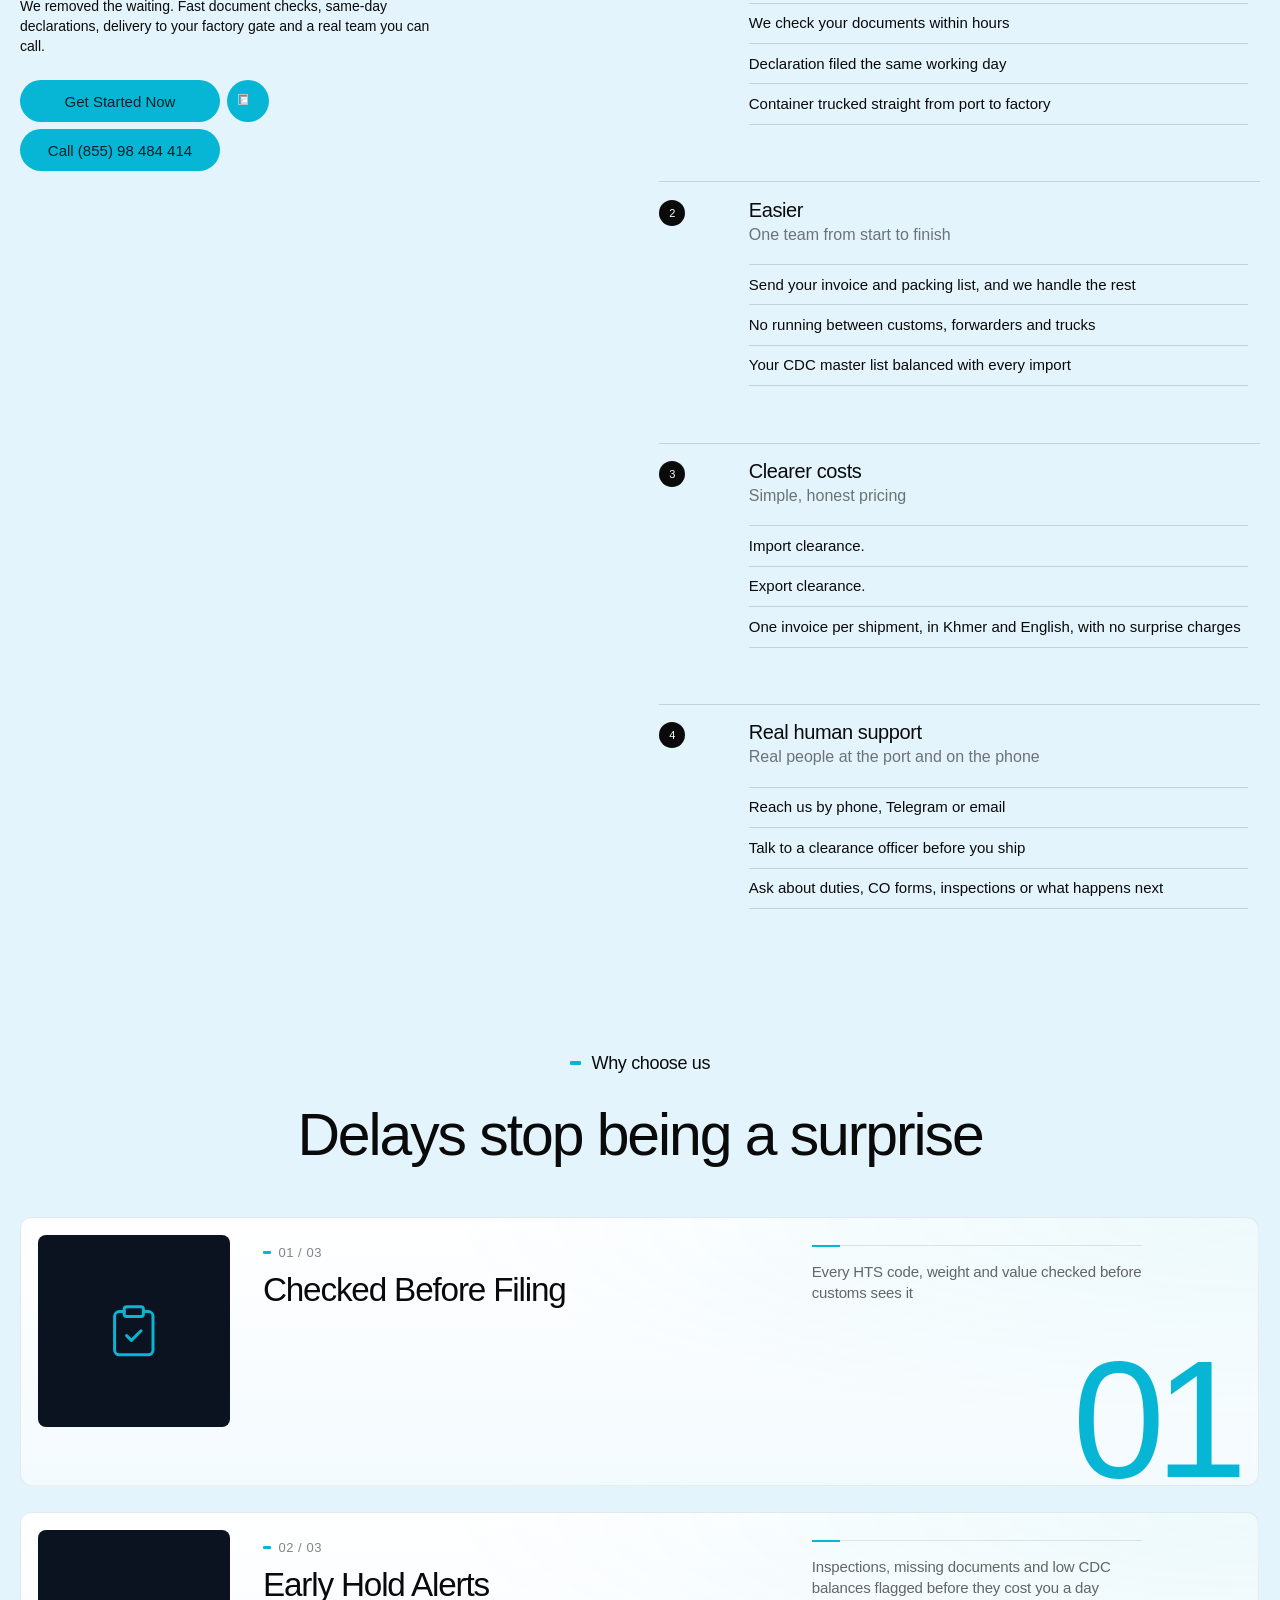
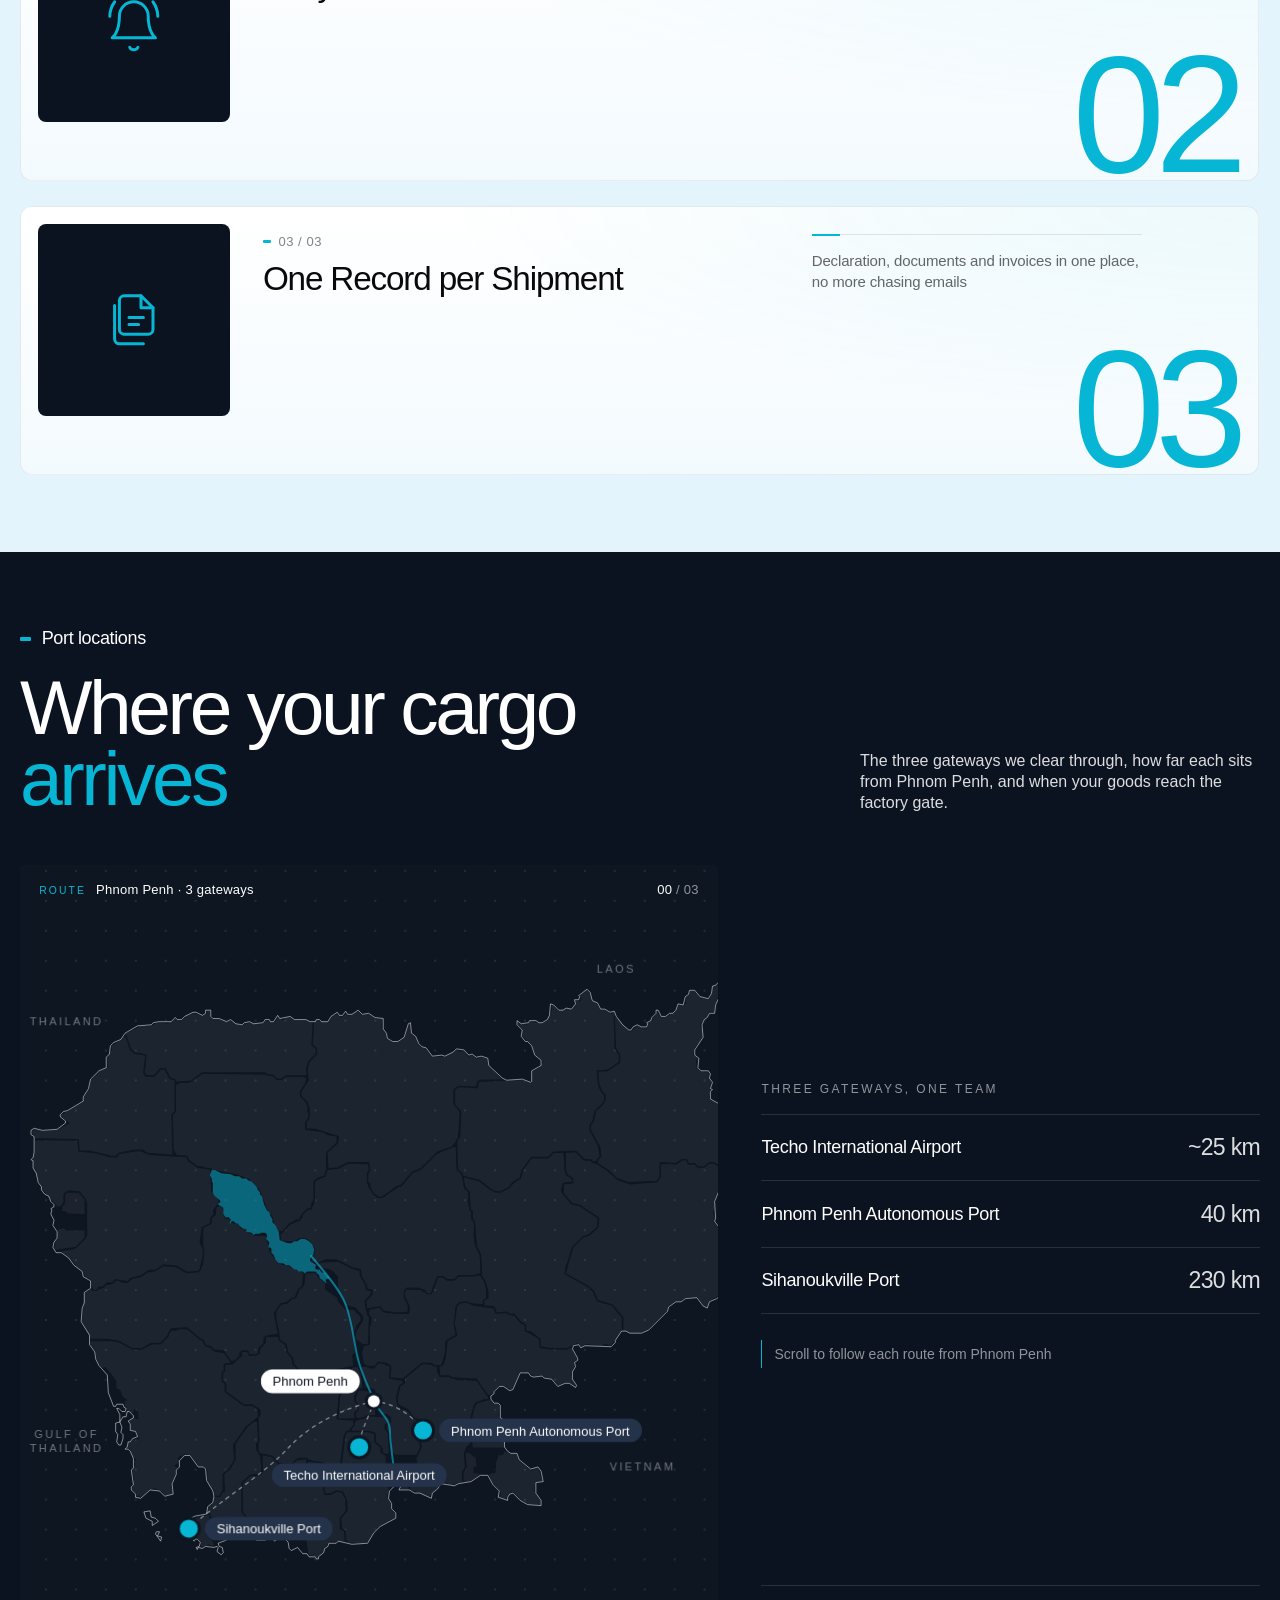
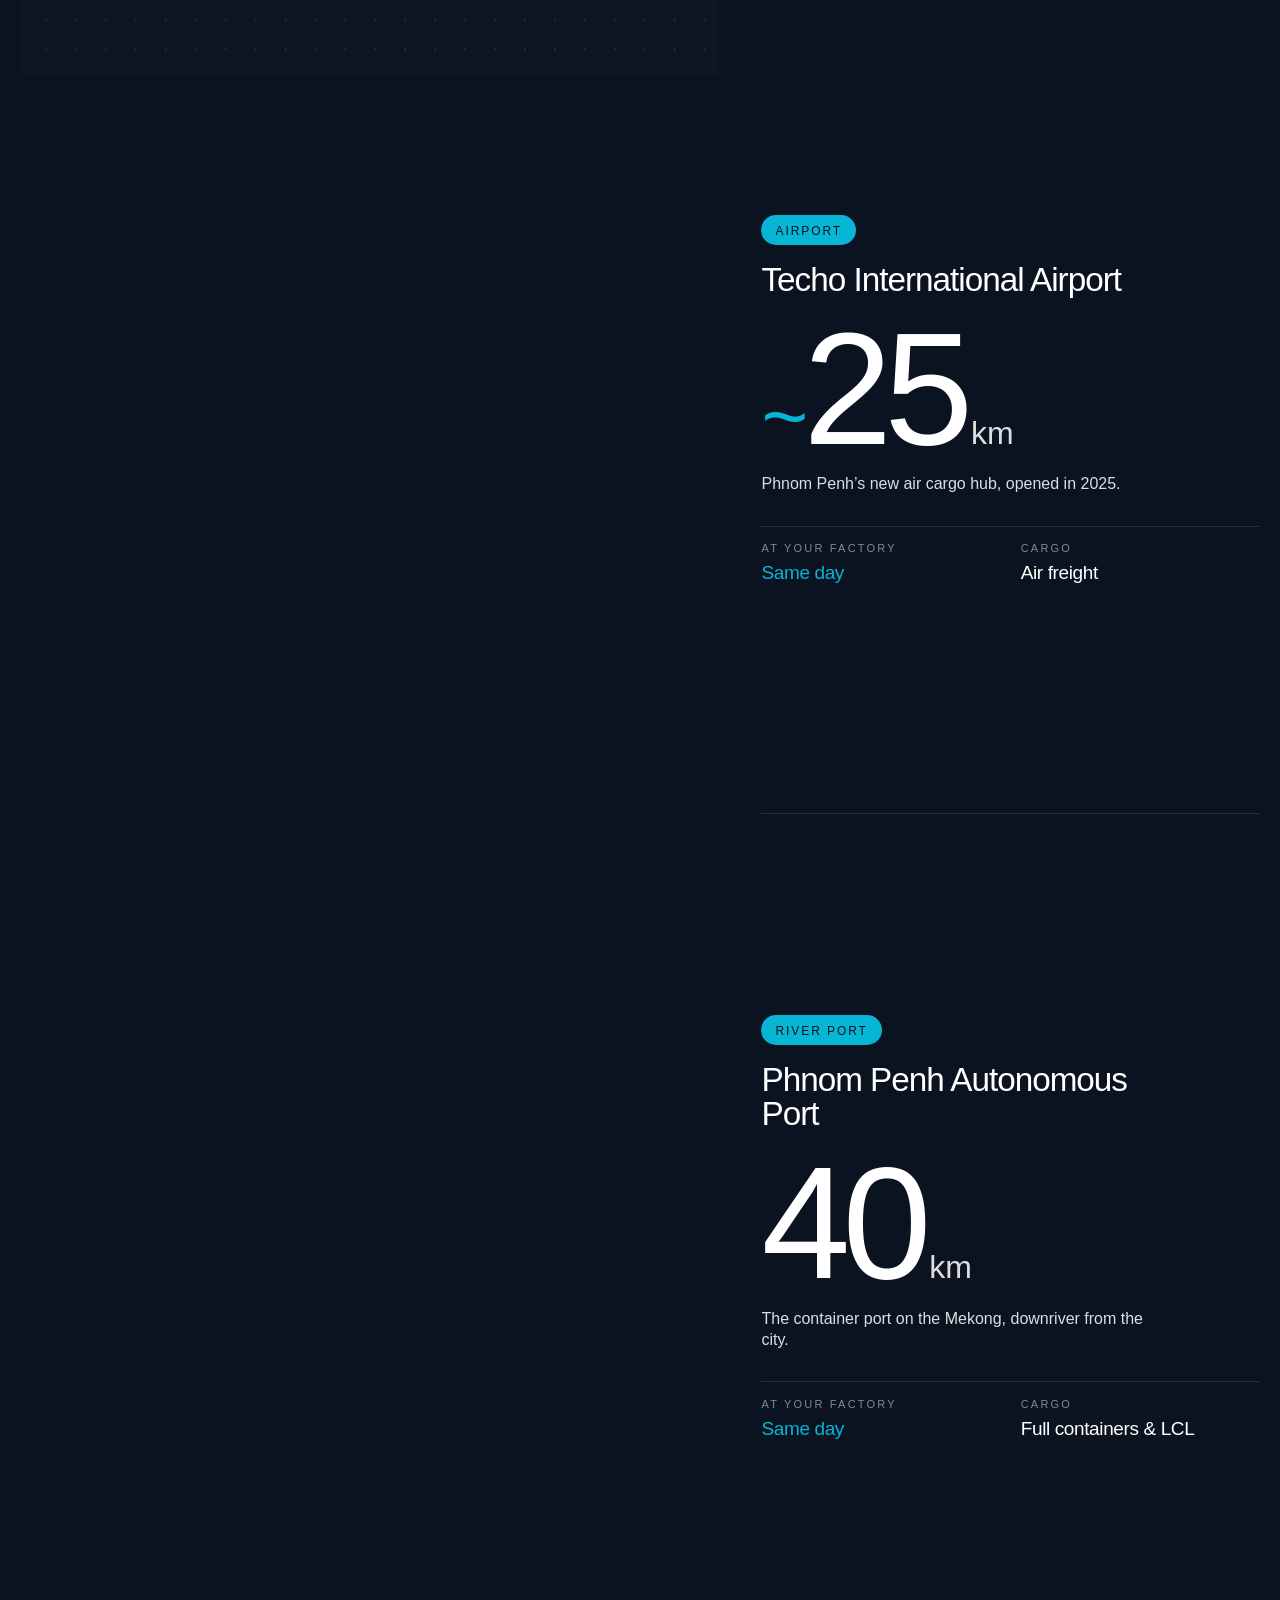
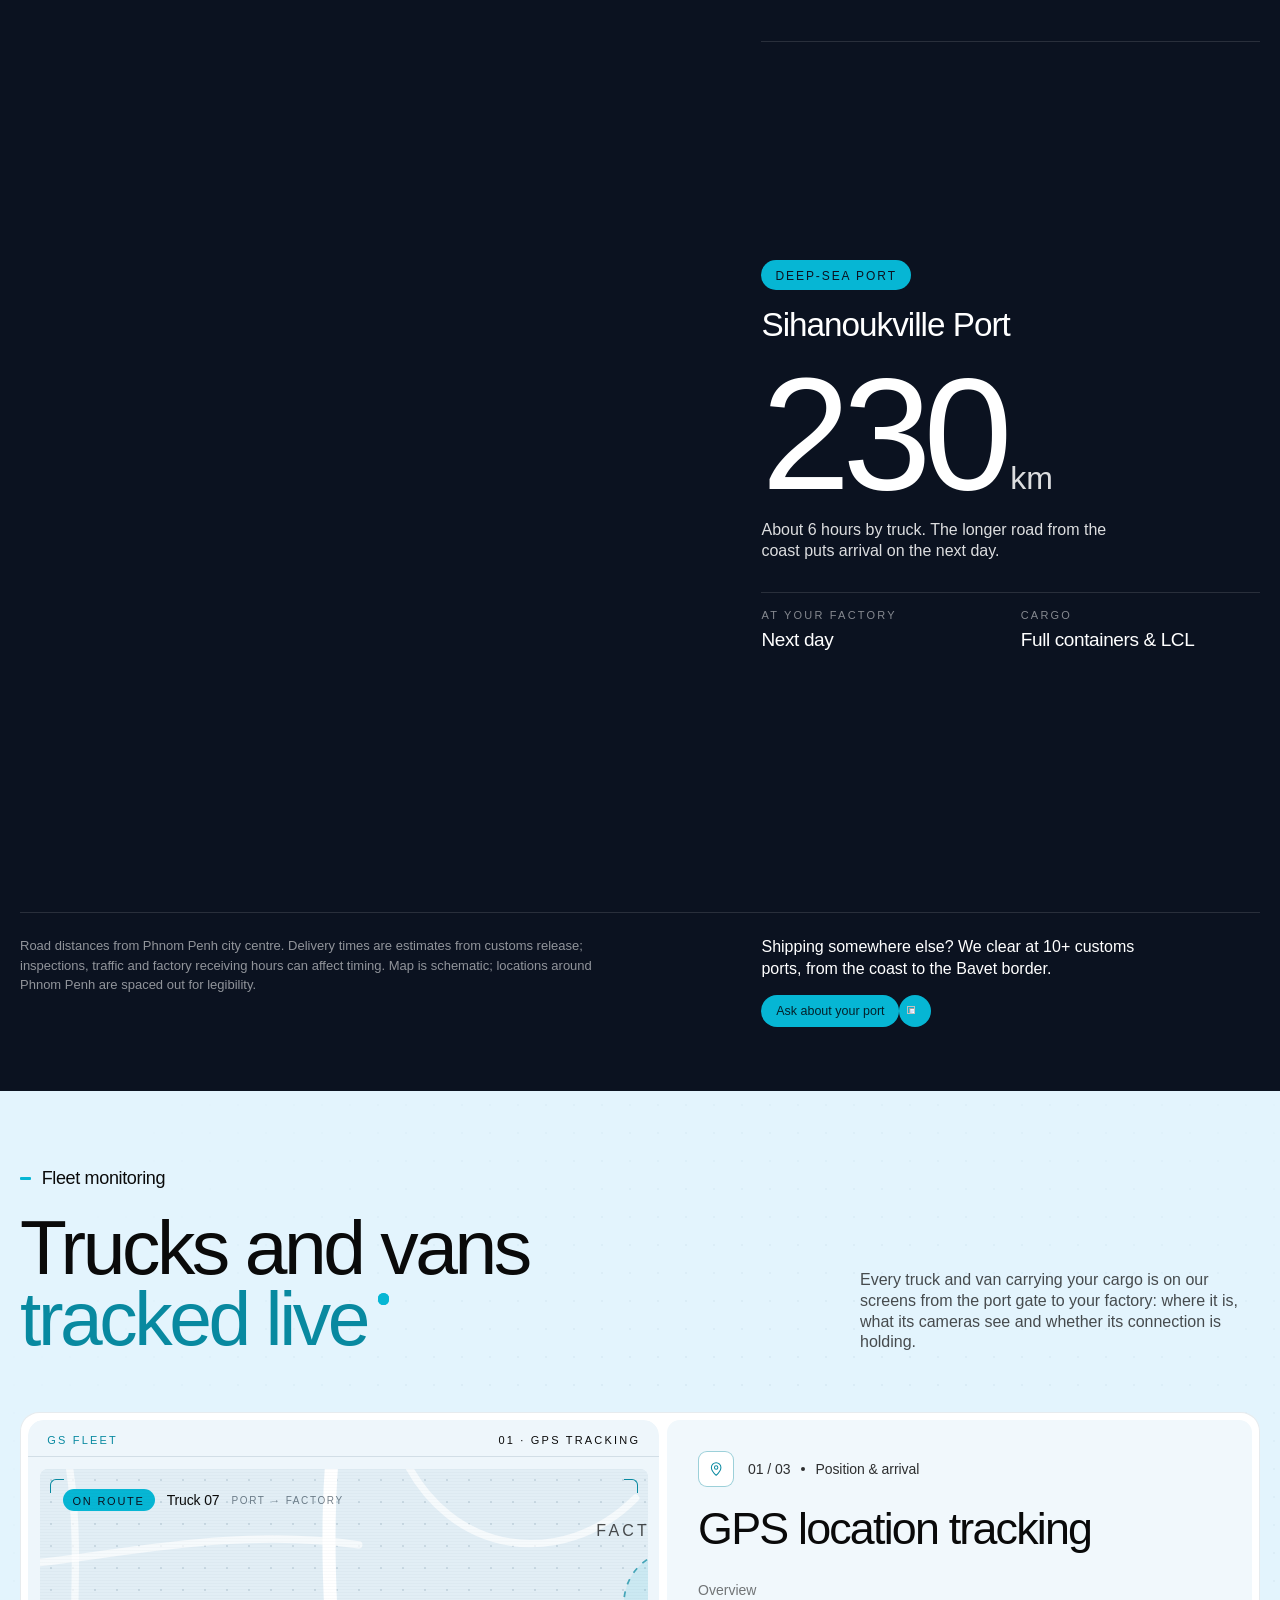
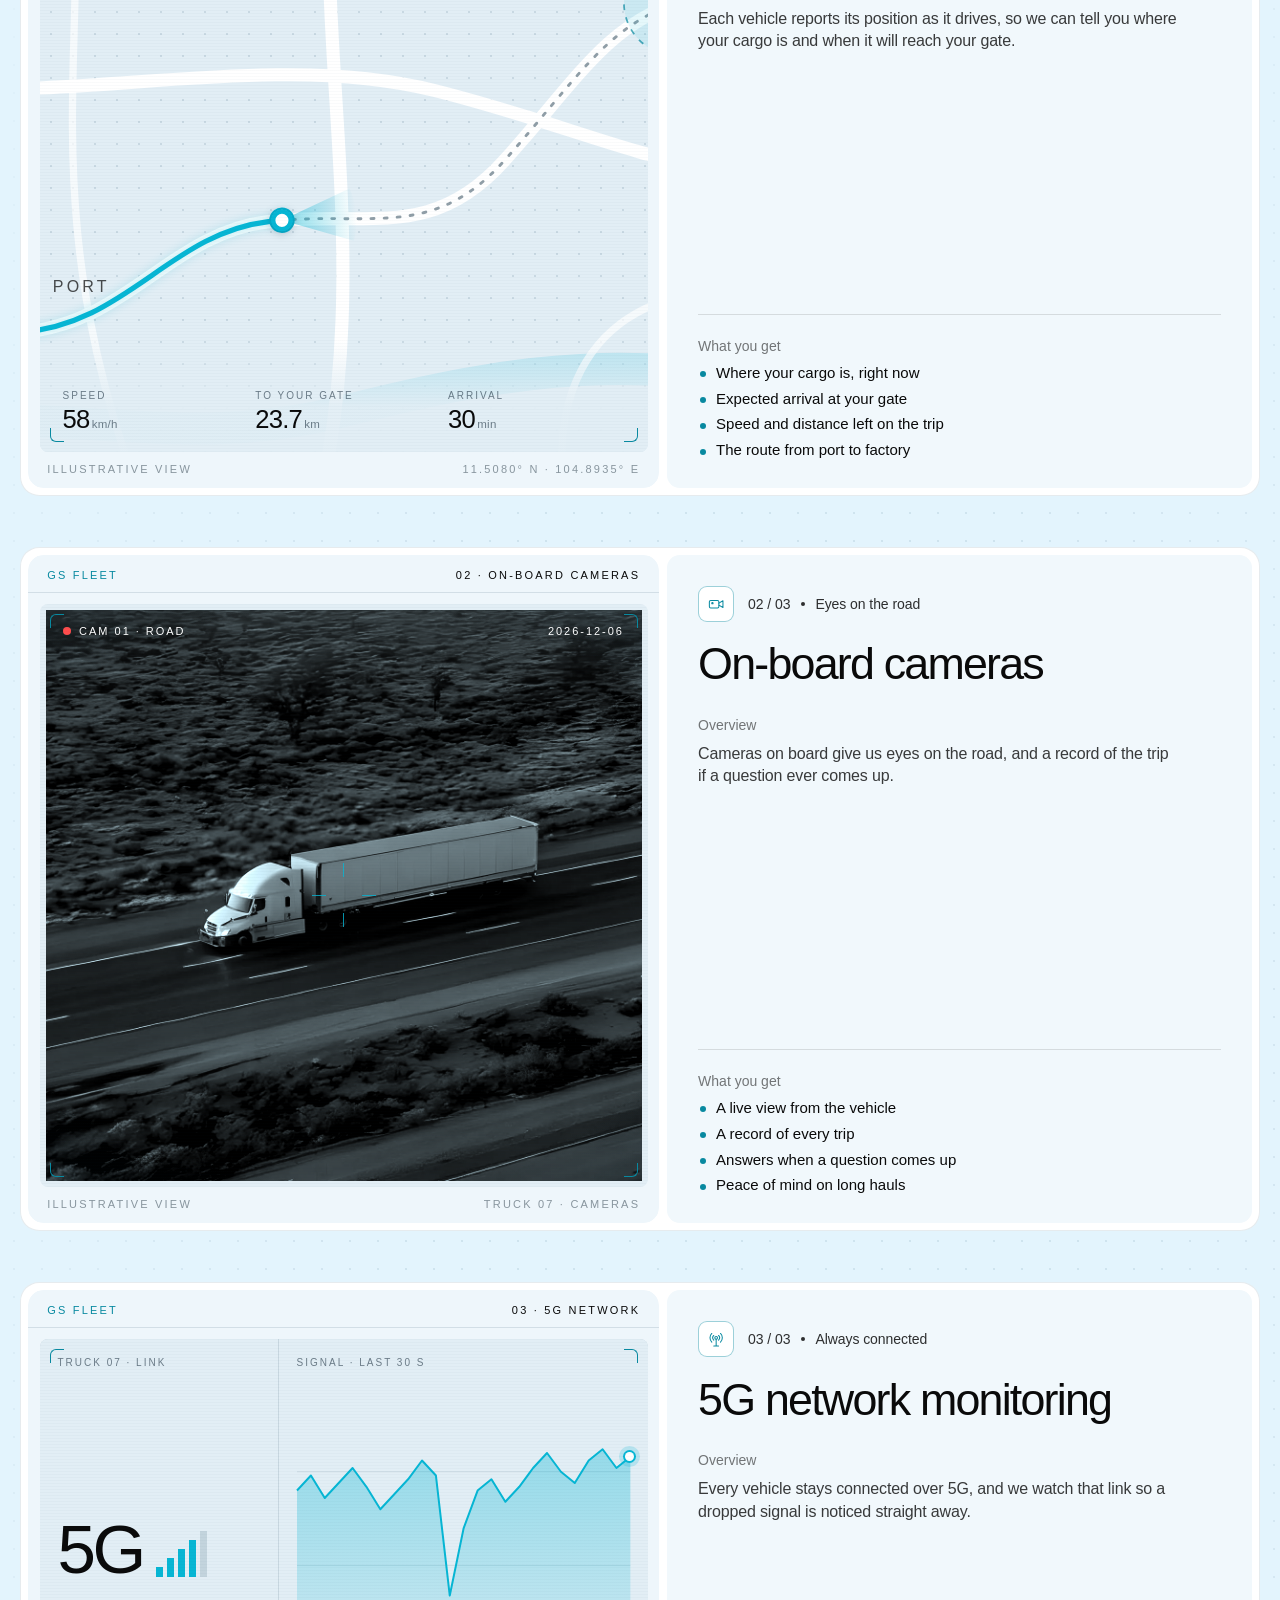
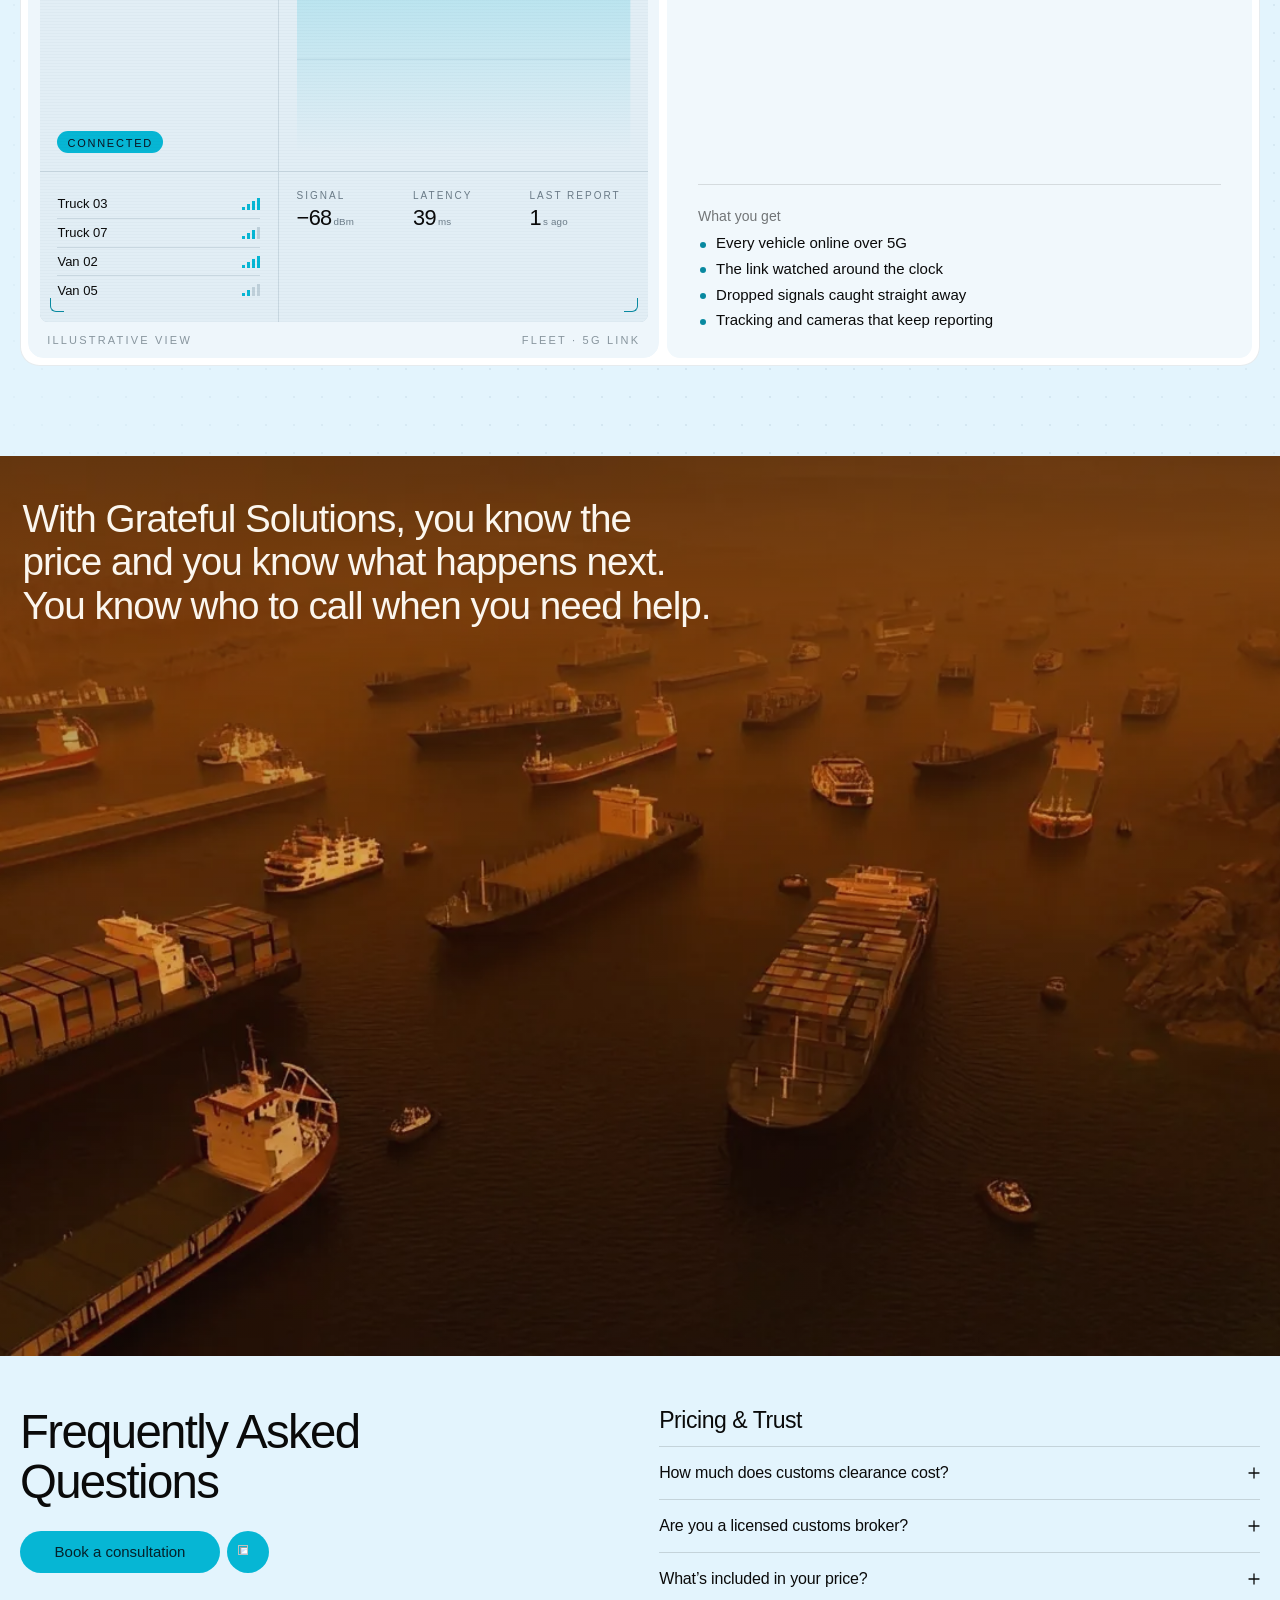
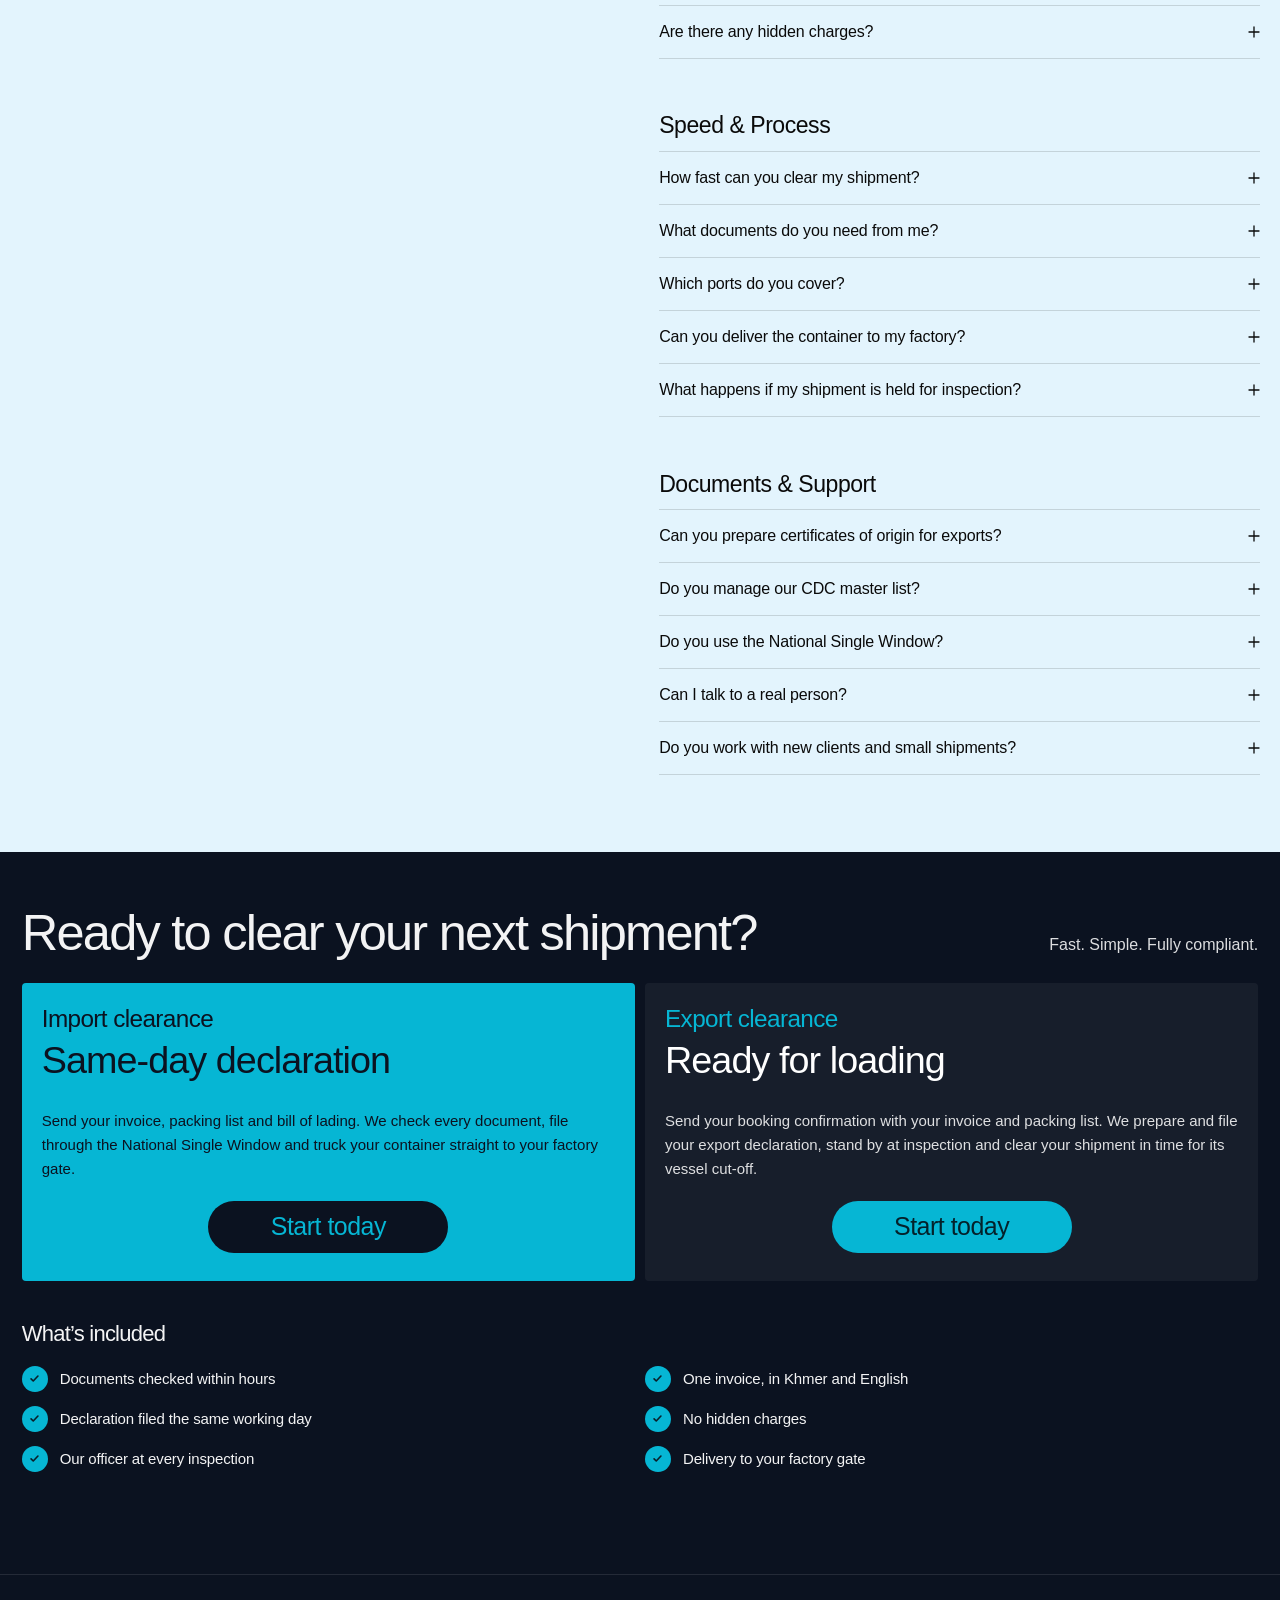
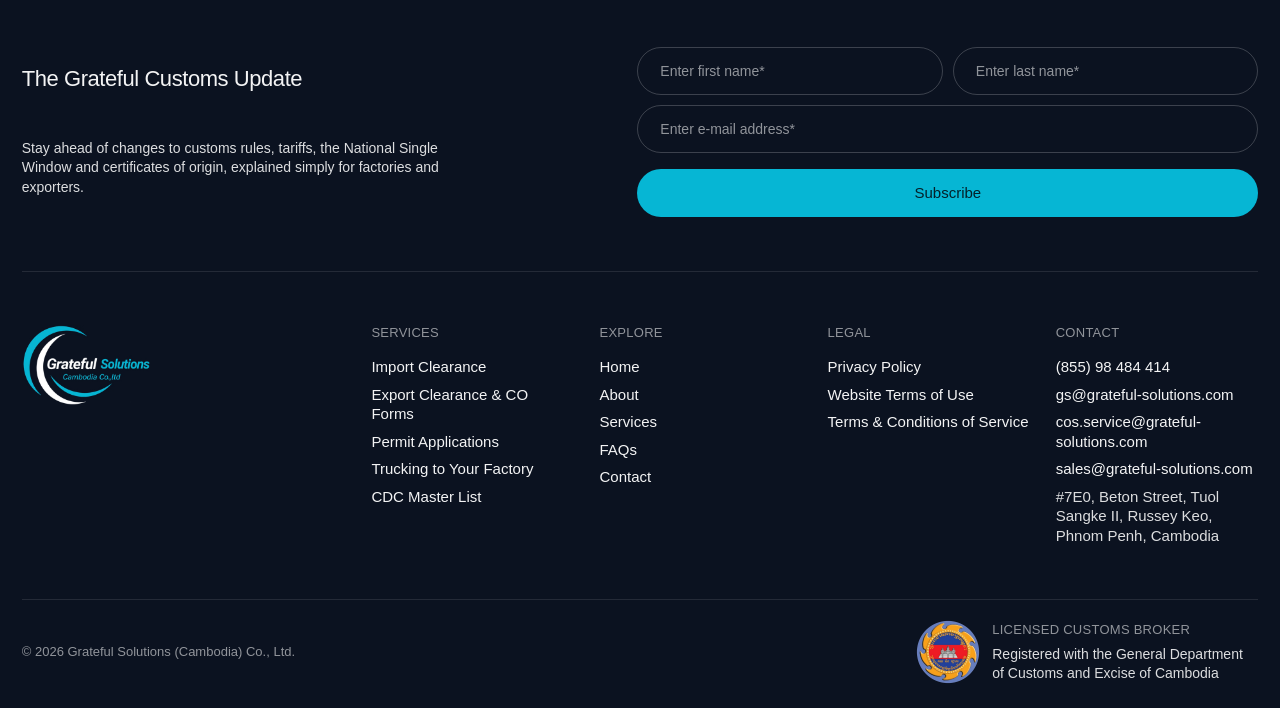
==== commit 6bf92f2f: "remove borders from console cards" ====
--- a/index.html
+++ b/index.html
@@ -625,7 +625,8 @@
                       <img class="is-on" src="assets/img/hero-deep-2400.webp" alt="" loading="lazy" decoding="async">
                       <div class="fc-cam__hud">
                         <span class="fc-cam__rec"><i></i><span>Cam 01 · Road</span></span>
-                        <span>2026-11-24&nbsp;&nbsp;09:41:26</span>
+                        <span data-today>2026-11-25</span>
+                        <script>(function(s){var d=new Date();s.textContent=d.getFullYear()+'-'+String(d.getMonth()+1).padStart(2,'0')+'-'+String(d.getDate()).padStart(2,'0')})(document.currentScript.previousElementSibling)</script>
                       </div>
                       <span class="fc-cam__reticle"></span>
                     </div>
--- a/assets/css/site.css
+++ b/assets/css/site.css
@@ -2474,7 +2474,6 @@
   border-radius: var(--r);
   overflow: hidden;
   background: var(--fl-panel);
-  box-shadow: inset 0 0 0 1px var(--fl-rule);
 }
 .fc__bar, .fc__foot {
   display: flex; align-items: center; justify-content: space-between; gap: 16px;
